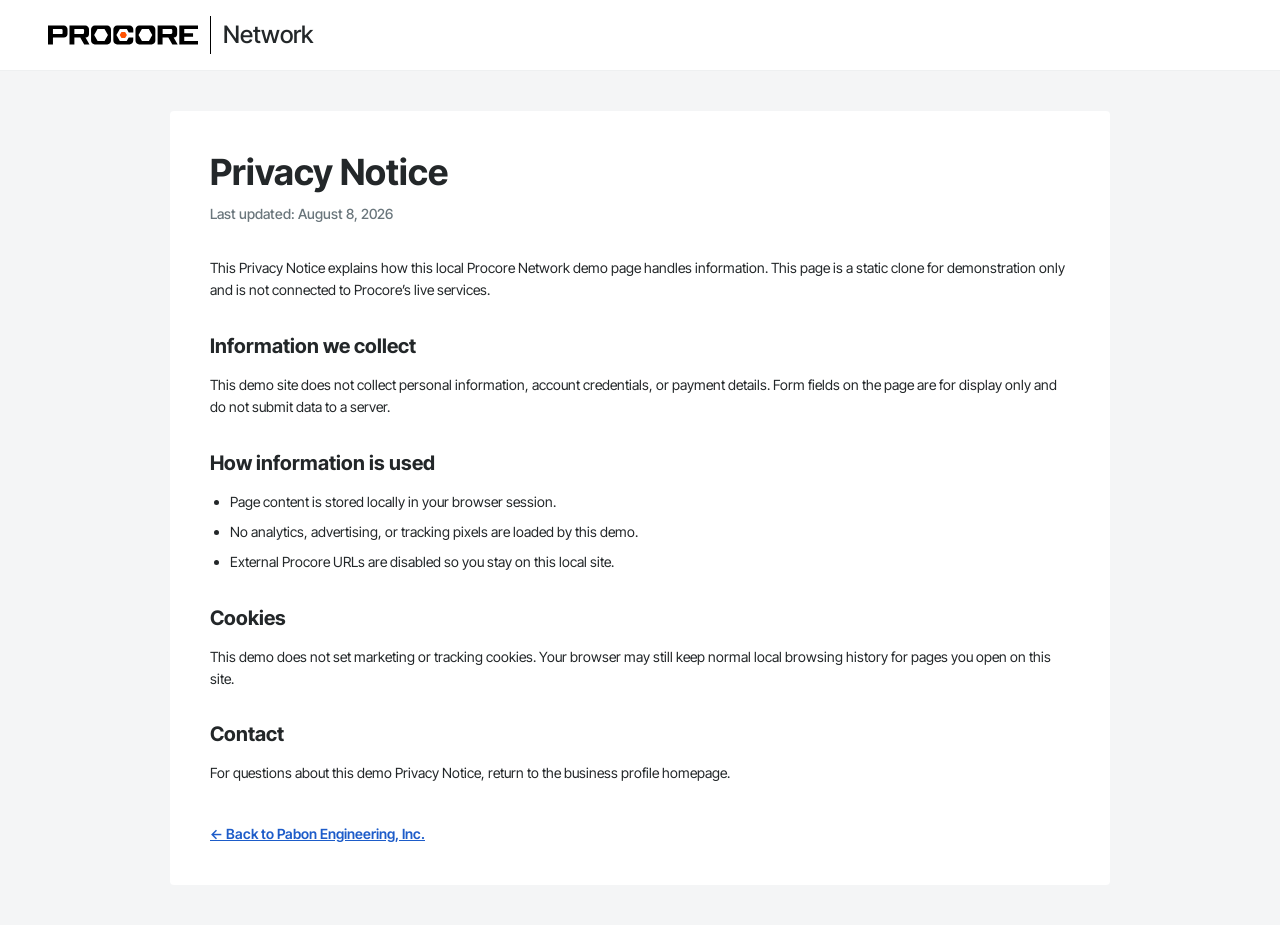
==== privacy.html @ 28dc33e6 "Add Procore Network business profile HTML clone. Includes the Pabon Engineering homepage with local " ====
<!DOCTYPE html>
<html lang="en">
<head>
  <meta charset="UTF-8" />
  <meta name="viewport" content="width=device-width, initial-scale=1" />
  <title>Privacy Notice | Procore Network</title>
  <link rel="icon" href="assets/favicon.ico" />
  <link href="https://fonts.googleapis.com/css2?family=Inter+Tight:wght@400;500;600;700&display=swap" rel="stylesheet" />
  <style>
    body {
      margin: 0;
      font-family: "Inter Tight", sans-serif;
      color: #232729;
      background: #f4f5f6;
      font-size: 14px;
      line-height: 1.6;
    }
    header {
      background: #fff;
      border-bottom: 1px solid #eef0f1;
      padding: 16px 48px;
      display: flex;
      align-items: center;
      gap: 12px;
    }
    header img { height: 20px; }
    header a { color: #232729; text-decoration: none; font-weight: 500; font-size: 24px; border-left: 1px solid #000; padding-left: 12px; }
    .wrap {
      max-width: 860px;
      margin: 40px auto;
      padding: 40px;
      background: #fff;
      border-radius: 4px;
    }
    h1 { margin: 0 0 8px; font-size: 36px; line-height: 1.2; }
    .meta { color: #6a767c; margin-bottom: 32px; font-weight: 500; }
    h2 { font-size: 20px; margin: 28px 0 12px; }
    p { margin: 0 0 14px; font-weight: 400; }
    ul { margin: 0 0 14px; padding-left: 20px; font-weight: 400; }
    li { margin-bottom: 8px; }
    .back {
      display: inline-block;
      margin-top: 24px;
      color: #1d5cc9;
      font-weight: 600;
      text-decoration: underline;
    }
  </style>
</head>
<body>
  <header>
    <img src="assets/procore_logo.svg" alt="Procore" width="150" height="20" />
    <a href="index.html">Network</a>
  </header>
  <main class="wrap">
    <h1>Privacy Notice</h1>
    <p class="meta">Last updated: August 8, 2026</p>
    <p>This Privacy Notice explains how this local Procore Network demo page handles information. This page is a static clone for demonstration only and is not connected to Procore’s live services.</p>
    <h2>Information we collect</h2>
    <p>This demo site does not collect personal information, account credentials, or payment details. Form fields on the page are for display only and do not submit data to a server.</p>
    <h2>How information is used</h2>
    <ul>
      <li>Page content is stored locally in your browser session.</li>
      <li>No analytics, advertising, or tracking pixels are loaded by this demo.</li>
      <li>External Procore URLs are disabled so you stay on this local site.</li>
    </ul>
    <h2>Cookies</h2>
    <p>This demo does not set marketing or tracking cookies. Your browser may still keep normal local browsing history for pages you open on this site.</p>
    <h2>Contact</h2>
    <p>For questions about this demo Privacy Notice, return to the business profile homepage.</p>
    <a class="back" href="index.html">← Back to Pabon Engineering, Inc.</a>
  </main>
</body>
</html>
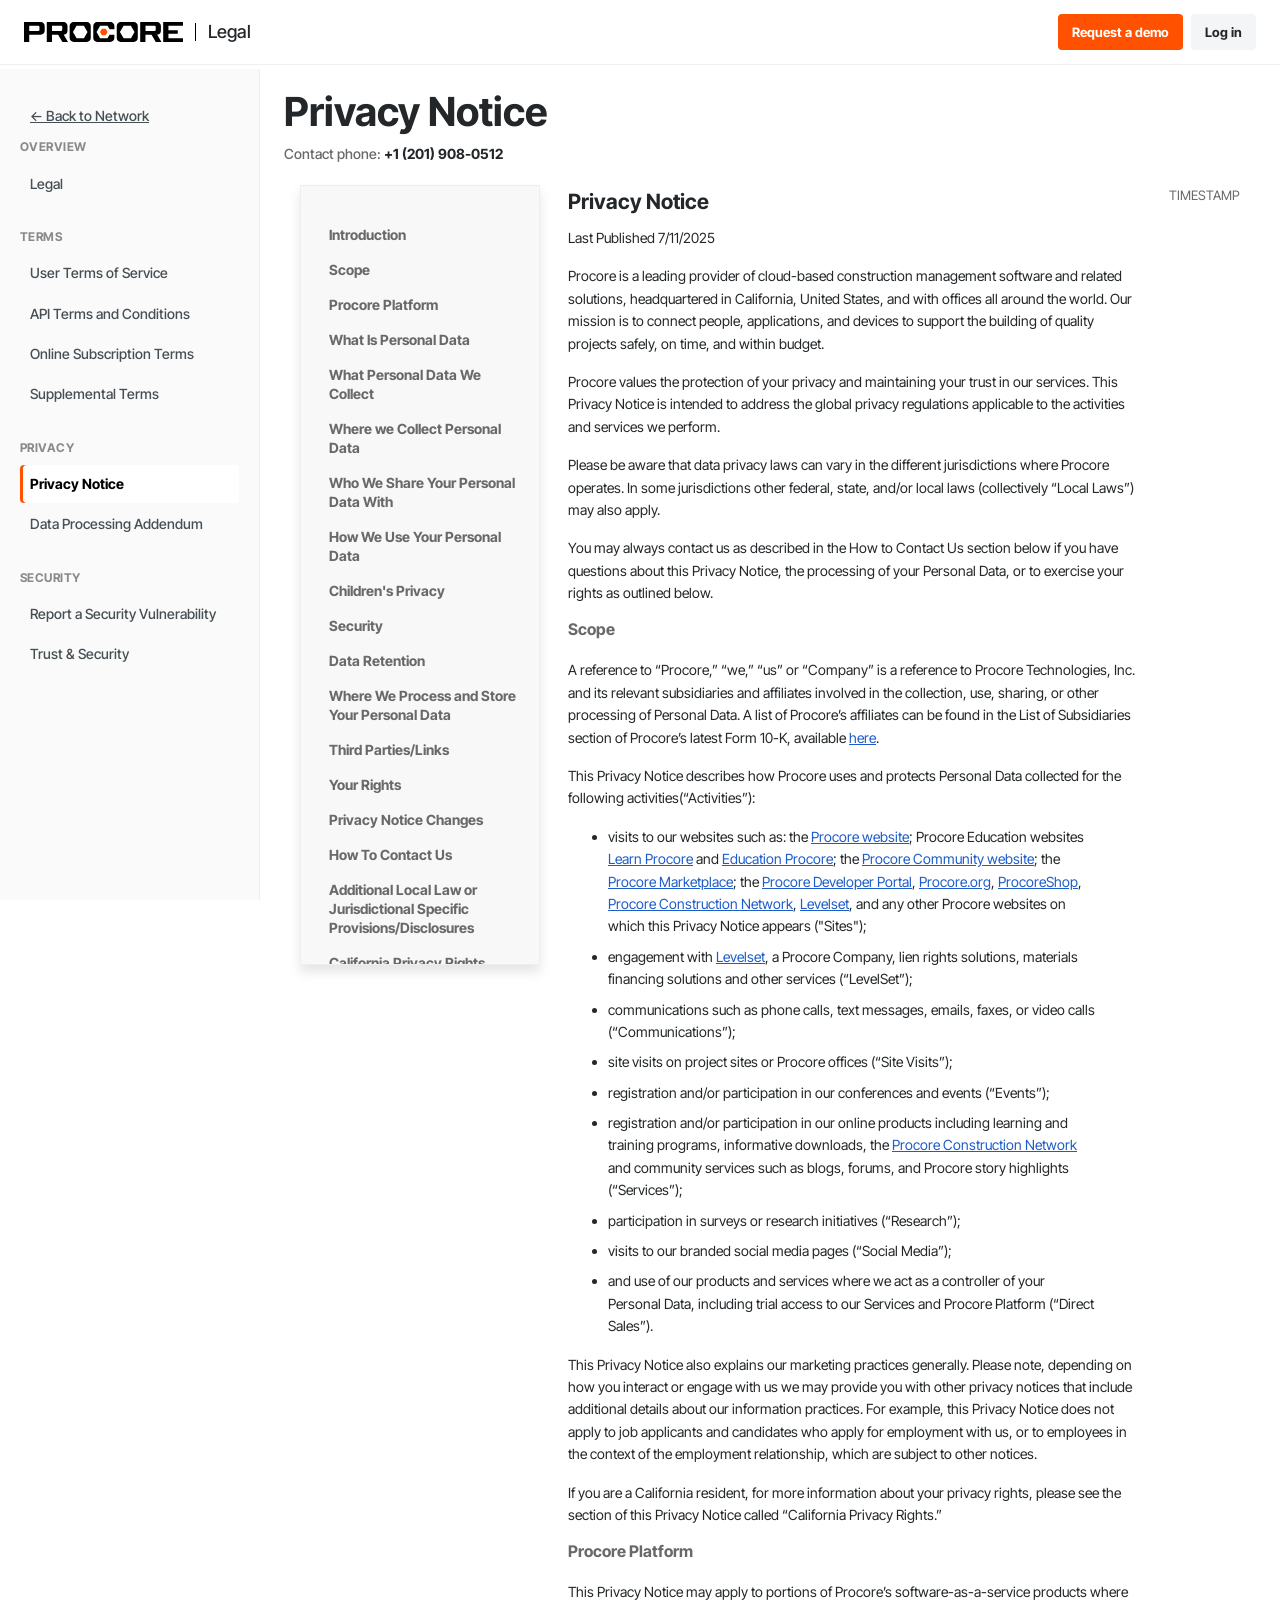
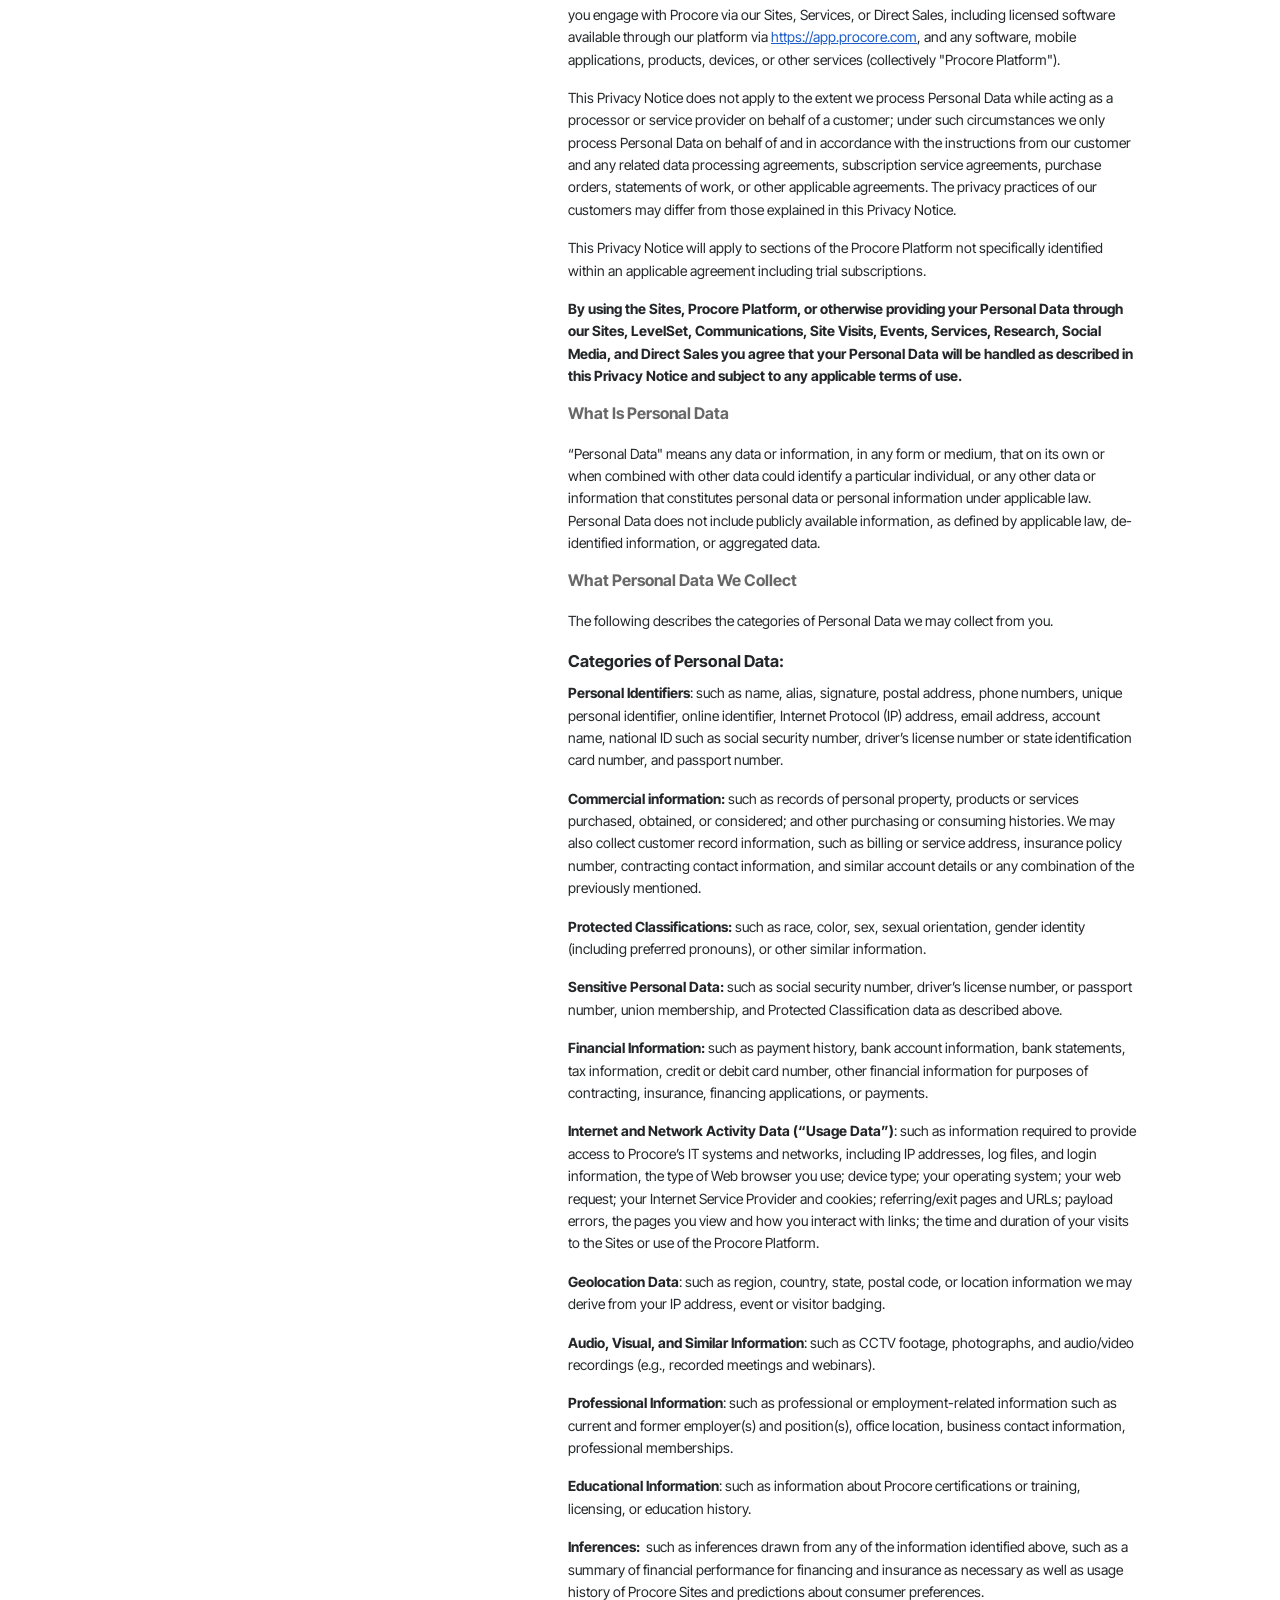
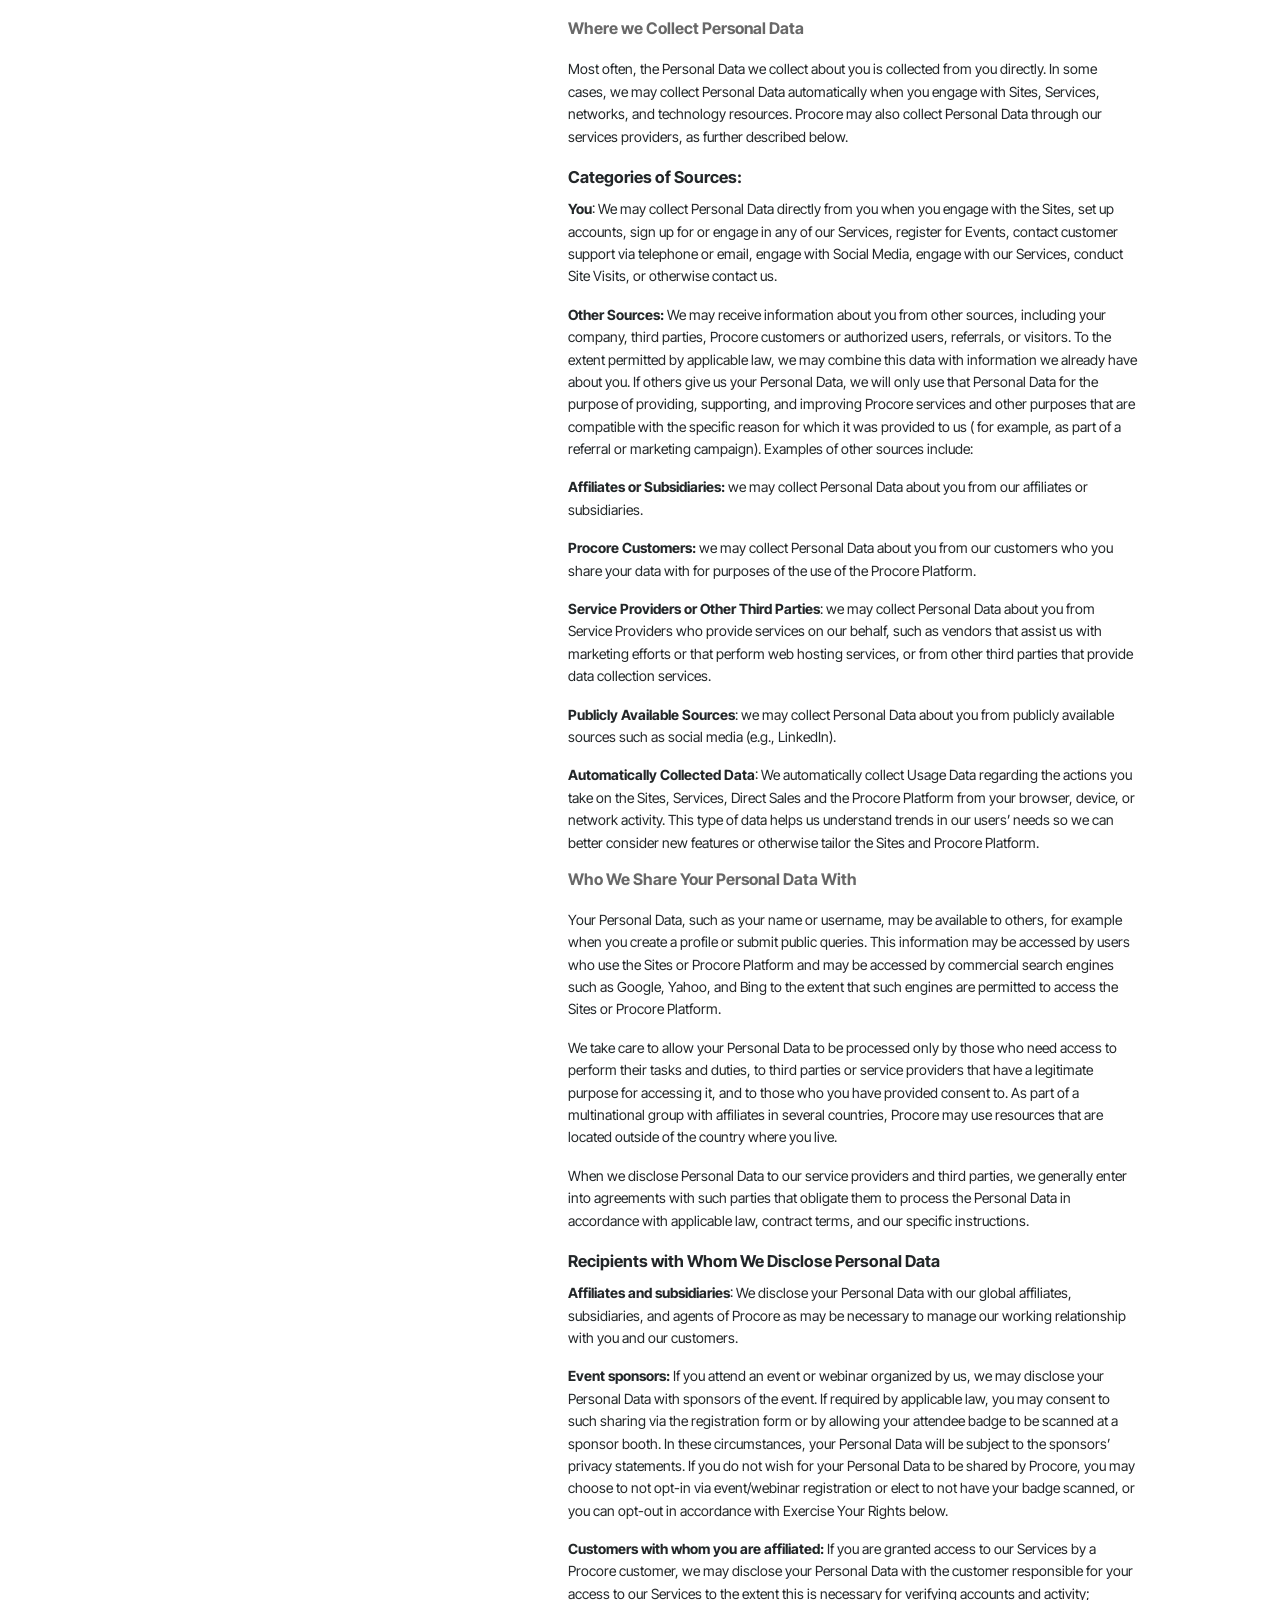
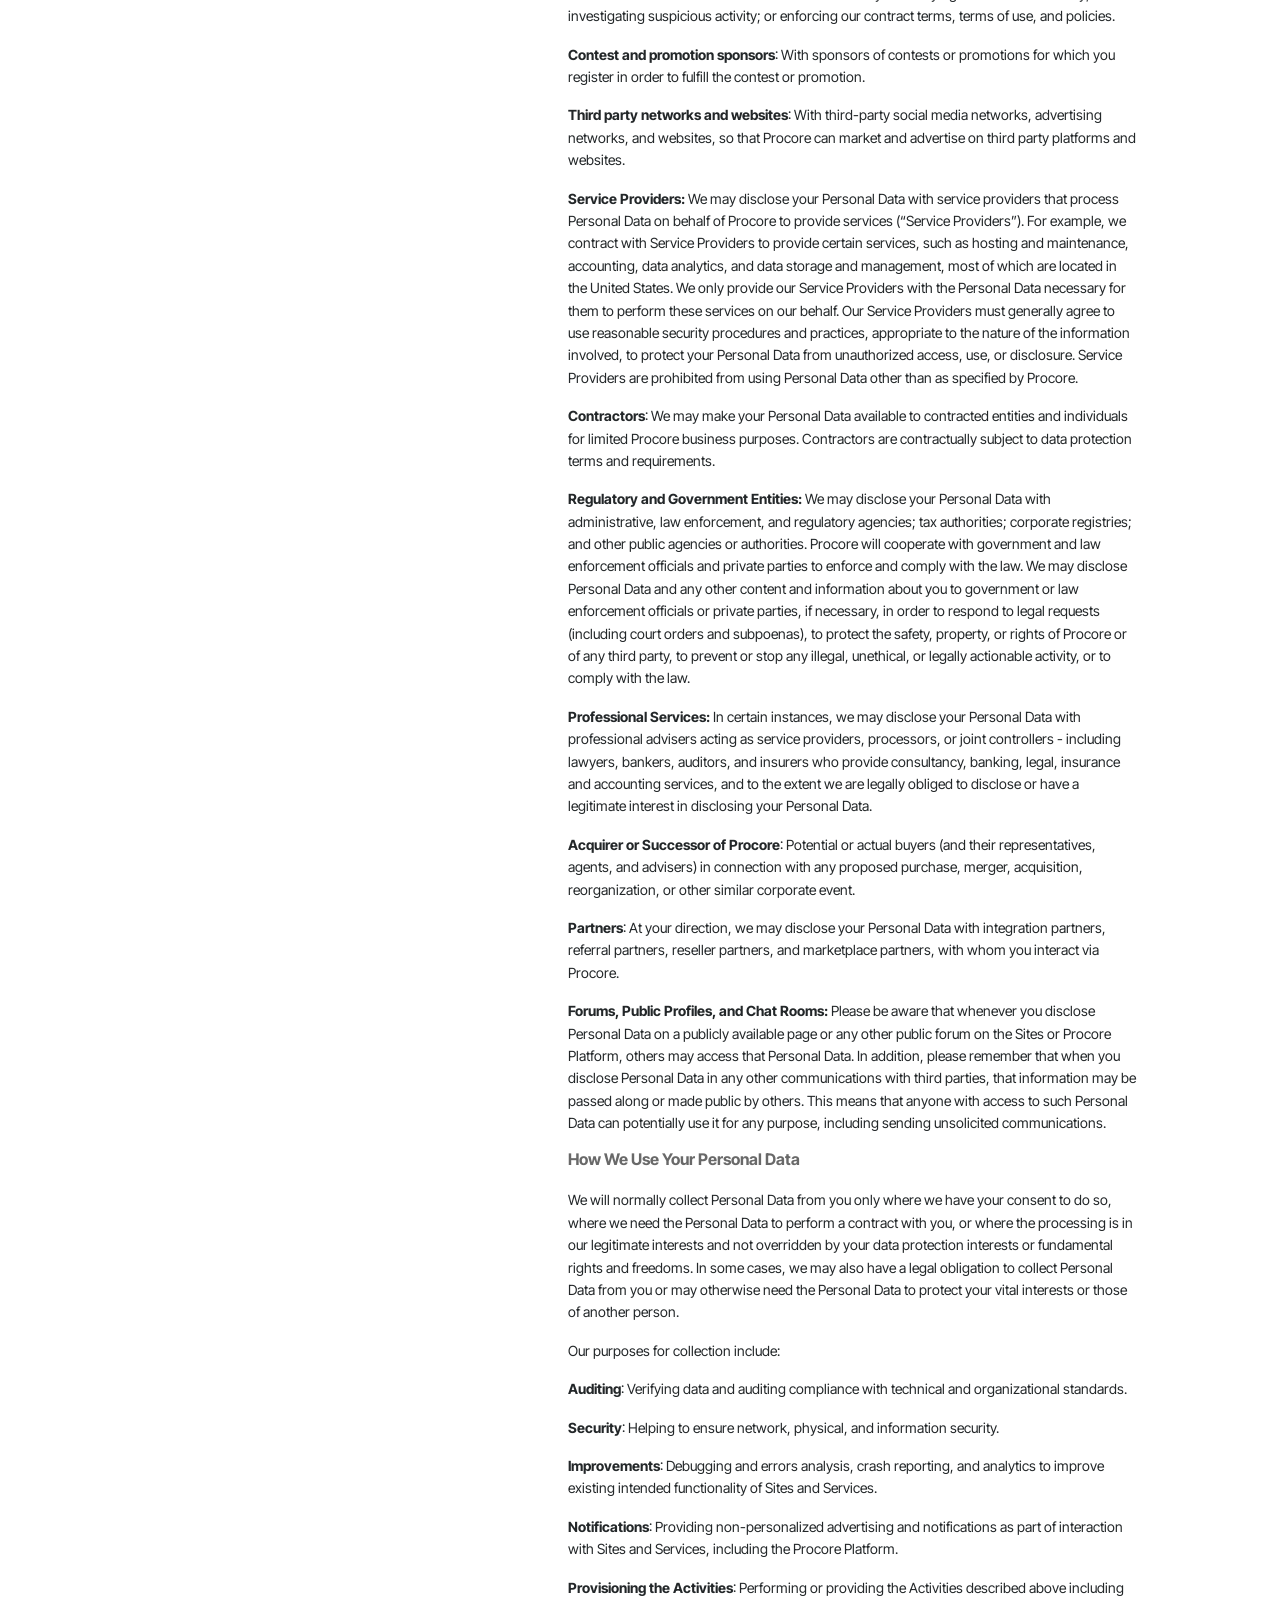
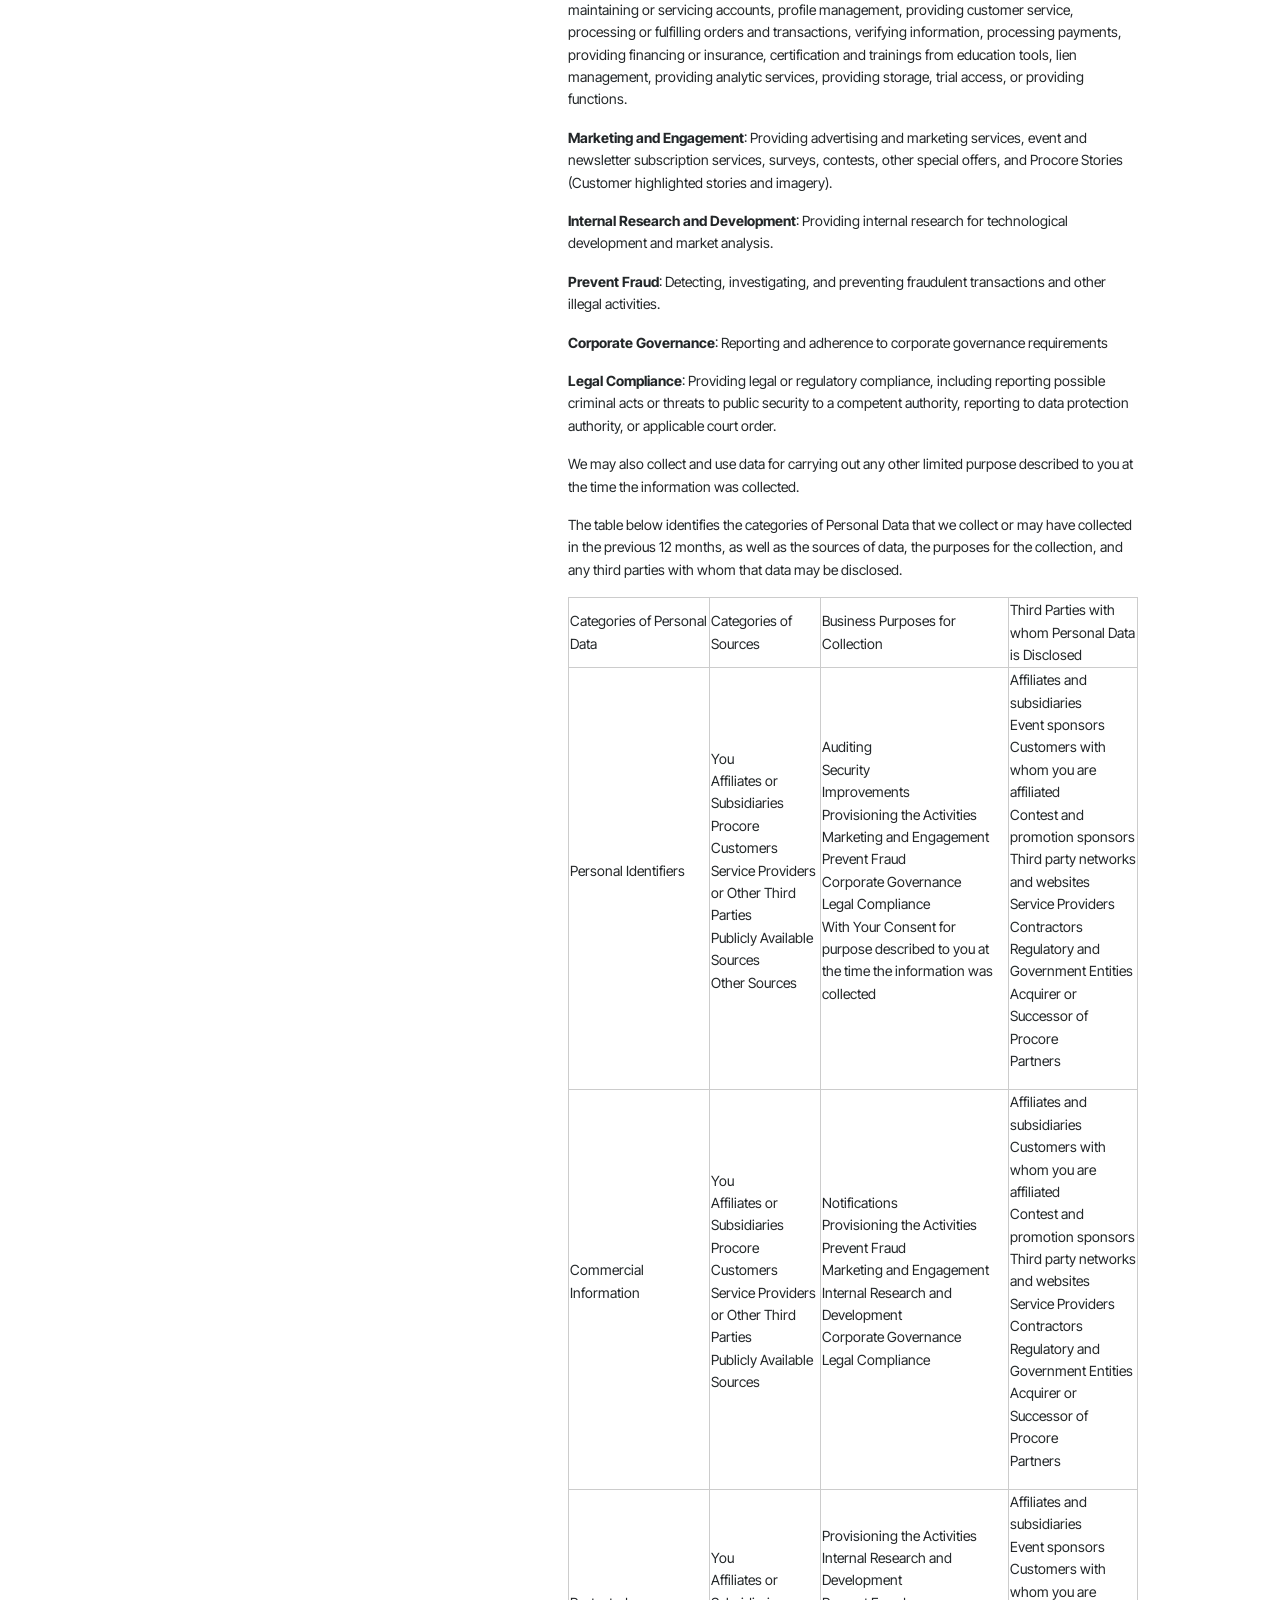
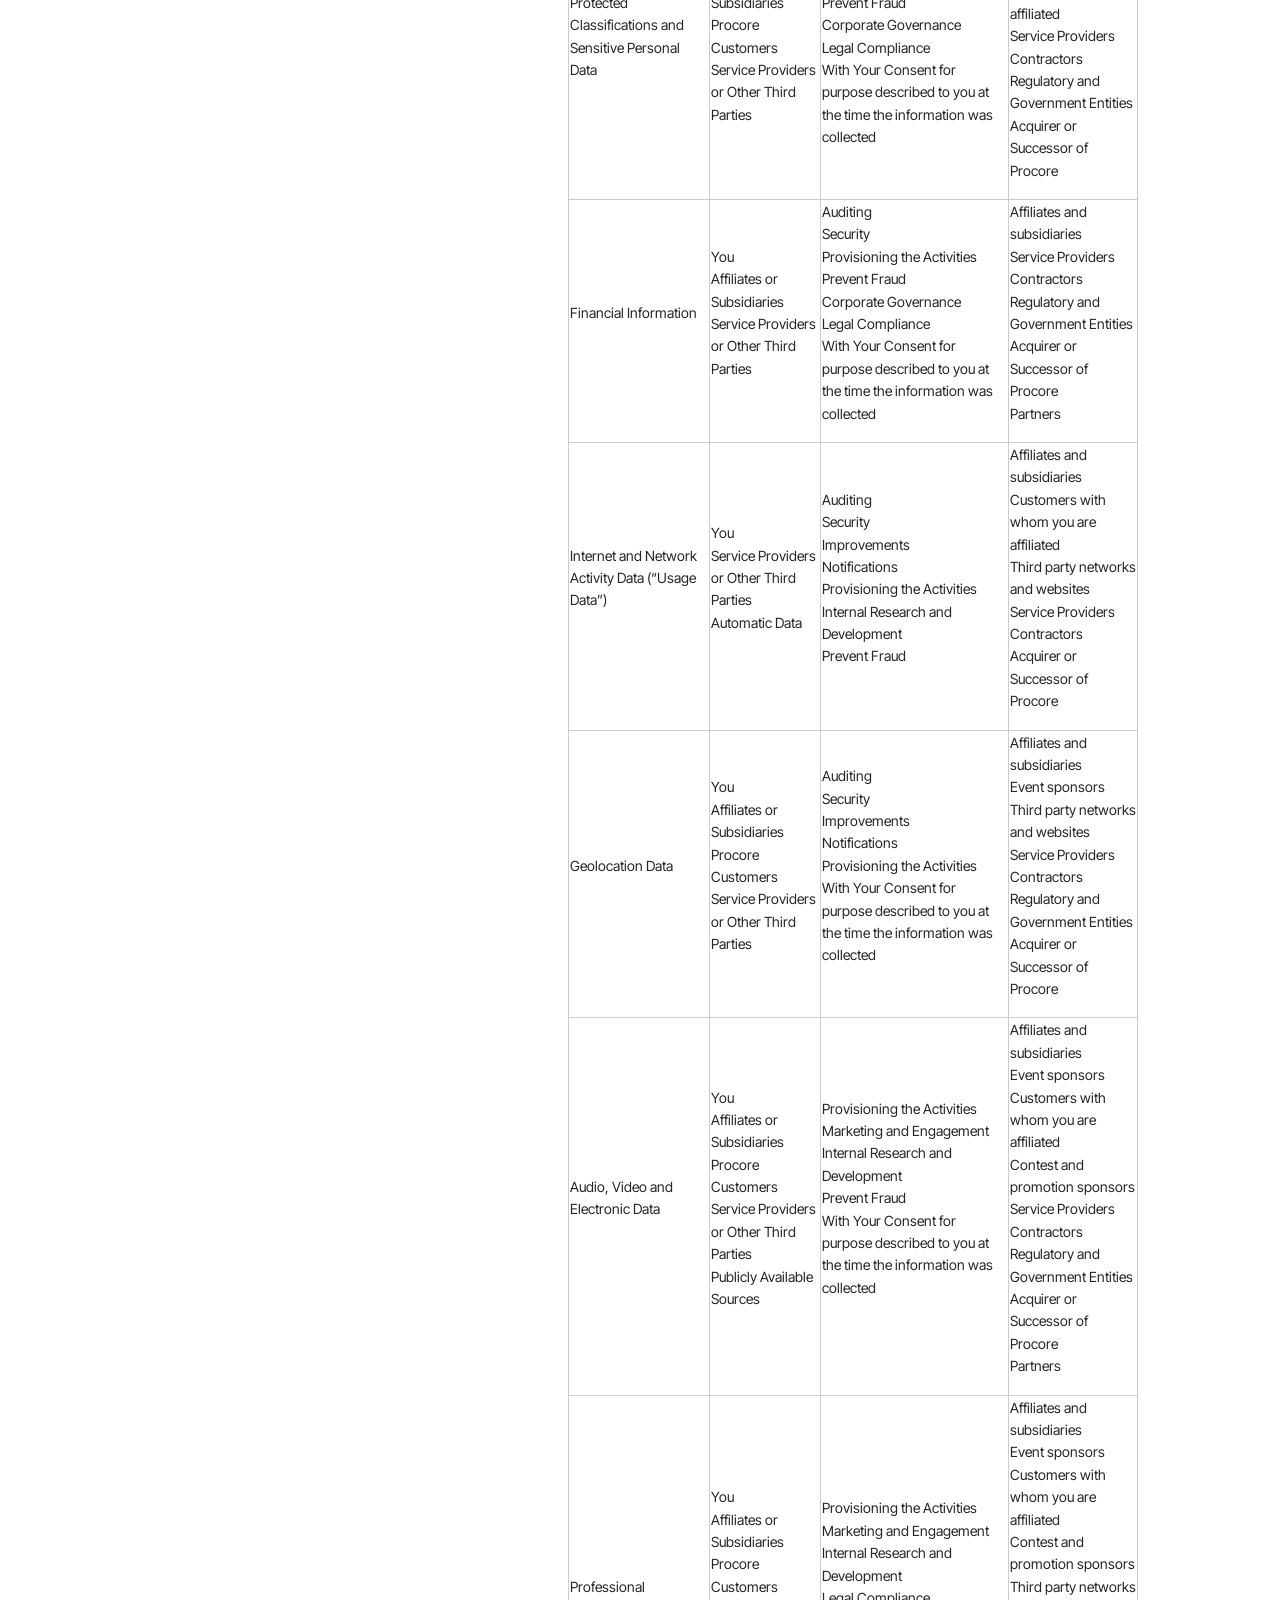
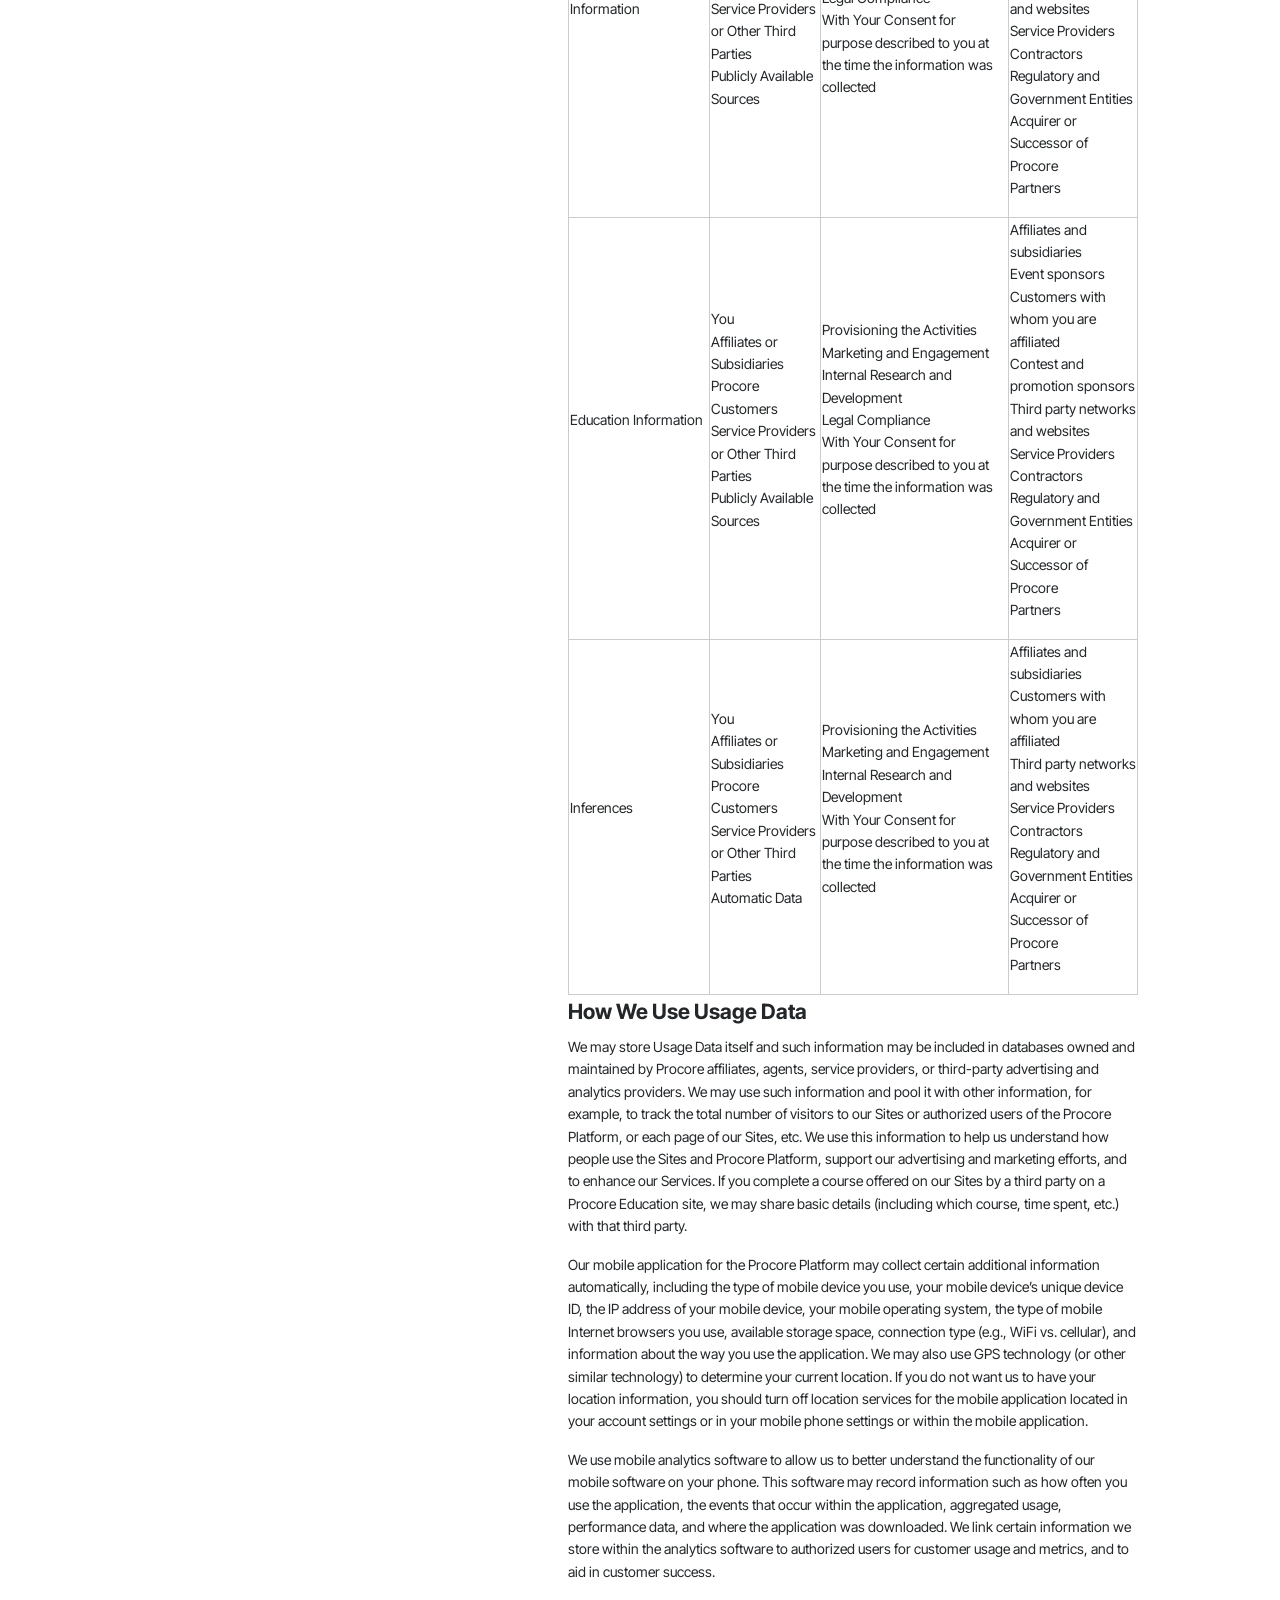
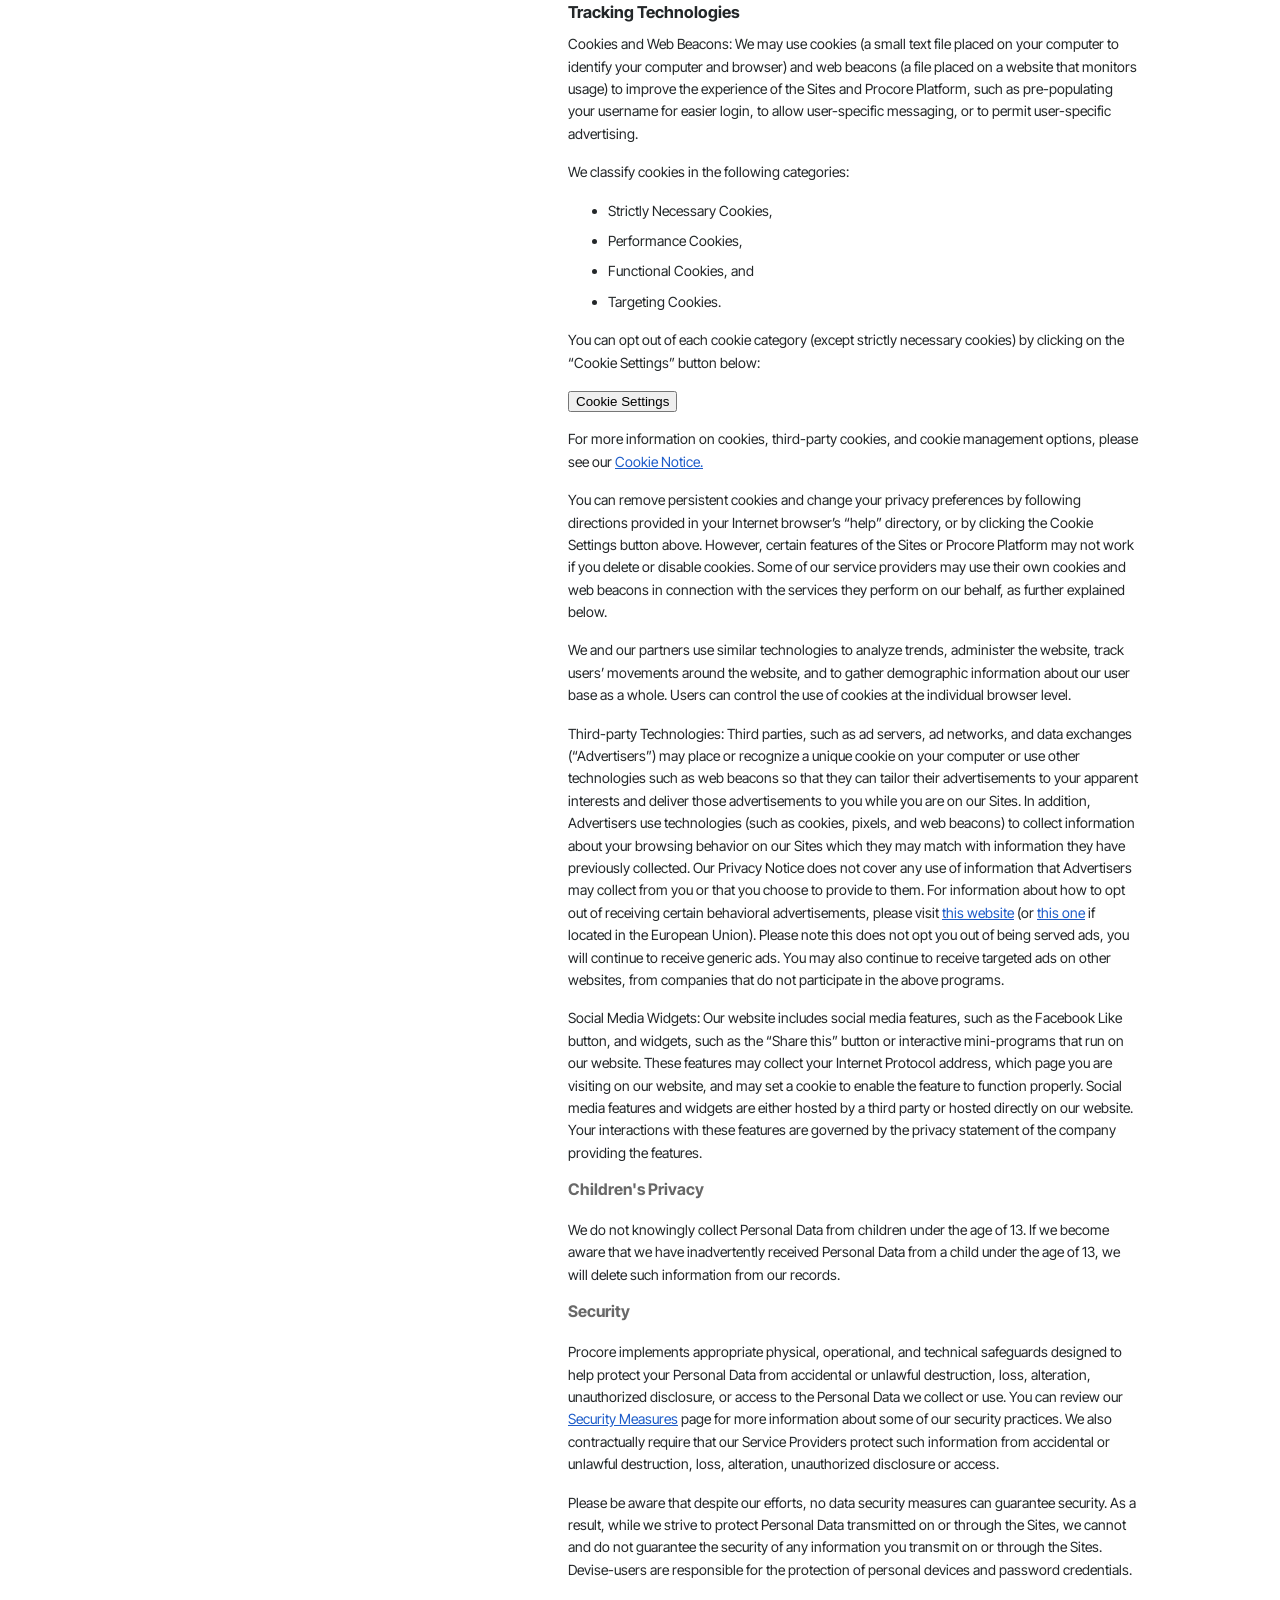
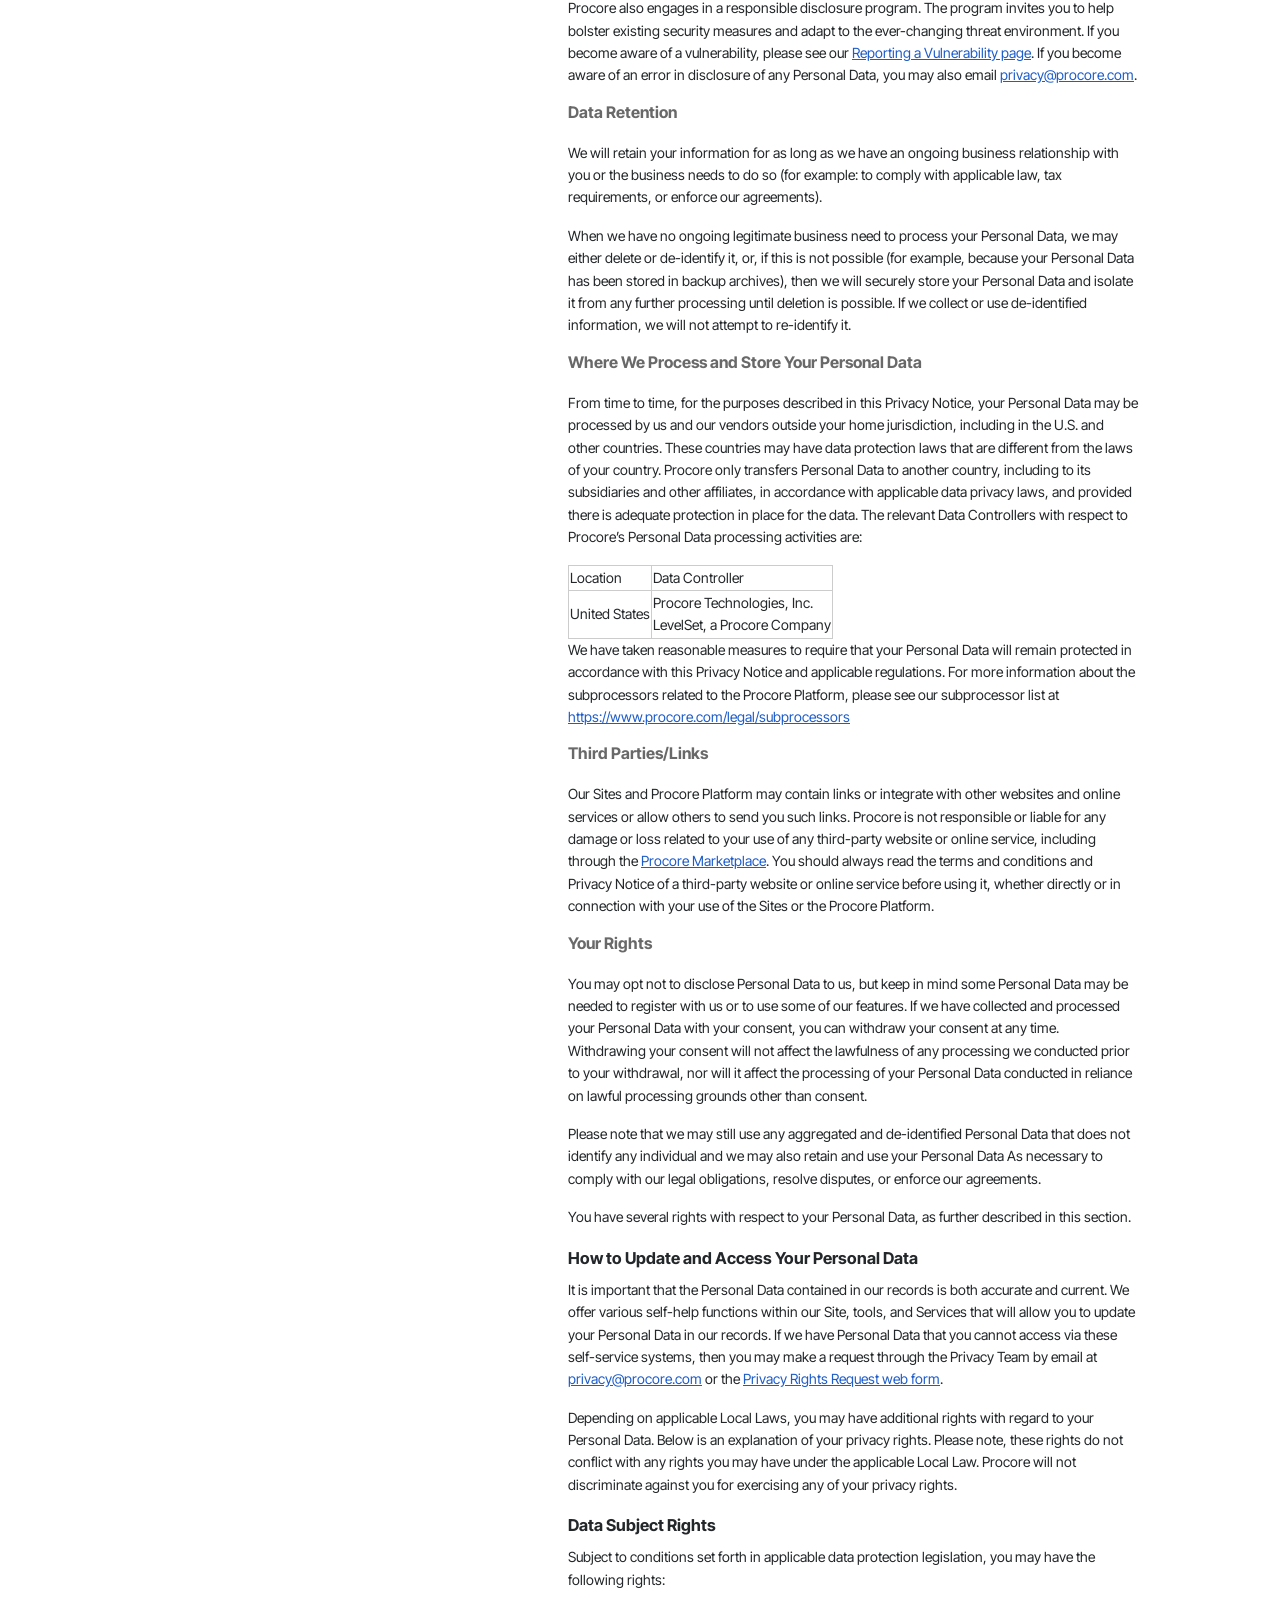
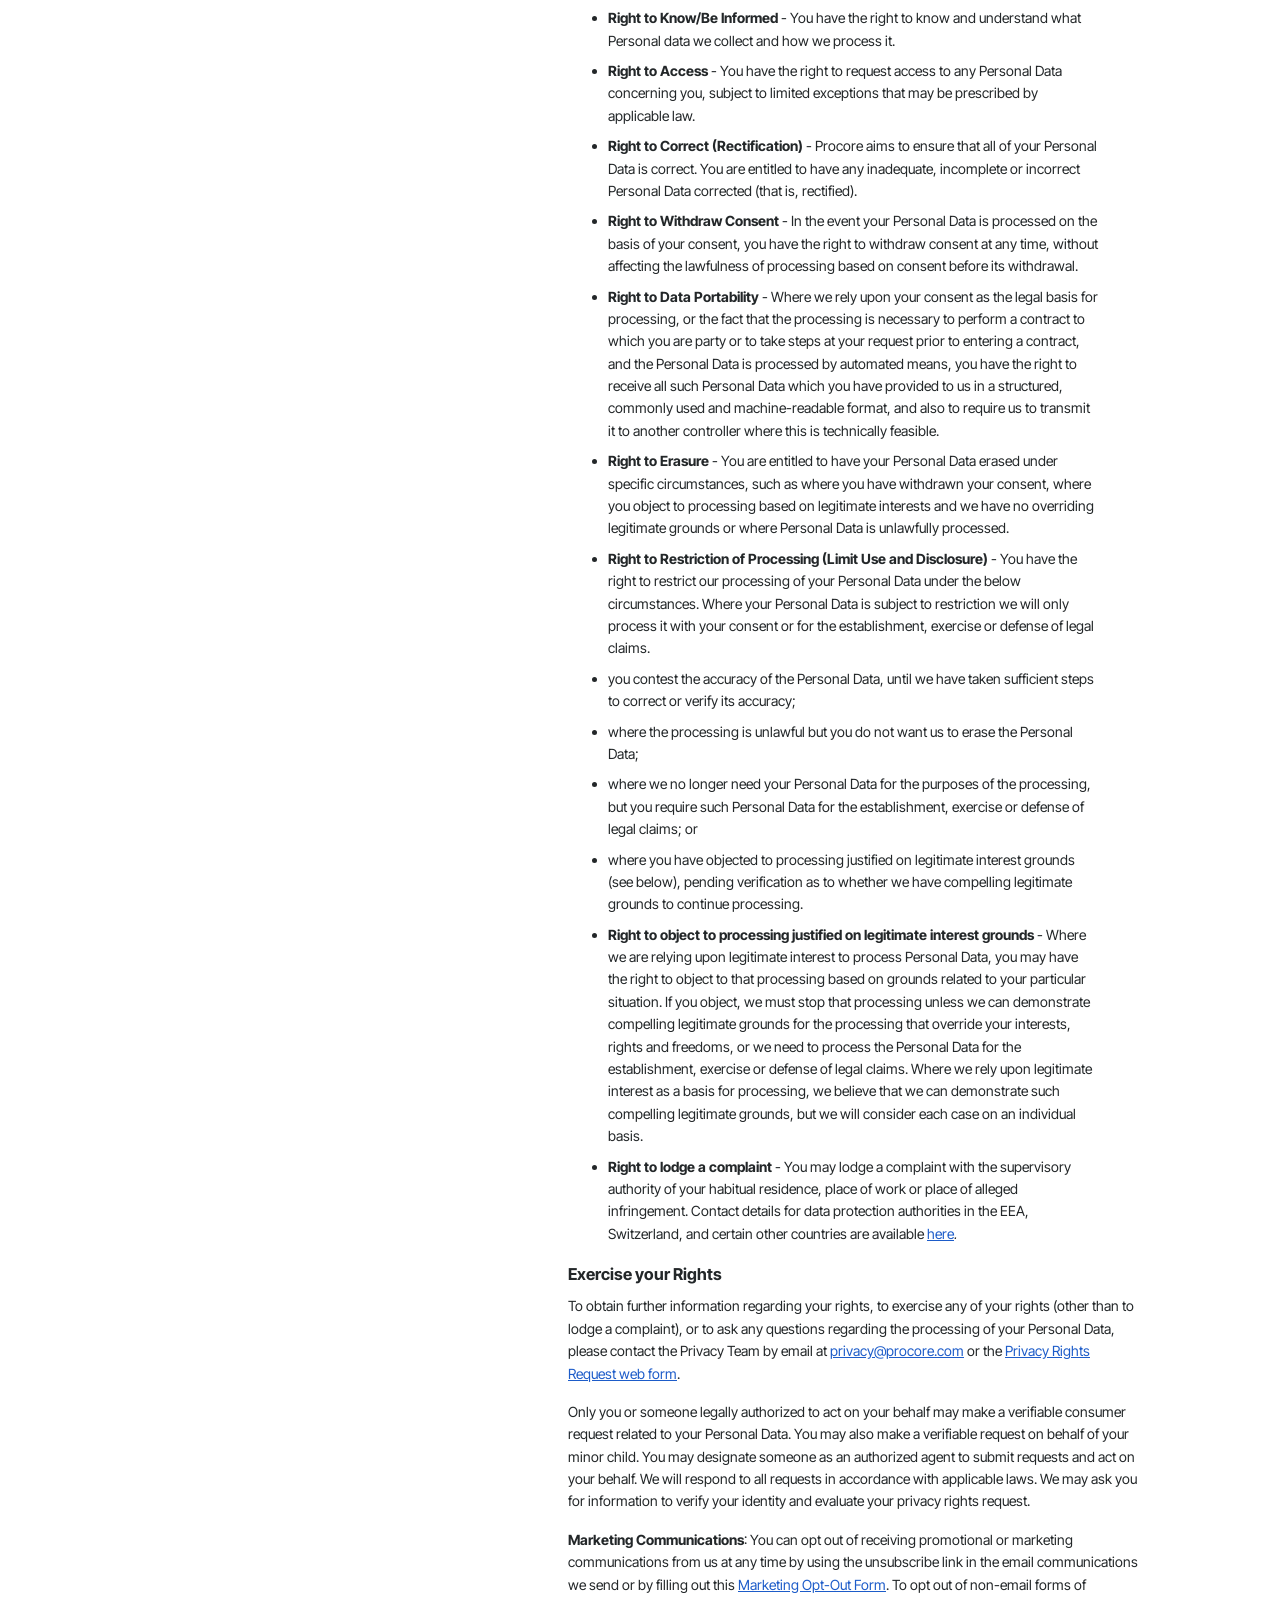
==== commit f69632f7: "Match Procore Network responsive layout and fix legal pages. Align breakpoints with live network.pro" ====
--- a/privacy.html
+++ b/privacy.html
@@ -1,74 +1,281 @@
 <!DOCTYPE html>
-<html lang="en">
+<html lang="en-US">
 <head>
   <meta charset="UTF-8" />
-  <meta name="viewport" content="width=device-width, initial-scale=1" />
-  <title>Privacy Notice | Procore Network</title>
+  <meta name="viewport" content="width=device-width, initial-scale=1, viewport-fit=cover" />
+  <title>Privacy Notice | Procore</title>
+  <meta name="description" content="Terms of service that apply to all Procore users and our privacy notice on the information we collect and how it's used." />
   <link rel="icon" href="assets/favicon.ico" />
   <link href="https://fonts.googleapis.com/css2?family=Inter+Tight:wght@400;500;600;700&display=swap" rel="stylesheet" />
+  <link rel="stylesheet" href="assets/legal/otnotice-core.css" />
+  <link rel="stylesheet" href="assets/legal/otnotice-layout-left-aligned-menu.css" />
   <style>
+    :root {
+      --text: #232729;
+      --muted: #696969;
+      --bg: #ffffff;
+      --panel: #f8f8f8;
+      --orange: #ff5100;
+      --border: #eeeeee;
+      --link: #1d5cc9;
+    }
+    * { box-sizing: border-box; }
+    html { -webkit-text-size-adjust: 100%; scroll-behavior: smooth; }
     body {
       margin: 0;
-      font-family: "Inter Tight", sans-serif;
-      color: #232729;
-      background: #f4f5f6;
+      width: 100%;
+      overflow-x: hidden;
+      font-family: "Inter Tight", Arial, Helvetica, sans-serif;
+      color: var(--text);
+      background: var(--bg);
       font-size: 14px;
       line-height: 1.6;
     }
-    header {
+    a { color: inherit; text-decoration: none; }
+    img { display: block; max-width: 100%; height: auto; }
+
+    /* Procore legal chrome */
+    .site-header {
+      position: sticky; top: 0; z-index: 200;
       background: #fff;
       border-bottom: 1px solid #eef0f1;
-      padding: 16px 48px;
-      display: flex;
-      align-items: center;
-      gap: 12px;
-    }
-    header img { height: 20px; }
-    header a { color: #232729; text-decoration: none; font-weight: 500; font-size: 24px; border-left: 1px solid #000; padding-left: 12px; }
-    .wrap {
-      max-width: 860px;
-      margin: 40px auto;
-      padding: 40px;
+      padding: 14px 24px;
+    }
+    .site-header-inner {
+      max-width: 1440px; margin: 0 auto;
+      display: flex; align-items: center; justify-content: space-between; gap: 16px;
+    }
+    .brand { display: flex; align-items: center; gap: 12px; }
+    .brand img { height: 20px; width: auto; }
+    .brand-sep { width: 1px; height: 18px; background: #000; }
+    .brand span { font-size: 18px; font-weight: 500; }
+    .header-actions { display: flex; gap: 8px; align-items: center; }
+    .btn {
+      display: inline-flex; align-items: center; justify-content: center;
+      height: 36px; padding: 0 14px; border-radius: 4px; font-weight: 700; font-size: 13px;
+    }
+    .btn-orange { background: var(--orange); color: #fff; }
+    .btn-gray { background: #f4f5f6; color: var(--text); }
+
+    .legal-shell {
+      display: grid;
+      grid-template-columns: 260px minmax(0, 1fr);
+      max-width: 1440px;
+      margin: 0 auto;
+      min-height: calc(100vh - 70px);
+    }
+    .legal-sidebar {
+      border-right: 1px solid var(--border);
+      background: #fafafa;
+      padding: 28px 20px 40px;
+      position: sticky;
+      top: 69px;
+      align-self: start;
+      height: calc(100vh - 69px);
+      overflow: auto;
+    }
+    .legal-sidebar h2 {
+      margin: 0 0 8px;
+      font-size: 12px;
+      letter-spacing: .04em;
+      text-transform: uppercase;
+      color: #8a8a8a;
+      font-weight: 700;
+    }
+    .legal-sidebar .group { margin-bottom: 24px; }
+    .legal-sidebar a {
+      display: block;
+      padding: 8px 10px;
+      border-radius: 4px;
+      color: #464f53;
+      font-size: 14px;
+      font-weight: 500;
+      margin-bottom: 2px;
+    }
+    .legal-sidebar a:hover { background: #eee; }
+    .legal-sidebar a.active {
       background: #fff;
-      border-radius: 4px;
-    }
-    h1 { margin: 0 0 8px; font-size: 36px; line-height: 1.2; }
-    .meta { color: #6a767c; margin-bottom: 32px; font-weight: 500; }
-    h2 { font-size: 20px; margin: 28px 0 12px; }
-    p { margin: 0 0 14px; font-weight: 400; }
-    ul { margin: 0 0 14px; padding-left: 20px; font-weight: 400; }
-    li { margin-bottom: 8px; }
-    .back {
+      color: #000;
+      font-weight: 700;
+      box-shadow: inset 3px 0 0 var(--orange);
+    }
+    .back-home {
       display: inline-block;
-      margin-top: 24px;
-      color: #1d5cc9;
+      margin: 0 0 18px;
+      color: var(--link);
       font-weight: 600;
       text-decoration: underline;
+      font-size: 14px;
+    }
+
+    .legal-main {
+      min-width: 0;
+      padding: 24px 0 80px;
+      background: #fff;
+    }
+    .legal-main-title {
+      margin: 0 24px 8px;
+      font-size: 40px;
+      line-height: 1.15;
+      font-weight: 700;
+    }
+    .legal-phone {
+      margin: 0 24px 20px;
+      color: var(--muted);
+      font-size: 14px;
+      font-weight: 500;
+    }
+    .legal-phone strong { color: var(--text); }
+
+    /* OneTrust notice host — replace fixed 400px margin layout */
+    #otnotice-host {
+      position: relative;
+      width: 100%;
+      min-height: 400px;
+      padding: 0 24px;
+    }
+    .otnotice-content {
+      display: -webkit-flex;
+      display: flex;
+      -webkit-align-items: flex-start;
+      align-items: flex-start;
+      gap: 28px;
+      width: 100%;
+    }
+    .otnotice-menu {
+      position: -webkit-sticky !important;
+      position: sticky !important;
+      top: 90px !important;
+      left: auto !important;
+      width: 240px !important;
+      max-width: 240px !important;
+      -webkit-flex: 0 0 240px;
+      flex: 0 0 240px;
+      margin: 0 !important;
+      max-height: calc(100vh - 120px) !important;
+      z-index: 5;
+      -webkit-overflow-scrolling: touch;
+    }
+    .otnotice-menu > .otnotice-menu-section {
+      width: auto !important;
+      margin-bottom: 16px !important;
+    }
+    .otnotice-sections {
+      -webkit-flex: 1 1 auto;
+      flex: 1 1 auto;
+      min-width: 0;
+      margin: 0 !important;
+    }
+    .otnotice-sections > .otnotice-section > h2.otnotice-section-header,
+    .otnotice-sections > .otnotice-section > .otnotice-section-content {
+      margin-left: 0 !important;
+    }
+    .otnotice-section-content p,
+    .otnotice-section-content li {
+      font-weight: 400;
+      color: #232729;
+    }
+    .otnotice-section-content a { color: var(--link); text-decoration: underline; }
+    .otnotice-version {
+      float: none !important;
+      margin: 0 0 24px auto !important;
+      text-align: right;
+      color: var(--muted);
+      font-size: 13px;
+    }
+
+    @media (max-width: 1100px) {
+      .legal-shell { grid-template-columns: 1fr; }
+      .legal-sidebar {
+        position: relative;
+        top: 0;
+        height: auto;
+        border-right: 0;
+        border-bottom: 1px solid var(--border);
+      }
+      #otnotice-host { padding: 0 16px; }
+      .otnotice-content {
+        -webkit-flex-direction: column;
+        flex-direction: column;
+        gap: 16px;
+      }
+      .otnotice-menu {
+        position: relative !important;
+        top: 0 !important;
+        width: 100% !important;
+        max-width: none !important;
+        -webkit-flex: 1 1 auto;
+        flex: 1 1 auto;
+        margin: 0 !important;
+        max-height: none !important;
+      }
+      .otnotice-menu > .otnotice-menu-section { width: auto !important; }
+      .otnotice-sections { margin: 0 !important; width: 100%; }
+      .legal-main-title { font-size: 28px; margin-left: 16px; margin-right: 16px; }
+      .legal-phone { margin-left: 16px; margin-right: 16px; }
     }
   </style>
 </head>
 <body>
-  <header>
-    <img src="assets/procore_logo.svg" alt="Procore" width="150" height="20" />
-    <a href="index.html">Network</a>
+  <header class="site-header">
+    <div class="site-header-inner">
+      <a class="brand" href="index.html">
+        <img src="assets/procore_logo.svg" alt="Procore" width="150" height="20" />
+        <span class="brand-sep" aria-hidden="true"></span>
+        <span>Legal</span>
+      </a>
+      <div class="header-actions">
+        <a class="btn btn-orange" href="#">Request a demo</a>
+        <a class="btn btn-gray" href="#">Log in</a>
+      </div>
+    </div>
   </header>
-  <main class="wrap">
-    <h1>Privacy Notice</h1>
-    <p class="meta">Last updated: August 8, 2026</p>
-    <p>This Privacy Notice explains how this local Procore Network demo page handles information. This page is a static clone for demonstration only and is not connected to Procore’s live services.</p>
-    <h2>Information we collect</h2>
-    <p>This demo site does not collect personal information, account credentials, or payment details. Form fields on the page are for display only and do not submit data to a server.</p>
-    <h2>How information is used</h2>
-    <ul>
-      <li>Page content is stored locally in your browser session.</li>
-      <li>No analytics, advertising, or tracking pixels are loaded by this demo.</li>
-      <li>External Procore URLs are disabled so you stay on this local site.</li>
-    </ul>
-    <h2>Cookies</h2>
-    <p>This demo does not set marketing or tracking cookies. Your browser may still keep normal local browsing history for pages you open on this site.</p>
-    <h2>Contact</h2>
-    <p>For questions about this demo Privacy Notice, return to the business profile homepage.</p>
-    <a class="back" href="index.html">← Back to Pabon Engineering, Inc.</a>
-  </main>
+
+  <div class="legal-shell">
+    <aside class="legal-sidebar" aria-label="Legal navigation">
+      <a class="back-home" href="index.html">← Back to Network</a>
+      <div class="group">
+        <h2>Overview</h2>
+        <a href="#">Legal</a>
+      </div>
+      <div class="group">
+        <h2>Terms</h2>
+        <a href="terms.html" class="">User Terms of Service</a>
+        <a href="#">API Terms and Conditions</a>
+        <a href="#">Online Subscription Terms</a>
+        <a href="#">Supplemental Terms</a>
+      </div>
+      <div class="group">
+        <h2>Privacy</h2>
+        <a href="privacy.html" class="active">Privacy Notice</a>
+        <a href="#">Data Processing Addendum</a>
+      </div>
+      <div class="group">
+        <h2>Security</h2>
+        <a href="#">Report a Security Vulnerability</a>
+        <a href="#">Trust &amp; Security</a>
+      </div>
+    </aside>
+
+    <main class="legal-main">
+      <h1 class="legal-main-title">Privacy Notice</h1>
+      <p class="legal-phone">Contact phone: <strong>+1 (201) 908-0512</strong></p>
+      <div id="otnotice-host" class="otnotice">
+        <div class="otnotice-content"><ul class="otnotice-menu"><li class="otnotice-menu-section"><a href="#otnotice-section-08304a96-929c-4967-ad5d-51b1c3c02b99">Introduction</a></li><li class="otnotice-menu-section"><a href="#otnotice-section-697c2088-9491-4878-8914-80a26b58ecb9">Scope</a></li><li class="otnotice-menu-section"><a href="#otnotice-section-3d6377ce-445e-4b5d-8fa1-5c4e924d497b">Procore Platform</a></li><li class="otnotice-menu-section"><a href="#otnotice-section-b96fd5e7-08eb-4a17-8438-1f50c9da9c0b">What Is Personal Data</a></li><li class="otnotice-menu-section"><a href="#otnotice-section-7edbc7a4-1b9b-45b9-9104-0a8a1840c5ac">What Personal Data We Collect</a></li><li class="otnotice-menu-section"><a href="#otnotice-section-5061897b-d9ac-43d9-a76d-1a7431be70f5">Where we Collect Personal Data</a></li><li class="otnotice-menu-section"><a href="#otnotice-section-395471f0-4deb-45ba-b665-ccf639cc3c71">Who We Share Your Personal Data With</a></li><li class="otnotice-menu-section"><a href="#otnotice-section-300136fb-ae4a-49d6-b321-bef0f9b49958">How We Use Your Personal Data</a></li><li class="otnotice-menu-section"><a href="#otnotice-section-cc0d9b5d-14f5-4ce0-8a58-c411c6204456">Children's Privacy</a></li><li class="otnotice-menu-section"><a href="#otnotice-section-889e74e2-1d92-4d1c-893b-19504dc8247b">Security</a></li><li class="otnotice-menu-section"><a href="#otnotice-section-7a65b68a-ba7f-465e-a726-51d9fa7c08ec">Data Retention</a></li><li class="otnotice-menu-section"><a href="#otnotice-section-a0c6181d-e3ce-4bc8-bd54-ea5a7943ccbd">Where We Process and Store Your Personal Data</a></li><li class="otnotice-menu-section"><a href="#otnotice-section-332d1591-49f7-4437-abd1-99908596543e">Third Parties/Links</a></li><li class="otnotice-menu-section"><a href="#otnotice-section-29ee1177-4ec3-46b0-a014-ba0ca7f8b97d">Your Rights</a></li><li class="otnotice-menu-section"><a href="#otnotice-section-97886c97-b277-45b7-9407-d8b6ff4002e2">Privacy Notice Changes</a></li><li class="otnotice-menu-section"><a href="#otnotice-section-9d960b52-9863-47ae-876e-55039310206d">How To Contact Us</a></li><li class="otnotice-menu-section"><a href="#otnotice-section-125d2ff9-42c8-41ef-994e-5e1ab6d10a26">Additional Local Law or Jurisdictional Specific Provisions/Disclosures</a></li><li class="otnotice-menu-section"><a href="#otnotice-section-0b10a5bb-6d3b-4ba9-8d88-0ec198de3b84">California Privacy Rights</a></li><li class="otnotice-menu-section"><a href="#otnotice-section-d428a341-0a2c-450d-83a0-e4c77749231c">(EEA) and in the United Kingdom - International Transfers</a></li><li class="otnotice-menu-section"><a href="#otnotice-section-1dc2b9c0-c44c-4af9-9a33-d8eb3d78e9ac">Australia and New Zealand</a></li></ul><div class="otnotice-sections"><section class="otnotice-section" id="otnotice-section-08304a96-929c-4967-ad5d-51b1c3c02b99"><div class="otnotice-section-content"><h1>Privacy Notice</h1><p>Last Published 7/11/2025</p><p>Procore is a leading provider of cloud-based construction management software and related solutions, headquartered in California, United States, and with offices all around the world. Our mission is to connect people, applications, and devices to support the building of quality projects safely, on time, and within budget.</p><p>Procore values the protection of your privacy and maintaining your trust in our services. This Privacy Notice is intended to address the global privacy regulations applicable to the activities and services we perform.</p><p>Please be aware that data privacy laws can vary in the different jurisdictions where Procore operates. In some jurisdictions other federal, state, and/or local laws (collectively “Local Laws”) may also apply.</p><p>You may always contact us as described in the How to Contact Us section below if you have questions about this Privacy Notice, the processing of your Personal Data, or to exercise your rights as outlined below.</p></div></section><section class="otnotice-section" id="otnotice-section-697c2088-9491-4878-8914-80a26b58ecb9"><h2 class="otnotice-section-header">Scope</h2><div class="otnotice-section-content"><p>A reference to “Procore,” “we,” “us” or “Company” is a reference to Procore Technologies, Inc. and its relevant subsidiaries and affiliates involved in the collection, use, sharing, or other processing of Personal Data. A list of Procore’s affiliates can be found in the List of Subsidiaries section of Procore’s latest Form 10-K, available <a href="#">here</a>.</p><p>This Privacy Notice describes how Procore uses and protects Personal Data collected for the following activities(“Activities”):</p><ul><li>visits to our websites such as: the <a href="#">Procore website</a>; Procore Education websites <a href="#">Learn Procore</a> and <a href="#">Education Procore</a>; the <a href="#">Procore Community website</a>; the <a href="#">Procore Marketplace</a>; the <a href="#">Procore Developer Portal</a>, <a href="#">Procore.org</a>, <a href="#">ProcoreShop</a>, <a href="#">Procore Construction Network</a>, <a href="#">Levelset</a>, and any other Procore websites on which this Privacy Notice appears ("Sites");</li><li>engagement with <a href="#">Levelset</a>, a Procore Company, lien rights solutions, materials financing solutions and other services (“LevelSet”);</li><li>communications such as phone calls, text messages, emails, faxes, or video calls (“Communications”);</li><li>site visits on project sites or Procore offices (“Site Visits”);</li><li>registration and/or participation in our conferences and events (“Events”);</li><li>registration and/or participation in our online products including learning and training programs, informative downloads, the <a href="#">Procore Construction Network</a> and community services such as blogs, forums, and Procore story highlights (“Services”);</li><li>participation in surveys or research initiatives (“Research”);</li><li>visits to our branded social media pages (“Social Media”);</li><li>and use of our products and services where we act as a controller of your Personal Data, including trial access to our Services and Procore Platform (“Direct Sales”).</li></ul><p>This Privacy Notice also explains our marketing practices generally. Please note, depending on how you interact or engage with us we may provide you with other privacy notices that include additional details about our information practices. For example, this Privacy Notice does not apply to job applicants and candidates who apply for employment with us, or to employees in the context of the employment relationship, which are subject to other notices.</p><p>If you are a California resident, for more information about your privacy rights, please see the section of this Privacy Notice called “California Privacy Rights.”</p></div></section><section class="otnotice-section" id="otnotice-section-3d6377ce-445e-4b5d-8fa1-5c4e924d497b"><h2 class="otnotice-section-header">Procore Platform</h2><div class="otnotice-section-content"><p>This Privacy Notice may apply to portions of Procore’s software-as-a-service products where you engage with Procore via our Sites, Services, or Direct Sales, including licensed software available through our platform via <a href="#">https://app.procore.com</a>, and any software, mobile applications, products, devices, or other services (collectively "Procore Platform"). &nbsp;</p><p>This Privacy Notice does not apply to the extent we process Personal Data while acting as a processor or service provider on behalf of a customer; under such circumstances we only process Personal Data on behalf of and in accordance with the instructions from our customer and any related data processing agreements, subscription service agreements, purchase orders, statements of work, or other applicable agreements. The privacy practices of our customers may differ from those explained in this Privacy Notice.</p><p>This Privacy Notice will apply to sections of the Procore Platform not specifically identified within an applicable agreement including trial subscriptions.</p><p><strong>By using the Sites, Procore Platform, or otherwise providing your Personal Data through our Sites, LevelSet, Communications, Site Visits, Events, Services, Research, Social Media, and Direct Sales you agree that your Personal Data will be handled as described in this Privacy Notice and subject to any applicable terms of use.</strong></p></div></section><section class="otnotice-section" id="otnotice-section-b96fd5e7-08eb-4a17-8438-1f50c9da9c0b"><h2 class="otnotice-section-header">What Is Personal Data</h2><div class="otnotice-section-content"><p>“Personal Data" means any data or information, in any form or medium, that on its own or when combined with other data could identify a particular individual, or any other data or information that constitutes personal data or personal information under applicable law. Personal Data does not include publicly available information, as defined by applicable law, de-identified information, or aggregated data.</p></div></section><section class="otnotice-section" id="otnotice-section-7edbc7a4-1b9b-45b9-9104-0a8a1840c5ac"><h2 class="otnotice-section-header">What Personal Data We Collect</h2><div class="otnotice-section-content"><p>The following describes the categories of Personal Data we may collect from you.</p><h3>Categories of Personal Data:</h3><p><strong>Personal Identifiers</strong>: such as name, alias, signature, postal address, phone numbers, unique personal identifier, online identifier, Internet Protocol (IP) address, email address, account name, national ID such as social security number, driver’s license number or state identification card number, and passport number.</p><p><strong>Commercial information:</strong> such as records of personal property, products or services purchased, obtained, or considered; and other purchasing or consuming histories. We may also collect customer record information, such as billing or service address, insurance policy number, contracting contact information, and similar account details or any combination of the previously mentioned.</p><p><strong>Protected Classifications:</strong> such as race, color, sex, sexual orientation, gender identity (including preferred pronouns), or other similar information.</p><p><strong>Sensitive Personal Data:</strong> such as social security number, driver’s license number, or passport number, union membership, and Protected Classification data as described above.</p><p><strong>Financial Information:</strong> such as payment history, bank account information, bank statements, tax information, credit or debit card number, other financial information for purposes of contracting, insurance, financing applications, or payments.</p><p><strong>Internet and Network Activity Data (“Usage Data”)</strong>: such as information required to provide access to Procore’s IT systems and networks, including IP addresses, log files, and login information, the type of Web browser you use; device type; your operating system; your web request; your Internet Service Provider and cookies; referring/exit pages and URLs; payload errors, the pages you view and how you interact with links; the time and duration of your visits to the Sites or use of the Procore Platform.</p><p><strong>Geolocation Data</strong>: such as region, country, state, postal code, or location information we may derive from your IP address, event or visitor badging.</p><p><strong>Audio, Visual, and Similar Information</strong>: such as CCTV footage, photographs, and audio/video recordings (e.g., recorded meetings and webinars).</p><p><strong>Professional Information</strong>: such as professional or employment-related information such as current and former employer(s) and position(s), office location, business contact information, professional memberships.</p><p><strong>Educational Information</strong>: such as information about Procore certifications or training, licensing, or education history.</p><p><strong>Inferences:&nbsp;</strong> such as inferences drawn from any of the information identified above, such as a summary of financial performance for financing and insurance as necessary as well as usage history of Procore Sites and predictions about consumer preferences.</p></div></section><section class="otnotice-section" id="otnotice-section-5061897b-d9ac-43d9-a76d-1a7431be70f5"><h2 class="otnotice-section-header">Where we Collect Personal Data</h2><div class="otnotice-section-content"><p>Most often, the Personal Data we collect about you is collected from you directly. In some cases, we may collect Personal Data automatically when you engage with Sites, Services, networks, and technology resources. Procore may also collect Personal Data through our services providers, as further described below.</p><h3>Categories of Sources:</h3><p><strong>You</strong>: We may collect Personal Data directly from you when you engage with the Sites, set up accounts, sign up for or engage in any of our Services, register for Events, contact customer support via telephone or email, engage with Social Media, engage with our Services, conduct Site Visits, or otherwise contact us.</p><p><strong>Other Sources:&nbsp;</strong>We may receive information about you from other sources, including your company, third parties, Procore customers or authorized users, referrals, or visitors. To the extent permitted by applicable law, we may combine this data with information we already have about you. If others give us your Personal Data, we will only use that Personal Data for the purpose of providing, supporting, and improving Procore services and other purposes that are compatible with the specific reason for which it was provided to us ( for example, as part of a referral or marketing campaign). Examples of other sources include:</p><p><strong>Affiliates or Subsidiaries:&nbsp;</strong>we may collect Personal Data about you from our affiliates or subsidiaries.</p><p><strong>Procore Customers:&nbsp;</strong>we may collect Personal Data about you from our customers who you share your data with for purposes of the use of the Procore Platform.</p><p><strong>Service Providers or Other Third Parties</strong>: we may collect Personal Data about you from Service Providers who provide services on our behalf, such as vendors that assist us with marketing efforts or that perform web hosting services, or from other third parties that provide data collection services.</p><p><strong>Publicly Available Sources</strong>: we may collect Personal Data about you from publicly available sources such as social media (e.g., LinkedIn).</p><p><strong>Automatically Collected Data</strong>: We automatically collect Usage Data regarding the actions you take on the Sites, Services, Direct Sales and the Procore Platform from your browser, device, or network activity. This type of data helps us understand trends in our users’ needs so we can better consider new features or otherwise tailor the Sites and Procore Platform.</p></div></section><section class="otnotice-section" id="otnotice-section-395471f0-4deb-45ba-b665-ccf639cc3c71"><h2 class="otnotice-section-header">Who We Share Your Personal Data With</h2><div class="otnotice-section-content"><p>Your Personal Data, such as your name or username, may be available to others, for example when you create a profile or submit public queries. This information may be accessed by users who use the Sites or Procore Platform and may be accessed by commercial search engines such as Google, Yahoo, and Bing to the extent that such engines are permitted to access the Sites or Procore Platform.</p><p>We take care to allow your Personal Data to be processed only by those who need access to perform their tasks and duties, to third parties or service providers that have a legitimate purpose for accessing it, and to those who you have provided consent to. As part of a multinational group with affiliates in several countries, Procore may use resources that are located outside of the country where you live.</p><p>When we disclose Personal Data to our service providers and third parties, we generally enter into agreements with such parties that obligate them to process the Personal Data in accordance with applicable law, contract terms, and our specific instructions.</p><h3>Recipients with Whom We Disclose Personal Data</h3><p><strong>Affiliates and subsidiaries</strong>: We disclose your Personal Data with our global affiliates, subsidiaries, and agents of Procore as may be necessary to manage our working relationship with you and our customers.</p><p><strong>Event sponsors:</strong> If you attend an event or webinar organized by us, we may disclose your Personal Data with sponsors of the event. If required by applicable law, you may consent to such sharing via the registration form or by allowing your attendee badge to be scanned at a sponsor booth. In these circumstances, your Personal Data will be subject to the sponsors’ privacy statements. If you do not wish for your Personal Data to be shared by Procore, you may choose to not opt-in via event/webinar registration or elect to not have your badge scanned, or you can opt-out in accordance with Exercise Your Rights below.</p><p><strong>Customers with whom you are affiliated:</strong> If you are granted access to our Services by a Procore customer, we may disclose your Personal Data with the customer responsible for your access to our Services to the extent this is necessary for verifying accounts and activity; investigating suspicious activity; or enforcing our contract terms, terms of use, and policies.</p><p><strong>Contest and promotion sponsors</strong>: With sponsors of contests or promotions for which you register in order to fulfill the contest or promotion.</p><p><strong>Third party networks and websites</strong>: With third-party social media networks, advertising networks, and websites, so that Procore can market and advertise on third party platforms and websites.</p><p><strong>Service Providers:</strong> We may disclose your Personal Data with service providers that process Personal Data on behalf of Procore to provide services (“Service Providers”). For example, we contract with Service Providers to provide certain services, such as hosting and maintenance, accounting, data analytics, and data storage and management, most of which are located in the United States. We only provide our Service Providers with the Personal Data necessary for them to perform these services on our behalf. Our Service Providers must generally agree to use reasonable security procedures and practices, appropriate to the nature of the information involved, to protect your Personal Data from unauthorized access, use, or disclosure. Service Providers are prohibited from using Personal Data other than as specified by Procore.</p><p><strong>Contractors</strong>: We may make your Personal Data available to contracted entities and individuals for limited Procore business purposes. Contractors are contractually subject to data protection terms and requirements.</p><p><strong>Regulatory and Government Entities:&nbsp;</strong>We may disclose your Personal Data with administrative, law enforcement, and regulatory agencies; tax authorities; corporate registries; and other public agencies or authorities. Procore will cooperate with government and law enforcement officials and private parties to enforce and comply with the law. We may disclose Personal Data and any other content and information about you to government or law enforcement officials or private parties, if necessary, in order to respond to legal requests (including court orders and subpoenas), to protect the safety, property, or rights of Procore or of any third party, to prevent or stop any illegal, unethical, or legally actionable activity, or to comply with the law.</p><p><strong>Professional Services:</strong> In certain instances, we may disclose your Personal Data with professional advisers acting as service providers, processors, or joint controllers - including lawyers, bankers, auditors, and insurers who provide consultancy, banking, legal, insurance and accounting services, and to the extent we are legally obliged to disclose or have a legitimate interest in disclosing your Personal Data.</p><p><strong>Acquirer or Successor of Procore</strong>: Potential or actual buyers (and their representatives, agents, and advisers) in connection with any proposed purchase, merger, acquisition, reorganization, or other similar corporate event.</p><p><strong>Partners</strong>: At your direction, we may disclose your Personal Data with integration partners, referral partners, reseller partners, and marketplace partners, with whom you interact via Procore.</p><p><strong>Forums, Public Profiles, and Chat Rooms:&nbsp;</strong>Please be aware that whenever you disclose Personal Data on a publicly available page or any other public forum on the Sites or Procore Platform, others may access that Personal Data. In addition, please remember that when you disclose Personal Data in any other communications with third parties, that information may be passed along or made public by others. This means that anyone with access to such Personal Data can potentially use it for any purpose, including sending unsolicited communications.</p></div></section><section class="otnotice-section" id="otnotice-section-300136fb-ae4a-49d6-b321-bef0f9b49958"><h2 class="otnotice-section-header">How We Use Your Personal Data</h2><div class="otnotice-section-content"><p>We will normally collect Personal Data from you only where we have your consent to do so, where we need the Personal Data to perform a contract with you, or where the processing is in our legitimate interests and not overridden by your data protection interests or fundamental rights and freedoms. In some cases, we may also have a legal obligation to collect Personal Data from you or may otherwise need the Personal Data to protect your vital interests or those of another person.</p><p>Our purposes for collection include:</p><p><strong>Auditing</strong>: Verifying data and auditing compliance with technical and organizational standards.</p><p><strong>Security</strong>: Helping to ensure network, physical, and information security.</p><p><strong>Improvements</strong>: Debugging and errors analysis, crash reporting, and analytics to improve existing intended functionality of Sites and Services.</p><p><strong>Notifications</strong>: Providing non-personalized advertising and notifications as part of interaction with Sites and Services, including the Procore Platform.</p><p><strong>Provisioning the Activities</strong>: Performing or providing the Activities described above including maintaining or servicing accounts, profile management, providing customer service, processing or fulfilling orders and transactions, verifying information, processing payments, providing financing or insurance, certification and trainings from education tools, lien management, providing analytic services, providing storage, trial access, or providing functions.</p><p><strong>Marketing and Engagement</strong>: Providing advertising and marketing services, event and newsletter subscription services, surveys, contests, other special offers, and Procore Stories (Customer highlighted stories and imagery).</p><p><strong>Internal Research and Development</strong>: Providing internal research for technological development and market analysis.</p><p><strong>Prevent Fraud</strong>: Detecting, investigating, and preventing fraudulent transactions and other illegal activities.</p><p><strong>Corporate Governance</strong>: Reporting and adherence to corporate governance requirements</p><p><strong>Legal Compliance</strong>: Providing legal or regulatory compliance, including reporting possible criminal acts or threats to public security to a competent authority, reporting to data protection authority, or applicable court order.</p><p>We may also collect and use data for carrying out any other limited purpose described to you at the time the information was collected.</p><p>The table below identifies the categories of Personal Data that we collect or may have collected in the previous 12 months, as well as the sources of data, the purposes for the collection, and any third parties with whom that data may be disclosed.</p><div align="center" dir="ltr" style="margin-left:0pt"><table style="border:none;border-collapse:collapse"><tbody><tr><td>Categories of Personal Data</td><td>Categories of Sources</td><td>Business Purposes for Collection</td><td>Third Parties with whom Personal Data is Disclosed</td></tr><tr><td><p>Personal Identifiers</p></td><td><p>You<br>Affiliates or Subsidiaries<br>Procore Customers<br>Service Providers or Other Third Parties<br>Publicly Available Sources<br>Other Sources</p></td><td><p>Auditing<br>Security<br>Improvements<br>Provisioning the Activities<br>Marketing and Engagement<br>Prevent Fraud<br>Corporate Governance<br>Legal Compliance<br>With Your Consent for purpose described to you at the time the information was collected</p></td><td><p>Affiliates and subsidiaries<br>Event sponsors<br>Customers with whom you are affiliated<br>Contest and promotion sponsors<br>Third party networks and websites<br>Service Providers<br>Contractors<br>Regulatory and Government Entities<br>Acquirer or Successor of Procore<br>Partners</p></td></tr><tr><td><p>Commercial Information</p></td><td><p>You<br>Affiliates or Subsidiaries<br>Procore Customers<br>Service Providers or Other Third Parties<br>Publicly Available Sources</p></td><td><p>Notifications<br>Provisioning the Activities<br>Prevent Fraud<br>Marketing and Engagement<br>Internal Research and Development<br>Corporate Governance<br>Legal Compliance</p></td><td><p>Affiliates and subsidiaries<br>Customers with whom you are affiliated<br>Contest and promotion sponsors<br>Third party networks and websites<br>Service Providers<br>Contractors<br>Regulatory and Government Entities<br>Acquirer or Successor of Procore<br>Partners</p></td></tr><tr><td><p>Protected Classifications and Sensitive Personal Data</p></td><td><p>You<br>Affiliates or Subsidiaries<br>Procore Customers<br>Service Providers or Other Third Parties</p></td><td><p>Provisioning the Activities<br>Internal Research and Development<br>Prevent Fraud<br>Corporate Governance<br>Legal Compliance<br>With Your Consent for purpose described to you at the time the information was collected</p></td><td><p>Affiliates and subsidiaries<br>Event sponsors<br>Customers with whom you are affiliated<br>Service Providers<br>Contractors<br>Regulatory and Government Entities<br>Acquirer or Successor of Procore</p></td></tr><tr><td><p>Financial Information</p></td><td><p>You<br>Affiliates or Subsidiaries<br>Service Providers or Other Third Parties</p></td><td><p>Auditing<br>Security<br>Provisioning the Activities<br>Prevent Fraud<br>Corporate Governance<br>Legal Compliance<br>With Your Consent for purpose described to you at the time the information was collected</p></td><td><p>Affiliates and subsidiaries<br>Service Providers<br>Contractors<br>Regulatory and Government Entities<br>Acquirer or Successor of Procore<br>Partners</p></td></tr><tr><td><p>Internet and Network Activity Data (“Usage Data”)</p></td><td><p>You<br>Service Providers or Other Third Parties<br>Automatic Data</p></td><td><p>Auditing<br>Security<br>Improvements<br>Notifications<br>Provisioning the Activities<br>Internal Research and Development<br>Prevent Fraud</p></td><td><p>Affiliates and subsidiaries<br>Customers with whom you are affiliated<br>Third party networks and websites<br>Service Providers<br>Contractors<br>Acquirer or Successor of Procore</p></td></tr><tr><td><p>Geolocation Data</p></td><td><p>You<br>Affiliates or Subsidiaries<br>Procore Customers<br>Service Providers or Other Third Parties</p></td><td><p>Auditing<br>Security<br>Improvements<br>Notifications<br>Provisioning the Activities<br>With Your Consent for purpose described to you at the time the information was collected</p></td><td><p>Affiliates and subsidiaries<br>Event sponsors<br>Third party networks and websites<br>Service Providers<br>Contractors<br>Regulatory and Government Entities<br>Acquirer or Successor of Procore</p></td></tr><tr><td><p>Audio, Video and Electronic Data</p></td><td><p>You<br>Affiliates or Subsidiaries<br>Procore Customers<br>Service Providers or Other Third Parties<br>Publicly Available Sources</p></td><td><p>Provisioning the Activities<br>Marketing and Engagement<br>Internal Research and Development<br>Prevent Fraud<br>With Your Consent for purpose described to you at the time the information was collected</p></td><td><p>Affiliates and subsidiaries<br>Event sponsors<br>Customers with whom you are affiliated<br>Contest and promotion sponsors<br>Service Providers<br>Contractors<br>Regulatory and Government Entities<br>Acquirer or Successor of Procore<br>Partners</p></td></tr><tr><td><p>Professional Information</p></td><td><p>You<br>Affiliates or Subsidiaries<br>Procore Customers<br>Service Providers or Other Third Parties<br>Publicly Available Sources</p></td><td><p>Provisioning the Activities<br>Marketing and Engagement<br>Internal Research and Development<br>Legal Compliance<br>With Your Consent for purpose described to you at the time the information was collected</p></td><td><p>Affiliates and subsidiaries<br>Event sponsors<br>Customers with whom you are affiliated<br>Contest and promotion sponsors<br>Third party networks and websites<br>Service Providers<br>Contractors<br>Regulatory and Government Entities<br>Acquirer or Successor of Procore<br>Partners</p></td></tr><tr><td><p>Education Information</p></td><td><p>You<br>Affiliates or Subsidiaries<br>Procore Customers<br>Service Providers or Other Third Parties<br>Publicly Available Sources</p></td><td><p>Provisioning the Activities<br>Marketing and Engagement<br>Internal Research and Development<br>Legal Compliance<br>With Your Consent for purpose described to you at the time the information was collected</p></td><td><p>Affiliates and subsidiaries<br>Event sponsors<br>Customers with whom you are affiliated<br>Contest and promotion sponsors<br>Third party networks and websites<br>Service Providers<br>Contractors<br>Regulatory and Government Entities<br>Acquirer or Successor of Procore<br>Partners</p></td></tr><tr><td><p>Inferences</p></td><td><p>You<br>Affiliates or Subsidiaries<br>Procore Customers<br>Service Providers or Other Third Parties<br>Automatic Data</p></td><td><p>Provisioning the Activities<br>Marketing and Engagement<br>Internal Research and Development<br>With Your Consent for purpose described to you at the time the information was collected</p></td><td><p>Affiliates and subsidiaries<br>Customers with whom you are affiliated<br>Third party networks and websites<br>Service Providers<br>Contractors<br>Regulatory and Government Entities<br>Acquirer or Successor of Procore<br>Partners</p></td></tr></tbody></table></div><h2>How We Use Usage Data</h2><p>We may store Usage Data itself and such information may be included in databases owned and maintained by Procore affiliates, agents, service providers, or third-party advertising and analytics providers. We may use such information and pool it with other information, for example, to track the total number of visitors to our Sites or authorized users of the Procore Platform, or each page of our Sites, etc. We use this information to help us understand how people use the Sites and Procore Platform, support our advertising and marketing efforts, and to enhance our Services. If you complete a course offered on our Sites by a third party on a Procore Education site, we may share basic details (including which course, time spent, etc.) with that third party.</p><p>Our mobile application for the Procore Platform may collect certain additional information automatically, including the type of mobile device you use, your mobile device’s unique device ID, the IP address of your mobile device, your mobile operating system, the type of mobile Internet browsers you use, available storage space, connection type (e.g., WiFi vs. cellular), and information about the way you use the application. We may also use GPS technology (or other similar technology) to determine your current location. If you do not want us to have your location information, you should turn off location services for the mobile application located in your account settings or in your mobile phone settings or within the mobile application.</p><p>We use mobile analytics software to allow us to better understand the functionality of our mobile software on your phone. This software may record information such as how often you use the application, the events that occur within the application, aggregated usage, performance data, and where the application was downloaded. We link certain information we store within the analytics software to authorized users for customer usage and metrics, and to aid in customer success.</p><h3>Tracking Technologies</h3><p>Cookies and Web Beacons: We may use cookies (a small text file placed on your computer to identify your computer and browser) and web beacons (a file placed on a website that monitors usage) to improve the experience of the Sites and Procore Platform, such as pre-populating your username for easier login, to allow user-specific messaging, or to permit user-specific advertising.</p><p>We classify cookies in the following categories:</p><ul><li>Strictly Necessary Cookies,</li><li>Performance Cookies,</li><li>Functional Cookies, and</li><li>Targeting Cookies.</li></ul><p>You can opt out of each cookie category (except strictly necessary cookies) by clicking on the “Cookie Settings” button below:</p><p><button class="ot-sdk-show-settings" id="ot-sdk-btn">Cookie Settings</button></p><p>For more information on cookies, third-party cookies, and cookie management options, please see our&nbsp;<a href="#">Cookie Notice.</a></p><p>You can remove persistent cookies and change your privacy preferences by following directions provided in your Internet browser’s “help” directory, or by clicking the Cookie Settings button above. However, certain features of the Sites or Procore Platform may not work if you delete or disable cookies. Some of our service providers may use their own cookies and web beacons in connection with the services they perform on our behalf, as further explained below.</p><p>We and our partners use similar technologies to analyze trends, administer the website, track users’ movements around the website, and to gather demographic information about our user base as a whole. Users can control the use of cookies at the individual browser level.</p><p>Third-party Technologies: Third parties, such as ad servers, ad networks, and data exchanges (“Advertisers”) may place or recognize a unique cookie on your computer or use other technologies such as web beacons so that they can tailor their advertisements to your apparent interests and deliver those advertisements to you while you are on our Sites. In addition, Advertisers use technologies (such as cookies, pixels, and web beacons) to collect information about your browsing behavior on our Sites which they may match with information they have previously collected. Our Privacy Notice does not cover any use of information that Advertisers may collect from you or that you choose to provide to them. For information about how to opt out of receiving certain behavioral advertisements, please visit&nbsp;<a href="#">this website</a> (or&nbsp;<a href="#">this one</a> if located in the European Union). Please note this does not opt you out of being served ads, you will continue to receive generic ads. You may also continue to receive targeted ads on other websites, from companies that do not participate in the above programs.</p><p>Social Media Widgets: Our website includes social media features, such as the Facebook Like button, and widgets, such as the “Share this” button or interactive mini-programs that run on our website. These features may collect your Internet Protocol address, which page you are visiting on our website, and may set a cookie to enable the feature to function properly. Social media features and widgets are either hosted by a third party or hosted directly on our website. Your interactions with these features are governed by the privacy statement of the company providing the features.</p></div></section><section class="otnotice-section" id="otnotice-section-cc0d9b5d-14f5-4ce0-8a58-c411c6204456"><h2 class="otnotice-section-header">Children's Privacy</h2><div class="otnotice-section-content"><p>We do not knowingly collect Personal Data from children under the age of 13. If we become aware that we have inadvertently received Personal Data from a child under the age of 13, we will delete such information from our records.</p></div></section><section class="otnotice-section" id="otnotice-section-889e74e2-1d92-4d1c-893b-19504dc8247b"><h2 class="otnotice-section-header">Security</h2><div class="otnotice-section-content"><p>Procore implements appropriate physical, operational, and technical safeguards designed to help protect your Personal Data from accidental or unlawful destruction, loss, alteration, unauthorized disclosure, or access to the Personal Data we collect or use. You can review our <a href="#">Security Measures</a> page for more information about some of our security practices. We also contractually require that our Service Providers protect such information from accidental or unlawful destruction, loss, alteration, unauthorized disclosure or access.</p><p>Please be aware that despite our efforts, no data security measures can guarantee security. As a result, while we strive to protect Personal Data transmitted on or through the Sites, we cannot and do not guarantee the security of any information you transmit on or through the Sites. Devise-users are responsible for the protection of personal devices and password credentials.</p><p>Procore also engages in a responsible disclosure program. The program invites you to help bolster existing security measures and adapt to the ever-changing threat environment. If you become aware of a vulnerability, please see our <a href="#">Reporting a Vulnerability page</a>. If you become aware of an error in disclosure of any Personal Data, you may also email <a href="#">privacy@procore.com</a>.</p></div></section><section class="otnotice-section" id="otnotice-section-7a65b68a-ba7f-465e-a726-51d9fa7c08ec"><h2 class="otnotice-section-header">Data Retention</h2><div class="otnotice-section-content"><p>We will retain your information for as long as we have an ongoing business relationship with you or the business needs to do so (for example: to comply with applicable law, tax requirements, or enforce our agreements).&nbsp;</p><p>When we have no ongoing legitimate business need to process your Personal Data, we may either delete or de-identify it, or, if this is not possible (for example, because your Personal Data has been stored in backup archives), then we will securely store your Personal Data and isolate it from any further processing until deletion is possible. If we collect or use de-identified information, we will not attempt to re-identify it.</p></div></section><section class="otnotice-section" id="otnotice-section-a0c6181d-e3ce-4bc8-bd54-ea5a7943ccbd"><h2 class="otnotice-section-header">Where We Process and Store Your Personal Data</h2><div class="otnotice-section-content"><p>From time to time, for the purposes described in this Privacy Notice, your Personal Data may be processed by us and our vendors outside your home jurisdiction, including in the U.S. and other countries. These countries may have data protection laws that are different from the laws of your country. Procore only transfers Personal Data to another country, including to its subsidiaries and other affiliates, in accordance with applicable data privacy laws, and provided there is adequate protection in place for the data. The relevant Data Controllers with respect to Procore’s Personal Data processing activities are:</p><div align="left" dir="ltr" style="margin-left:0.1pt"><table style="border:none;border-collapse:collapse"><tbody><tr><td>Location</td><td>Data Controller</td></tr><tr><td>United States</td><td>Procore Technologies, Inc.<br>LevelSet, a Procore Company</td></tr></tbody></table></div><p>We have taken reasonable measures to require that your Personal Data will remain protected in accordance with this Privacy Notice and applicable regulations. For more information about the subprocessors related to the Procore Platform, please see our subprocessor list at <a href="#">https://www.procore.com/legal/subprocessors</a></p></div></section><section class="otnotice-section" id="otnotice-section-332d1591-49f7-4437-abd1-99908596543e"><h2 class="otnotice-section-header">Third Parties/Links</h2><div class="otnotice-section-content"><p>Our Sites and Procore Platform may contain links or integrate with other websites and online services or allow others to send you such links. Procore is not responsible or liable for any damage or loss related to your use of any third-party website or online service, including through the <a href="#">Procore Marketplace</a>. You should always read the terms and conditions and Privacy Notice of a third-party website or online service before using it, whether directly or in connection with your use of the Sites or the Procore Platform.</p></div></section><section class="otnotice-section" id="otnotice-section-29ee1177-4ec3-46b0-a014-ba0ca7f8b97d"><h2 class="otnotice-section-header">Your Rights</h2><div class="otnotice-section-content"><p>You may opt not to disclose Personal Data to us, but keep in mind some Personal Data may be needed to register with us or to use some of our features. If we have collected and processed your Personal Data with your consent, you can withdraw your consent at any time. Withdrawing your consent will not affect the lawfulness of any processing we conducted prior to your withdrawal, nor will it affect the processing of your Personal Data conducted in reliance on lawful processing grounds other than consent.</p><p>Please note that we may still use any aggregated and de-identified Personal Data that does not identify any individual and we may also retain and use your Personal Data As necessary to comply with our legal obligations, resolve disputes, or enforce our agreements.</p><p>You have several rights with respect to your Personal Data, as further described in this section.</p><h3>How to Update and Access Your Personal Data</h3><p>It is important that the Personal Data contained in our records is both accurate and current. We offer various self-help functions within our Site, tools, and Services that will allow you to update your Personal Data in our records. If we have Personal Data that you cannot access via these self-service systems, then you may make a request through the Privacy Team by email at <a href="#">privacy@procore.com</a> or the <a href="#">Privacy Rights Request web form</a>.</p><p>Depending on applicable Local Laws, you may have additional rights with regard to your Personal Data. Below is an explanation of your privacy rights. Please note, these rights do not conflict with any rights you may have under the applicable Local Law. Procore will not discriminate against you for exercising any of your privacy rights.</p><h3>Data Subject Rights</h3><p>Subject to conditions set forth in applicable data protection legislation, you may have the following rights:</p><ul><li><strong>Right to Know/Be Informed</strong> - You have the right to know and understand what Personal data we collect and how we process it.</li><li><strong>Right to Access</strong> - You have the right to request access to any Personal Data concerning you, subject to limited exceptions that may be prescribed by applicable law.</li><li><strong>Right to Correct (Rectification)</strong> - Procore aims to ensure that all of your Personal Data is correct. You are entitled to have any inadequate, incomplete or incorrect Personal Data corrected (that is, rectified).</li><li><strong>Right to Withdraw Consent</strong> - In the event your Personal Data is processed on the basis of your consent, you have the right to withdraw consent at any time, without affecting the lawfulness of processing based on consent before its withdrawal.</li><li><strong>Right to Data Portability&nbsp;</strong>- Where we rely upon your consent as the legal basis for processing, or the fact that the processing is necessary to perform a contract to which you are party or to take steps at your request prior to entering a contract, and the Personal Data is processed by automated means, you have the right to receive all such Personal Data which you have provided to us in a structured, commonly used and machine-readable format, and also to require us to transmit it to another controller where this is technically feasible.</li><li><strong>Right to Erasure&nbsp;</strong>- You are entitled to have your Personal Data erased under specific circumstances, such as where you have withdrawn your consent, where you object to processing based on legitimate interests and we have no overriding legitimate grounds or where Personal Data is unlawfully processed.</li><li><strong>Right to Restriction of Processing (Limit Use and Disclosure)</strong> - You have the right to restrict our processing of your Personal Data under the below circumstances. Where your Personal Data is subject to restriction we will only process it with your consent or for the establishment, exercise or defense of legal claims.</li><li>you contest the accuracy of the Personal Data, until we have taken sufficient steps to correct or verify its accuracy;</li><li>where the processing is unlawful but you do not want us to erase the Personal Data;</li><li>where we no longer need your Personal Data for the purposes of the processing, but you require such Personal Data for the establishment, exercise or defense of legal claims; or</li><li>where you have objected to processing justified on legitimate interest grounds (see below), pending verification as to whether we have compelling legitimate grounds to continue processing.</li><li><strong>Right to object to processing justified on legitimate interest grounds</strong> - Where we are relying upon legitimate interest to process Personal Data, you may have the right to object to that processing based on grounds related to your particular situation. If you object, we must stop that processing unless we can demonstrate compelling legitimate grounds for the processing that override your interests, rights and freedoms, or we need to process the Personal Data for the establishment, exercise or defense of legal claims. Where we rely upon legitimate interest as a basis for processing, we believe that we can demonstrate such compelling legitimate grounds, but we will consider each case on an individual basis.</li><li><strong>Right to lodge a complaint&nbsp;</strong>- You may lodge a complaint<strong>&nbsp;</strong>with the supervisory authority of your habitual residence, place of work or place of alleged infringement. Contact details for data protection authorities in the EEA, Switzerland, and certain other countries are available <a href="#">here</a><em>.</em></li></ul><h3>Exercise your Rights</h3><p>To obtain further information regarding your rights, to exercise any of your rights (other than to lodge a complaint), or to ask any questions regarding the processing of your Personal Data, please contact the Privacy Team by email at <a href="#">privacy@procore.com</a> or the <a href="#">Privacy Rights Request web form</a>.</p><p>Only you or someone legally authorized to act on your behalf may make a verifiable consumer request related to your Personal Data. You may also make a verifiable request on behalf of your minor child. You may designate someone as an authorized agent to submit requests and act on your behalf. We will respond to all requests in accordance with applicable laws. We may ask you for information to verify your identity and evaluate your privacy rights request.</p><p><strong>Marketing Communications</strong>: You can opt out of receiving promotional or marketing communications from us at any time by using the unsubscribe link in the email communications we send or by filling out this <a href="#">Marketing Opt-Out Form</a>. To opt out of non-email forms of marketing (such as postal marketing or telemarketing), please contact us using the contact details provided in the How to Contact Us section below. If you set up an account on our Sites, we will still send you non-promotional communications like service-related emails.</p><p>You may also turn off push notifications on Procore Apps on your device.</p><p>If you want your phone number to be added to our internal Do-Not-Call telemarketing register, please contact us by using the information in the How to Contact Us section below. Please include your first name, last name, company and the phone number you wish to add to our Do-Not-Call register. Alternatively, you can always let us know during a telemarketing call that you do not want to be called again for marketing purposes.</p><p><strong>Your rights where you have been granted access to the Procore Platform by a customer</strong></p><p>As described above, we may also process Personal Data submitted by or for a customer. To this end, unless stated otherwise in this Privacy Notice or in a separate disclosure, we process such Personal Data as a processor/service provider on behalf of our customers. If your data has been submitted to us in our role as a processor/service provider and you wish to exercise any rights you may have under applicable data protection laws, please directly inquire with the customer that granted you access to the Procore Platform. Because we may only access a customer’s data upon their instructions, if you wish to make your request directly to us, please provide us with the name of the Procore customer(s) and project name(s) relevant to your request. We will refer your request to that customer, and will support them as needed in responding to your request.</p></div></section><section class="otnotice-section" id="otnotice-section-97886c97-b277-45b7-9407-d8b6ff4002e2"><h2 class="otnotice-section-header">Privacy Notice Changes</h2><div class="otnotice-section-content"><p>This Privacy Notice is reviewed and updated periodically to ensure it accurately describes our practices and procedures. We may also make updates or changes to this Privacy Notice because of changes in applicable laws or regulations. Any changes made to this Privacy Notice are effective as of the “Last Updated” reference above. If necessary, we may take additional measures to inform you of changes, such as by posting a prominent notice on our Site.&nbsp;</p><p>Please print a copy of this Privacy Notice for your records.</p></div></section><section class="otnotice-section" id="otnotice-section-9d960b52-9863-47ae-876e-55039310206d"><h2 class="otnotice-section-header">How To Contact Us</h2><div class="otnotice-section-content"><p>If you have questions or concerns about our use of your Personal Data, please contact us at:</p><p>Procore Technologies, Inc.<br>6309 Carpinteria Avenue<br>Carpinteria, CA 93013 USA</p><p><a href="#">privacy@procore.com</a></p><p>You may also contact us through our <a href="#">Privacy Rights Request web form</a></p></div></section><section class="otnotice-section" id="otnotice-section-125d2ff9-42c8-41ef-994e-5e1ab6d10a26"><h2 class="otnotice-section-header">Additional Local Law or Jurisdictional Specific Provisions/Disclosures</h2><div class="otnotice-section-content"><p></p></div></section><section class="otnotice-section" id="otnotice-section-0b10a5bb-6d3b-4ba9-8d88-0ec198de3b84"><h2 class="otnotice-section-header">California Privacy Rights</h2><div class="otnotice-section-content"><p>This section of the notice provides additional information for California residents and describes our information practices pursuant to the California Consumer Privacy Act 2018, as amended by the California Privacy Rights Act 2020, and its implementing regulations ("CCPA").</p><p>The CCPA provides California residents with certain rights regarding their Personal Data. Please note, these rights only apply to Personal Data we collect and process under this Privacy Notice as a business/controller. For Personal Data we process on behalf of our customers in our capacity as a service provider/processor, please submit your request directly to the customer with whom you have a relationship, and we will provide reasonable assistance to that business client as necessary to enable them to respond to your requests to exercise your privacy rights. In general, California residents, including our customer’s employees who reside in California, have the following rights with respect to their Personal Data, subject to certain exceptions:</p><ul><li><strong>Right to know/access:&nbsp;</strong>you have the right to request (subject to certain exemptions and exceptions):<ul><li>The categories or Personal Data we collected about you;</li><li>The categories of sources from which the Personal Data is collected;</li><li>Our business or commercial purposes for collecting, selling, or sharing Personal Data;</li><li>The categories of third parties to whom we have disclosed Personal Data; and</li><li>A copy of the specific pieces of Personal Data we have collected about you.</li></ul></li><li><strong>Right to delete:</strong> you have the right to request that we delete any of your Personal Data that we collected from you and retained, subject to certain exceptions. Once we receive and confirm your Verifiable Consumer Request we will delete (and direct our service providers to delete) your Personal Data from our records, unless an exception applies;</li><li><strong>Right to correct:</strong> you have the right to correct inaccurate information;</li><li><strong>Right to opt-out of sale and sharing:</strong> you have the right to opt-out of the “sale” or “sharing” of personal information, as these terms are defined under the CCPA. Procore does not sell Personal Data in the traditional sense (i.e., for money). However, the CCPA provides a broad understanding of “sale” and “sharing” which can include disclosing Personal Data for other, non-monetary benefits such as third-party data analytics and third-party advertising. As this new law is still evolving, and in the interest of transparency, Procore acknowledges that we may disclose or allow third parties to collect Personal Data (identifiers, and internet and network activity data) via tracking technologies on our Sites. We may also disclose contact information (identifiers) with event sponsors in the ways and purposes described above, including for advertising and marketing. To exercise your “opt out of sale” rights please click the Do Not Sell or Share My Personal Information link at the bottom of our Site, fill out the <a href="#">Procore Privacy Rights Request Web Form</a>, or contact us at <a href="#">privacy@procore.com</a>. You also have the right to opt-out of “sales” and “sharing” of your personal information through the use of an opt-out preference signal. If our Site detects that your browser or device is transmitting an opt-out preference signal from a “global privacy control” or “GPC” signal, we will opt that browser or device out of cookies on our Website that result in a “sale” or “sharing” of your personal information. To learn more about GPC signals and implementation, please see <a href="#">https://globalprivacycontrol.org</a>. If you come to our Site from a different device or from a different browser on the same device, you will need to opt-out, or use an opt-out preference signal, for that browser and/or device as well. We do not sell or share Sensitive Personal Information, nor do we sell or share any Personal Data about individuals who we know are under sixteen (16) years old.</li><li><strong>Right to limit use/disclosure:</strong> you may have the right to limit the use and disclosure of Sensitive Personal Information.</li><li><strong>Right to non-discrimination:</strong> we will not discriminate against you for exercising any of the rights described in this section.</li></ul><p>If you are a California resident and would like to exercise your CCPA rights, you may do so via any of the methods described below:</p><ul><li><a href="#">Privacy Rights Request Webform</a></li><li>Email us at privacy@procore.com</li></ul><p>Before responding to your request, we must first verify your identity using the Personal Data you recently provided to us. You must provide us with our name, street address, city, state, zip code and an e-mail address or phone number. We will take steps to verify your request by matching the Personal Data provided by you with the information we have in our records. In some cases, we may request additional information in order to verify your identity, or where necessary to process your request. If we are unable to verify your identity after a good faith attempt, we may deny the request and, if so, will explain the basis for the denial.</p><p>You may designate someone as an authorized agent to submit requests and act on your behalf. Authorized agents will be required to provide proof of their authorization in their first communication with us, and we may also require that the relevant consumer directly verify their identity and the authority of the authorized agent.</p><p><strong>California Shine the Light Law</strong></p><p>Procore does not disclose Personal Data to third parties for the third-parties’ direct marketing purposes, under Cal. Civ. Code §1798.83(d).</p></div></section><section class="otnotice-section" id="otnotice-section-d428a341-0a2c-450d-83a0-e4c77749231c"><h2 class="otnotice-section-header">(EEA) and in the United Kingdom - International Transfers</h2><div class="otnotice-section-content"><p><strong>Legal Basis for Processing Personal Data&nbsp;</strong></p><p>If you are a visitor from the EEA, our legal basis for collecting and using Personal Data is described above in the How We Use Your Personal Data section above. If you have questions about or need further information concerning the legal basis on which we collect and use your Personal Data, or for more details on our legitimate interests, please contact us using the contact details provided in the&nbsp;How to Contact Us&nbsp;section.</p><p><strong>Rights</strong></p><p>You have the following rights under the General Data Protection Regulation (GDPR) with respect to the information Procore is the controller:</p><ul><li>to access the Personal Data we maintain about you;</li><li>to be provided with information about how we process your Personal Data;</li><li>to correct your Personal Data;</li><li>to have your Personal Data erased;</li><li>to object to or restrict how we process your Personal Data; and</li><li>to request your Personal Data to be transferred to a third party.</li></ul><p>You also have the right to complain to a data protection authority about our collection and use of your Personal Data. For more information, please contact your local data protection authority. Contact details for data protection authorities in the EEA, Switzerland, and certain other countries (including the US) are available <a href="#">here</a>.</p><p><br></p><p><strong>International Transfers</strong></p><p>We may share your Personal Data with colleagues within the Company in countries, including in the United States, which have not received a decision of the European Commission (or other relevant competent) confirming that it provides adequate protection to Personal Data and with third parties as described in this Privacy Notice.</p><p>Transfers outside the EEA and the UK may be made pursuant to approved Standard Contractual Clauses, Binding Corporate Rules, with your explicit consent, or other legally acceptable mechanisms that ensure an adequate level of protection. Where applicable, you are entitled, upon request sent to <a href="#">privacy@procore.com</a>, to receive a copy of the relevant contract (such as Standard Contractual Clauses or Binding Corporate Rules) showing that appropriate safeguards have been taken to protect your Personal Data in connection with such transfer.</p><p><br></p><p><strong>Data Privacy Framework</strong></p><p>Procore complies with the EU-U.S. Data Privacy Framework (EU-U.S. DPF), the UK Extension to the EU-U.S. DPF, and/or the Swiss-U.S. Data Privacy Framework (Swiss-U.S. DPF) as set forth by the U.S. Department of Commerce. &nbsp;Procore has certified to the U.S. Department of Commerce that it adheres to the EU-U.S. Data Privacy Framework Principles (EU-U.S. DPF Principles) with regard to the processing of personal data received from the European Union in reliance on the EU-U.S. DPF and from the United Kingdom (and Gibraltar) in reliance on the UK Extension to the EU-U.S. DPF. &nbsp;Procore has certified to the U.S. Department of Commerce that it adheres to the Swiss-U.S. Data Privacy Framework Principles (Swiss-U.S. DPF Principles) with regard to the processing of personal data received from Switzerland in reliance on the Swiss-U.S. DPF. If there is any conflict between the terms in this privacy policy and the EU-U.S. DPF Principles and/or the Swiss-U.S. DPF Principles, the Principles shall govern. The Federal Trade Commission has jurisdiction over Procore’s compliance with the EU-U.S. DPF and the UK Extension to the EU-U.S. DPF, and/or the Swiss-U.S. DPF. To learn more about the Data Privacy Framework program, and to view our certification, please visit&nbsp; <a href="#">https://www.dataprivacyframework.gov/</a>.</p><p><br></p><p>In compliance with the EU-U.S. DPF, the UK Extension to the EU-U.S. DPF, and the Swiss-U.S. DPF, Procore commits to refer unresolved complaints concerning our handling of personal data received in reliance on the EU-U.S. DPF, the UK Extension to the EU-U.S. DPF, and the Swiss-U.S. DPF to JAMS, an alternative dispute resolution provider based in the United States. If you do not receive timely acknowledgment of your DPF Principles-related complaint from us, or if we have not addressed your DPF Principles-related complaint to your satisfaction, please visit <a href="#">https://www.jamsadr.com/DPF-Dispute-Resolution</a> for more information or to file a complaint. The services of JAMS are provided at no cost to you.</p><p><br></p><p>If your DPF complaint cannot be resolved through the above channels, under certain conditions, you may invoke binding arbitration for some residual claims not resolved by other mechanisms with respect to personal data received or transferred pursuant to the Data Privacy Framework.</p><p><br></p><p><strong>Third Party Transfers</strong></p><p>Procore may share data from EU, UK and Switzerland residents with a third-party service provider that processes the data solely on Procore's behalf for the legitimate business purposes previously discussed. Procore remains responsible and liable under the EU-U.S. DPF Principles, the UK extension to the EU-U.S. DPF, and/or the Swiss-U.S. DPF Principles if third-party agents that it engages to process the personal data on its behalf do so in a manner inconsistent with the Principles unless Procore proves that it is not responsible for the event giving rise to the damage.</p><p><br></p><p>Procore may also disclose personal data in response to lawful requests by public authorities, including to meet national security or law enforcement requirements.</p><p><br></p><p>If you have any questions or complaints about Procore’s privacy practices, including questions related to the Data Privacy Framework Principles, you may contact us via email at privacy1@procore.com, or by mail at the addresses below, and we will work with you to resolve your issue:</p><p>Procore Technologies, Inc.</p><p>6309 Carpinteria Avenue</p><p>Carpinteria, CA 93013 USA.</p></div></section><section class="otnotice-section" id="otnotice-section-1dc2b9c0-c44c-4af9-9a33-d8eb3d78e9ac"><h2 class="otnotice-section-header">Australia and New Zealand</h2><div class="otnotice-section-content"><p>You have the right to ask for a copy of any Personal Data we hold about you as a controller, and to ask for it to be corrected if you think it is wrong. If you’d like to ask for a copy of your information, or to have it corrected, please contact us by email, web form, or mailing address found in the How to Contact Us section.&nbsp;</p><p>If we receive a request for access to Personal Data, we will respond within 20 working days of receiving a verifiable request. Our response may include a decision about whether we will be able to provide the requested information. We may be able to withhold information if:</p><ul><li>it is not readily retrievable;</li><li>releasing it could negatively affect the requestor’s mental health;</li><li>releasing it could put somebody else in danger;</li><li>releasing it would breach someone else’s privacy;</li><li>it was provided in confidence;</li><li>we do not hold any Personal Data about the requestor;</li><li>the request is trivial; or</li><li>the request is vexatious.</li></ul><p><strong>Rights for Australian Citizens</strong></p><p>The Australian Privacy Principles (“APPs”) set out in the Privacy Act provide you the right to request access to, and correction of, the Personal Data we hold about you by contacting us using the contact details set out in the Privacy Notice.</p><p>For additional information regarding APPs, see the <a href="#">Supplementary Privacy Notice for Australia</a> section.</p></div></section></div><div class="otnotice-version"><span class="otnotice-timestamp">TIMESTAMP</span></div></div>
+      </div>
+    </main>
+  </div>
+
+  <script>
+    document.addEventListener("click", function (e) {
+      var a = e.target.closest("a");
+      if (!a) return;
+      var href = a.getAttribute("href");
+      if (!href || href === "#") { e.preventDefault(); return; }
+      if (href.startsWith("#")) return; // allow in-page section jumps
+      if (href.endsWith(".html")) return; // allow local pages
+      if (/^(https?:|mailto:|tel:|\/\/)/i.test(href)) e.preventDefault();
+    }, true);
+  </script>
 </body>
 </html>
--- a/assets/legal/otnotice-core.css
+++ b/assets/legal/otnotice-core.css
@@ -0,0 +1,329 @@
+@font-face {
+  font-family: "otnotice-icons";
+  src: url("https://privacyportal-cdn.onetrust.com/privacy-notice-scripts/icons/otnotice-icons.eot?qnwf9l");
+  src: url("https://privacyportal-cdn.onetrust.com/privacy-notice-scripts/icons/otnotice-icons.eot?qnwf9l#iefix") format("embedded-opentype"), url("https://privacyportal-cdn.onetrust.com/privacy-notice-scripts/icons/otnotice-icons.ttf?qnwf9l") format("truetype"), url("https://privacyportal-cdn.onetrust.com/privacy-notice-scripts/icons/otnotice-icons.woff?qnwf9l") format("woff"), url("https://privacyportal-cdn.onetrust.com/privacy-notice-scripts/icons/otnotice-icons.svg?qnwf9l#otnotice-icons") format("svg");
+  font-weight: normal;
+  font-style: normal;
+  font-display: block;
+}
+.otnotice-icon {
+  /* use !important to prevent issues with browser extensions that change fonts */
+  font-family: "otnotice-icons" !important;
+  speak-as: none;
+  font-style: normal;
+  font-weight: normal;
+  font-variant: normal;
+  text-transform: none;
+  line-height: 1;
+  /* Better Font Rendering =========== */
+  -webkit-font-smoothing: antialiased;
+  -moz-osx-font-smoothing: grayscale;
+}
+
+.otnotice-icon-archive:before {
+  content: "\e900";
+}
+
+.otnotice-icon-automation:before {
+  content: "\e901";
+}
+
+.otnotice-icon-contact:before {
+  content: "\e902";
+}
+
+.otnotice-icon-data-protection:before {
+  content: "\e903";
+}
+
+.otnotice-icon-data:before {
+  content: "\e904";
+}
+
+.otnotice-icon-edit:before {
+  content: "\e905";
+}
+
+.otnotice-icon-erase:before {
+  content: "\e906";
+}
+
+.otnotice-icon-identity:before {
+  content: "\e907";
+}
+
+.otnotice-icon-information:before {
+  content: "\e908";
+}
+
+.otnotice-icon-law:before {
+  content: "\e909";
+}
+
+.otnotice-icon-object:before {
+  content: "\e90a";
+}
+
+.otnotice-icon-privacy-notice:before {
+  content: "\e90b";
+}
+
+.otnotice-icon-privacy:before {
+  content: "\e90c";
+}
+
+.otnotice-icon-rescrict-processing:before {
+  content: "\e90d";
+}
+
+.otnotice-icon-scale:before {
+  content: "\e90e";
+}
+
+.otnotice-icon-sharing:before {
+  content: "\e90f";
+}
+
+.otnotice-icon-time:before {
+  content: "\e910";
+}
+
+.otnotice-icon-transfer:before {
+  content: "\e911";
+}
+
+.otnotice-icon-users:before {
+  content: "\e912";
+}
+
+.otnotice-icon-world:before {
+  content: "\e913";
+}
+
+.otnotice-content {
+  width: 100%;
+  max-width: 100%;
+  margin: 0 auto;
+  padding: 0 1rem;
+  box-sizing: border-box;
+}
+.otnotice-content *,
+.otnotice-content *:before,
+.otnotice-content *:after {
+  box-sizing: inherit;
+}
+.otnotice-content .otnotice-sections > .otnotice-section {
+  padding: 0;
+}
+.otnotice-content .otnotice-sections .otnotice-section-content h1,
+.otnotice-content .otnotice-sections .otnotice-section-content h2,
+.otnotice-content .otnotice-sections .otnotice-section-content h3,
+.otnotice-content .otnotice-sections .otnotice-section-content h4,
+.otnotice-content .otnotice-sections .otnotice-section-content h5,
+.otnotice-content .otnotice-sections .otnotice-section-content h6 {
+  margin: 0 0 0.5rem;
+  border: 0;
+  padding: 0;
+}
+.otnotice-content .otnotice-sections .otnotice-section-content p {
+  margin: 0 0 1rem;
+}
+.otnotice-content .otnotice-sections .otnotice-section-content ol,
+.otnotice-content .otnotice-sections .otnotice-section-content ul {
+  margin: 0 0 1rem;
+  padding-inline: 2.5rem;
+}
+.otnotice-content .otnotice-sections .otnotice-section-content li,
+.otnotice-content .otnotice-sections .otnotice-section-content blockquote,
+.otnotice-content .otnotice-sections .otnotice-section-content pre {
+  margin: 0 0 0.5rem;
+}
+.otnotice-content .otnotice-sections .otnotice-section-content b,
+.otnotice-content .otnotice-sections .otnotice-section-content strong {
+  font-weight: bolder;
+}
+.otnotice-content .otnotice-sections .otnotice-section-content img {
+  vertical-align: middle;
+  border-style: none;
+}
+.otnotice-content .otnotice-sections .otnotice-section-content img.fr-dib {
+  display: block;
+  margin: 0.3rem auto;
+}
+.otnotice-content .otnotice-sections .otnotice-section-content img.fr-fil {
+  margin-left: 0.3rem;
+  text-align: left;
+}
+.otnotice-content .otnotice-sections .otnotice-section-content img.fr-fir {
+  margin-right: 0.3rem;
+  text-align: right;
+}
+.otnotice-content .otnotice-sections .otnotice-section-content i {
+  margin: 0 0.5rem 0 0;
+  padding: 0;
+}
+.otnotice-content .otnotice-sections .otnotice-section-content pre {
+  background-color: #f0f0f0;
+  white-space: pre-wrap;
+  border-radius: 0.2rem;
+  margin: 0.3rem;
+  padding: 0.3rem;
+}
+
+.otnotice-content .ql-bg-black {
+  background-color: #000;
+}
+.otnotice-content .ql-bg-red {
+  background-color: #e60000;
+}
+.otnotice-content .ql-bg-orange {
+  background-color: #f90;
+}
+.otnotice-content .ql-bg-yellow {
+  background-color: #ff0;
+}
+.otnotice-content .ql-bg-green {
+  background-color: #008a00;
+}
+.otnotice-content .ql-bg-blue {
+  background-color: #06c;
+}
+.otnotice-content .ql-bg-purple {
+  background-color: #93f;
+}
+.otnotice-content .ql-color-white {
+  color: #fff;
+}
+.otnotice-content .ql-color-red {
+  color: #e60000;
+}
+.otnotice-content .ql-color-orange {
+  color: #f90;
+}
+.otnotice-content .ql-color-yellow {
+  color: #ff0;
+}
+.otnotice-content .ql-color-green {
+  color: #008a00;
+}
+.otnotice-content .ql-color-blue {
+  color: #06c;
+}
+.otnotice-content .ql-color-purple {
+  color: #93f;
+}
+
+.otnotice-content .ql-align-center {
+  text-align: center;
+}
+.otnotice-content .ql-align-justify {
+  text-align: justify;
+}
+.otnotice-content .ql-align-right {
+  text-align: right;
+}
+.otnotice-content blockquote {
+  border-left: 4px solid #ccc;
+  margin-bottom: 5px;
+  margin-top: 5px;
+  padding-left: 16px;
+}
+
+.otnotice-content .ql-indent-1 {
+  padding-left: 3em;
+}
+.otnotice-content li.ql-indent-1 {
+  padding-left: 4.5em;
+}
+.otnotice-content .ql-indent-2 {
+  padding-left: 6em;
+}
+.otnotice-content li.ql-indent-2 {
+  padding-left: 7.5em;
+}
+.otnotice-content .ql-indent-3 {
+  padding-left: 9em;
+}
+.otnotice-content li.ql-indent-3 {
+  padding-left: 10.5em;
+}
+.otnotice-content .ql-indent-4 {
+  padding-left: 12em;
+}
+.otnotice-content li.ql-indent-4 {
+  padding-left: 13.5em;
+}
+.otnotice-content .ql-indent-5 {
+  padding-left: 15em;
+}
+.otnotice-content li.ql-indent-5 {
+  padding-left: 16.5em;
+}
+.otnotice-content .ql-indent-6 {
+  padding-left: 18em;
+}
+.otnotice-content li.ql-indent-6 {
+  padding-left: 19.5em;
+}
+.otnotice-content .ql-indent-7 {
+  padding-left: 21em;
+}
+.otnotice-content li.ql-indent-7 {
+  padding-left: 22.5em;
+}
+.otnotice-content .ql-indent-8 {
+  padding-left: 24em;
+}
+.otnotice-content li.ql-indent-8 {
+  padding-left: 25.5em;
+}
+.otnotice-content .ql-indent-9 {
+  padding-left: 27em;
+}
+.otnotice-content li.ql-indent-9 {
+  padding-left: 28.5em;
+}
+
+.otnotice-content {
+  width: 100%;
+}
+.otnotice-content .otnotice-section .otnotice-section-content tr,
+.otnotice-content .otnotice-section .otnotice-section-content td {
+  border: 1px solid #ccc;
+}
+.otnotice-content .otnotice-section .otnotice-section-content .ot-notice-layer-break-container .ot-notice-close-layer-breaker {
+  display: none;
+}
+.otnotice-content .otnotice-section .otnotice-section-content .ot-notice-layer-break-container .ot-notice-layer-breaker-header {
+  cursor: pointer;
+  text-align: left;
+  font-weight: bold;
+}
+.otnotice-content .otnotice-section .otnotice-section-content .ot-notice-layer-break-container .ot-notice-layer-breaker-header::after {
+  content: " +";
+  font-size: 20px;
+  font-weight: bolder;
+}
+.otnotice-content .otnotice-section .otnotice-section-content .ot-notice-layer-break-container .ot-notice-layer-breaker-align__right {
+  text-align: right;
+}
+.otnotice-content .otnotice-section .otnotice-section-content .ot-notice-layer-break-container .ot-notice-layer-breaker-align__center {
+  text-align: center;
+}
+.otnotice-content .otnotice-section .otnotice-section-content .ot-notice-layer-break-container .ot-notice-layer-breaker-header.active::after {
+  content: " -";
+  font-size: 25px;
+  font-weight: bolder;
+}
+.otnotice-content .otnotice-section .otnotice-section-content .ot-notice-layer-break-container .ot-notice-layer-breaker-content {
+  display: none;
+  overflow: hidden;
+}
+.otnotice-content .otnotice-section .otnotice-section-content .ot-notice-layer-break-container .ot-notice-layer-breaker-footer {
+  display: none;
+}
+
+.otnotice-language-dropdown-container {
+  width: 100%;
+  text-align: right;
+}
--- a/assets/legal/otnotice-layout-left-aligned-menu.css
+++ b/assets/legal/otnotice-layout-left-aligned-menu.css
@@ -0,0 +1,65 @@
+@charset "UTF-8";
+.otnotice-menu {
+  width: 310px;
+  max-height: 80%;
+  overflow-y: auto;
+  background: #F8F8F8;
+  border: 1px solid #EEEEEE;
+  -moz-box-shadow: 0px 7px 10px 0px rgba(124, 124, 124, 0.2);
+  box-shadow: 0px 7px 10px 0px rgba(124, 124, 124, 0.2);
+  margin-left: 50px;
+  padding-top: 39px;
+  padding-left: 28px;
+  padding-right: 19px;
+  padding-bottom: 49px;
+  display: block;
+  position: fixed;
+}
+.otnotice-menu > .otnotice-menu-section {
+  margin-bottom: 30px;
+  list-style: none !important;
+  width: 225px;
+  font-size: 14px;
+  font-weight: bold;
+  line-height: 19px;
+}
+.otnotice-menu > .otnotice-menu-section a {
+  text-decoration: none !important;
+  color: #696969 !important;
+  margin-bottom: 10px;
+}
+
+.otnotice-sections {
+  margin-left: 400px;
+  margin-right: 50px;
+}
+
+.otnotice-sections > .otnotice-section {
+  position: relative;
+}
+.otnotice-sections > .otnotice-section > h2.otnotice-section-header {
+  color: #696969;
+  font-size: 16px;
+  font-weight: bolder;
+  line-height: 19px;
+  margin-left: 40px;
+  margin-bottom: 20px;
+}
+.otnotice-sections > .otnotice-section > .otnotice-section-content {
+  margin-left: 40px;
+}
+.otnotice-sections > .otnotice-section > .otnotice-icon {
+  position: absolute;
+  top: -5px;
+  font-size: 30px;
+  color: #B4B4B4;
+}
+
+.otnotice-version {
+  float: right;
+  margin-right: 50px;
+  margin-bottom: 50px;
+}
+.otnotice-version > .otnotice-timestamp:before {
+  content: " ";
+}
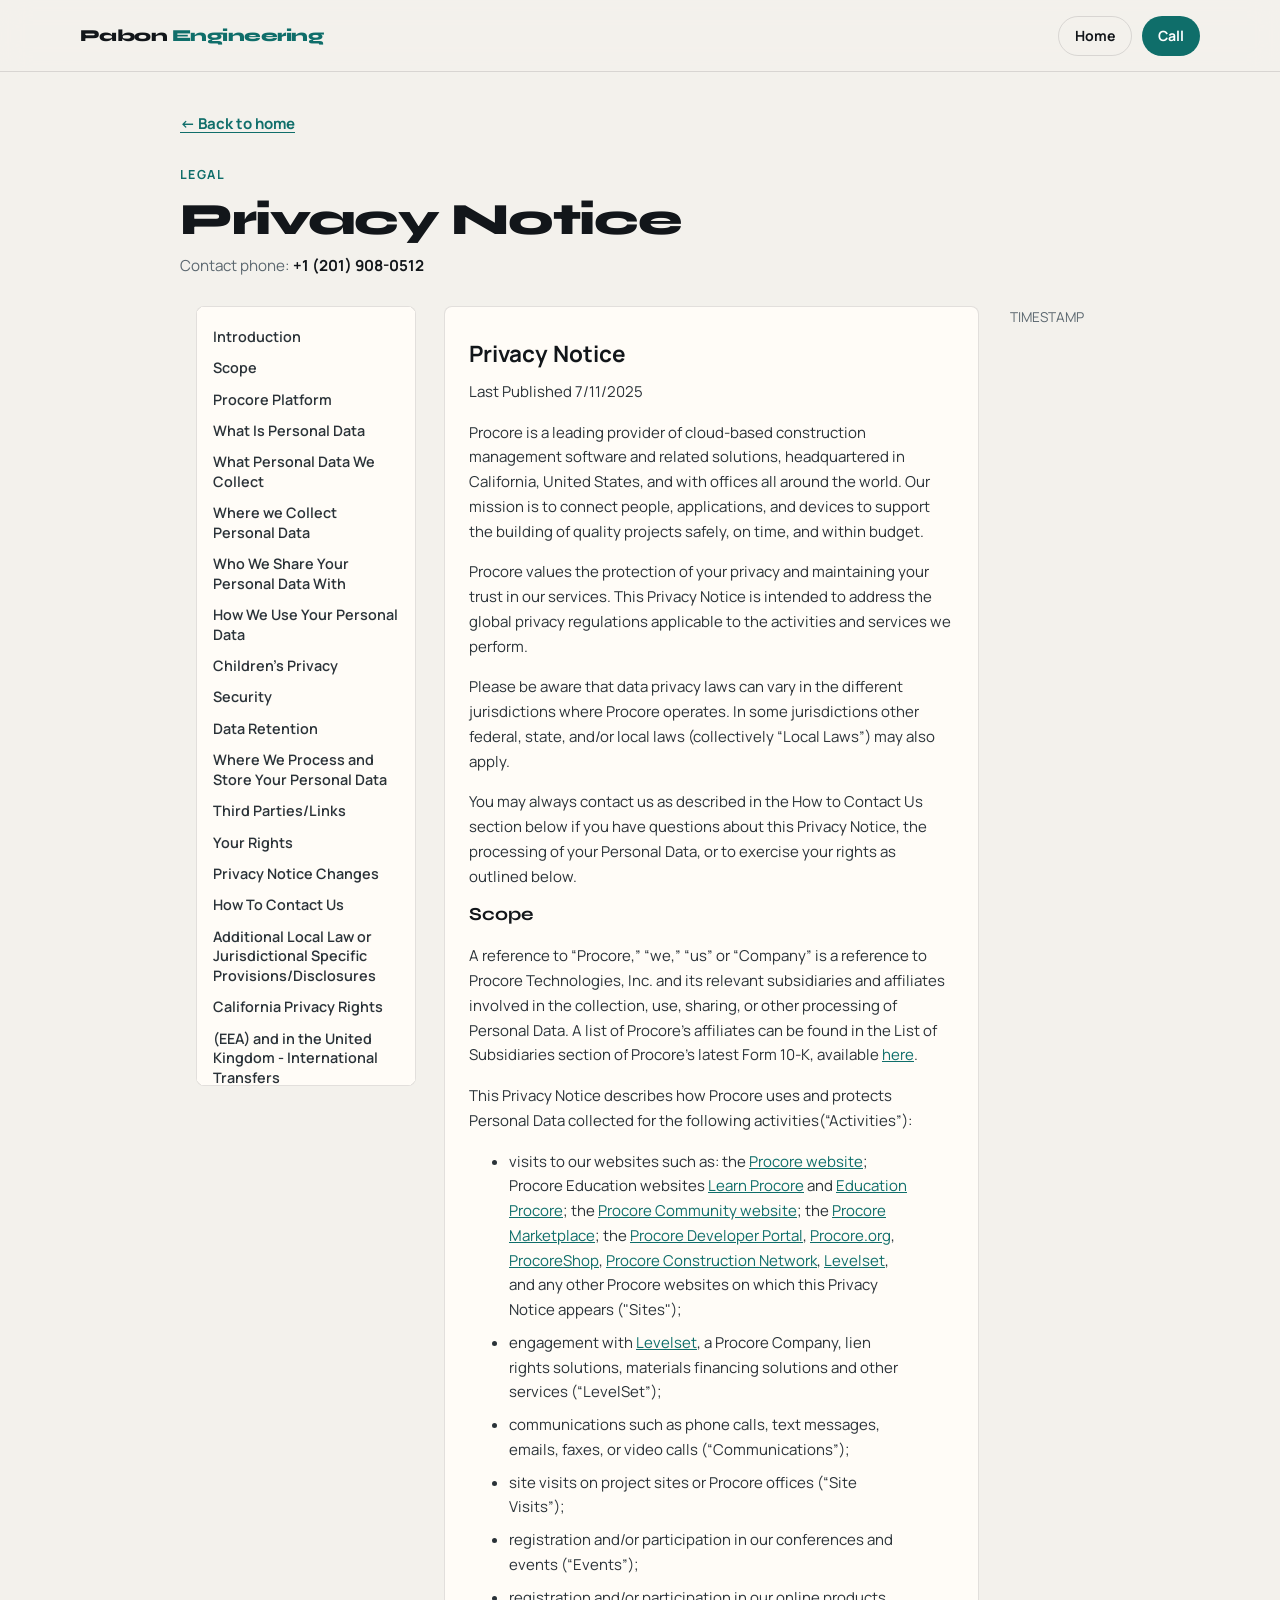
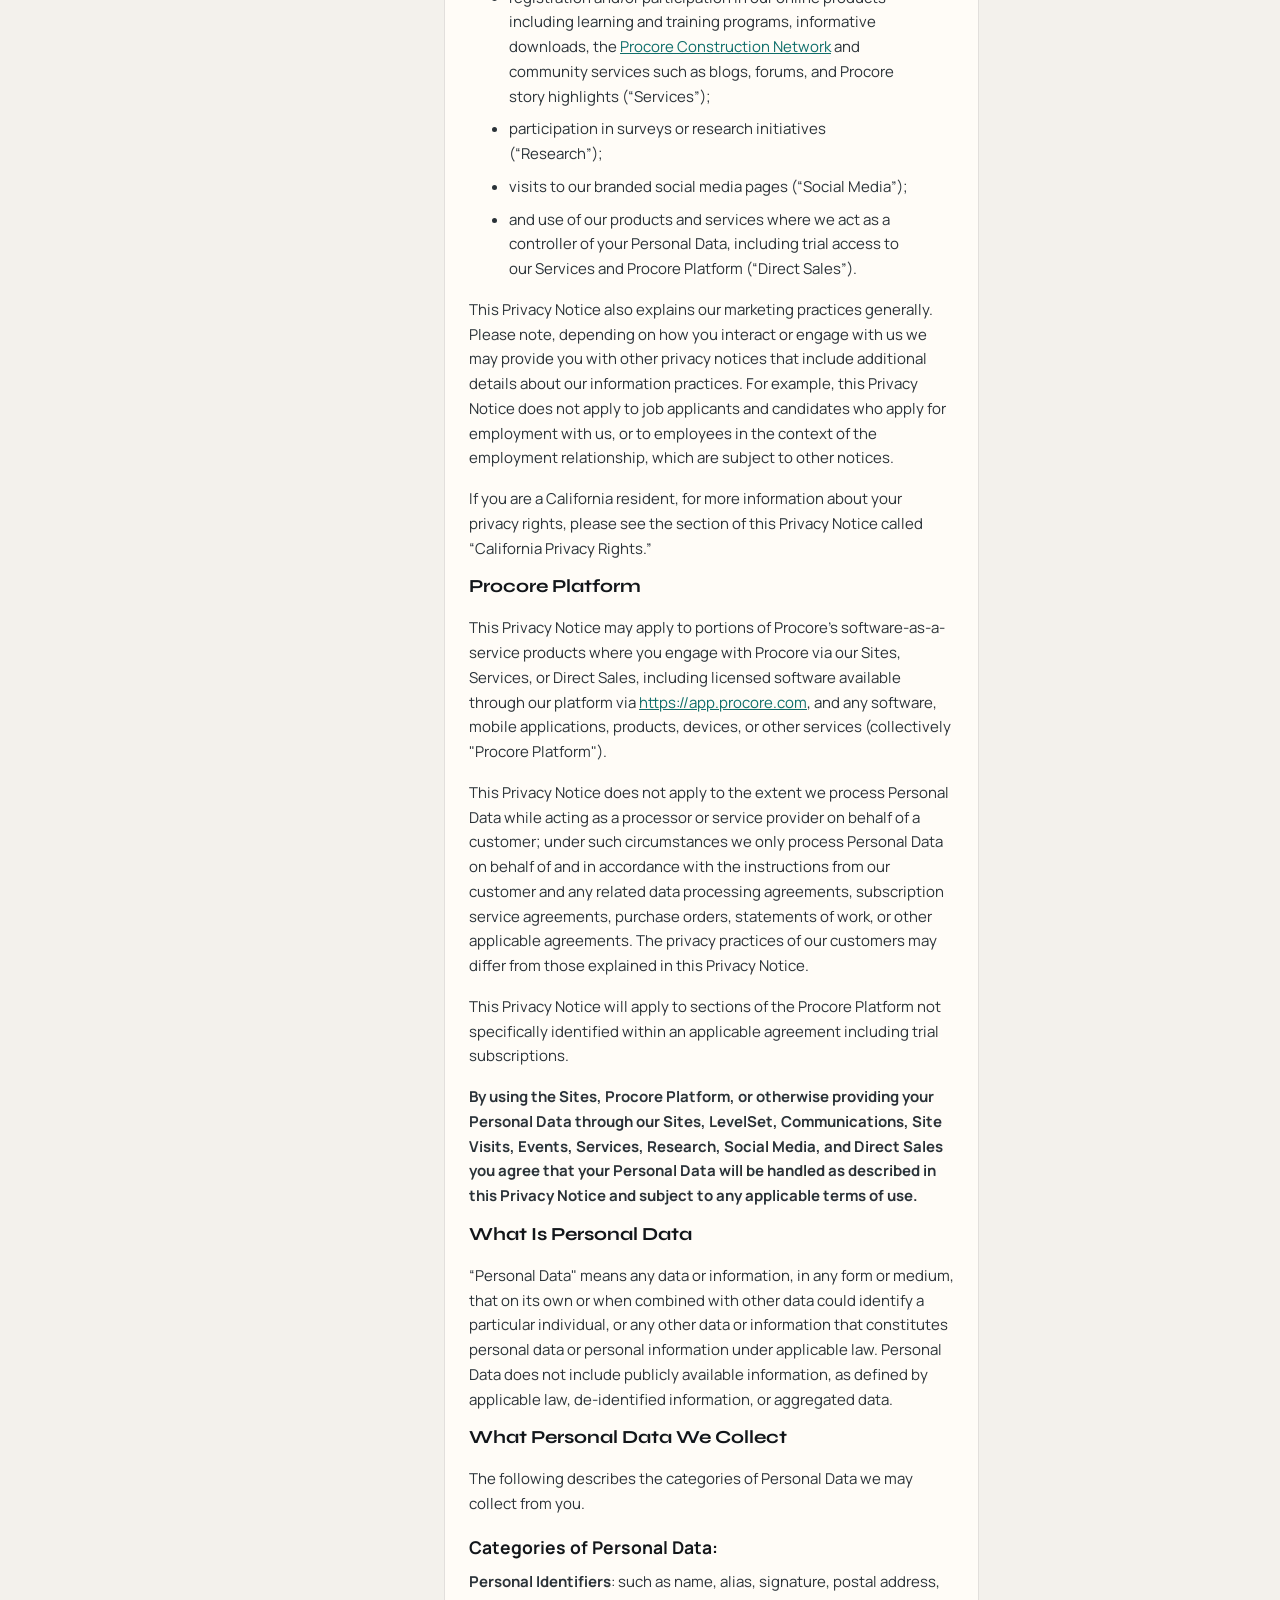
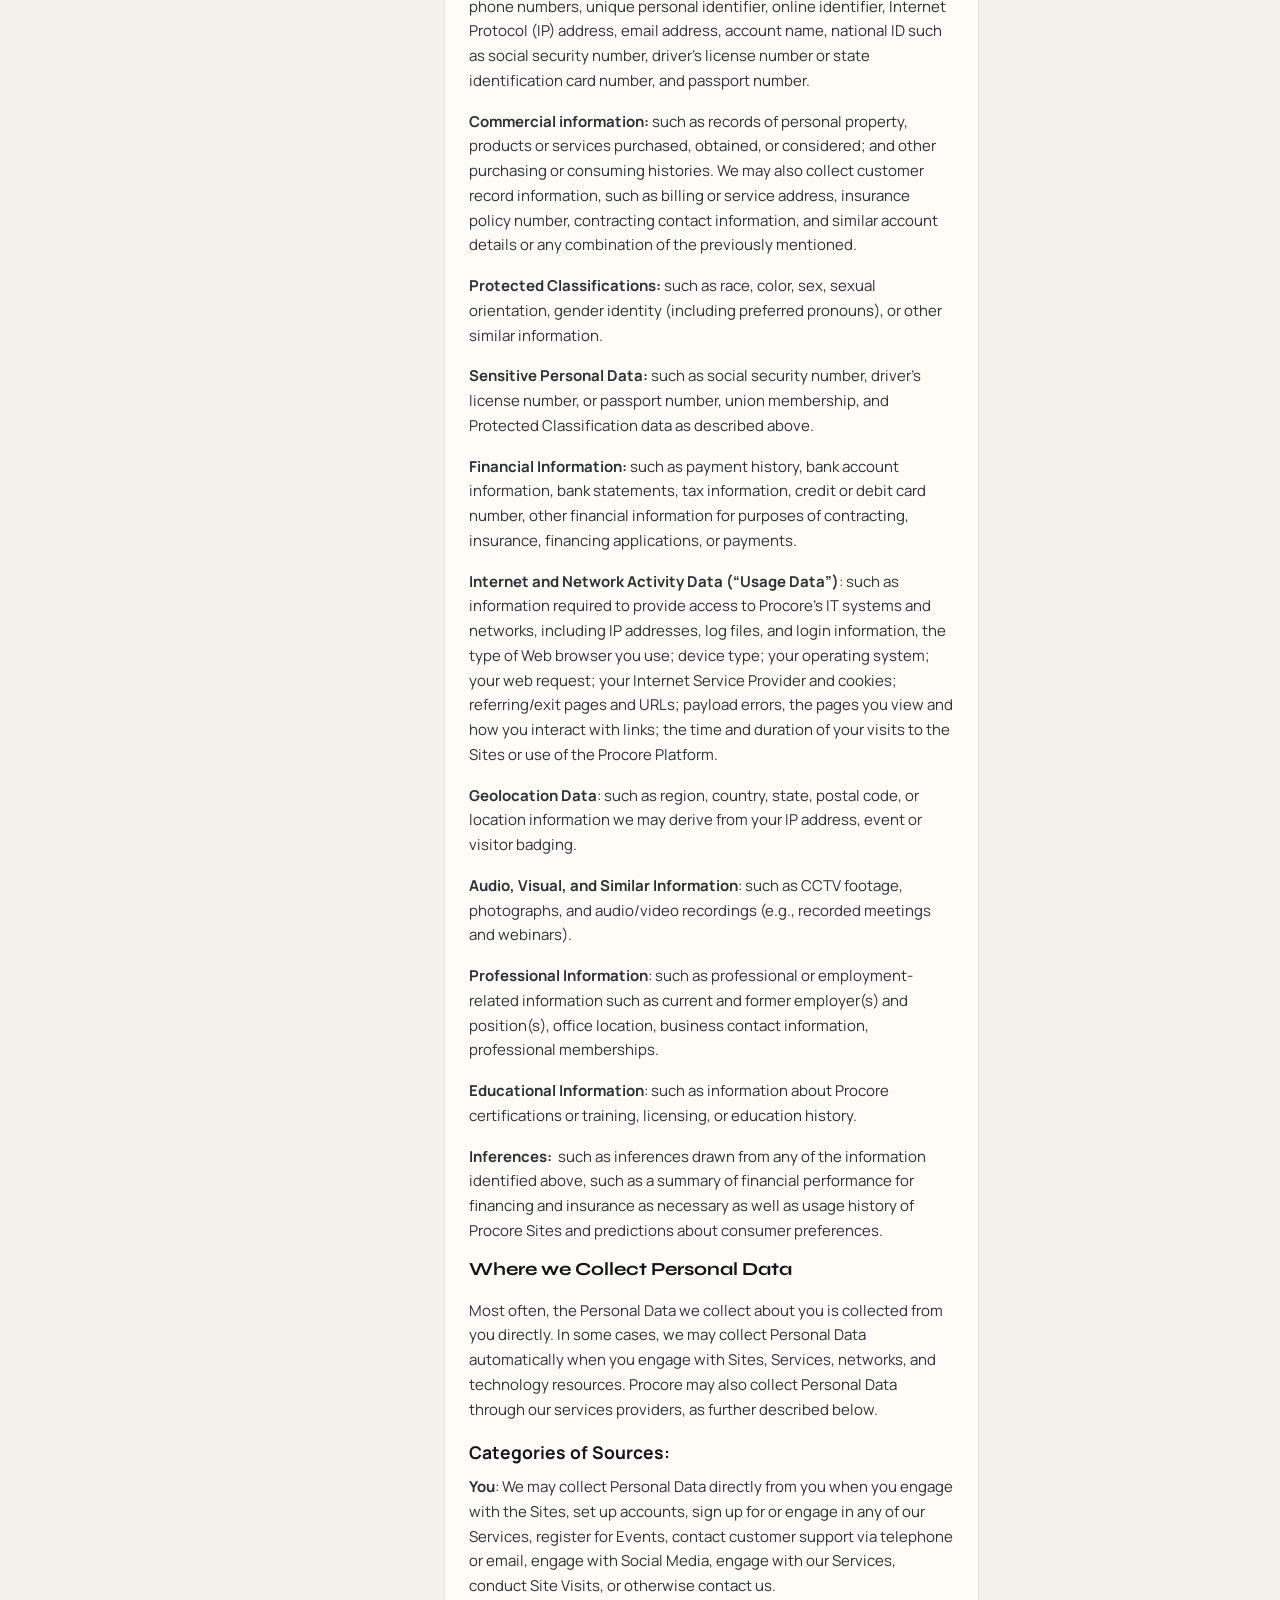
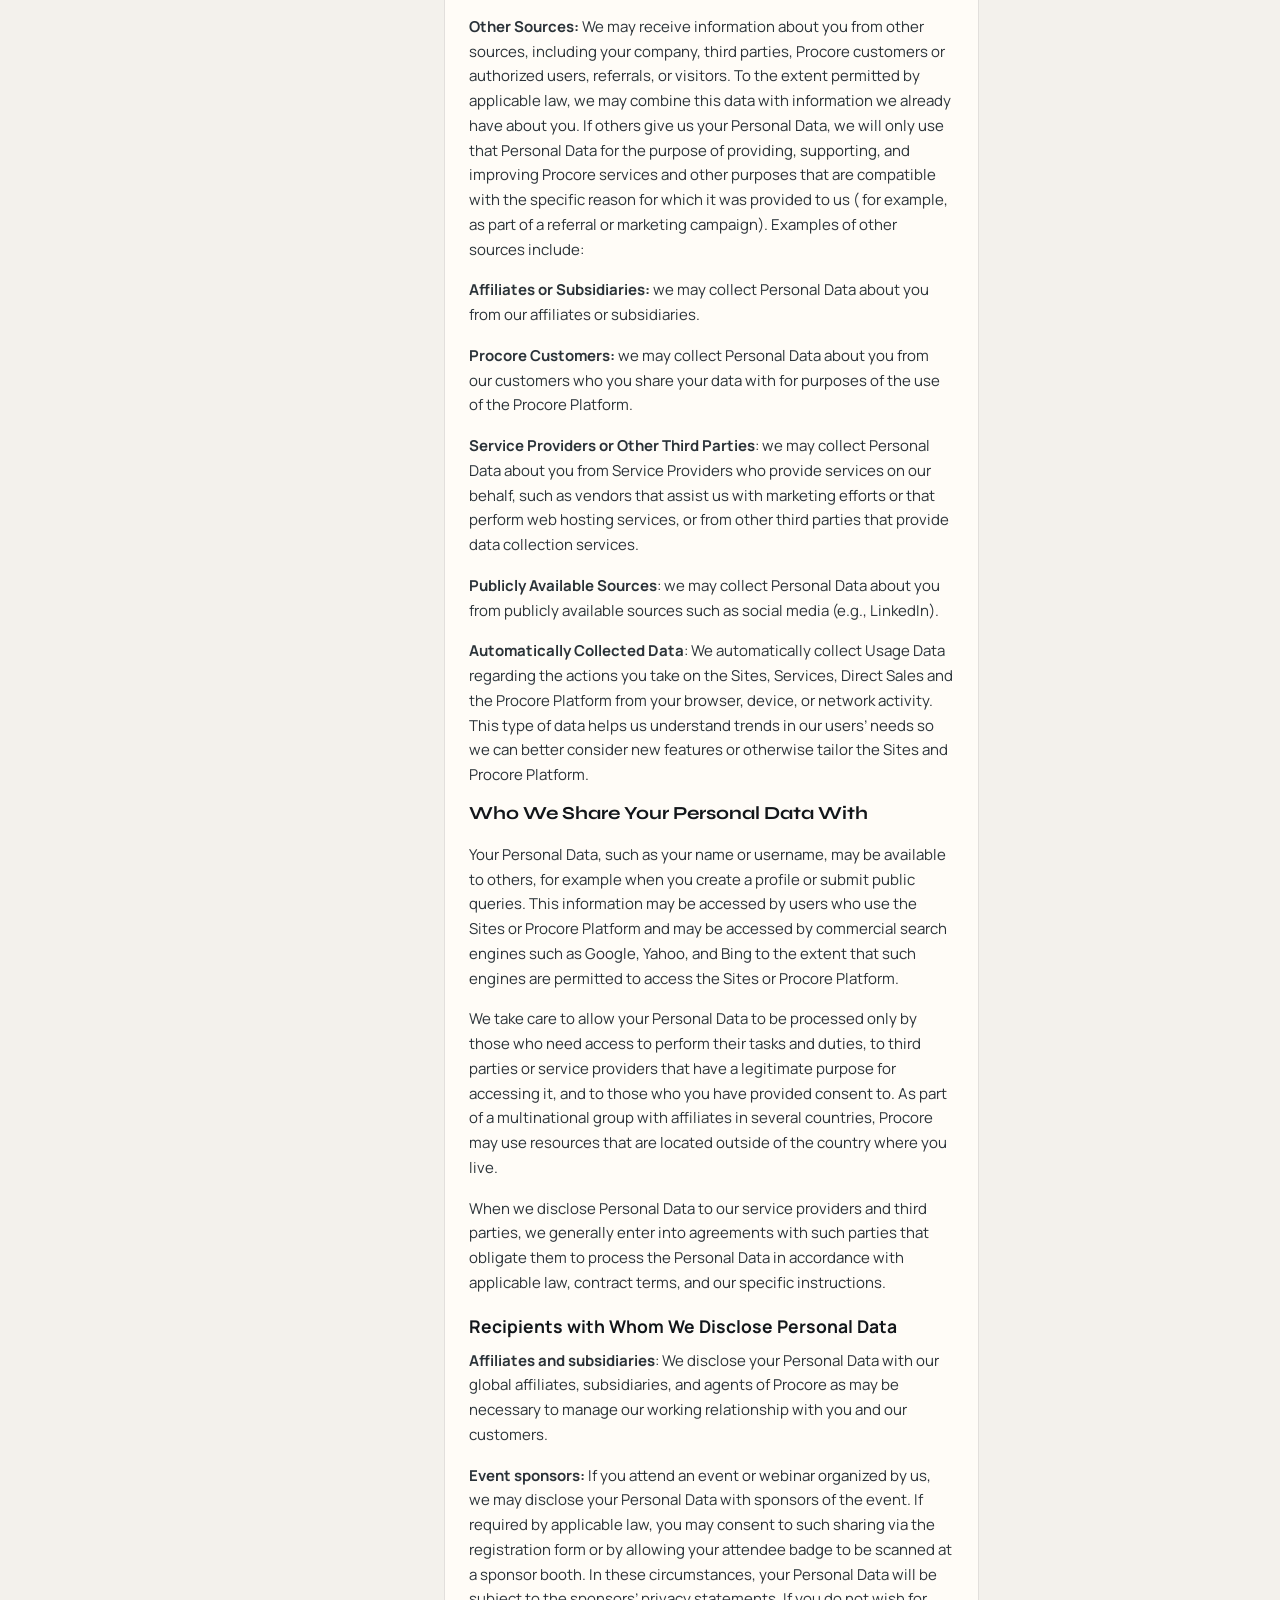
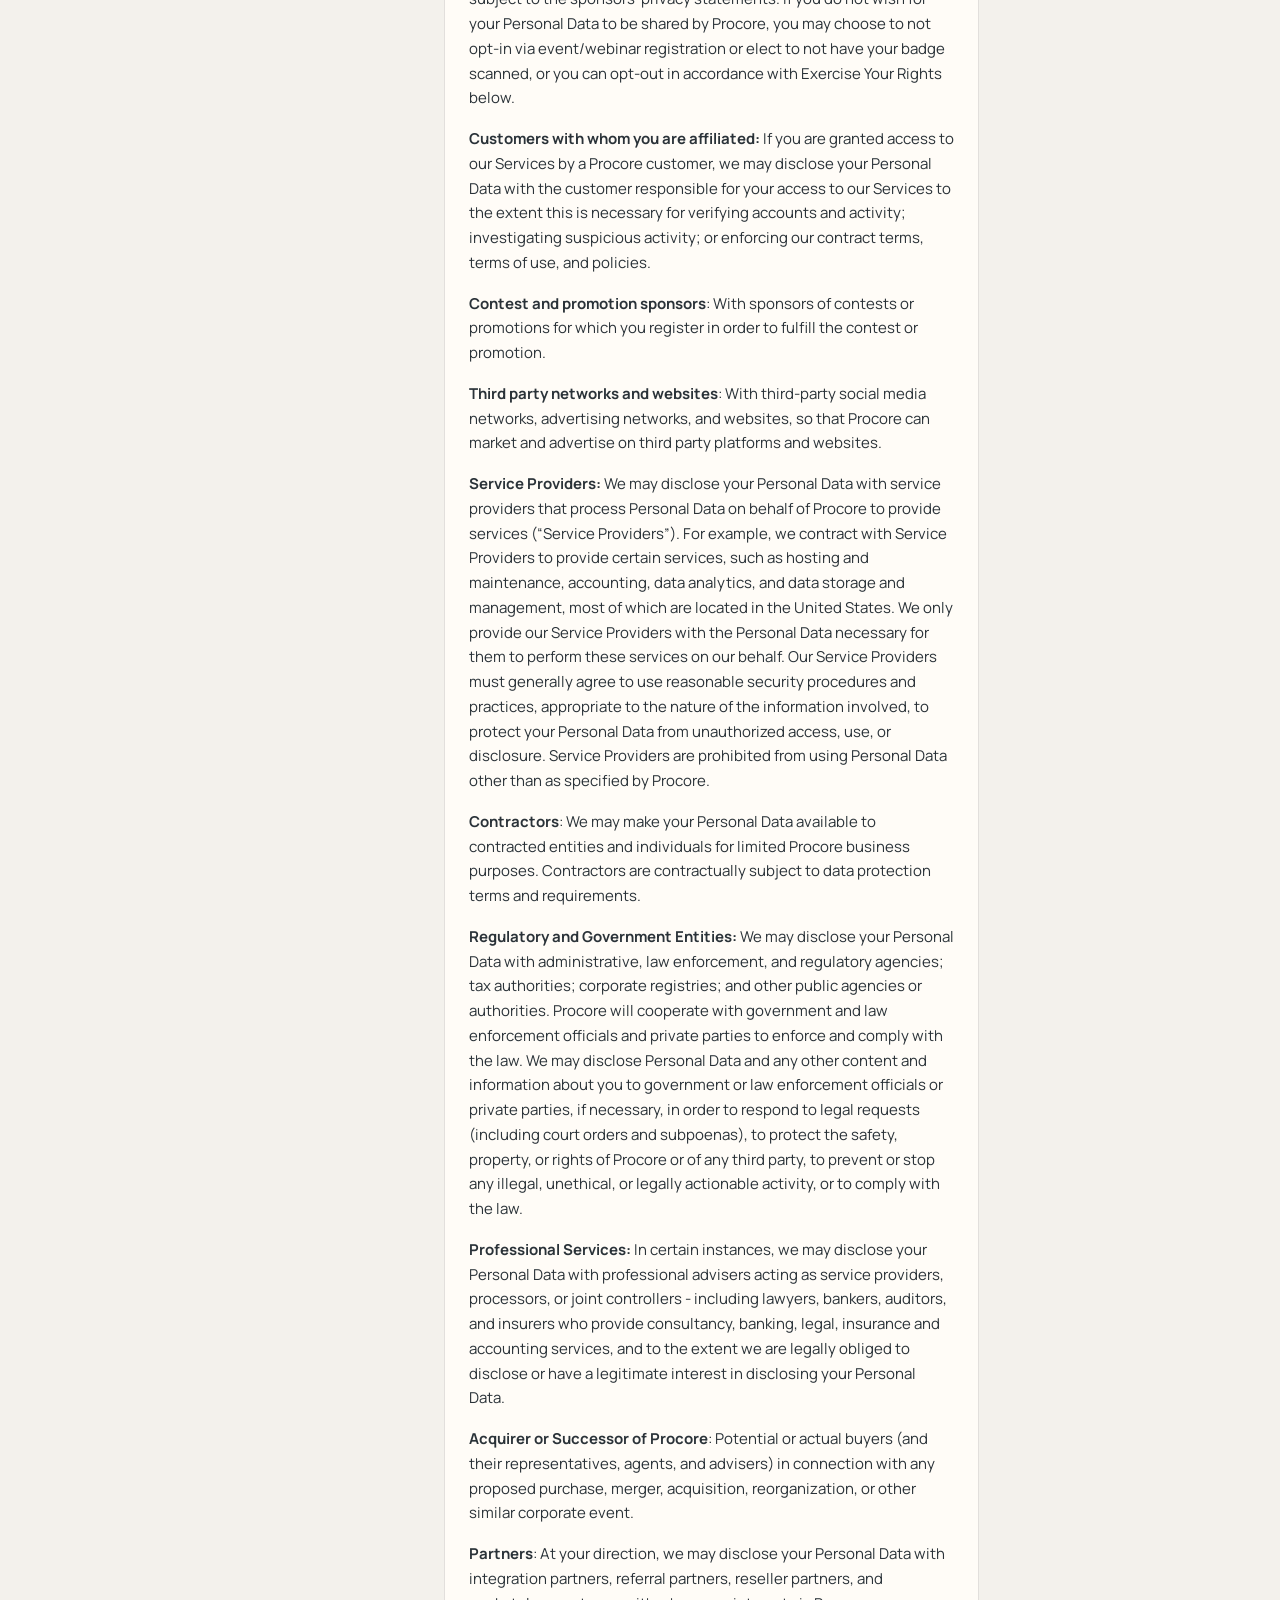
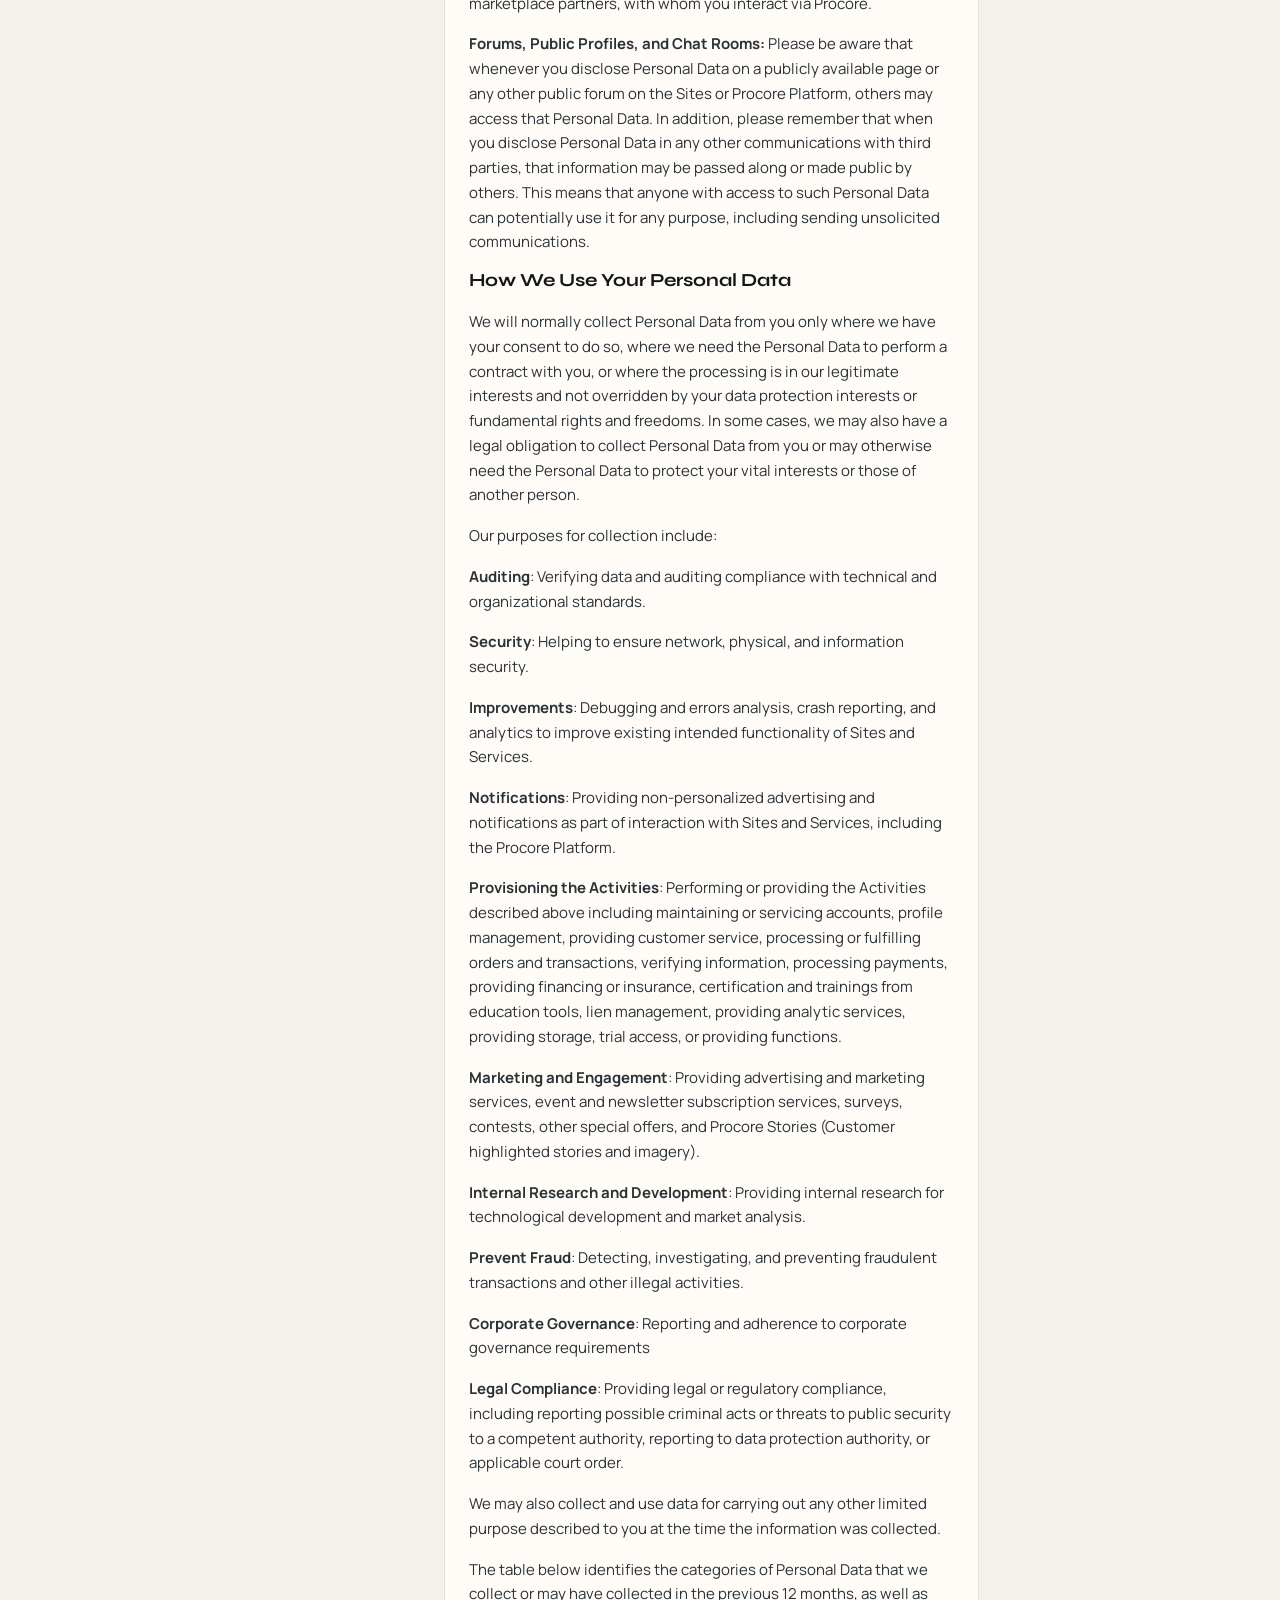
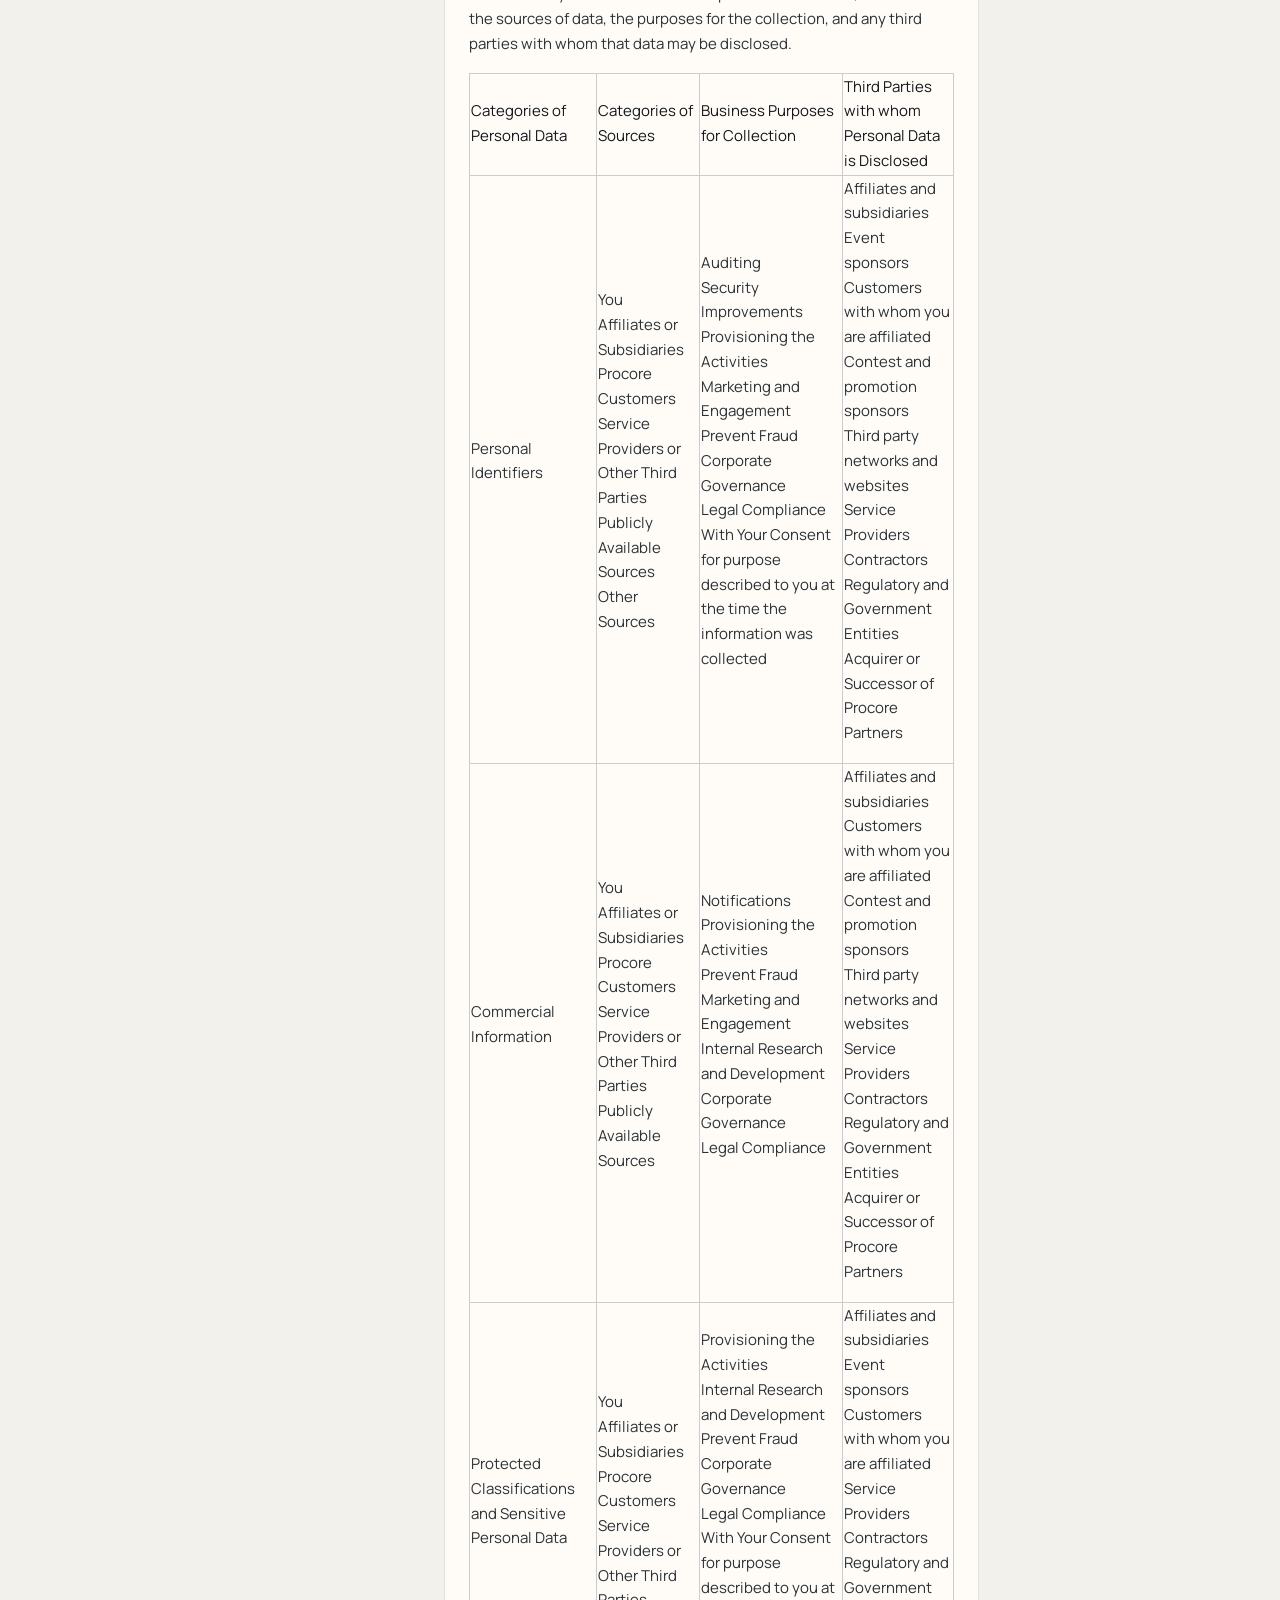
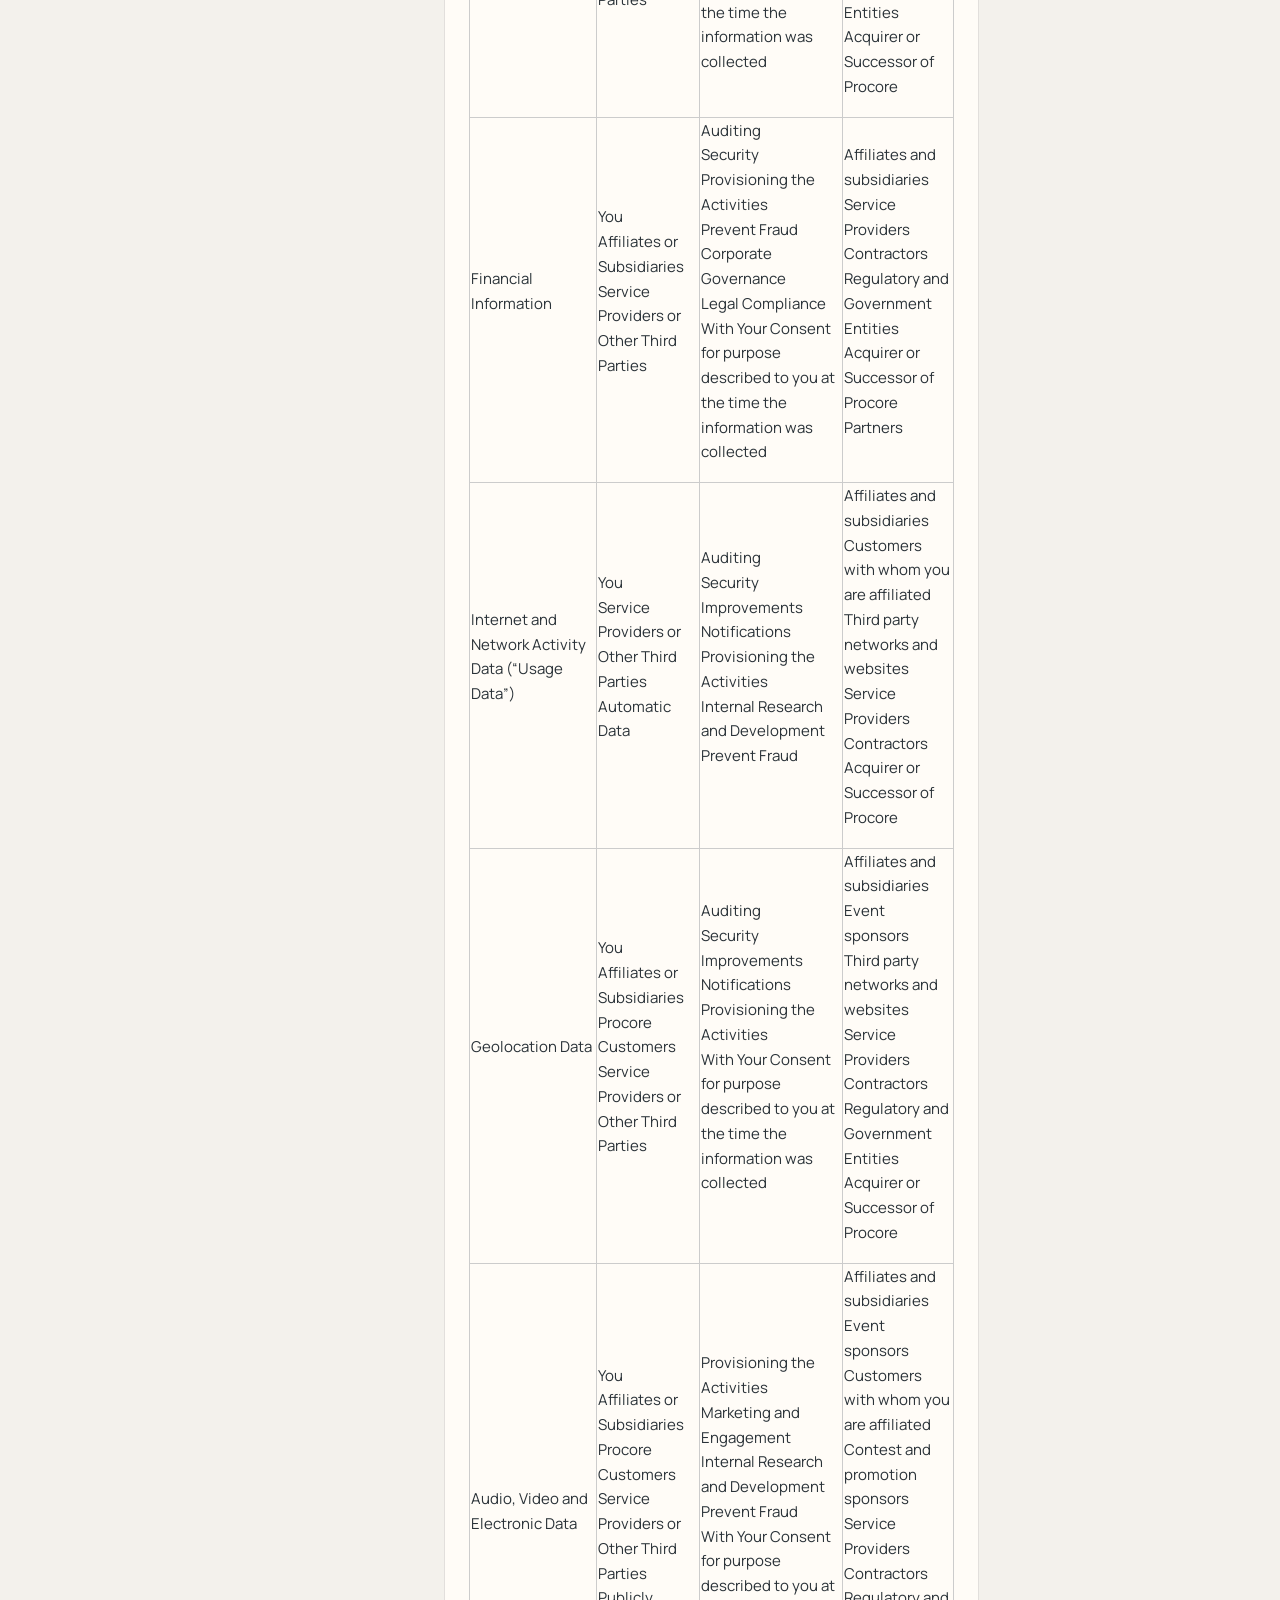
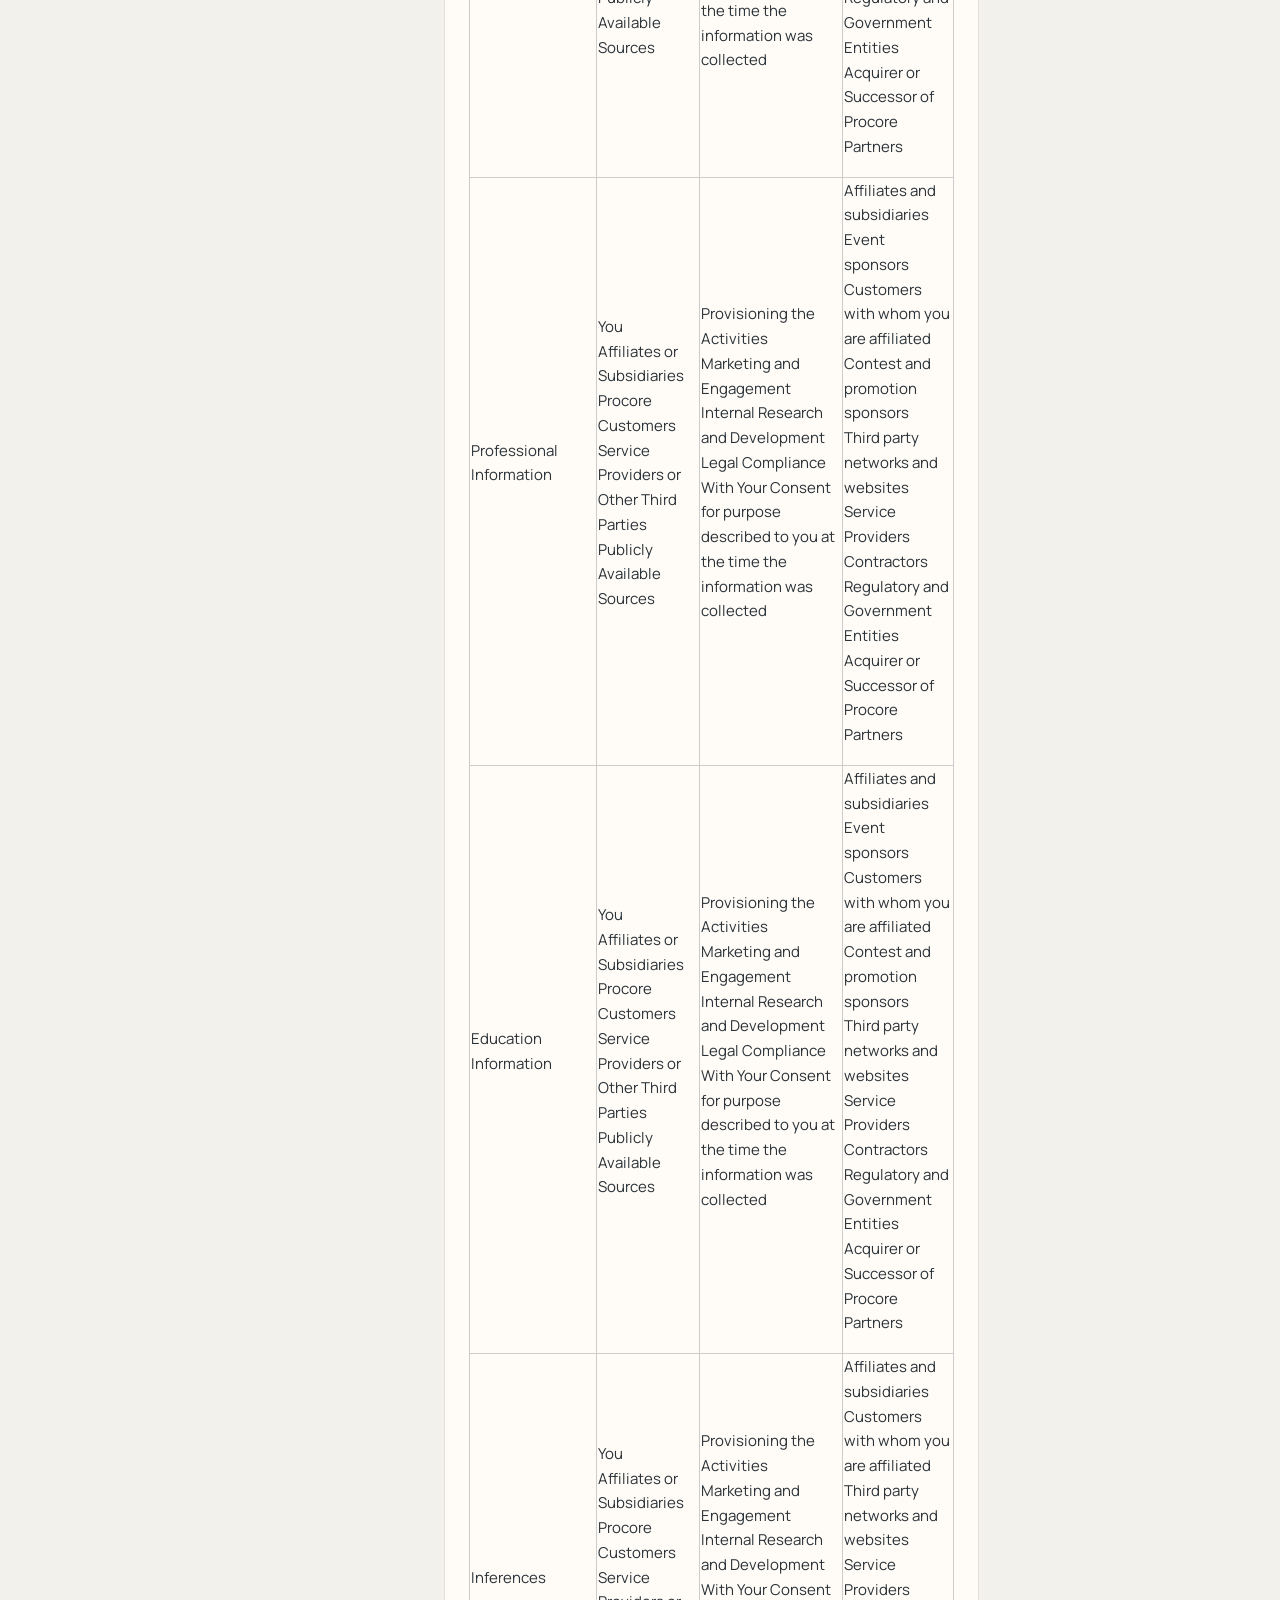
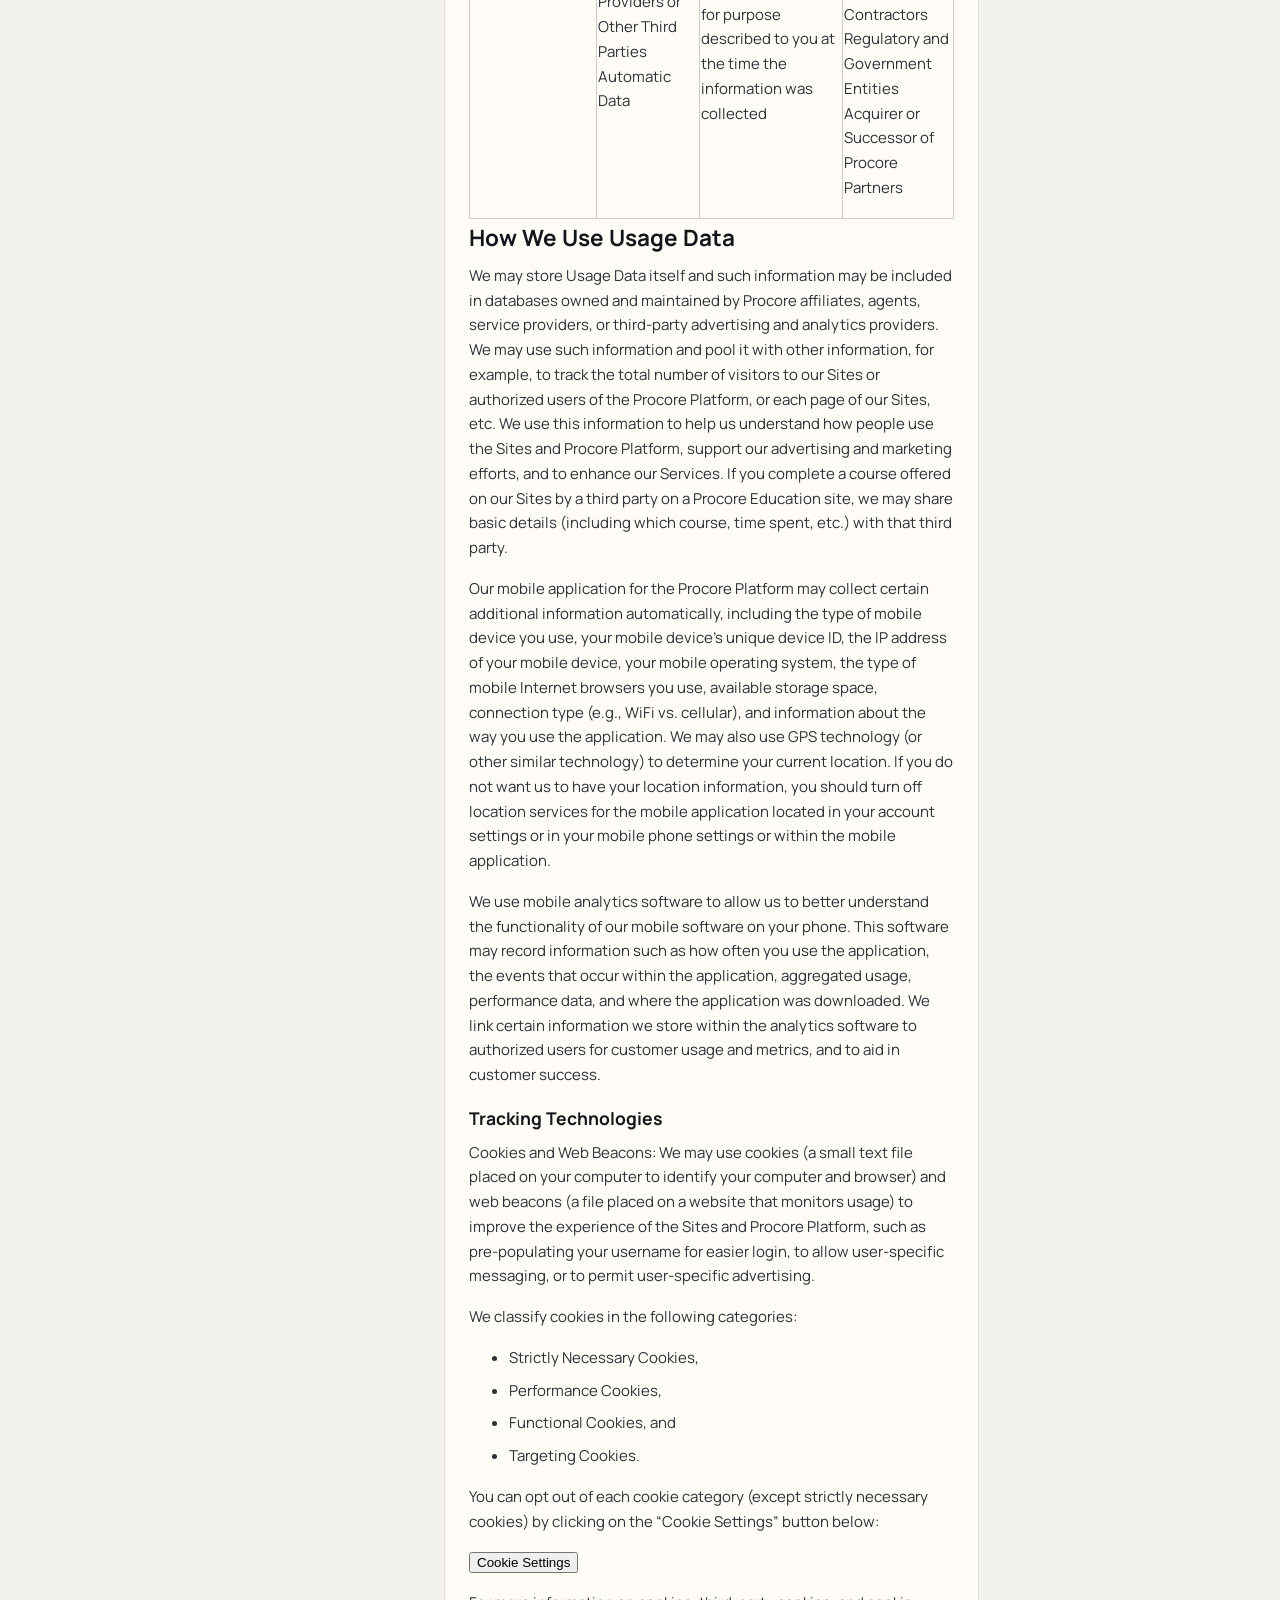
==== commit 26618fc0: "Replace Procore clone with original Pabon Engineering site. Ship a verification-ready business homep" ====
--- a/privacy.html
+++ b/privacy.html
@@ -3,21 +3,26 @@
 <head>
   <meta charset="UTF-8" />
   <meta name="viewport" content="width=device-width, initial-scale=1, viewport-fit=cover" />
-  <title>Privacy Notice | Procore</title>
-  <meta name="description" content="Terms of service that apply to all Procore users and our privacy notice on the information we collect and how it's used." />
+  <title>Privacy Notice | Pabon Engineering, Inc.</title>
+  <meta name="description" content="Privacy Notice for Pabon Engineering, Inc. Contact +1 (201) 908-0512." />
   <link rel="icon" href="assets/favicon.ico" />
-  <link href="https://fonts.googleapis.com/css2?family=Inter+Tight:wght@400;500;600;700&display=swap" rel="stylesheet" />
+  <link rel="preconnect" href="https://fonts.googleapis.com" />
+  <link rel="preconnect" href="https://fonts.gstatic.com" crossorigin />
+  <link href="https://fonts.googleapis.com/css2?family=Manrope:wght@400;500;600;700&family=Syne:wght@600;700;800&display=swap" rel="stylesheet" />
   <link rel="stylesheet" href="assets/legal/otnotice-core.css" />
   <link rel="stylesheet" href="assets/legal/otnotice-layout-left-aligned-menu.css" />
   <style>
     :root {
-      --text: #232729;
-      --muted: #696969;
-      --bg: #ffffff;
-      --panel: #f8f8f8;
-      --orange: #ff5100;
-      --border: #eeeeee;
-      --link: #1d5cc9;
+      --ink: #12161a;
+      --ink-soft: #2a3238;
+      --muted: #5c6870;
+      --paper: #f3f1ec;
+      --white: #fffcf7;
+      --teal: #0f6e6a;
+      --teal-deep: #0a4f4c;
+      --line: rgba(18, 22, 26, 0.12);
+      --link: #0f6e6a;
+      --header-h: 72px;
     }
     * { box-sizing: border-box; }
     html { -webkit-text-size-adjust: 100%; scroll-behavior: smooth; }
@@ -25,257 +30,209 @@
       margin: 0;
       width: 100%;
       overflow-x: hidden;
-      font-family: "Inter Tight", Arial, Helvetica, sans-serif;
-      color: var(--text);
-      background: var(--bg);
-      font-size: 14px;
-      line-height: 1.6;
+      font-family: "Manrope", sans-serif;
+      color: var(--ink);
+      background: var(--paper);
+      font-size: 15px;
+      line-height: 1.65;
+      -webkit-font-smoothing: antialiased;
     }
     a { color: inherit; text-decoration: none; }
     img { display: block; max-width: 100%; height: auto; }
-
-    /* Procore legal chrome */
+    p { margin: 0; }
+
     .site-header {
       position: sticky; top: 0; z-index: 200;
-      background: #fff;
-      border-bottom: 1px solid #eef0f1;
-      padding: 14px 24px;
-    }
-    .site-header-inner {
-      max-width: 1440px; margin: 0 auto;
+      height: var(--header-h);
+      display: flex; align-items: center;
+      background: rgba(243, 241, 236, 0.92);
+      -webkit-backdrop-filter: blur(14px);
+      backdrop-filter: blur(14px);
+      border-bottom: 1px solid var(--line);
+    }
+    .header-inner {
+      width: min(1120px, calc(100% - 40px));
+      margin: 0 auto;
       display: flex; align-items: center; justify-content: space-between; gap: 16px;
     }
-    .brand { display: flex; align-items: center; gap: 12px; }
-    .brand img { height: 20px; width: auto; }
-    .brand-sep { width: 1px; height: 18px; background: #000; }
-    .brand span { font-size: 18px; font-weight: 500; }
-    .header-actions { display: flex; gap: 8px; align-items: center; }
+    .wordmark {
+      font-family: "Syne", sans-serif;
+      font-weight: 800;
+      font-size: 1.05rem;
+      letter-spacing: -0.03em;
+    }
+    .wordmark span { color: var(--teal); }
+    .header-actions { display: flex; gap: 10px; align-items: center; flex-wrap: wrap; }
     .btn {
       display: inline-flex; align-items: center; justify-content: center;
-      height: 36px; padding: 0 14px; border-radius: 4px; font-weight: 700; font-size: 13px;
-    }
-    .btn-orange { background: var(--orange); color: #fff; }
-    .btn-gray { background: #f4f5f6; color: var(--text); }
-
-    .legal-shell {
-      display: grid;
-      grid-template-columns: 260px minmax(0, 1fr);
-      max-width: 1440px;
+      min-height: 40px; padding: 0 16px; border-radius: 999px;
+      font-weight: 700; font-size: 0.88rem;
+    }
+    .btn-primary { background: var(--teal); color: #fff; }
+    .btn-primary:hover { background: var(--teal-deep); }
+    .btn-ghost { background: transparent; border: 1px solid var(--line); color: var(--ink); }
+
+    .legal-wrap {
+      width: min(920px, calc(100% - 40px));
       margin: 0 auto;
-      min-height: calc(100vh - 70px);
-    }
-    .legal-sidebar {
-      border-right: 1px solid var(--border);
-      background: #fafafa;
-      padding: 28px 20px 40px;
-      position: sticky;
-      top: 69px;
-      align-self: start;
-      height: calc(100vh - 69px);
-      overflow: auto;
-    }
-    .legal-sidebar h2 {
+      padding: 40px 0 80px;
+    }
+    .legal-kicker {
+      margin: 0 0 10px;
+      font-size: 0.78rem;
+      font-weight: 700;
+      letter-spacing: 0.12em;
+      text-transform: uppercase;
+      color: var(--teal);
+    }
+    .legal-main-title {
       margin: 0 0 8px;
-      font-size: 12px;
-      letter-spacing: .04em;
-      text-transform: uppercase;
-      color: #8a8a8a;
-      font-weight: 700;
-    }
-    .legal-sidebar .group { margin-bottom: 24px; }
-    .legal-sidebar a {
-      display: block;
-      padding: 8px 10px;
-      border-radius: 4px;
-      color: #464f53;
-      font-size: 14px;
-      font-weight: 500;
-      margin-bottom: 2px;
-    }
-    .legal-sidebar a:hover { background: #eee; }
-    .legal-sidebar a.active {
-      background: #fff;
-      color: #000;
-      font-weight: 700;
-      box-shadow: inset 3px 0 0 var(--orange);
-    }
+      font-family: "Syne", sans-serif;
+      font-size: clamp(2rem, 4vw, 2.8rem);
+      font-weight: 800;
+      letter-spacing: -0.03em;
+      line-height: 1.1;
+    }
+    .legal-phone {
+      margin: 0 0 28px;
+      color: var(--muted);
+      font-size: 0.95rem;
+    }
+    .legal-phone strong { color: var(--ink); }
     .back-home {
       display: inline-block;
-      margin: 0 0 18px;
-      color: var(--link);
-      font-weight: 600;
+      margin-bottom: 28px;
+      color: var(--teal);
+      font-weight: 700;
       text-decoration: underline;
-      font-size: 14px;
-    }
-
-    .legal-main {
-      min-width: 0;
-      padding: 24px 0 80px;
-      background: #fff;
-    }
-    .legal-main-title {
-      margin: 0 24px 8px;
-      font-size: 40px;
-      line-height: 1.15;
-      font-weight: 700;
-    }
-    .legal-phone {
-      margin: 0 24px 20px;
-      color: var(--muted);
-      font-size: 14px;
-      font-weight: 500;
-    }
-    .legal-phone strong { color: var(--text); }
-
-    /* OneTrust notice host — replace fixed 400px margin layout */
-    #otnotice-host {
-      position: relative;
-      width: 100%;
-      min-height: 400px;
-      padding: 0 24px;
-    }
+      text-underline-offset: 3px;
+    }
+
+    #otnotice-host { position: relative; width: 100%; min-height: 200px; }
     .otnotice-content {
-      display: -webkit-flex;
       display: flex;
-      -webkit-align-items: flex-start;
       align-items: flex-start;
       gap: 28px;
       width: 100%;
     }
     .otnotice-menu {
-      position: -webkit-sticky !important;
       position: sticky !important;
-      top: 90px !important;
+      top: calc(var(--header-h) + 16px) !important;
       left: auto !important;
-      width: 240px !important;
-      max-width: 240px !important;
-      -webkit-flex: 0 0 240px;
-      flex: 0 0 240px;
+      width: 220px !important;
+      max-width: 220px !important;
+      flex: 0 0 220px;
       margin: 0 !important;
       max-height: calc(100vh - 120px) !important;
-      z-index: 5;
-      -webkit-overflow-scrolling: touch;
+      background: var(--white) !important;
+      border: 1px solid var(--line) !important;
+      box-shadow: none !important;
+      border-radius: 8px;
+      padding: 20px 16px !important;
+      overflow-y: auto;
     }
     .otnotice-menu > .otnotice-menu-section {
       width: auto !important;
-      margin-bottom: 16px !important;
-    }
+      margin-bottom: 12px !important;
+      font-family: "Manrope", sans-serif !important;
+      font-size: 0.9rem !important;
+      font-weight: 600 !important;
+      line-height: 1.35 !important;
+    }
+    .otnotice-menu > .otnotice-menu-section a {
+      color: var(--ink-soft) !important;
+    }
+    .otnotice-menu > .otnotice-menu-section a:hover { color: var(--teal) !important; }
     .otnotice-sections {
-      -webkit-flex: 1 1 auto;
       flex: 1 1 auto;
       min-width: 0;
       margin: 0 !important;
+      background: var(--white);
+      border: 1px solid var(--line);
+      border-radius: 8px;
+      padding: 28px 24px 40px;
     }
     .otnotice-sections > .otnotice-section > h2.otnotice-section-header,
     .otnotice-sections > .otnotice-section > .otnotice-section-content {
       margin-left: 0 !important;
     }
+    .otnotice-section-header {
+      font-family: "Syne", sans-serif !important;
+      color: var(--ink) !important;
+      font-size: 1.15rem !important;
+    }
     .otnotice-section-content p,
     .otnotice-section-content li {
       font-weight: 400;
-      color: #232729;
+      color: var(--ink-soft);
     }
     .otnotice-section-content a { color: var(--link); text-decoration: underline; }
     .otnotice-version {
       float: none !important;
-      margin: 0 0 24px auto !important;
+      margin: 0 0 20px auto !important;
       text-align: right;
       color: var(--muted);
-      font-size: 13px;
-    }
-
-    @media (max-width: 1100px) {
-      .legal-shell { grid-template-columns: 1fr; }
-      .legal-sidebar {
-        position: relative;
-        top: 0;
-        height: auto;
-        border-right: 0;
-        border-bottom: 1px solid var(--border);
-      }
-      #otnotice-host { padding: 0 16px; }
-      .otnotice-content {
-        -webkit-flex-direction: column;
-        flex-direction: column;
-        gap: 16px;
-      }
+      font-size: 0.85rem;
+    }
+
+    .site-footer {
+      background: var(--ink);
+      color: rgba(255,255,255,0.65);
+      padding: 28px 0 40px;
+    }
+    .footer-inner {
+      width: min(1120px, calc(100% - 40px));
+      margin: 0 auto;
+      display: flex; flex-wrap: wrap; gap: 16px 28px;
+      align-items: center; justify-content: space-between;
+      font-size: 0.9rem;
+    }
+    .footer-links { display: flex; flex-wrap: wrap; gap: 16px 22px; }
+    .footer-links a:hover { color: #fff; }
+
+    @media (max-width: 860px) {
+      .otnotice-content { flex-direction: column; gap: 16px; }
       .otnotice-menu {
         position: relative !important;
         top: 0 !important;
         width: 100% !important;
         max-width: none !important;
-        -webkit-flex: 1 1 auto;
         flex: 1 1 auto;
-        margin: 0 !important;
         max-height: none !important;
       }
-      .otnotice-menu > .otnotice-menu-section { width: auto !important; }
-      .otnotice-sections { margin: 0 !important; width: 100%; }
-      .legal-main-title { font-size: 28px; margin-left: 16px; margin-right: 16px; }
-      .legal-phone { margin-left: 16px; margin-right: 16px; }
-    }
+      .legal-wrap { width: calc(100% - 28px); padding-top: 28px; }
+      .header-inner, .footer-inner { width: calc(100% - 28px); }
+    }
+
   </style>
 </head>
 <body>
   <header class="site-header">
-    <div class="site-header-inner">
-      <a class="brand" href="index.html">
-        <img src="assets/procore_logo.svg" alt="Procore" width="150" height="20" />
-        <span class="brand-sep" aria-hidden="true"></span>
-        <span>Legal</span>
-      </a>
+    <div class="header-inner">
+      <a class="wordmark" href="index.html">Pabon <span>Engineering</span></a>
       <div class="header-actions">
-        <a class="btn btn-orange" href="#">Request a demo</a>
-        <a class="btn btn-gray" href="#">Log in</a>
+        <a class="btn btn-ghost" href="index.html">Home</a>
+        <a class="btn btn-primary" href="tel:+12019080512">Call</a>
       </div>
     </div>
   </header>
-
-  <div class="legal-shell">
-    <aside class="legal-sidebar" aria-label="Legal navigation">
-      <a class="back-home" href="index.html">← Back to Network</a>
-      <div class="group">
-        <h2>Overview</h2>
-        <a href="#">Legal</a>
+  <main class="legal-wrap">
+    <a class="back-home" href="index.html">← Back to home</a>
+    <p class="legal-kicker">Legal</p>
+    <h1 class="legal-main-title">Privacy Notice</h1>
+    <p class="legal-phone">Contact phone: <strong>+1 (201) 908-0512</strong></p>
+    <div id="otnotice-host" class="otnotice">
+      <div class="otnotice-content"><ul class="otnotice-menu"><li class="otnotice-menu-section"><a href="#otnotice-section-08304a96-929c-4967-ad5d-51b1c3c02b99">Introduction</a></li><li class="otnotice-menu-section"><a href="#otnotice-section-697c2088-9491-4878-8914-80a26b58ecb9">Scope</a></li><li class="otnotice-menu-section"><a href="#otnotice-section-3d6377ce-445e-4b5d-8fa1-5c4e924d497b">Procore Platform</a></li><li class="otnotice-menu-section"><a href="#otnotice-section-b96fd5e7-08eb-4a17-8438-1f50c9da9c0b">What Is Personal Data</a></li><li class="otnotice-menu-section"><a href="#otnotice-section-7edbc7a4-1b9b-45b9-9104-0a8a1840c5ac">What Personal Data We Collect</a></li><li class="otnotice-menu-section"><a href="#otnotice-section-5061897b-d9ac-43d9-a76d-1a7431be70f5">Where we Collect Personal Data</a></li><li class="otnotice-menu-section"><a href="#otnotice-section-395471f0-4deb-45ba-b665-ccf639cc3c71">Who We Share Your Personal Data With</a></li><li class="otnotice-menu-section"><a href="#otnotice-section-300136fb-ae4a-49d6-b321-bef0f9b49958">How We Use Your Personal Data</a></li><li class="otnotice-menu-section"><a href="#otnotice-section-cc0d9b5d-14f5-4ce0-8a58-c411c6204456">Children's Privacy</a></li><li class="otnotice-menu-section"><a href="#otnotice-section-889e74e2-1d92-4d1c-893b-19504dc8247b">Security</a></li><li class="otnotice-menu-section"><a href="#otnotice-section-7a65b68a-ba7f-465e-a726-51d9fa7c08ec">Data Retention</a></li><li class="otnotice-menu-section"><a href="#otnotice-section-a0c6181d-e3ce-4bc8-bd54-ea5a7943ccbd">Where We Process and Store Your Personal Data</a></li><li class="otnotice-menu-section"><a href="#otnotice-section-332d1591-49f7-4437-abd1-99908596543e">Third Parties/Links</a></li><li class="otnotice-menu-section"><a href="#otnotice-section-29ee1177-4ec3-46b0-a014-ba0ca7f8b97d">Your Rights</a></li><li class="otnotice-menu-section"><a href="#otnotice-section-97886c97-b277-45b7-9407-d8b6ff4002e2">Privacy Notice Changes</a></li><li class="otnotice-menu-section"><a href="#otnotice-section-9d960b52-9863-47ae-876e-55039310206d">How To Contact Us</a></li><li class="otnotice-menu-section"><a href="#otnotice-section-125d2ff9-42c8-41ef-994e-5e1ab6d10a26">Additional Local Law or Jurisdictional Specific Provisions/Disclosures</a></li><li class="otnotice-menu-section"><a href="#otnotice-section-0b10a5bb-6d3b-4ba9-8d88-0ec198de3b84">California Privacy Rights</a></li><li class="otnotice-menu-section"><a href="#otnotice-section-d428a341-0a2c-450d-83a0-e4c77749231c">(EEA) and in the United Kingdom - International Transfers</a></li><li class="otnotice-menu-section"><a href="#otnotice-section-1dc2b9c0-c44c-4af9-9a33-d8eb3d78e9ac">Australia and New Zealand</a></li></ul><div class="otnotice-sections"><section class="otnotice-section" id="otnotice-section-08304a96-929c-4967-ad5d-51b1c3c02b99"><div class="otnotice-section-content"><h1>Privacy Notice</h1><p>Last Published 7/11/2025</p><p>Procore is a leading provider of cloud-based construction management software and related solutions, headquartered in California, United States, and with offices all around the world. Our mission is to connect people, applications, and devices to support the building of quality projects safely, on time, and within budget.</p><p>Procore values the protection of your privacy and maintaining your trust in our services. This Privacy Notice is intended to address the global privacy regulations applicable to the activities and services we perform.</p><p>Please be aware that data privacy laws can vary in the different jurisdictions where Procore operates. In some jurisdictions other federal, state, and/or local laws (collectively “Local Laws”) may also apply.</p><p>You may always contact us as described in the How to Contact Us section below if you have questions about this Privacy Notice, the processing of your Personal Data, or to exercise your rights as outlined below.</p></div></section><section class="otnotice-section" id="otnotice-section-697c2088-9491-4878-8914-80a26b58ecb9"><h2 class="otnotice-section-header">Scope</h2><div class="otnotice-section-content"><p>A reference to “Procore,” “we,” “us” or “Company” is a reference to Procore Technologies, Inc. and its relevant subsidiaries and affiliates involved in the collection, use, sharing, or other processing of Personal Data. A list of Procore’s affiliates can be found in the List of Subsidiaries section of Procore’s latest Form 10-K, available <a href="#">here</a>.</p><p>This Privacy Notice describes how Procore uses and protects Personal Data collected for the following activities(“Activities”):</p><ul><li>visits to our websites such as: the <a href="#">Procore website</a>; Procore Education websites <a href="#">Learn Procore</a> and <a href="#">Education Procore</a>; the <a href="#">Procore Community website</a>; the <a href="#">Procore Marketplace</a>; the <a href="#">Procore Developer Portal</a>, <a href="#">Procore.org</a>, <a href="#">ProcoreShop</a>, <a href="#">Procore Construction Network</a>, <a href="#">Levelset</a>, and any other Procore websites on which this Privacy Notice appears ("Sites");</li><li>engagement with <a href="#">Levelset</a>, a Procore Company, lien rights solutions, materials financing solutions and other services (“LevelSet”);</li><li>communications such as phone calls, text messages, emails, faxes, or video calls (“Communications”);</li><li>site visits on project sites or Procore offices (“Site Visits”);</li><li>registration and/or participation in our conferences and events (“Events”);</li><li>registration and/or participation in our online products including learning and training programs, informative downloads, the <a href="#">Procore Construction Network</a> and community services such as blogs, forums, and Procore story highlights (“Services”);</li><li>participation in surveys or research initiatives (“Research”);</li><li>visits to our branded social media pages (“Social Media”);</li><li>and use of our products and services where we act as a controller of your Personal Data, including trial access to our Services and Procore Platform (“Direct Sales”).</li></ul><p>This Privacy Notice also explains our marketing practices generally. Please note, depending on how you interact or engage with us we may provide you with other privacy notices that include additional details about our information practices. For example, this Privacy Notice does not apply to job applicants and candidates who apply for employment with us, or to employees in the context of the employment relationship, which are subject to other notices.</p><p>If you are a California resident, for more information about your privacy rights, please see the section of this Privacy Notice called “California Privacy Rights.”</p></div></section><section class="otnotice-section" id="otnotice-section-3d6377ce-445e-4b5d-8fa1-5c4e924d497b"><h2 class="otnotice-section-header">Procore Platform</h2><div class="otnotice-section-content"><p>This Privacy Notice may apply to portions of Procore’s software-as-a-service products where you engage with Procore via our Sites, Services, or Direct Sales, including licensed software available through our platform via <a href="#">https://app.procore.com</a>, and any software, mobile applications, products, devices, or other services (collectively "Procore Platform"). &nbsp;</p><p>This Privacy Notice does not apply to the extent we process Personal Data while acting as a processor or service provider on behalf of a customer; under such circumstances we only process Personal Data on behalf of and in accordance with the instructions from our customer and any related data processing agreements, subscription service agreements, purchase orders, statements of work, or other applicable agreements. The privacy practices of our customers may differ from those explained in this Privacy Notice.</p><p>This Privacy Notice will apply to sections of the Procore Platform not specifically identified within an applicable agreement including trial subscriptions.</p><p><strong>By using the Sites, Procore Platform, or otherwise providing your Personal Data through our Sites, LevelSet, Communications, Site Visits, Events, Services, Research, Social Media, and Direct Sales you agree that your Personal Data will be handled as described in this Privacy Notice and subject to any applicable terms of use.</strong></p></div></section><section class="otnotice-section" id="otnotice-section-b96fd5e7-08eb-4a17-8438-1f50c9da9c0b"><h2 class="otnotice-section-header">What Is Personal Data</h2><div class="otnotice-section-content"><p>“Personal Data" means any data or information, in any form or medium, that on its own or when combined with other data could identify a particular individual, or any other data or information that constitutes personal data or personal information under applicable law. Personal Data does not include publicly available information, as defined by applicable law, de-identified information, or aggregated data.</p></div></section><section class="otnotice-section" id="otnotice-section-7edbc7a4-1b9b-45b9-9104-0a8a1840c5ac"><h2 class="otnotice-section-header">What Personal Data We Collect</h2><div class="otnotice-section-content"><p>The following describes the categories of Personal Data we may collect from you.</p><h3>Categories of Personal Data:</h3><p><strong>Personal Identifiers</strong>: such as name, alias, signature, postal address, phone numbers, unique personal identifier, online identifier, Internet Protocol (IP) address, email address, account name, national ID such as social security number, driver’s license number or state identification card number, and passport number.</p><p><strong>Commercial information:</strong> such as records of personal property, products or services purchased, obtained, or considered; and other purchasing or consuming histories. We may also collect customer record information, such as billing or service address, insurance policy number, contracting contact information, and similar account details or any combination of the previously mentioned.</p><p><strong>Protected Classifications:</strong> such as race, color, sex, sexual orientation, gender identity (including preferred pronouns), or other similar information.</p><p><strong>Sensitive Personal Data:</strong> such as social security number, driver’s license number, or passport number, union membership, and Protected Classification data as described above.</p><p><strong>Financial Information:</strong> such as payment history, bank account information, bank statements, tax information, credit or debit card number, other financial information for purposes of contracting, insurance, financing applications, or payments.</p><p><strong>Internet and Network Activity Data (“Usage Data”)</strong>: such as information required to provide access to Procore’s IT systems and networks, including IP addresses, log files, and login information, the type of Web browser you use; device type; your operating system; your web request; your Internet Service Provider and cookies; referring/exit pages and URLs; payload errors, the pages you view and how you interact with links; the time and duration of your visits to the Sites or use of the Procore Platform.</p><p><strong>Geolocation Data</strong>: such as region, country, state, postal code, or location information we may derive from your IP address, event or visitor badging.</p><p><strong>Audio, Visual, and Similar Information</strong>: such as CCTV footage, photographs, and audio/video recordings (e.g., recorded meetings and webinars).</p><p><strong>Professional Information</strong>: such as professional or employment-related information such as current and former employer(s) and position(s), office location, business contact information, professional memberships.</p><p><strong>Educational Information</strong>: such as information about Procore certifications or training, licensing, or education history.</p><p><strong>Inferences:&nbsp;</strong> such as inferences drawn from any of the information identified above, such as a summary of financial performance for financing and insurance as necessary as well as usage history of Procore Sites and predictions about consumer preferences.</p></div></section><section class="otnotice-section" id="otnotice-section-5061897b-d9ac-43d9-a76d-1a7431be70f5"><h2 class="otnotice-section-header">Where we Collect Personal Data</h2><div class="otnotice-section-content"><p>Most often, the Personal Data we collect about you is collected from you directly. In some cases, we may collect Personal Data automatically when you engage with Sites, Services, networks, and technology resources. Procore may also collect Personal Data through our services providers, as further described below.</p><h3>Categories of Sources:</h3><p><strong>You</strong>: We may collect Personal Data directly from you when you engage with the Sites, set up accounts, sign up for or engage in any of our Services, register for Events, contact customer support via telephone or email, engage with Social Media, engage with our Services, conduct Site Visits, or otherwise contact us.</p><p><strong>Other Sources:&nbsp;</strong>We may receive information about you from other sources, including your company, third parties, Procore customers or authorized users, referrals, or visitors. To the extent permitted by applicable law, we may combine this data with information we already have about you. If others give us your Personal Data, we will only use that Personal Data for the purpose of providing, supporting, and improving Procore services and other purposes that are compatible with the specific reason for which it was provided to us ( for example, as part of a referral or marketing campaign). Examples of other sources include:</p><p><strong>Affiliates or Subsidiaries:&nbsp;</strong>we may collect Personal Data about you from our affiliates or subsidiaries.</p><p><strong>Procore Customers:&nbsp;</strong>we may collect Personal Data about you from our customers who you share your data with for purposes of the use of the Procore Platform.</p><p><strong>Service Providers or Other Third Parties</strong>: we may collect Personal Data about you from Service Providers who provide services on our behalf, such as vendors that assist us with marketing efforts or that perform web hosting services, or from other third parties that provide data collection services.</p><p><strong>Publicly Available Sources</strong>: we may collect Personal Data about you from publicly available sources such as social media (e.g., LinkedIn).</p><p><strong>Automatically Collected Data</strong>: We automatically collect Usage Data regarding the actions you take on the Sites, Services, Direct Sales and the Procore Platform from your browser, device, or network activity. This type of data helps us understand trends in our users’ needs so we can better consider new features or otherwise tailor the Sites and Procore Platform.</p></div></section><section class="otnotice-section" id="otnotice-section-395471f0-4deb-45ba-b665-ccf639cc3c71"><h2 class="otnotice-section-header">Who We Share Your Personal Data With</h2><div class="otnotice-section-content"><p>Your Personal Data, such as your name or username, may be available to others, for example when you create a profile or submit public queries. This information may be accessed by users who use the Sites or Procore Platform and may be accessed by commercial search engines such as Google, Yahoo, and Bing to the extent that such engines are permitted to access the Sites or Procore Platform.</p><p>We take care to allow your Personal Data to be processed only by those who need access to perform their tasks and duties, to third parties or service providers that have a legitimate purpose for accessing it, and to those who you have provided consent to. As part of a multinational group with affiliates in several countries, Procore may use resources that are located outside of the country where you live.</p><p>When we disclose Personal Data to our service providers and third parties, we generally enter into agreements with such parties that obligate them to process the Personal Data in accordance with applicable law, contract terms, and our specific instructions.</p><h3>Recipients with Whom We Disclose Personal Data</h3><p><strong>Affiliates and subsidiaries</strong>: We disclose your Personal Data with our global affiliates, subsidiaries, and agents of Procore as may be necessary to manage our working relationship with you and our customers.</p><p><strong>Event sponsors:</strong> If you attend an event or webinar organized by us, we may disclose your Personal Data with sponsors of the event. If required by applicable law, you may consent to such sharing via the registration form or by allowing your attendee badge to be scanned at a sponsor booth. In these circumstances, your Personal Data will be subject to the sponsors’ privacy statements. If you do not wish for your Personal Data to be shared by Procore, you may choose to not opt-in via event/webinar registration or elect to not have your badge scanned, or you can opt-out in accordance with Exercise Your Rights below.</p><p><strong>Customers with whom you are affiliated:</strong> If you are granted access to our Services by a Procore customer, we may disclose your Personal Data with the customer responsible for your access to our Services to the extent this is necessary for verifying accounts and activity; investigating suspicious activity; or enforcing our contract terms, terms of use, and policies.</p><p><strong>Contest and promotion sponsors</strong>: With sponsors of contests or promotions for which you register in order to fulfill the contest or promotion.</p><p><strong>Third party networks and websites</strong>: With third-party social media networks, advertising networks, and websites, so that Procore can market and advertise on third party platforms and websites.</p><p><strong>Service Providers:</strong> We may disclose your Personal Data with service providers that process Personal Data on behalf of Procore to provide services (“Service Providers”). For example, we contract with Service Providers to provide certain services, such as hosting and maintenance, accounting, data analytics, and data storage and management, most of which are located in the United States. We only provide our Service Providers with the Personal Data necessary for them to perform these services on our behalf. Our Service Providers must generally agree to use reasonable security procedures and practices, appropriate to the nature of the information involved, to protect your Personal Data from unauthorized access, use, or disclosure. Service Providers are prohibited from using Personal Data other than as specified by Procore.</p><p><strong>Contractors</strong>: We may make your Personal Data available to contracted entities and individuals for limited Procore business purposes. Contractors are contractually subject to data protection terms and requirements.</p><p><strong>Regulatory and Government Entities:&nbsp;</strong>We may disclose your Personal Data with administrative, law enforcement, and regulatory agencies; tax authorities; corporate registries; and other public agencies or authorities. Procore will cooperate with government and law enforcement officials and private parties to enforce and comply with the law. We may disclose Personal Data and any other content and information about you to government or law enforcement officials or private parties, if necessary, in order to respond to legal requests (including court orders and subpoenas), to protect the safety, property, or rights of Procore or of any third party, to prevent or stop any illegal, unethical, or legally actionable activity, or to comply with the law.</p><p><strong>Professional Services:</strong> In certain instances, we may disclose your Personal Data with professional advisers acting as service providers, processors, or joint controllers - including lawyers, bankers, auditors, and insurers who provide consultancy, banking, legal, insurance and accounting services, and to the extent we are legally obliged to disclose or have a legitimate interest in disclosing your Personal Data.</p><p><strong>Acquirer or Successor of Procore</strong>: Potential or actual buyers (and their representatives, agents, and advisers) in connection with any proposed purchase, merger, acquisition, reorganization, or other similar corporate event.</p><p><strong>Partners</strong>: At your direction, we may disclose your Personal Data with integration partners, referral partners, reseller partners, and marketplace partners, with whom you interact via Procore.</p><p><strong>Forums, Public Profiles, and Chat Rooms:&nbsp;</strong>Please be aware that whenever you disclose Personal Data on a publicly available page or any other public forum on the Sites or Procore Platform, others may access that Personal Data. In addition, please remember that when you disclose Personal Data in any other communications with third parties, that information may be passed along or made public by others. This means that anyone with access to such Personal Data can potentially use it for any purpose, including sending unsolicited communications.</p></div></section><section class="otnotice-section" id="otnotice-section-300136fb-ae4a-49d6-b321-bef0f9b49958"><h2 class="otnotice-section-header">How We Use Your Personal Data</h2><div class="otnotice-section-content"><p>We will normally collect Personal Data from you only where we have your consent to do so, where we need the Personal Data to perform a contract with you, or where the processing is in our legitimate interests and not overridden by your data protection interests or fundamental rights and freedoms. In some cases, we may also have a legal obligation to collect Personal Data from you or may otherwise need the Personal Data to protect your vital interests or those of another person.</p><p>Our purposes for collection include:</p><p><strong>Auditing</strong>: Verifying data and auditing compliance with technical and organizational standards.</p><p><strong>Security</strong>: Helping to ensure network, physical, and information security.</p><p><strong>Improvements</strong>: Debugging and errors analysis, crash reporting, and analytics to improve existing intended functionality of Sites and Services.</p><p><strong>Notifications</strong>: Providing non-personalized advertising and notifications as part of interaction with Sites and Services, including the Procore Platform.</p><p><strong>Provisioning the Activities</strong>: Performing or providing the Activities described above including maintaining or servicing accounts, profile management, providing customer service, processing or fulfilling orders and transactions, verifying information, processing payments, providing financing or insurance, certification and trainings from education tools, lien management, providing analytic services, providing storage, trial access, or providing functions.</p><p><strong>Marketing and Engagement</strong>: Providing advertising and marketing services, event and newsletter subscription services, surveys, contests, other special offers, and Procore Stories (Customer highlighted stories and imagery).</p><p><strong>Internal Research and Development</strong>: Providing internal research for technological development and market analysis.</p><p><strong>Prevent Fraud</strong>: Detecting, investigating, and preventing fraudulent transactions and other illegal activities.</p><p><strong>Corporate Governance</strong>: Reporting and adherence to corporate governance requirements</p><p><strong>Legal Compliance</strong>: Providing legal or regulatory compliance, including reporting possible criminal acts or threats to public security to a competent authority, reporting to data protection authority, or applicable court order.</p><p>We may also collect and use data for carrying out any other limited purpose described to you at the time the information was collected.</p><p>The table below identifies the categories of Personal Data that we collect or may have collected in the previous 12 months, as well as the sources of data, the purposes for the collection, and any third parties with whom that data may be disclosed.</p><div align="center" dir="ltr" style="margin-left:0pt"><table style="border:none;border-collapse:collapse"><tbody><tr><td>Categories of Personal Data</td><td>Categories of Sources</td><td>Business Purposes for Collection</td><td>Third Parties with whom Personal Data is Disclosed</td></tr><tr><td><p>Personal Identifiers</p></td><td><p>You<br>Affiliates or Subsidiaries<br>Procore Customers<br>Service Providers or Other Third Parties<br>Publicly Available Sources<br>Other Sources</p></td><td><p>Auditing<br>Security<br>Improvements<br>Provisioning the Activities<br>Marketing and Engagement<br>Prevent Fraud<br>Corporate Governance<br>Legal Compliance<br>With Your Consent for purpose described to you at the time the information was collected</p></td><td><p>Affiliates and subsidiaries<br>Event sponsors<br>Customers with whom you are affiliated<br>Contest and promotion sponsors<br>Third party networks and websites<br>Service Providers<br>Contractors<br>Regulatory and Government Entities<br>Acquirer or Successor of Procore<br>Partners</p></td></tr><tr><td><p>Commercial Information</p></td><td><p>You<br>Affiliates or Subsidiaries<br>Procore Customers<br>Service Providers or Other Third Parties<br>Publicly Available Sources</p></td><td><p>Notifications<br>Provisioning the Activities<br>Prevent Fraud<br>Marketing and Engagement<br>Internal Research and Development<br>Corporate Governance<br>Legal Compliance</p></td><td><p>Affiliates and subsidiaries<br>Customers with whom you are affiliated<br>Contest and promotion sponsors<br>Third party networks and websites<br>Service Providers<br>Contractors<br>Regulatory and Government Entities<br>Acquirer or Successor of Procore<br>Partners</p></td></tr><tr><td><p>Protected Classifications and Sensitive Personal Data</p></td><td><p>You<br>Affiliates or Subsidiaries<br>Procore Customers<br>Service Providers or Other Third Parties</p></td><td><p>Provisioning the Activities<br>Internal Research and Development<br>Prevent Fraud<br>Corporate Governance<br>Legal Compliance<br>With Your Consent for purpose described to you at the time the information was collected</p></td><td><p>Affiliates and subsidiaries<br>Event sponsors<br>Customers with whom you are affiliated<br>Service Providers<br>Contractors<br>Regulatory and Government Entities<br>Acquirer or Successor of Procore</p></td></tr><tr><td><p>Financial Information</p></td><td><p>You<br>Affiliates or Subsidiaries<br>Service Providers or Other Third Parties</p></td><td><p>Auditing<br>Security<br>Provisioning the Activities<br>Prevent Fraud<br>Corporate Governance<br>Legal Compliance<br>With Your Consent for purpose described to you at the time the information was collected</p></td><td><p>Affiliates and subsidiaries<br>Service Providers<br>Contractors<br>Regulatory and Government Entities<br>Acquirer or Successor of Procore<br>Partners</p></td></tr><tr><td><p>Internet and Network Activity Data (“Usage Data”)</p></td><td><p>You<br>Service Providers or Other Third Parties<br>Automatic Data</p></td><td><p>Auditing<br>Security<br>Improvements<br>Notifications<br>Provisioning the Activities<br>Internal Research and Development<br>Prevent Fraud</p></td><td><p>Affiliates and subsidiaries<br>Customers with whom you are affiliated<br>Third party networks and websites<br>Service Providers<br>Contractors<br>Acquirer or Successor of Procore</p></td></tr><tr><td><p>Geolocation Data</p></td><td><p>You<br>Affiliates or Subsidiaries<br>Procore Customers<br>Service Providers or Other Third Parties</p></td><td><p>Auditing<br>Security<br>Improvements<br>Notifications<br>Provisioning the Activities<br>With Your Consent for purpose described to you at the time the information was collected</p></td><td><p>Affiliates and subsidiaries<br>Event sponsors<br>Third party networks and websites<br>Service Providers<br>Contractors<br>Regulatory and Government Entities<br>Acquirer or Successor of Procore</p></td></tr><tr><td><p>Audio, Video and Electronic Data</p></td><td><p>You<br>Affiliates or Subsidiaries<br>Procore Customers<br>Service Providers or Other Third Parties<br>Publicly Available Sources</p></td><td><p>Provisioning the Activities<br>Marketing and Engagement<br>Internal Research and Development<br>Prevent Fraud<br>With Your Consent for purpose described to you at the time the information was collected</p></td><td><p>Affiliates and subsidiaries<br>Event sponsors<br>Customers with whom you are affiliated<br>Contest and promotion sponsors<br>Service Providers<br>Contractors<br>Regulatory and Government Entities<br>Acquirer or Successor of Procore<br>Partners</p></td></tr><tr><td><p>Professional Information</p></td><td><p>You<br>Affiliates or Subsidiaries<br>Procore Customers<br>Service Providers or Other Third Parties<br>Publicly Available Sources</p></td><td><p>Provisioning the Activities<br>Marketing and Engagement<br>Internal Research and Development<br>Legal Compliance<br>With Your Consent for purpose described to you at the time the information was collected</p></td><td><p>Affiliates and subsidiaries<br>Event sponsors<br>Customers with whom you are affiliated<br>Contest and promotion sponsors<br>Third party networks and websites<br>Service Providers<br>Contractors<br>Regulatory and Government Entities<br>Acquirer or Successor of Procore<br>Partners</p></td></tr><tr><td><p>Education Information</p></td><td><p>You<br>Affiliates or Subsidiaries<br>Procore Customers<br>Service Providers or Other Third Parties<br>Publicly Available Sources</p></td><td><p>Provisioning the Activities<br>Marketing and Engagement<br>Internal Research and Development<br>Legal Compliance<br>With Your Consent for purpose described to you at the time the information was collected</p></td><td><p>Affiliates and subsidiaries<br>Event sponsors<br>Customers with whom you are affiliated<br>Contest and promotion sponsors<br>Third party networks and websites<br>Service Providers<br>Contractors<br>Regulatory and Government Entities<br>Acquirer or Successor of Procore<br>Partners</p></td></tr><tr><td><p>Inferences</p></td><td><p>You<br>Affiliates or Subsidiaries<br>Procore Customers<br>Service Providers or Other Third Parties<br>Automatic Data</p></td><td><p>Provisioning the Activities<br>Marketing and Engagement<br>Internal Research and Development<br>With Your Consent for purpose described to you at the time the information was collected</p></td><td><p>Affiliates and subsidiaries<br>Customers with whom you are affiliated<br>Third party networks and websites<br>Service Providers<br>Contractors<br>Regulatory and Government Entities<br>Acquirer or Successor of Procore<br>Partners</p></td></tr></tbody></table></div><h2>How We Use Usage Data</h2><p>We may store Usage Data itself and such information may be included in databases owned and maintained by Procore affiliates, agents, service providers, or third-party advertising and analytics providers. We may use such information and pool it with other information, for example, to track the total number of visitors to our Sites or authorized users of the Procore Platform, or each page of our Sites, etc. We use this information to help us understand how people use the Sites and Procore Platform, support our advertising and marketing efforts, and to enhance our Services. If you complete a course offered on our Sites by a third party on a Procore Education site, we may share basic details (including which course, time spent, etc.) with that third party.</p><p>Our mobile application for the Procore Platform may collect certain additional information automatically, including the type of mobile device you use, your mobile device’s unique device ID, the IP address of your mobile device, your mobile operating system, the type of mobile Internet browsers you use, available storage space, connection type (e.g., WiFi vs. cellular), and information about the way you use the application. We may also use GPS technology (or other similar technology) to determine your current location. If you do not want us to have your location information, you should turn off location services for the mobile application located in your account settings or in your mobile phone settings or within the mobile application.</p><p>We use mobile analytics software to allow us to better understand the functionality of our mobile software on your phone. This software may record information such as how often you use the application, the events that occur within the application, aggregated usage, performance data, and where the application was downloaded. We link certain information we store within the analytics software to authorized users for customer usage and metrics, and to aid in customer success.</p><h3>Tracking Technologies</h3><p>Cookies and Web Beacons: We may use cookies (a small text file placed on your computer to identify your computer and browser) and web beacons (a file placed on a website that monitors usage) to improve the experience of the Sites and Procore Platform, such as pre-populating your username for easier login, to allow user-specific messaging, or to permit user-specific advertising.</p><p>We classify cookies in the following categories:</p><ul><li>Strictly Necessary Cookies,</li><li>Performance Cookies,</li><li>Functional Cookies, and</li><li>Targeting Cookies.</li></ul><p>You can opt out of each cookie category (except strictly necessary cookies) by clicking on the “Cookie Settings” button below:</p><p><button class="ot-sdk-show-settings" id="ot-sdk-btn">Cookie Settings</button></p><p>For more information on cookies, third-party cookies, and cookie management options, please see our&nbsp;<a href="#">Cookie Notice.</a></p><p>You can remove persistent cookies and change your privacy preferences by following directions provided in your Internet browser’s “help” directory, or by clicking the Cookie Settings button above. However, certain features of the Sites or Procore Platform may not work if you delete or disable cookies. Some of our service providers may use their own cookies and web beacons in connection with the services they perform on our behalf, as further explained below.</p><p>We and our partners use similar technologies to analyze trends, administer the website, track users’ movements around the website, and to gather demographic information about our user base as a whole. Users can control the use of cookies at the individual browser level.</p><p>Third-party Technologies: Third parties, such as ad servers, ad networks, and data exchanges (“Advertisers”) may place or recognize a unique cookie on your computer or use other technologies such as web beacons so that they can tailor their advertisements to your apparent interests and deliver those advertisements to you while you are on our Sites. In addition, Advertisers use technologies (such as cookies, pixels, and web beacons) to collect information about your browsing behavior on our Sites which they may match with information they have previously collected. Our Privacy Notice does not cover any use of information that Advertisers may collect from you or that you choose to provide to them. For information about how to opt out of receiving certain behavioral advertisements, please visit&nbsp;<a href="#">this website</a> (or&nbsp;<a href="#">this one</a> if located in the European Union). Please note this does not opt you out of being served ads, you will continue to receive generic ads. You may also continue to receive targeted ads on other websites, from companies that do not participate in the above programs.</p><p>Social Media Widgets: Our website includes social media features, such as the Facebook Like button, and widgets, such as the “Share this” button or interactive mini-programs that run on our website. These features may collect your Internet Protocol address, which page you are visiting on our website, and may set a cookie to enable the feature to function properly. Social media features and widgets are either hosted by a third party or hosted directly on our website. Your interactions with these features are governed by the privacy statement of the company providing the features.</p></div></section><section class="otnotice-section" id="otnotice-section-cc0d9b5d-14f5-4ce0-8a58-c411c6204456"><h2 class="otnotice-section-header">Children's Privacy</h2><div class="otnotice-section-content"><p>We do not knowingly collect Personal Data from children under the age of 13. If we become aware that we have inadvertently received Personal Data from a child under the age of 13, we will delete such information from our records.</p></div></section><section class="otnotice-section" id="otnotice-section-889e74e2-1d92-4d1c-893b-19504dc8247b"><h2 class="otnotice-section-header">Security</h2><div class="otnotice-section-content"><p>Procore implements appropriate physical, operational, and technical safeguards designed to help protect your Personal Data from accidental or unlawful destruction, loss, alteration, unauthorized disclosure, or access to the Personal Data we collect or use. You can review our <a href="#">Security Measures</a> page for more information about some of our security practices. We also contractually require that our Service Providers protect such information from accidental or unlawful destruction, loss, alteration, unauthorized disclosure or access.</p><p>Please be aware that despite our efforts, no data security measures can guarantee security. As a result, while we strive to protect Personal Data transmitted on or through the Sites, we cannot and do not guarantee the security of any information you transmit on or through the Sites. Devise-users are responsible for the protection of personal devices and password credentials.</p><p>Procore also engages in a responsible disclosure program. The program invites you to help bolster existing security measures and adapt to the ever-changing threat environment. If you become aware of a vulnerability, please see our <a href="#">Reporting a Vulnerability page</a>. If you become aware of an error in disclosure of any Personal Data, you may also email <a href="#">privacy@procore.com</a>.</p></div></section><section class="otnotice-section" id="otnotice-section-7a65b68a-ba7f-465e-a726-51d9fa7c08ec"><h2 class="otnotice-section-header">Data Retention</h2><div class="otnotice-section-content"><p>We will retain your information for as long as we have an ongoing business relationship with you or the business needs to do so (for example: to comply with applicable law, tax requirements, or enforce our agreements).&nbsp;</p><p>When we have no ongoing legitimate business need to process your Personal Data, we may either delete or de-identify it, or, if this is not possible (for example, because your Personal Data has been stored in backup archives), then we will securely store your Personal Data and isolate it from any further processing until deletion is possible. If we collect or use de-identified information, we will not attempt to re-identify it.</p></div></section><section class="otnotice-section" id="otnotice-section-a0c6181d-e3ce-4bc8-bd54-ea5a7943ccbd"><h2 class="otnotice-section-header">Where We Process and Store Your Personal Data</h2><div class="otnotice-section-content"><p>From time to time, for the purposes described in this Privacy Notice, your Personal Data may be processed by us and our vendors outside your home jurisdiction, including in the U.S. and other countries. These countries may have data protection laws that are different from the laws of your country. Procore only transfers Personal Data to another country, including to its subsidiaries and other affiliates, in accordance with applicable data privacy laws, and provided there is adequate protection in place for the data. The relevant Data Controllers with respect to Procore’s Personal Data processing activities are:</p><div align="left" dir="ltr" style="margin-left:0.1pt"><table style="border:none;border-collapse:collapse"><tbody><tr><td>Location</td><td>Data Controller</td></tr><tr><td>United States</td><td>Procore Technologies, Inc.<br>LevelSet, a Procore Company</td></tr></tbody></table></div><p>We have taken reasonable measures to require that your Personal Data will remain protected in accordance with this Privacy Notice and applicable regulations. For more information about the subprocessors related to the Procore Platform, please see our subprocessor list at <a href="#">https://www.procore.com/legal/subprocessors</a></p></div></section><section class="otnotice-section" id="otnotice-section-332d1591-49f7-4437-abd1-99908596543e"><h2 class="otnotice-section-header">Third Parties/Links</h2><div class="otnotice-section-content"><p>Our Sites and Procore Platform may contain links or integrate with other websites and online services or allow others to send you such links. Procore is not responsible or liable for any damage or loss related to your use of any third-party website or online service, including through the <a href="#">Procore Marketplace</a>. You should always read the terms and conditions and Privacy Notice of a third-party website or online service before using it, whether directly or in connection with your use of the Sites or the Procore Platform.</p></div></section><section class="otnotice-section" id="otnotice-section-29ee1177-4ec3-46b0-a014-ba0ca7f8b97d"><h2 class="otnotice-section-header">Your Rights</h2><div class="otnotice-section-content"><p>You may opt not to disclose Personal Data to us, but keep in mind some Personal Data may be needed to register with us or to use some of our features. If we have collected and processed your Personal Data with your consent, you can withdraw your consent at any time. Withdrawing your consent will not affect the lawfulness of any processing we conducted prior to your withdrawal, nor will it affect the processing of your Personal Data conducted in reliance on lawful processing grounds other than consent.</p><p>Please note that we may still use any aggregated and de-identified Personal Data that does not identify any individual and we may also retain and use your Personal Data As necessary to comply with our legal obligations, resolve disputes, or enforce our agreements.</p><p>You have several rights with respect to your Personal Data, as further described in this section.</p><h3>How to Update and Access Your Personal Data</h3><p>It is important that the Personal Data contained in our records is both accurate and current. We offer various self-help functions within our Site, tools, and Services that will allow you to update your Personal Data in our records. If we have Personal Data that you cannot access via these self-service systems, then you may make a request through the Privacy Team by email at <a href="#">privacy@procore.com</a> or the <a href="#">Privacy Rights Request web form</a>.</p><p>Depending on applicable Local Laws, you may have additional rights with regard to your Personal Data. Below is an explanation of your privacy rights. Please note, these rights do not conflict with any rights you may have under the applicable Local Law. Procore will not discriminate against you for exercising any of your privacy rights.</p><h3>Data Subject Rights</h3><p>Subject to conditions set forth in applicable data protection legislation, you may have the following rights:</p><ul><li><strong>Right to Know/Be Informed</strong> - You have the right to know and understand what Personal data we collect and how we process it.</li><li><strong>Right to Access</strong> - You have the right to request access to any Personal Data concerning you, subject to limited exceptions that may be prescribed by applicable law.</li><li><strong>Right to Correct (Rectification)</strong> - Procore aims to ensure that all of your Personal Data is correct. You are entitled to have any inadequate, incomplete or incorrect Personal Data corrected (that is, rectified).</li><li><strong>Right to Withdraw Consent</strong> - In the event your Personal Data is processed on the basis of your consent, you have the right to withdraw consent at any time, without affecting the lawfulness of processing based on consent before its withdrawal.</li><li><strong>Right to Data Portability&nbsp;</strong>- Where we rely upon your consent as the legal basis for processing, or the fact that the processing is necessary to perform a contract to which you are party or to take steps at your request prior to entering a contract, and the Personal Data is processed by automated means, you have the right to receive all such Personal Data which you have provided to us in a structured, commonly used and machine-readable format, and also to require us to transmit it to another controller where this is technically feasible.</li><li><strong>Right to Erasure&nbsp;</strong>- You are entitled to have your Personal Data erased under specific circumstances, such as where you have withdrawn your consent, where you object to processing based on legitimate interests and we have no overriding legitimate grounds or where Personal Data is unlawfully processed.</li><li><strong>Right to Restriction of Processing (Limit Use and Disclosure)</strong> - You have the right to restrict our processing of your Personal Data under the below circumstances. Where your Personal Data is subject to restriction we will only process it with your consent or for the establishment, exercise or defense of legal claims.</li><li>you contest the accuracy of the Personal Data, until we have taken sufficient steps to correct or verify its accuracy;</li><li>where the processing is unlawful but you do not want us to erase the Personal Data;</li><li>where we no longer need your Personal Data for the purposes of the processing, but you require such Personal Data for the establishment, exercise or defense of legal claims; or</li><li>where you have objected to processing justified on legitimate interest grounds (see below), pending verification as to whether we have compelling legitimate grounds to continue processing.</li><li><strong>Right to object to processing justified on legitimate interest grounds</strong> - Where we are relying upon legitimate interest to process Personal Data, you may have the right to object to that processing based on grounds related to your particular situation. If you object, we must stop that processing unless we can demonstrate compelling legitimate grounds for the processing that override your interests, rights and freedoms, or we need to process the Personal Data for the establishment, exercise or defense of legal claims. Where we rely upon legitimate interest as a basis for processing, we believe that we can demonstrate such compelling legitimate grounds, but we will consider each case on an individual basis.</li><li><strong>Right to lodge a complaint&nbsp;</strong>- You may lodge a complaint<strong>&nbsp;</strong>with the supervisory authority of your habitual residence, place of work or place of alleged infringement. Contact details for data protection authorities in the EEA, Switzerland, and certain other countries are available <a href="#">here</a><em>.</em></li></ul><h3>Exercise your Rights</h3><p>To obtain further information regarding your rights, to exercise any of your rights (other than to lodge a complaint), or to ask any questions regarding the processing of your Personal Data, please contact the Privacy Team by email at <a href="#">privacy@procore.com</a> or the <a href="#">Privacy Rights Request web form</a>.</p><p>Only you or someone legally authorized to act on your behalf may make a verifiable consumer request related to your Personal Data. You may also make a verifiable request on behalf of your minor child. You may designate someone as an authorized agent to submit requests and act on your behalf. We will respond to all requests in accordance with applicable laws. We may ask you for information to verify your identity and evaluate your privacy rights request.</p><p><strong>Marketing Communications</strong>: You can opt out of receiving promotional or marketing communications from us at any time by using the unsubscribe link in the email communications we send or by filling out this <a href="#">Marketing Opt-Out Form</a>. To opt out of non-email forms of marketing (such as postal marketing or telemarketing), please contact us using the contact details provided in the How to Contact Us section below. If you set up an account on our Sites, we will still send you non-promotional communications like service-related emails.</p><p>You may also turn off push notifications on Procore Apps on your device.</p><p>If you want your phone number to be added to our internal Do-Not-Call telemarketing register, please contact us by using the information in the How to Contact Us section below. Please include your first name, last name, company and the phone number you wish to add to our Do-Not-Call register. Alternatively, you can always let us know during a telemarketing call that you do not want to be called again for marketing purposes.</p><p><strong>Your rights where you have been granted access to the Procore Platform by a customer</strong></p><p>As described above, we may also process Personal Data submitted by or for a customer. To this end, unless stated otherwise in this Privacy Notice or in a separate disclosure, we process such Personal Data as a processor/service provider on behalf of our customers. If your data has been submitted to us in our role as a processor/service provider and you wish to exercise any rights you may have under applicable data protection laws, please directly inquire with the customer that granted you access to the Procore Platform. Because we may only access a customer’s data upon their instructions, if you wish to make your request directly to us, please provide us with the name of the Procore customer(s) and project name(s) relevant to your request. We will refer your request to that customer, and will support them as needed in responding to your request.</p></div></section><section class="otnotice-section" id="otnotice-section-97886c97-b277-45b7-9407-d8b6ff4002e2"><h2 class="otnotice-section-header">Privacy Notice Changes</h2><div class="otnotice-section-content"><p>This Privacy Notice is reviewed and updated periodically to ensure it accurately describes our practices and procedures. We may also make updates or changes to this Privacy Notice because of changes in applicable laws or regulations. Any changes made to this Privacy Notice are effective as of the “Last Updated” reference above. If necessary, we may take additional measures to inform you of changes, such as by posting a prominent notice on our Site.&nbsp;</p><p>Please print a copy of this Privacy Notice for your records.</p></div></section><section class="otnotice-section" id="otnotice-section-9d960b52-9863-47ae-876e-55039310206d"><h2 class="otnotice-section-header">How To Contact Us</h2><div class="otnotice-section-content"><p>If you have questions or concerns about our use of your Personal Data, please contact us at:</p><p>Procore Technologies, Inc.<br>6309 Carpinteria Avenue<br>Carpinteria, CA 93013 USA</p><p><a href="#">privacy@procore.com</a></p><p>You may also contact us through our <a href="#">Privacy Rights Request web form</a></p></div></section><section class="otnotice-section" id="otnotice-section-125d2ff9-42c8-41ef-994e-5e1ab6d10a26"><h2 class="otnotice-section-header">Additional Local Law or Jurisdictional Specific Provisions/Disclosures</h2><div class="otnotice-section-content"><p></p></div></section><section class="otnotice-section" id="otnotice-section-0b10a5bb-6d3b-4ba9-8d88-0ec198de3b84"><h2 class="otnotice-section-header">California Privacy Rights</h2><div class="otnotice-section-content"><p>This section of the notice provides additional information for California residents and describes our information practices pursuant to the California Consumer Privacy Act 2018, as amended by the California Privacy Rights Act 2020, and its implementing regulations ("CCPA").</p><p>The CCPA provides California residents with certain rights regarding their Personal Data. Please note, these rights only apply to Personal Data we collect and process under this Privacy Notice as a business/controller. For Personal Data we process on behalf of our customers in our capacity as a service provider/processor, please submit your request directly to the customer with whom you have a relationship, and we will provide reasonable assistance to that business client as necessary to enable them to respond to your requests to exercise your privacy rights. In general, California residents, including our customer’s employees who reside in California, have the following rights with respect to their Personal Data, subject to certain exceptions:</p><ul><li><strong>Right to know/access:&nbsp;</strong>you have the right to request (subject to certain exemptions and exceptions):<ul><li>The categories or Personal Data we collected about you;</li><li>The categories of sources from which the Personal Data is collected;</li><li>Our business or commercial purposes for collecting, selling, or sharing Personal Data;</li><li>The categories of third parties to whom we have disclosed Personal Data; and</li><li>A copy of the specific pieces of Personal Data we have collected about you.</li></ul></li><li><strong>Right to delete:</strong> you have the right to request that we delete any of your Personal Data that we collected from you and retained, subject to certain exceptions. Once we receive and confirm your Verifiable Consumer Request we will delete (and direct our service providers to delete) your Personal Data from our records, unless an exception applies;</li><li><strong>Right to correct:</strong> you have the right to correct inaccurate information;</li><li><strong>Right to opt-out of sale and sharing:</strong> you have the right to opt-out of the “sale” or “sharing” of personal information, as these terms are defined under the CCPA. Procore does not sell Personal Data in the traditional sense (i.e., for money). However, the CCPA provides a broad understanding of “sale” and “sharing” which can include disclosing Personal Data for other, non-monetary benefits such as third-party data analytics and third-party advertising. As this new law is still evolving, and in the interest of transparency, Procore acknowledges that we may disclose or allow third parties to collect Personal Data (identifiers, and internet and network activity data) via tracking technologies on our Sites. We may also disclose contact information (identifiers) with event sponsors in the ways and purposes described above, including for advertising and marketing. To exercise your “opt out of sale” rights please click the Do Not Sell or Share My Personal Information link at the bottom of our Site, fill out the <a href="#">Procore Privacy Rights Request Web Form</a>, or contact us at <a href="#">privacy@procore.com</a>. You also have the right to opt-out of “sales” and “sharing” of your personal information through the use of an opt-out preference signal. If our Site detects that your browser or device is transmitting an opt-out preference signal from a “global privacy control” or “GPC” signal, we will opt that browser or device out of cookies on our Website that result in a “sale” or “sharing” of your personal information. To learn more about GPC signals and implementation, please see <a href="#">https://globalprivacycontrol.org</a>. If you come to our Site from a different device or from a different browser on the same device, you will need to opt-out, or use an opt-out preference signal, for that browser and/or device as well. We do not sell or share Sensitive Personal Information, nor do we sell or share any Personal Data about individuals who we know are under sixteen (16) years old.</li><li><strong>Right to limit use/disclosure:</strong> you may have the right to limit the use and disclosure of Sensitive Personal Information.</li><li><strong>Right to non-discrimination:</strong> we will not discriminate against you for exercising any of the rights described in this section.</li></ul><p>If you are a California resident and would like to exercise your CCPA rights, you may do so via any of the methods described below:</p><ul><li><a href="#">Privacy Rights Request Webform</a></li><li>Email us at privacy@procore.com</li></ul><p>Before responding to your request, we must first verify your identity using the Personal Data you recently provided to us. You must provide us with our name, street address, city, state, zip code and an e-mail address or phone number. We will take steps to verify your request by matching the Personal Data provided by you with the information we have in our records. In some cases, we may request additional information in order to verify your identity, or where necessary to process your request. If we are unable to verify your identity after a good faith attempt, we may deny the request and, if so, will explain the basis for the denial.</p><p>You may designate someone as an authorized agent to submit requests and act on your behalf. Authorized agents will be required to provide proof of their authorization in their first communication with us, and we may also require that the relevant consumer directly verify their identity and the authority of the authorized agent.</p><p><strong>California Shine the Light Law</strong></p><p>Procore does not disclose Personal Data to third parties for the third-parties’ direct marketing purposes, under Cal. Civ. Code §1798.83(d).</p></div></section><section class="otnotice-section" id="otnotice-section-d428a341-0a2c-450d-83a0-e4c77749231c"><h2 class="otnotice-section-header">(EEA) and in the United Kingdom - International Transfers</h2><div class="otnotice-section-content"><p><strong>Legal Basis for Processing Personal Data&nbsp;</strong></p><p>If you are a visitor from the EEA, our legal basis for collecting and using Personal Data is described above in the How We Use Your Personal Data section above. If you have questions about or need further information concerning the legal basis on which we collect and use your Personal Data, or for more details on our legitimate interests, please contact us using the contact details provided in the&nbsp;How to Contact Us&nbsp;section.</p><p><strong>Rights</strong></p><p>You have the following rights under the General Data Protection Regulation (GDPR) with respect to the information Procore is the controller:</p><ul><li>to access the Personal Data we maintain about you;</li><li>to be provided with information about how we process your Personal Data;</li><li>to correct your Personal Data;</li><li>to have your Personal Data erased;</li><li>to object to or restrict how we process your Personal Data; and</li><li>to request your Personal Data to be transferred to a third party.</li></ul><p>You also have the right to complain to a data protection authority about our collection and use of your Personal Data. For more information, please contact your local data protection authority. Contact details for data protection authorities in the EEA, Switzerland, and certain other countries (including the US) are available <a href="#">here</a>.</p><p><br></p><p><strong>International Transfers</strong></p><p>We may share your Personal Data with colleagues within the Company in countries, including in the United States, which have not received a decision of the European Commission (or other relevant competent) confirming that it provides adequate protection to Personal Data and with third parties as described in this Privacy Notice.</p><p>Transfers outside the EEA and the UK may be made pursuant to approved Standard Contractual Clauses, Binding Corporate Rules, with your explicit consent, or other legally acceptable mechanisms that ensure an adequate level of protection. Where applicable, you are entitled, upon request sent to <a href="#">privacy@procore.com</a>, to receive a copy of the relevant contract (such as Standard Contractual Clauses or Binding Corporate Rules) showing that appropriate safeguards have been taken to protect your Personal Data in connection with such transfer.</p><p><br></p><p><strong>Data Privacy Framework</strong></p><p>Procore complies with the EU-U.S. Data Privacy Framework (EU-U.S. DPF), the UK Extension to the EU-U.S. DPF, and/or the Swiss-U.S. Data Privacy Framework (Swiss-U.S. DPF) as set forth by the U.S. Department of Commerce. &nbsp;Procore has certified to the U.S. Department of Commerce that it adheres to the EU-U.S. Data Privacy Framework Principles (EU-U.S. DPF Principles) with regard to the processing of personal data received from the European Union in reliance on the EU-U.S. DPF and from the United Kingdom (and Gibraltar) in reliance on the UK Extension to the EU-U.S. DPF. &nbsp;Procore has certified to the U.S. Department of Commerce that it adheres to the Swiss-U.S. Data Privacy Framework Principles (Swiss-U.S. DPF Principles) with regard to the processing of personal data received from Switzerland in reliance on the Swiss-U.S. DPF. If there is any conflict between the terms in this privacy policy and the EU-U.S. DPF Principles and/or the Swiss-U.S. DPF Principles, the Principles shall govern. The Federal Trade Commission has jurisdiction over Procore’s compliance with the EU-U.S. DPF and the UK Extension to the EU-U.S. DPF, and/or the Swiss-U.S. DPF. To learn more about the Data Privacy Framework program, and to view our certification, please visit&nbsp; <a href="#">https://www.dataprivacyframework.gov/</a>.</p><p><br></p><p>In compliance with the EU-U.S. DPF, the UK Extension to the EU-U.S. DPF, and the Swiss-U.S. DPF, Procore commits to refer unresolved complaints concerning our handling of personal data received in reliance on the EU-U.S. DPF, the UK Extension to the EU-U.S. DPF, and the Swiss-U.S. DPF to JAMS, an alternative dispute resolution provider based in the United States. If you do not receive timely acknowledgment of your DPF Principles-related complaint from us, or if we have not addressed your DPF Principles-related complaint to your satisfaction, please visit <a href="#">https://www.jamsadr.com/DPF-Dispute-Resolution</a> for more information or to file a complaint. The services of JAMS are provided at no cost to you.</p><p><br></p><p>If your DPF complaint cannot be resolved through the above channels, under certain conditions, you may invoke binding arbitration for some residual claims not resolved by other mechanisms with respect to personal data received or transferred pursuant to the Data Privacy Framework.</p><p><br></p><p><strong>Third Party Transfers</strong></p><p>Procore may share data from EU, UK and Switzerland residents with a third-party service provider that processes the data solely on Procore's behalf for the legitimate business purposes previously discussed. Procore remains responsible and liable under the EU-U.S. DPF Principles, the UK extension to the EU-U.S. DPF, and/or the Swiss-U.S. DPF Principles if third-party agents that it engages to process the personal data on its behalf do so in a manner inconsistent with the Principles unless Procore proves that it is not responsible for the event giving rise to the damage.</p><p><br></p><p>Procore may also disclose personal data in response to lawful requests by public authorities, including to meet national security or law enforcement requirements.</p><p><br></p><p>If you have any questions or complaints about Procore’s privacy practices, including questions related to the Data Privacy Framework Principles, you may contact us via email at privacy1@procore.com, or by mail at the addresses below, and we will work with you to resolve your issue:</p><p>Procore Technologies, Inc.</p><p>6309 Carpinteria Avenue</p><p>Carpinteria, CA 93013 USA.</p></div></section><section class="otnotice-section" id="otnotice-section-1dc2b9c0-c44c-4af9-9a33-d8eb3d78e9ac"><h2 class="otnotice-section-header">Australia and New Zealand</h2><div class="otnotice-section-content"><p>You have the right to ask for a copy of any Personal Data we hold about you as a controller, and to ask for it to be corrected if you think it is wrong. If you’d like to ask for a copy of your information, or to have it corrected, please contact us by email, web form, or mailing address found in the How to Contact Us section.&nbsp;</p><p>If we receive a request for access to Personal Data, we will respond within 20 working days of receiving a verifiable request. Our response may include a decision about whether we will be able to provide the requested information. We may be able to withhold information if:</p><ul><li>it is not readily retrievable;</li><li>releasing it could negatively affect the requestor’s mental health;</li><li>releasing it could put somebody else in danger;</li><li>releasing it would breach someone else’s privacy;</li><li>it was provided in confidence;</li><li>we do not hold any Personal Data about the requestor;</li><li>the request is trivial; or</li><li>the request is vexatious.</li></ul><p><strong>Rights for Australian Citizens</strong></p><p>The Australian Privacy Principles (“APPs”) set out in the Privacy Act provide you the right to request access to, and correction of, the Personal Data we hold about you by contacting us using the contact details set out in the Privacy Notice.</p><p>For additional information regarding APPs, see the <a href="#">Supplementary Privacy Notice for Australia</a> section.</p></div></section></div><div class="otnotice-version"><span class="otnotice-timestamp">TIMESTAMP</span></div>
+    </div>
+  </main>
+  <footer class="site-footer">
+    <div class="footer-inner">
+      <p>© 2026 Pabon Engineering, Inc.</p>
+      <div class="footer-links">
+        <a href="privacy.html">Privacy Notice</a>
+        <a href="terms.html">Terms of Service</a>
       </div>
-      <div class="group">
-        <h2>Terms</h2>
-        <a href="terms.html" class="">User Terms of Service</a>
-        <a href="#">API Terms and Conditions</a>
-        <a href="#">Online Subscription Terms</a>
-        <a href="#">Supplemental Terms</a>
-      </div>
-      <div class="group">
-        <h2>Privacy</h2>
-        <a href="privacy.html" class="active">Privacy Notice</a>
-        <a href="#">Data Processing Addendum</a>
-      </div>
-      <div class="group">
-        <h2>Security</h2>
-        <a href="#">Report a Security Vulnerability</a>
-        <a href="#">Trust &amp; Security</a>
-      </div>
-    </aside>
-
-    <main class="legal-main">
-      <h1 class="legal-main-title">Privacy Notice</h1>
-      <p class="legal-phone">Contact phone: <strong>+1 (201) 908-0512</strong></p>
-      <div id="otnotice-host" class="otnotice">
-        <div class="otnotice-content"><ul class="otnotice-menu"><li class="otnotice-menu-section"><a href="#otnotice-section-08304a96-929c-4967-ad5d-51b1c3c02b99">Introduction</a></li><li class="otnotice-menu-section"><a href="#otnotice-section-697c2088-9491-4878-8914-80a26b58ecb9">Scope</a></li><li class="otnotice-menu-section"><a href="#otnotice-section-3d6377ce-445e-4b5d-8fa1-5c4e924d497b">Procore Platform</a></li><li class="otnotice-menu-section"><a href="#otnotice-section-b96fd5e7-08eb-4a17-8438-1f50c9da9c0b">What Is Personal Data</a></li><li class="otnotice-menu-section"><a href="#otnotice-section-7edbc7a4-1b9b-45b9-9104-0a8a1840c5ac">What Personal Data We Collect</a></li><li class="otnotice-menu-section"><a href="#otnotice-section-5061897b-d9ac-43d9-a76d-1a7431be70f5">Where we Collect Personal Data</a></li><li class="otnotice-menu-section"><a href="#otnotice-section-395471f0-4deb-45ba-b665-ccf639cc3c71">Who We Share Your Personal Data With</a></li><li class="otnotice-menu-section"><a href="#otnotice-section-300136fb-ae4a-49d6-b321-bef0f9b49958">How We Use Your Personal Data</a></li><li class="otnotice-menu-section"><a href="#otnotice-section-cc0d9b5d-14f5-4ce0-8a58-c411c6204456">Children's Privacy</a></li><li class="otnotice-menu-section"><a href="#otnotice-section-889e74e2-1d92-4d1c-893b-19504dc8247b">Security</a></li><li class="otnotice-menu-section"><a href="#otnotice-section-7a65b68a-ba7f-465e-a726-51d9fa7c08ec">Data Retention</a></li><li class="otnotice-menu-section"><a href="#otnotice-section-a0c6181d-e3ce-4bc8-bd54-ea5a7943ccbd">Where We Process and Store Your Personal Data</a></li><li class="otnotice-menu-section"><a href="#otnotice-section-332d1591-49f7-4437-abd1-99908596543e">Third Parties/Links</a></li><li class="otnotice-menu-section"><a href="#otnotice-section-29ee1177-4ec3-46b0-a014-ba0ca7f8b97d">Your Rights</a></li><li class="otnotice-menu-section"><a href="#otnotice-section-97886c97-b277-45b7-9407-d8b6ff4002e2">Privacy Notice Changes</a></li><li class="otnotice-menu-section"><a href="#otnotice-section-9d960b52-9863-47ae-876e-55039310206d">How To Contact Us</a></li><li class="otnotice-menu-section"><a href="#otnotice-section-125d2ff9-42c8-41ef-994e-5e1ab6d10a26">Additional Local Law or Jurisdictional Specific Provisions/Disclosures</a></li><li class="otnotice-menu-section"><a href="#otnotice-section-0b10a5bb-6d3b-4ba9-8d88-0ec198de3b84">California Privacy Rights</a></li><li class="otnotice-menu-section"><a href="#otnotice-section-d428a341-0a2c-450d-83a0-e4c77749231c">(EEA) and in the United Kingdom - International Transfers</a></li><li class="otnotice-menu-section"><a href="#otnotice-section-1dc2b9c0-c44c-4af9-9a33-d8eb3d78e9ac">Australia and New Zealand</a></li></ul><div class="otnotice-sections"><section class="otnotice-section" id="otnotice-section-08304a96-929c-4967-ad5d-51b1c3c02b99"><div class="otnotice-section-content"><h1>Privacy Notice</h1><p>Last Published 7/11/2025</p><p>Procore is a leading provider of cloud-based construction management software and related solutions, headquartered in California, United States, and with offices all around the world. Our mission is to connect people, applications, and devices to support the building of quality projects safely, on time, and within budget.</p><p>Procore values the protection of your privacy and maintaining your trust in our services. This Privacy Notice is intended to address the global privacy regulations applicable to the activities and services we perform.</p><p>Please be aware that data privacy laws can vary in the different jurisdictions where Procore operates. In some jurisdictions other federal, state, and/or local laws (collectively “Local Laws”) may also apply.</p><p>You may always contact us as described in the How to Contact Us section below if you have questions about this Privacy Notice, the processing of your Personal Data, or to exercise your rights as outlined below.</p></div></section><section class="otnotice-section" id="otnotice-section-697c2088-9491-4878-8914-80a26b58ecb9"><h2 class="otnotice-section-header">Scope</h2><div class="otnotice-section-content"><p>A reference to “Procore,” “we,” “us” or “Company” is a reference to Procore Technologies, Inc. and its relevant subsidiaries and affiliates involved in the collection, use, sharing, or other processing of Personal Data. A list of Procore’s affiliates can be found in the List of Subsidiaries section of Procore’s latest Form 10-K, available <a href="#">here</a>.</p><p>This Privacy Notice describes how Procore uses and protects Personal Data collected for the following activities(“Activities”):</p><ul><li>visits to our websites such as: the <a href="#">Procore website</a>; Procore Education websites <a href="#">Learn Procore</a> and <a href="#">Education Procore</a>; the <a href="#">Procore Community website</a>; the <a href="#">Procore Marketplace</a>; the <a href="#">Procore Developer Portal</a>, <a href="#">Procore.org</a>, <a href="#">ProcoreShop</a>, <a href="#">Procore Construction Network</a>, <a href="#">Levelset</a>, and any other Procore websites on which this Privacy Notice appears ("Sites");</li><li>engagement with <a href="#">Levelset</a>, a Procore Company, lien rights solutions, materials financing solutions and other services (“LevelSet”);</li><li>communications such as phone calls, text messages, emails, faxes, or video calls (“Communications”);</li><li>site visits on project sites or Procore offices (“Site Visits”);</li><li>registration and/or participation in our conferences and events (“Events”);</li><li>registration and/or participation in our online products including learning and training programs, informative downloads, the <a href="#">Procore Construction Network</a> and community services such as blogs, forums, and Procore story highlights (“Services”);</li><li>participation in surveys or research initiatives (“Research”);</li><li>visits to our branded social media pages (“Social Media”);</li><li>and use of our products and services where we act as a controller of your Personal Data, including trial access to our Services and Procore Platform (“Direct Sales”).</li></ul><p>This Privacy Notice also explains our marketing practices generally. Please note, depending on how you interact or engage with us we may provide you with other privacy notices that include additional details about our information practices. For example, this Privacy Notice does not apply to job applicants and candidates who apply for employment with us, or to employees in the context of the employment relationship, which are subject to other notices.</p><p>If you are a California resident, for more information about your privacy rights, please see the section of this Privacy Notice called “California Privacy Rights.”</p></div></section><section class="otnotice-section" id="otnotice-section-3d6377ce-445e-4b5d-8fa1-5c4e924d497b"><h2 class="otnotice-section-header">Procore Platform</h2><div class="otnotice-section-content"><p>This Privacy Notice may apply to portions of Procore’s software-as-a-service products where you engage with Procore via our Sites, Services, or Direct Sales, including licensed software available through our platform via <a href="#">https://app.procore.com</a>, and any software, mobile applications, products, devices, or other services (collectively "Procore Platform"). &nbsp;</p><p>This Privacy Notice does not apply to the extent we process Personal Data while acting as a processor or service provider on behalf of a customer; under such circumstances we only process Personal Data on behalf of and in accordance with the instructions from our customer and any related data processing agreements, subscription service agreements, purchase orders, statements of work, or other applicable agreements. The privacy practices of our customers may differ from those explained in this Privacy Notice.</p><p>This Privacy Notice will apply to sections of the Procore Platform not specifically identified within an applicable agreement including trial subscriptions.</p><p><strong>By using the Sites, Procore Platform, or otherwise providing your Personal Data through our Sites, LevelSet, Communications, Site Visits, Events, Services, Research, Social Media, and Direct Sales you agree that your Personal Data will be handled as described in this Privacy Notice and subject to any applicable terms of use.</strong></p></div></section><section class="otnotice-section" id="otnotice-section-b96fd5e7-08eb-4a17-8438-1f50c9da9c0b"><h2 class="otnotice-section-header">What Is Personal Data</h2><div class="otnotice-section-content"><p>“Personal Data" means any data or information, in any form or medium, that on its own or when combined with other data could identify a particular individual, or any other data or information that constitutes personal data or personal information under applicable law. Personal Data does not include publicly available information, as defined by applicable law, de-identified information, or aggregated data.</p></div></section><section class="otnotice-section" id="otnotice-section-7edbc7a4-1b9b-45b9-9104-0a8a1840c5ac"><h2 class="otnotice-section-header">What Personal Data We Collect</h2><div class="otnotice-section-content"><p>The following describes the categories of Personal Data we may collect from you.</p><h3>Categories of Personal Data:</h3><p><strong>Personal Identifiers</strong>: such as name, alias, signature, postal address, phone numbers, unique personal identifier, online identifier, Internet Protocol (IP) address, email address, account name, national ID such as social security number, driver’s license number or state identification card number, and passport number.</p><p><strong>Commercial information:</strong> such as records of personal property, products or services purchased, obtained, or considered; and other purchasing or consuming histories. We may also collect customer record information, such as billing or service address, insurance policy number, contracting contact information, and similar account details or any combination of the previously mentioned.</p><p><strong>Protected Classifications:</strong> such as race, color, sex, sexual orientation, gender identity (including preferred pronouns), or other similar information.</p><p><strong>Sensitive Personal Data:</strong> such as social security number, driver’s license number, or passport number, union membership, and Protected Classification data as described above.</p><p><strong>Financial Information:</strong> such as payment history, bank account information, bank statements, tax information, credit or debit card number, other financial information for purposes of contracting, insurance, financing applications, or payments.</p><p><strong>Internet and Network Activity Data (“Usage Data”)</strong>: such as information required to provide access to Procore’s IT systems and networks, including IP addresses, log files, and login information, the type of Web browser you use; device type; your operating system; your web request; your Internet Service Provider and cookies; referring/exit pages and URLs; payload errors, the pages you view and how you interact with links; the time and duration of your visits to the Sites or use of the Procore Platform.</p><p><strong>Geolocation Data</strong>: such as region, country, state, postal code, or location information we may derive from your IP address, event or visitor badging.</p><p><strong>Audio, Visual, and Similar Information</strong>: such as CCTV footage, photographs, and audio/video recordings (e.g., recorded meetings and webinars).</p><p><strong>Professional Information</strong>: such as professional or employment-related information such as current and former employer(s) and position(s), office location, business contact information, professional memberships.</p><p><strong>Educational Information</strong>: such as information about Procore certifications or training, licensing, or education history.</p><p><strong>Inferences:&nbsp;</strong> such as inferences drawn from any of the information identified above, such as a summary of financial performance for financing and insurance as necessary as well as usage history of Procore Sites and predictions about consumer preferences.</p></div></section><section class="otnotice-section" id="otnotice-section-5061897b-d9ac-43d9-a76d-1a7431be70f5"><h2 class="otnotice-section-header">Where we Collect Personal Data</h2><div class="otnotice-section-content"><p>Most often, the Personal Data we collect about you is collected from you directly. In some cases, we may collect Personal Data automatically when you engage with Sites, Services, networks, and technology resources. Procore may also collect Personal Data through our services providers, as further described below.</p><h3>Categories of Sources:</h3><p><strong>You</strong>: We may collect Personal Data directly from you when you engage with the Sites, set up accounts, sign up for or engage in any of our Services, register for Events, contact customer support via telephone or email, engage with Social Media, engage with our Services, conduct Site Visits, or otherwise contact us.</p><p><strong>Other Sources:&nbsp;</strong>We may receive information about you from other sources, including your company, third parties, Procore customers or authorized users, referrals, or visitors. To the extent permitted by applicable law, we may combine this data with information we already have about you. If others give us your Personal Data, we will only use that Personal Data for the purpose of providing, supporting, and improving Procore services and other purposes that are compatible with the specific reason for which it was provided to us ( for example, as part of a referral or marketing campaign). Examples of other sources include:</p><p><strong>Affiliates or Subsidiaries:&nbsp;</strong>we may collect Personal Data about you from our affiliates or subsidiaries.</p><p><strong>Procore Customers:&nbsp;</strong>we may collect Personal Data about you from our customers who you share your data with for purposes of the use of the Procore Platform.</p><p><strong>Service Providers or Other Third Parties</strong>: we may collect Personal Data about you from Service Providers who provide services on our behalf, such as vendors that assist us with marketing efforts or that perform web hosting services, or from other third parties that provide data collection services.</p><p><strong>Publicly Available Sources</strong>: we may collect Personal Data about you from publicly available sources such as social media (e.g., LinkedIn).</p><p><strong>Automatically Collected Data</strong>: We automatically collect Usage Data regarding the actions you take on the Sites, Services, Direct Sales and the Procore Platform from your browser, device, or network activity. This type of data helps us understand trends in our users’ needs so we can better consider new features or otherwise tailor the Sites and Procore Platform.</p></div></section><section class="otnotice-section" id="otnotice-section-395471f0-4deb-45ba-b665-ccf639cc3c71"><h2 class="otnotice-section-header">Who We Share Your Personal Data With</h2><div class="otnotice-section-content"><p>Your Personal Data, such as your name or username, may be available to others, for example when you create a profile or submit public queries. This information may be accessed by users who use the Sites or Procore Platform and may be accessed by commercial search engines such as Google, Yahoo, and Bing to the extent that such engines are permitted to access the Sites or Procore Platform.</p><p>We take care to allow your Personal Data to be processed only by those who need access to perform their tasks and duties, to third parties or service providers that have a legitimate purpose for accessing it, and to those who you have provided consent to. As part of a multinational group with affiliates in several countries, Procore may use resources that are located outside of the country where you live.</p><p>When we disclose Personal Data to our service providers and third parties, we generally enter into agreements with such parties that obligate them to process the Personal Data in accordance with applicable law, contract terms, and our specific instructions.</p><h3>Recipients with Whom We Disclose Personal Data</h3><p><strong>Affiliates and subsidiaries</strong>: We disclose your Personal Data with our global affiliates, subsidiaries, and agents of Procore as may be necessary to manage our working relationship with you and our customers.</p><p><strong>Event sponsors:</strong> If you attend an event or webinar organized by us, we may disclose your Personal Data with sponsors of the event. If required by applicable law, you may consent to such sharing via the registration form or by allowing your attendee badge to be scanned at a sponsor booth. In these circumstances, your Personal Data will be subject to the sponsors’ privacy statements. If you do not wish for your Personal Data to be shared by Procore, you may choose to not opt-in via event/webinar registration or elect to not have your badge scanned, or you can opt-out in accordance with Exercise Your Rights below.</p><p><strong>Customers with whom you are affiliated:</strong> If you are granted access to our Services by a Procore customer, we may disclose your Personal Data with the customer responsible for your access to our Services to the extent this is necessary for verifying accounts and activity; investigating suspicious activity; or enforcing our contract terms, terms of use, and policies.</p><p><strong>Contest and promotion sponsors</strong>: With sponsors of contests or promotions for which you register in order to fulfill the contest or promotion.</p><p><strong>Third party networks and websites</strong>: With third-party social media networks, advertising networks, and websites, so that Procore can market and advertise on third party platforms and websites.</p><p><strong>Service Providers:</strong> We may disclose your Personal Data with service providers that process Personal Data on behalf of Procore to provide services (“Service Providers”). For example, we contract with Service Providers to provide certain services, such as hosting and maintenance, accounting, data analytics, and data storage and management, most of which are located in the United States. We only provide our Service Providers with the Personal Data necessary for them to perform these services on our behalf. Our Service Providers must generally agree to use reasonable security procedures and practices, appropriate to the nature of the information involved, to protect your Personal Data from unauthorized access, use, or disclosure. Service Providers are prohibited from using Personal Data other than as specified by Procore.</p><p><strong>Contractors</strong>: We may make your Personal Data available to contracted entities and individuals for limited Procore business purposes. Contractors are contractually subject to data protection terms and requirements.</p><p><strong>Regulatory and Government Entities:&nbsp;</strong>We may disclose your Personal Data with administrative, law enforcement, and regulatory agencies; tax authorities; corporate registries; and other public agencies or authorities. Procore will cooperate with government and law enforcement officials and private parties to enforce and comply with the law. We may disclose Personal Data and any other content and information about you to government or law enforcement officials or private parties, if necessary, in order to respond to legal requests (including court orders and subpoenas), to protect the safety, property, or rights of Procore or of any third party, to prevent or stop any illegal, unethical, or legally actionable activity, or to comply with the law.</p><p><strong>Professional Services:</strong> In certain instances, we may disclose your Personal Data with professional advisers acting as service providers, processors, or joint controllers - including lawyers, bankers, auditors, and insurers who provide consultancy, banking, legal, insurance and accounting services, and to the extent we are legally obliged to disclose or have a legitimate interest in disclosing your Personal Data.</p><p><strong>Acquirer or Successor of Procore</strong>: Potential or actual buyers (and their representatives, agents, and advisers) in connection with any proposed purchase, merger, acquisition, reorganization, or other similar corporate event.</p><p><strong>Partners</strong>: At your direction, we may disclose your Personal Data with integration partners, referral partners, reseller partners, and marketplace partners, with whom you interact via Procore.</p><p><strong>Forums, Public Profiles, and Chat Rooms:&nbsp;</strong>Please be aware that whenever you disclose Personal Data on a publicly available page or any other public forum on the Sites or Procore Platform, others may access that Personal Data. In addition, please remember that when you disclose Personal Data in any other communications with third parties, that information may be passed along or made public by others. This means that anyone with access to such Personal Data can potentially use it for any purpose, including sending unsolicited communications.</p></div></section><section class="otnotice-section" id="otnotice-section-300136fb-ae4a-49d6-b321-bef0f9b49958"><h2 class="otnotice-section-header">How We Use Your Personal Data</h2><div class="otnotice-section-content"><p>We will normally collect Personal Data from you only where we have your consent to do so, where we need the Personal Data to perform a contract with you, or where the processing is in our legitimate interests and not overridden by your data protection interests or fundamental rights and freedoms. In some cases, we may also have a legal obligation to collect Personal Data from you or may otherwise need the Personal Data to protect your vital interests or those of another person.</p><p>Our purposes for collection include:</p><p><strong>Auditing</strong>: Verifying data and auditing compliance with technical and organizational standards.</p><p><strong>Security</strong>: Helping to ensure network, physical, and information security.</p><p><strong>Improvements</strong>: Debugging and errors analysis, crash reporting, and analytics to improve existing intended functionality of Sites and Services.</p><p><strong>Notifications</strong>: Providing non-personalized advertising and notifications as part of interaction with Sites and Services, including the Procore Platform.</p><p><strong>Provisioning the Activities</strong>: Performing or providing the Activities described above including maintaining or servicing accounts, profile management, providing customer service, processing or fulfilling orders and transactions, verifying information, processing payments, providing financing or insurance, certification and trainings from education tools, lien management, providing analytic services, providing storage, trial access, or providing functions.</p><p><strong>Marketing and Engagement</strong>: Providing advertising and marketing services, event and newsletter subscription services, surveys, contests, other special offers, and Procore Stories (Customer highlighted stories and imagery).</p><p><strong>Internal Research and Development</strong>: Providing internal research for technological development and market analysis.</p><p><strong>Prevent Fraud</strong>: Detecting, investigating, and preventing fraudulent transactions and other illegal activities.</p><p><strong>Corporate Governance</strong>: Reporting and adherence to corporate governance requirements</p><p><strong>Legal Compliance</strong>: Providing legal or regulatory compliance, including reporting possible criminal acts or threats to public security to a competent authority, reporting to data protection authority, or applicable court order.</p><p>We may also collect and use data for carrying out any other limited purpose described to you at the time the information was collected.</p><p>The table below identifies the categories of Personal Data that we collect or may have collected in the previous 12 months, as well as the sources of data, the purposes for the collection, and any third parties with whom that data may be disclosed.</p><div align="center" dir="ltr" style="margin-left:0pt"><table style="border:none;border-collapse:collapse"><tbody><tr><td>Categories of Personal Data</td><td>Categories of Sources</td><td>Business Purposes for Collection</td><td>Third Parties with whom Personal Data is Disclosed</td></tr><tr><td><p>Personal Identifiers</p></td><td><p>You<br>Affiliates or Subsidiaries<br>Procore Customers<br>Service Providers or Other Third Parties<br>Publicly Available Sources<br>Other Sources</p></td><td><p>Auditing<br>Security<br>Improvements<br>Provisioning the Activities<br>Marketing and Engagement<br>Prevent Fraud<br>Corporate Governance<br>Legal Compliance<br>With Your Consent for purpose described to you at the time the information was collected</p></td><td><p>Affiliates and subsidiaries<br>Event sponsors<br>Customers with whom you are affiliated<br>Contest and promotion sponsors<br>Third party networks and websites<br>Service Providers<br>Contractors<br>Regulatory and Government Entities<br>Acquirer or Successor of Procore<br>Partners</p></td></tr><tr><td><p>Commercial Information</p></td><td><p>You<br>Affiliates or Subsidiaries<br>Procore Customers<br>Service Providers or Other Third Parties<br>Publicly Available Sources</p></td><td><p>Notifications<br>Provisioning the Activities<br>Prevent Fraud<br>Marketing and Engagement<br>Internal Research and Development<br>Corporate Governance<br>Legal Compliance</p></td><td><p>Affiliates and subsidiaries<br>Customers with whom you are affiliated<br>Contest and promotion sponsors<br>Third party networks and websites<br>Service Providers<br>Contractors<br>Regulatory and Government Entities<br>Acquirer or Successor of Procore<br>Partners</p></td></tr><tr><td><p>Protected Classifications and Sensitive Personal Data</p></td><td><p>You<br>Affiliates or Subsidiaries<br>Procore Customers<br>Service Providers or Other Third Parties</p></td><td><p>Provisioning the Activities<br>Internal Research and Development<br>Prevent Fraud<br>Corporate Governance<br>Legal Compliance<br>With Your Consent for purpose described to you at the time the information was collected</p></td><td><p>Affiliates and subsidiaries<br>Event sponsors<br>Customers with whom you are affiliated<br>Service Providers<br>Contractors<br>Regulatory and Government Entities<br>Acquirer or Successor of Procore</p></td></tr><tr><td><p>Financial Information</p></td><td><p>You<br>Affiliates or Subsidiaries<br>Service Providers or Other Third Parties</p></td><td><p>Auditing<br>Security<br>Provisioning the Activities<br>Prevent Fraud<br>Corporate Governance<br>Legal Compliance<br>With Your Consent for purpose described to you at the time the information was collected</p></td><td><p>Affiliates and subsidiaries<br>Service Providers<br>Contractors<br>Regulatory and Government Entities<br>Acquirer or Successor of Procore<br>Partners</p></td></tr><tr><td><p>Internet and Network Activity Data (“Usage Data”)</p></td><td><p>You<br>Service Providers or Other Third Parties<br>Automatic Data</p></td><td><p>Auditing<br>Security<br>Improvements<br>Notifications<br>Provisioning the Activities<br>Internal Research and Development<br>Prevent Fraud</p></td><td><p>Affiliates and subsidiaries<br>Customers with whom you are affiliated<br>Third party networks and websites<br>Service Providers<br>Contractors<br>Acquirer or Successor of Procore</p></td></tr><tr><td><p>Geolocation Data</p></td><td><p>You<br>Affiliates or Subsidiaries<br>Procore Customers<br>Service Providers or Other Third Parties</p></td><td><p>Auditing<br>Security<br>Improvements<br>Notifications<br>Provisioning the Activities<br>With Your Consent for purpose described to you at the time the information was collected</p></td><td><p>Affiliates and subsidiaries<br>Event sponsors<br>Third party networks and websites<br>Service Providers<br>Contractors<br>Regulatory and Government Entities<br>Acquirer or Successor of Procore</p></td></tr><tr><td><p>Audio, Video and Electronic Data</p></td><td><p>You<br>Affiliates or Subsidiaries<br>Procore Customers<br>Service Providers or Other Third Parties<br>Publicly Available Sources</p></td><td><p>Provisioning the Activities<br>Marketing and Engagement<br>Internal Research and Development<br>Prevent Fraud<br>With Your Consent for purpose described to you at the time the information was collected</p></td><td><p>Affiliates and subsidiaries<br>Event sponsors<br>Customers with whom you are affiliated<br>Contest and promotion sponsors<br>Service Providers<br>Contractors<br>Regulatory and Government Entities<br>Acquirer or Successor of Procore<br>Partners</p></td></tr><tr><td><p>Professional Information</p></td><td><p>You<br>Affiliates or Subsidiaries<br>Procore Customers<br>Service Providers or Other Third Parties<br>Publicly Available Sources</p></td><td><p>Provisioning the Activities<br>Marketing and Engagement<br>Internal Research and Development<br>Legal Compliance<br>With Your Consent for purpose described to you at the time the information was collected</p></td><td><p>Affiliates and subsidiaries<br>Event sponsors<br>Customers with whom you are affiliated<br>Contest and promotion sponsors<br>Third party networks and websites<br>Service Providers<br>Contractors<br>Regulatory and Government Entities<br>Acquirer or Successor of Procore<br>Partners</p></td></tr><tr><td><p>Education Information</p></td><td><p>You<br>Affiliates or Subsidiaries<br>Procore Customers<br>Service Providers or Other Third Parties<br>Publicly Available Sources</p></td><td><p>Provisioning the Activities<br>Marketing and Engagement<br>Internal Research and Development<br>Legal Compliance<br>With Your Consent for purpose described to you at the time the information was collected</p></td><td><p>Affiliates and subsidiaries<br>Event sponsors<br>Customers with whom you are affiliated<br>Contest and promotion sponsors<br>Third party networks and websites<br>Service Providers<br>Contractors<br>Regulatory and Government Entities<br>Acquirer or Successor of Procore<br>Partners</p></td></tr><tr><td><p>Inferences</p></td><td><p>You<br>Affiliates or Subsidiaries<br>Procore Customers<br>Service Providers or Other Third Parties<br>Automatic Data</p></td><td><p>Provisioning the Activities<br>Marketing and Engagement<br>Internal Research and Development<br>With Your Consent for purpose described to you at the time the information was collected</p></td><td><p>Affiliates and subsidiaries<br>Customers with whom you are affiliated<br>Third party networks and websites<br>Service Providers<br>Contractors<br>Regulatory and Government Entities<br>Acquirer or Successor of Procore<br>Partners</p></td></tr></tbody></table></div><h2>How We Use Usage Data</h2><p>We may store Usage Data itself and such information may be included in databases owned and maintained by Procore affiliates, agents, service providers, or third-party advertising and analytics providers. We may use such information and pool it with other information, for example, to track the total number of visitors to our Sites or authorized users of the Procore Platform, or each page of our Sites, etc. We use this information to help us understand how people use the Sites and Procore Platform, support our advertising and marketing efforts, and to enhance our Services. If you complete a course offered on our Sites by a third party on a Procore Education site, we may share basic details (including which course, time spent, etc.) with that third party.</p><p>Our mobile application for the Procore Platform may collect certain additional information automatically, including the type of mobile device you use, your mobile device’s unique device ID, the IP address of your mobile device, your mobile operating system, the type of mobile Internet browsers you use, available storage space, connection type (e.g., WiFi vs. cellular), and information about the way you use the application. We may also use GPS technology (or other similar technology) to determine your current location. If you do not want us to have your location information, you should turn off location services for the mobile application located in your account settings or in your mobile phone settings or within the mobile application.</p><p>We use mobile analytics software to allow us to better understand the functionality of our mobile software on your phone. This software may record information such as how often you use the application, the events that occur within the application, aggregated usage, performance data, and where the application was downloaded. We link certain information we store within the analytics software to authorized users for customer usage and metrics, and to aid in customer success.</p><h3>Tracking Technologies</h3><p>Cookies and Web Beacons: We may use cookies (a small text file placed on your computer to identify your computer and browser) and web beacons (a file placed on a website that monitors usage) to improve the experience of the Sites and Procore Platform, such as pre-populating your username for easier login, to allow user-specific messaging, or to permit user-specific advertising.</p><p>We classify cookies in the following categories:</p><ul><li>Strictly Necessary Cookies,</li><li>Performance Cookies,</li><li>Functional Cookies, and</li><li>Targeting Cookies.</li></ul><p>You can opt out of each cookie category (except strictly necessary cookies) by clicking on the “Cookie Settings” button below:</p><p><button class="ot-sdk-show-settings" id="ot-sdk-btn">Cookie Settings</button></p><p>For more information on cookies, third-party cookies, and cookie management options, please see our&nbsp;<a href="#">Cookie Notice.</a></p><p>You can remove persistent cookies and change your privacy preferences by following directions provided in your Internet browser’s “help” directory, or by clicking the Cookie Settings button above. However, certain features of the Sites or Procore Platform may not work if you delete or disable cookies. Some of our service providers may use their own cookies and web beacons in connection with the services they perform on our behalf, as further explained below.</p><p>We and our partners use similar technologies to analyze trends, administer the website, track users’ movements around the website, and to gather demographic information about our user base as a whole. Users can control the use of cookies at the individual browser level.</p><p>Third-party Technologies: Third parties, such as ad servers, ad networks, and data exchanges (“Advertisers”) may place or recognize a unique cookie on your computer or use other technologies such as web beacons so that they can tailor their advertisements to your apparent interests and deliver those advertisements to you while you are on our Sites. In addition, Advertisers use technologies (such as cookies, pixels, and web beacons) to collect information about your browsing behavior on our Sites which they may match with information they have previously collected. Our Privacy Notice does not cover any use of information that Advertisers may collect from you or that you choose to provide to them. For information about how to opt out of receiving certain behavioral advertisements, please visit&nbsp;<a href="#">this website</a> (or&nbsp;<a href="#">this one</a> if located in the European Union). Please note this does not opt you out of being served ads, you will continue to receive generic ads. You may also continue to receive targeted ads on other websites, from companies that do not participate in the above programs.</p><p>Social Media Widgets: Our website includes social media features, such as the Facebook Like button, and widgets, such as the “Share this” button or interactive mini-programs that run on our website. These features may collect your Internet Protocol address, which page you are visiting on our website, and may set a cookie to enable the feature to function properly. Social media features and widgets are either hosted by a third party or hosted directly on our website. Your interactions with these features are governed by the privacy statement of the company providing the features.</p></div></section><section class="otnotice-section" id="otnotice-section-cc0d9b5d-14f5-4ce0-8a58-c411c6204456"><h2 class="otnotice-section-header">Children's Privacy</h2><div class="otnotice-section-content"><p>We do not knowingly collect Personal Data from children under the age of 13. If we become aware that we have inadvertently received Personal Data from a child under the age of 13, we will delete such information from our records.</p></div></section><section class="otnotice-section" id="otnotice-section-889e74e2-1d92-4d1c-893b-19504dc8247b"><h2 class="otnotice-section-header">Security</h2><div class="otnotice-section-content"><p>Procore implements appropriate physical, operational, and technical safeguards designed to help protect your Personal Data from accidental or unlawful destruction, loss, alteration, unauthorized disclosure, or access to the Personal Data we collect or use. You can review our <a href="#">Security Measures</a> page for more information about some of our security practices. We also contractually require that our Service Providers protect such information from accidental or unlawful destruction, loss, alteration, unauthorized disclosure or access.</p><p>Please be aware that despite our efforts, no data security measures can guarantee security. As a result, while we strive to protect Personal Data transmitted on or through the Sites, we cannot and do not guarantee the security of any information you transmit on or through the Sites. Devise-users are responsible for the protection of personal devices and password credentials.</p><p>Procore also engages in a responsible disclosure program. The program invites you to help bolster existing security measures and adapt to the ever-changing threat environment. If you become aware of a vulnerability, please see our <a href="#">Reporting a Vulnerability page</a>. If you become aware of an error in disclosure of any Personal Data, you may also email <a href="#">privacy@procore.com</a>.</p></div></section><section class="otnotice-section" id="otnotice-section-7a65b68a-ba7f-465e-a726-51d9fa7c08ec"><h2 class="otnotice-section-header">Data Retention</h2><div class="otnotice-section-content"><p>We will retain your information for as long as we have an ongoing business relationship with you or the business needs to do so (for example: to comply with applicable law, tax requirements, or enforce our agreements).&nbsp;</p><p>When we have no ongoing legitimate business need to process your Personal Data, we may either delete or de-identify it, or, if this is not possible (for example, because your Personal Data has been stored in backup archives), then we will securely store your Personal Data and isolate it from any further processing until deletion is possible. If we collect or use de-identified information, we will not attempt to re-identify it.</p></div></section><section class="otnotice-section" id="otnotice-section-a0c6181d-e3ce-4bc8-bd54-ea5a7943ccbd"><h2 class="otnotice-section-header">Where We Process and Store Your Personal Data</h2><div class="otnotice-section-content"><p>From time to time, for the purposes described in this Privacy Notice, your Personal Data may be processed by us and our vendors outside your home jurisdiction, including in the U.S. and other countries. These countries may have data protection laws that are different from the laws of your country. Procore only transfers Personal Data to another country, including to its subsidiaries and other affiliates, in accordance with applicable data privacy laws, and provided there is adequate protection in place for the data. The relevant Data Controllers with respect to Procore’s Personal Data processing activities are:</p><div align="left" dir="ltr" style="margin-left:0.1pt"><table style="border:none;border-collapse:collapse"><tbody><tr><td>Location</td><td>Data Controller</td></tr><tr><td>United States</td><td>Procore Technologies, Inc.<br>LevelSet, a Procore Company</td></tr></tbody></table></div><p>We have taken reasonable measures to require that your Personal Data will remain protected in accordance with this Privacy Notice and applicable regulations. For more information about the subprocessors related to the Procore Platform, please see our subprocessor list at <a href="#">https://www.procore.com/legal/subprocessors</a></p></div></section><section class="otnotice-section" id="otnotice-section-332d1591-49f7-4437-abd1-99908596543e"><h2 class="otnotice-section-header">Third Parties/Links</h2><div class="otnotice-section-content"><p>Our Sites and Procore Platform may contain links or integrate with other websites and online services or allow others to send you such links. Procore is not responsible or liable for any damage or loss related to your use of any third-party website or online service, including through the <a href="#">Procore Marketplace</a>. You should always read the terms and conditions and Privacy Notice of a third-party website or online service before using it, whether directly or in connection with your use of the Sites or the Procore Platform.</p></div></section><section class="otnotice-section" id="otnotice-section-29ee1177-4ec3-46b0-a014-ba0ca7f8b97d"><h2 class="otnotice-section-header">Your Rights</h2><div class="otnotice-section-content"><p>You may opt not to disclose Personal Data to us, but keep in mind some Personal Data may be needed to register with us or to use some of our features. If we have collected and processed your Personal Data with your consent, you can withdraw your consent at any time. Withdrawing your consent will not affect the lawfulness of any processing we conducted prior to your withdrawal, nor will it affect the processing of your Personal Data conducted in reliance on lawful processing grounds other than consent.</p><p>Please note that we may still use any aggregated and de-identified Personal Data that does not identify any individual and we may also retain and use your Personal Data As necessary to comply with our legal obligations, resolve disputes, or enforce our agreements.</p><p>You have several rights with respect to your Personal Data, as further described in this section.</p><h3>How to Update and Access Your Personal Data</h3><p>It is important that the Personal Data contained in our records is both accurate and current. We offer various self-help functions within our Site, tools, and Services that will allow you to update your Personal Data in our records. If we have Personal Data that you cannot access via these self-service systems, then you may make a request through the Privacy Team by email at <a href="#">privacy@procore.com</a> or the <a href="#">Privacy Rights Request web form</a>.</p><p>Depending on applicable Local Laws, you may have additional rights with regard to your Personal Data. Below is an explanation of your privacy rights. Please note, these rights do not conflict with any rights you may have under the applicable Local Law. Procore will not discriminate against you for exercising any of your privacy rights.</p><h3>Data Subject Rights</h3><p>Subject to conditions set forth in applicable data protection legislation, you may have the following rights:</p><ul><li><strong>Right to Know/Be Informed</strong> - You have the right to know and understand what Personal data we collect and how we process it.</li><li><strong>Right to Access</strong> - You have the right to request access to any Personal Data concerning you, subject to limited exceptions that may be prescribed by applicable law.</li><li><strong>Right to Correct (Rectification)</strong> - Procore aims to ensure that all of your Personal Data is correct. You are entitled to have any inadequate, incomplete or incorrect Personal Data corrected (that is, rectified).</li><li><strong>Right to Withdraw Consent</strong> - In the event your Personal Data is processed on the basis of your consent, you have the right to withdraw consent at any time, without affecting the lawfulness of processing based on consent before its withdrawal.</li><li><strong>Right to Data Portability&nbsp;</strong>- Where we rely upon your consent as the legal basis for processing, or the fact that the processing is necessary to perform a contract to which you are party or to take steps at your request prior to entering a contract, and the Personal Data is processed by automated means, you have the right to receive all such Personal Data which you have provided to us in a structured, commonly used and machine-readable format, and also to require us to transmit it to another controller where this is technically feasible.</li><li><strong>Right to Erasure&nbsp;</strong>- You are entitled to have your Personal Data erased under specific circumstances, such as where you have withdrawn your consent, where you object to processing based on legitimate interests and we have no overriding legitimate grounds or where Personal Data is unlawfully processed.</li><li><strong>Right to Restriction of Processing (Limit Use and Disclosure)</strong> - You have the right to restrict our processing of your Personal Data under the below circumstances. Where your Personal Data is subject to restriction we will only process it with your consent or for the establishment, exercise or defense of legal claims.</li><li>you contest the accuracy of the Personal Data, until we have taken sufficient steps to correct or verify its accuracy;</li><li>where the processing is unlawful but you do not want us to erase the Personal Data;</li><li>where we no longer need your Personal Data for the purposes of the processing, but you require such Personal Data for the establishment, exercise or defense of legal claims; or</li><li>where you have objected to processing justified on legitimate interest grounds (see below), pending verification as to whether we have compelling legitimate grounds to continue processing.</li><li><strong>Right to object to processing justified on legitimate interest grounds</strong> - Where we are relying upon legitimate interest to process Personal Data, you may have the right to object to that processing based on grounds related to your particular situation. If you object, we must stop that processing unless we can demonstrate compelling legitimate grounds for the processing that override your interests, rights and freedoms, or we need to process the Personal Data for the establishment, exercise or defense of legal claims. Where we rely upon legitimate interest as a basis for processing, we believe that we can demonstrate such compelling legitimate grounds, but we will consider each case on an individual basis.</li><li><strong>Right to lodge a complaint&nbsp;</strong>- You may lodge a complaint<strong>&nbsp;</strong>with the supervisory authority of your habitual residence, place of work or place of alleged infringement. Contact details for data protection authorities in the EEA, Switzerland, and certain other countries are available <a href="#">here</a><em>.</em></li></ul><h3>Exercise your Rights</h3><p>To obtain further information regarding your rights, to exercise any of your rights (other than to lodge a complaint), or to ask any questions regarding the processing of your Personal Data, please contact the Privacy Team by email at <a href="#">privacy@procore.com</a> or the <a href="#">Privacy Rights Request web form</a>.</p><p>Only you or someone legally authorized to act on your behalf may make a verifiable consumer request related to your Personal Data. You may also make a verifiable request on behalf of your minor child. You may designate someone as an authorized agent to submit requests and act on your behalf. We will respond to all requests in accordance with applicable laws. We may ask you for information to verify your identity and evaluate your privacy rights request.</p><p><strong>Marketing Communications</strong>: You can opt out of receiving promotional or marketing communications from us at any time by using the unsubscribe link in the email communications we send or by filling out this <a href="#">Marketing Opt-Out Form</a>. To opt out of non-email forms of marketing (such as postal marketing or telemarketing), please contact us using the contact details provided in the How to Contact Us section below. If you set up an account on our Sites, we will still send you non-promotional communications like service-related emails.</p><p>You may also turn off push notifications on Procore Apps on your device.</p><p>If you want your phone number to be added to our internal Do-Not-Call telemarketing register, please contact us by using the information in the How to Contact Us section below. Please include your first name, last name, company and the phone number you wish to add to our Do-Not-Call register. Alternatively, you can always let us know during a telemarketing call that you do not want to be called again for marketing purposes.</p><p><strong>Your rights where you have been granted access to the Procore Platform by a customer</strong></p><p>As described above, we may also process Personal Data submitted by or for a customer. To this end, unless stated otherwise in this Privacy Notice or in a separate disclosure, we process such Personal Data as a processor/service provider on behalf of our customers. If your data has been submitted to us in our role as a processor/service provider and you wish to exercise any rights you may have under applicable data protection laws, please directly inquire with the customer that granted you access to the Procore Platform. Because we may only access a customer’s data upon their instructions, if you wish to make your request directly to us, please provide us with the name of the Procore customer(s) and project name(s) relevant to your request. We will refer your request to that customer, and will support them as needed in responding to your request.</p></div></section><section class="otnotice-section" id="otnotice-section-97886c97-b277-45b7-9407-d8b6ff4002e2"><h2 class="otnotice-section-header">Privacy Notice Changes</h2><div class="otnotice-section-content"><p>This Privacy Notice is reviewed and updated periodically to ensure it accurately describes our practices and procedures. We may also make updates or changes to this Privacy Notice because of changes in applicable laws or regulations. Any changes made to this Privacy Notice are effective as of the “Last Updated” reference above. If necessary, we may take additional measures to inform you of changes, such as by posting a prominent notice on our Site.&nbsp;</p><p>Please print a copy of this Privacy Notice for your records.</p></div></section><section class="otnotice-section" id="otnotice-section-9d960b52-9863-47ae-876e-55039310206d"><h2 class="otnotice-section-header">How To Contact Us</h2><div class="otnotice-section-content"><p>If you have questions or concerns about our use of your Personal Data, please contact us at:</p><p>Procore Technologies, Inc.<br>6309 Carpinteria Avenue<br>Carpinteria, CA 93013 USA</p><p><a href="#">privacy@procore.com</a></p><p>You may also contact us through our <a href="#">Privacy Rights Request web form</a></p></div></section><section class="otnotice-section" id="otnotice-section-125d2ff9-42c8-41ef-994e-5e1ab6d10a26"><h2 class="otnotice-section-header">Additional Local Law or Jurisdictional Specific Provisions/Disclosures</h2><div class="otnotice-section-content"><p></p></div></section><section class="otnotice-section" id="otnotice-section-0b10a5bb-6d3b-4ba9-8d88-0ec198de3b84"><h2 class="otnotice-section-header">California Privacy Rights</h2><div class="otnotice-section-content"><p>This section of the notice provides additional information for California residents and describes our information practices pursuant to the California Consumer Privacy Act 2018, as amended by the California Privacy Rights Act 2020, and its implementing regulations ("CCPA").</p><p>The CCPA provides California residents with certain rights regarding their Personal Data. Please note, these rights only apply to Personal Data we collect and process under this Privacy Notice as a business/controller. For Personal Data we process on behalf of our customers in our capacity as a service provider/processor, please submit your request directly to the customer with whom you have a relationship, and we will provide reasonable assistance to that business client as necessary to enable them to respond to your requests to exercise your privacy rights. In general, California residents, including our customer’s employees who reside in California, have the following rights with respect to their Personal Data, subject to certain exceptions:</p><ul><li><strong>Right to know/access:&nbsp;</strong>you have the right to request (subject to certain exemptions and exceptions):<ul><li>The categories or Personal Data we collected about you;</li><li>The categories of sources from which the Personal Data is collected;</li><li>Our business or commercial purposes for collecting, selling, or sharing Personal Data;</li><li>The categories of third parties to whom we have disclosed Personal Data; and</li><li>A copy of the specific pieces of Personal Data we have collected about you.</li></ul></li><li><strong>Right to delete:</strong> you have the right to request that we delete any of your Personal Data that we collected from you and retained, subject to certain exceptions. Once we receive and confirm your Verifiable Consumer Request we will delete (and direct our service providers to delete) your Personal Data from our records, unless an exception applies;</li><li><strong>Right to correct:</strong> you have the right to correct inaccurate information;</li><li><strong>Right to opt-out of sale and sharing:</strong> you have the right to opt-out of the “sale” or “sharing” of personal information, as these terms are defined under the CCPA. Procore does not sell Personal Data in the traditional sense (i.e., for money). However, the CCPA provides a broad understanding of “sale” and “sharing” which can include disclosing Personal Data for other, non-monetary benefits such as third-party data analytics and third-party advertising. As this new law is still evolving, and in the interest of transparency, Procore acknowledges that we may disclose or allow third parties to collect Personal Data (identifiers, and internet and network activity data) via tracking technologies on our Sites. We may also disclose contact information (identifiers) with event sponsors in the ways and purposes described above, including for advertising and marketing. To exercise your “opt out of sale” rights please click the Do Not Sell or Share My Personal Information link at the bottom of our Site, fill out the <a href="#">Procore Privacy Rights Request Web Form</a>, or contact us at <a href="#">privacy@procore.com</a>. You also have the right to opt-out of “sales” and “sharing” of your personal information through the use of an opt-out preference signal. If our Site detects that your browser or device is transmitting an opt-out preference signal from a “global privacy control” or “GPC” signal, we will opt that browser or device out of cookies on our Website that result in a “sale” or “sharing” of your personal information. To learn more about GPC signals and implementation, please see <a href="#">https://globalprivacycontrol.org</a>. If you come to our Site from a different device or from a different browser on the same device, you will need to opt-out, or use an opt-out preference signal, for that browser and/or device as well. We do not sell or share Sensitive Personal Information, nor do we sell or share any Personal Data about individuals who we know are under sixteen (16) years old.</li><li><strong>Right to limit use/disclosure:</strong> you may have the right to limit the use and disclosure of Sensitive Personal Information.</li><li><strong>Right to non-discrimination:</strong> we will not discriminate against you for exercising any of the rights described in this section.</li></ul><p>If you are a California resident and would like to exercise your CCPA rights, you may do so via any of the methods described below:</p><ul><li><a href="#">Privacy Rights Request Webform</a></li><li>Email us at privacy@procore.com</li></ul><p>Before responding to your request, we must first verify your identity using the Personal Data you recently provided to us. You must provide us with our name, street address, city, state, zip code and an e-mail address or phone number. We will take steps to verify your request by matching the Personal Data provided by you with the information we have in our records. In some cases, we may request additional information in order to verify your identity, or where necessary to process your request. If we are unable to verify your identity after a good faith attempt, we may deny the request and, if so, will explain the basis for the denial.</p><p>You may designate someone as an authorized agent to submit requests and act on your behalf. Authorized agents will be required to provide proof of their authorization in their first communication with us, and we may also require that the relevant consumer directly verify their identity and the authority of the authorized agent.</p><p><strong>California Shine the Light Law</strong></p><p>Procore does not disclose Personal Data to third parties for the third-parties’ direct marketing purposes, under Cal. Civ. Code §1798.83(d).</p></div></section><section class="otnotice-section" id="otnotice-section-d428a341-0a2c-450d-83a0-e4c77749231c"><h2 class="otnotice-section-header">(EEA) and in the United Kingdom - International Transfers</h2><div class="otnotice-section-content"><p><strong>Legal Basis for Processing Personal Data&nbsp;</strong></p><p>If you are a visitor from the EEA, our legal basis for collecting and using Personal Data is described above in the How We Use Your Personal Data section above. If you have questions about or need further information concerning the legal basis on which we collect and use your Personal Data, or for more details on our legitimate interests, please contact us using the contact details provided in the&nbsp;How to Contact Us&nbsp;section.</p><p><strong>Rights</strong></p><p>You have the following rights under the General Data Protection Regulation (GDPR) with respect to the information Procore is the controller:</p><ul><li>to access the Personal Data we maintain about you;</li><li>to be provided with information about how we process your Personal Data;</li><li>to correct your Personal Data;</li><li>to have your Personal Data erased;</li><li>to object to or restrict how we process your Personal Data; and</li><li>to request your Personal Data to be transferred to a third party.</li></ul><p>You also have the right to complain to a data protection authority about our collection and use of your Personal Data. For more information, please contact your local data protection authority. Contact details for data protection authorities in the EEA, Switzerland, and certain other countries (including the US) are available <a href="#">here</a>.</p><p><br></p><p><strong>International Transfers</strong></p><p>We may share your Personal Data with colleagues within the Company in countries, including in the United States, which have not received a decision of the European Commission (or other relevant competent) confirming that it provides adequate protection to Personal Data and with third parties as described in this Privacy Notice.</p><p>Transfers outside the EEA and the UK may be made pursuant to approved Standard Contractual Clauses, Binding Corporate Rules, with your explicit consent, or other legally acceptable mechanisms that ensure an adequate level of protection. Where applicable, you are entitled, upon request sent to <a href="#">privacy@procore.com</a>, to receive a copy of the relevant contract (such as Standard Contractual Clauses or Binding Corporate Rules) showing that appropriate safeguards have been taken to protect your Personal Data in connection with such transfer.</p><p><br></p><p><strong>Data Privacy Framework</strong></p><p>Procore complies with the EU-U.S. Data Privacy Framework (EU-U.S. DPF), the UK Extension to the EU-U.S. DPF, and/or the Swiss-U.S. Data Privacy Framework (Swiss-U.S. DPF) as set forth by the U.S. Department of Commerce. &nbsp;Procore has certified to the U.S. Department of Commerce that it adheres to the EU-U.S. Data Privacy Framework Principles (EU-U.S. DPF Principles) with regard to the processing of personal data received from the European Union in reliance on the EU-U.S. DPF and from the United Kingdom (and Gibraltar) in reliance on the UK Extension to the EU-U.S. DPF. &nbsp;Procore has certified to the U.S. Department of Commerce that it adheres to the Swiss-U.S. Data Privacy Framework Principles (Swiss-U.S. DPF Principles) with regard to the processing of personal data received from Switzerland in reliance on the Swiss-U.S. DPF. If there is any conflict between the terms in this privacy policy and the EU-U.S. DPF Principles and/or the Swiss-U.S. DPF Principles, the Principles shall govern. The Federal Trade Commission has jurisdiction over Procore’s compliance with the EU-U.S. DPF and the UK Extension to the EU-U.S. DPF, and/or the Swiss-U.S. DPF. To learn more about the Data Privacy Framework program, and to view our certification, please visit&nbsp; <a href="#">https://www.dataprivacyframework.gov/</a>.</p><p><br></p><p>In compliance with the EU-U.S. DPF, the UK Extension to the EU-U.S. DPF, and the Swiss-U.S. DPF, Procore commits to refer unresolved complaints concerning our handling of personal data received in reliance on the EU-U.S. DPF, the UK Extension to the EU-U.S. DPF, and the Swiss-U.S. DPF to JAMS, an alternative dispute resolution provider based in the United States. If you do not receive timely acknowledgment of your DPF Principles-related complaint from us, or if we have not addressed your DPF Principles-related complaint to your satisfaction, please visit <a href="#">https://www.jamsadr.com/DPF-Dispute-Resolution</a> for more information or to file a complaint. The services of JAMS are provided at no cost to you.</p><p><br></p><p>If your DPF complaint cannot be resolved through the above channels, under certain conditions, you may invoke binding arbitration for some residual claims not resolved by other mechanisms with respect to personal data received or transferred pursuant to the Data Privacy Framework.</p><p><br></p><p><strong>Third Party Transfers</strong></p><p>Procore may share data from EU, UK and Switzerland residents with a third-party service provider that processes the data solely on Procore's behalf for the legitimate business purposes previously discussed. Procore remains responsible and liable under the EU-U.S. DPF Principles, the UK extension to the EU-U.S. DPF, and/or the Swiss-U.S. DPF Principles if third-party agents that it engages to process the personal data on its behalf do so in a manner inconsistent with the Principles unless Procore proves that it is not responsible for the event giving rise to the damage.</p><p><br></p><p>Procore may also disclose personal data in response to lawful requests by public authorities, including to meet national security or law enforcement requirements.</p><p><br></p><p>If you have any questions or complaints about Procore’s privacy practices, including questions related to the Data Privacy Framework Principles, you may contact us via email at privacy1@procore.com, or by mail at the addresses below, and we will work with you to resolve your issue:</p><p>Procore Technologies, Inc.</p><p>6309 Carpinteria Avenue</p><p>Carpinteria, CA 93013 USA.</p></div></section><section class="otnotice-section" id="otnotice-section-1dc2b9c0-c44c-4af9-9a33-d8eb3d78e9ac"><h2 class="otnotice-section-header">Australia and New Zealand</h2><div class="otnotice-section-content"><p>You have the right to ask for a copy of any Personal Data we hold about you as a controller, and to ask for it to be corrected if you think it is wrong. If you’d like to ask for a copy of your information, or to have it corrected, please contact us by email, web form, or mailing address found in the How to Contact Us section.&nbsp;</p><p>If we receive a request for access to Personal Data, we will respond within 20 working days of receiving a verifiable request. Our response may include a decision about whether we will be able to provide the requested information. We may be able to withhold information if:</p><ul><li>it is not readily retrievable;</li><li>releasing it could negatively affect the requestor’s mental health;</li><li>releasing it could put somebody else in danger;</li><li>releasing it would breach someone else’s privacy;</li><li>it was provided in confidence;</li><li>we do not hold any Personal Data about the requestor;</li><li>the request is trivial; or</li><li>the request is vexatious.</li></ul><p><strong>Rights for Australian Citizens</strong></p><p>The Australian Privacy Principles (“APPs”) set out in the Privacy Act provide you the right to request access to, and correction of, the Personal Data we hold about you by contacting us using the contact details set out in the Privacy Notice.</p><p>For additional information regarding APPs, see the <a href="#">Supplementary Privacy Notice for Australia</a> section.</p></div></section></div><div class="otnotice-version"><span class="otnotice-timestamp">TIMESTAMP</span></div></div>
-      </div>
-    </main>
-  </div>
-
-  <script>
-    document.addEventListener("click", function (e) {
-      var a = e.target.closest("a");
-      if (!a) return;
-      var href = a.getAttribute("href");
-      if (!href || href === "#") { e.preventDefault(); return; }
-      if (href.startsWith("#")) return; // allow in-page section jumps
-      if (href.endsWith(".html")) return; // allow local pages
-      if (/^(https?:|mailto:|tel:|\/\/)/i.test(href)) e.preventDefault();
-    }, true);
-  </script>
+    </div>
+  </footer>
 </body>
 </html>
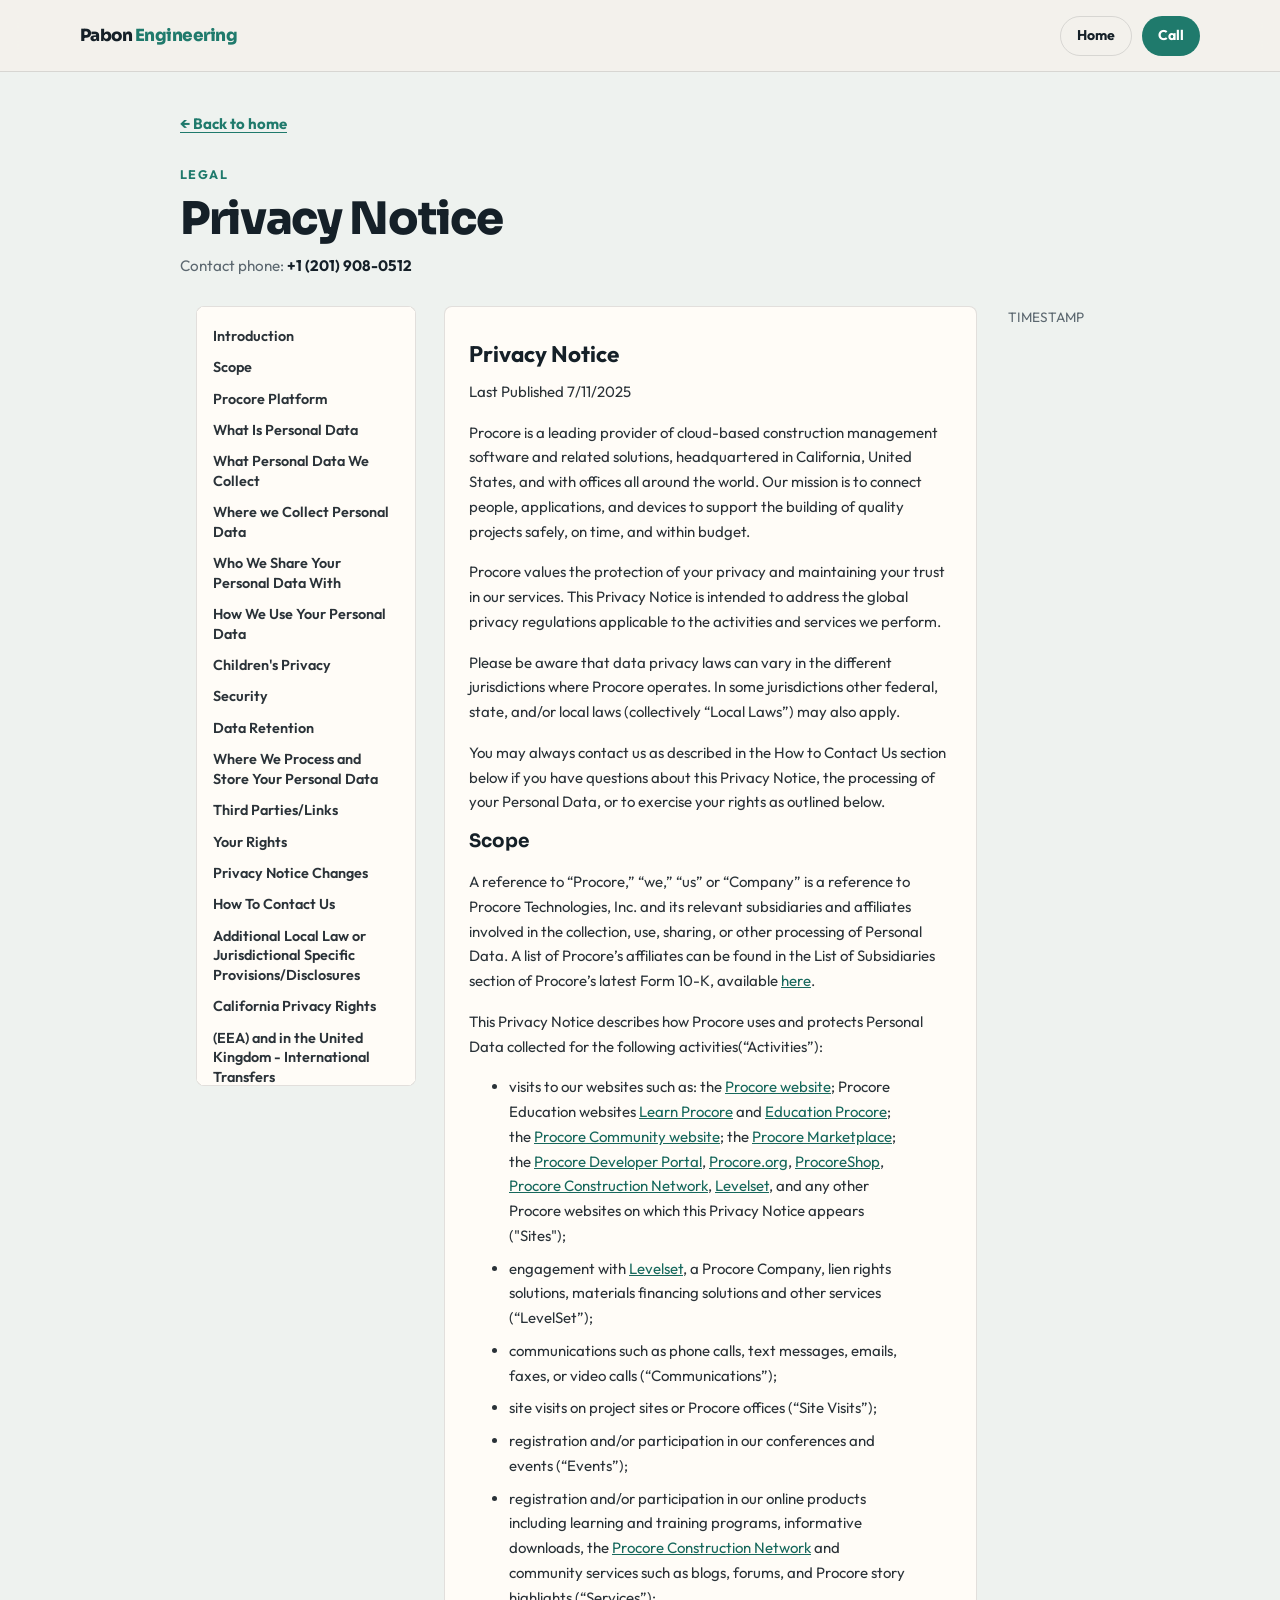
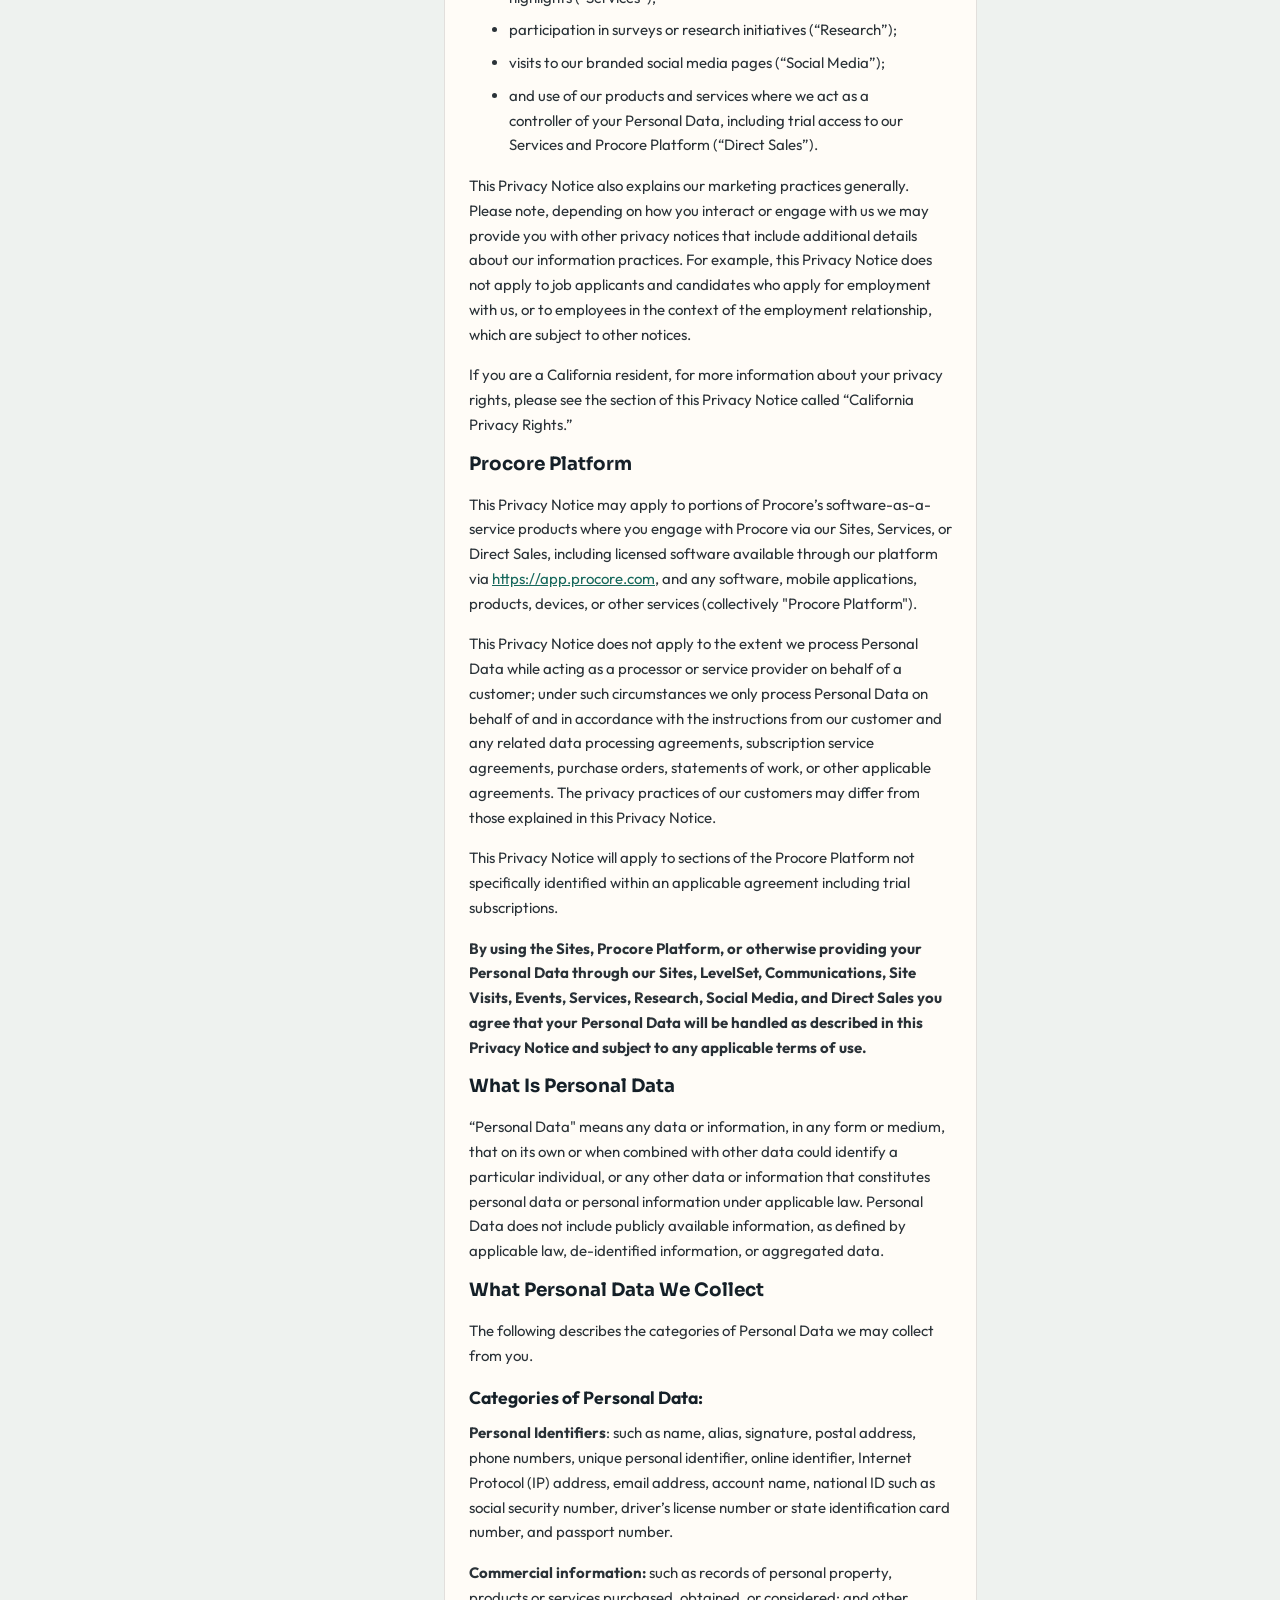
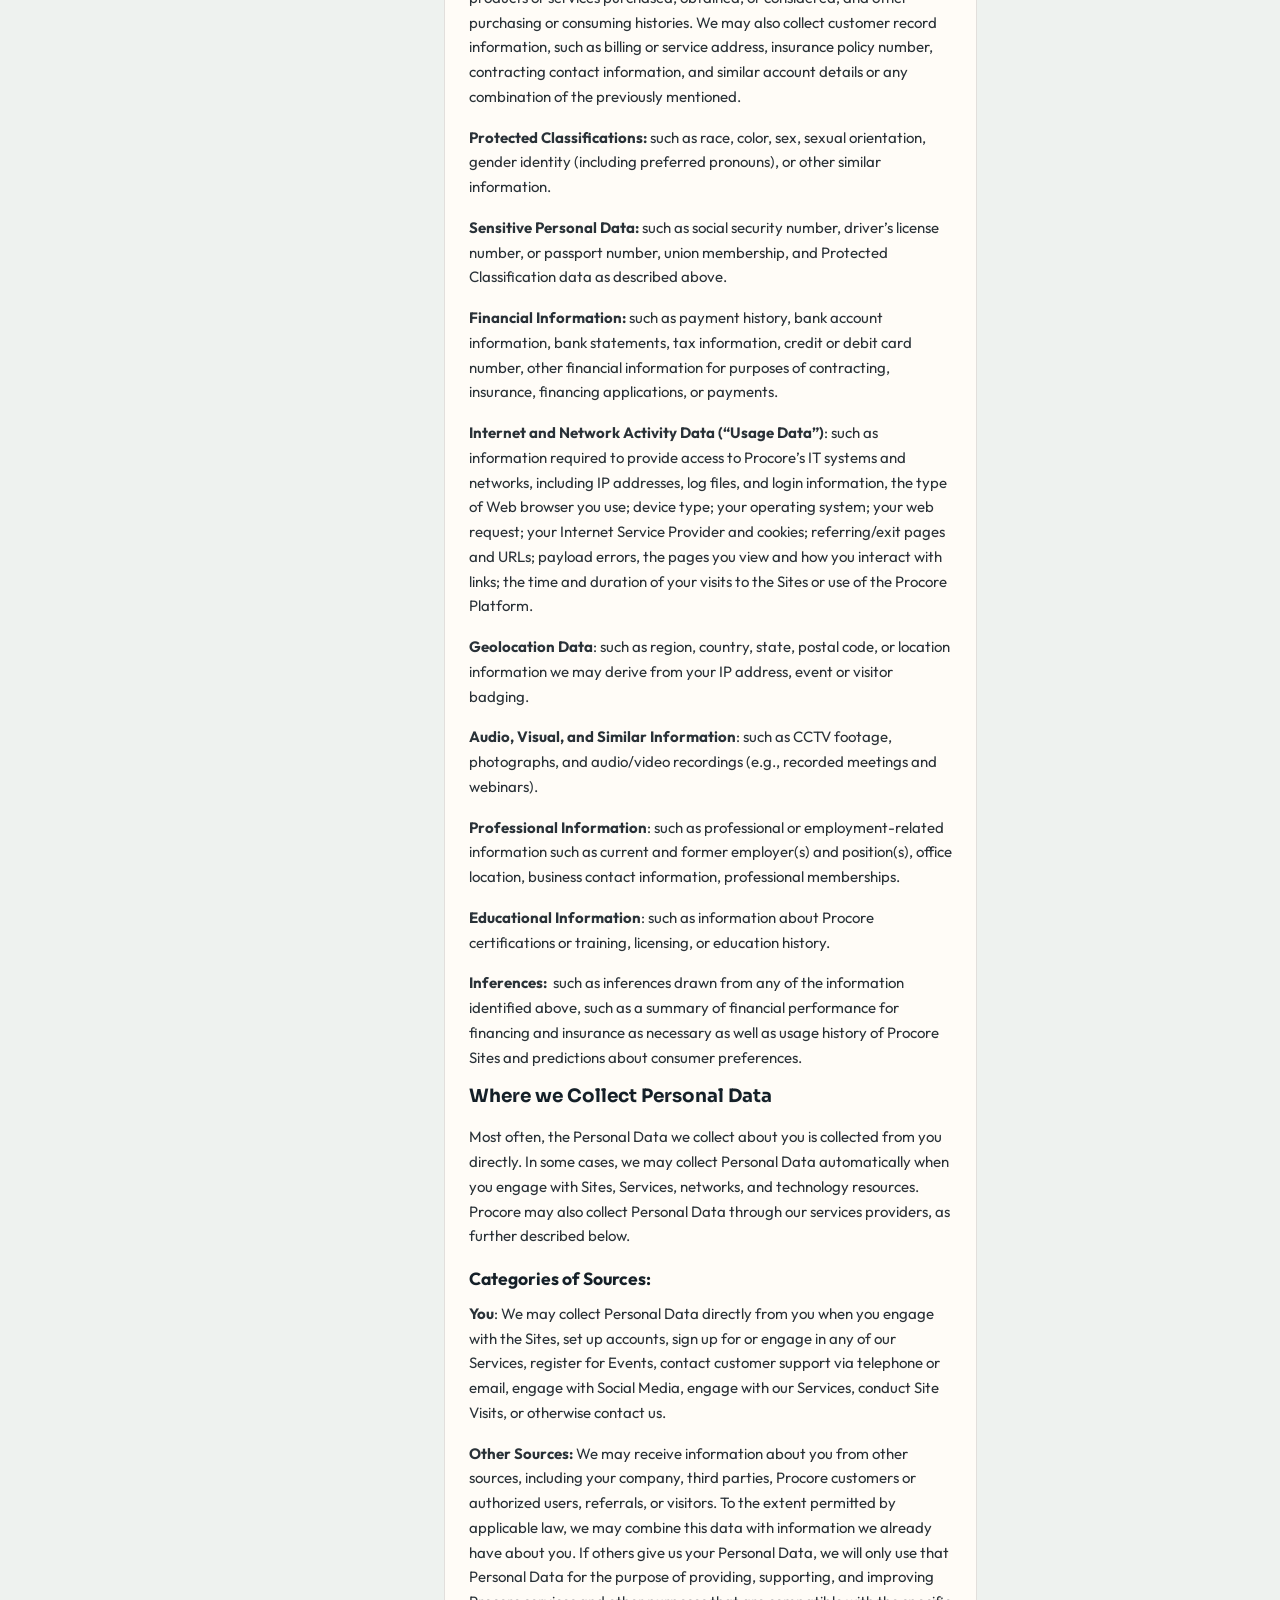
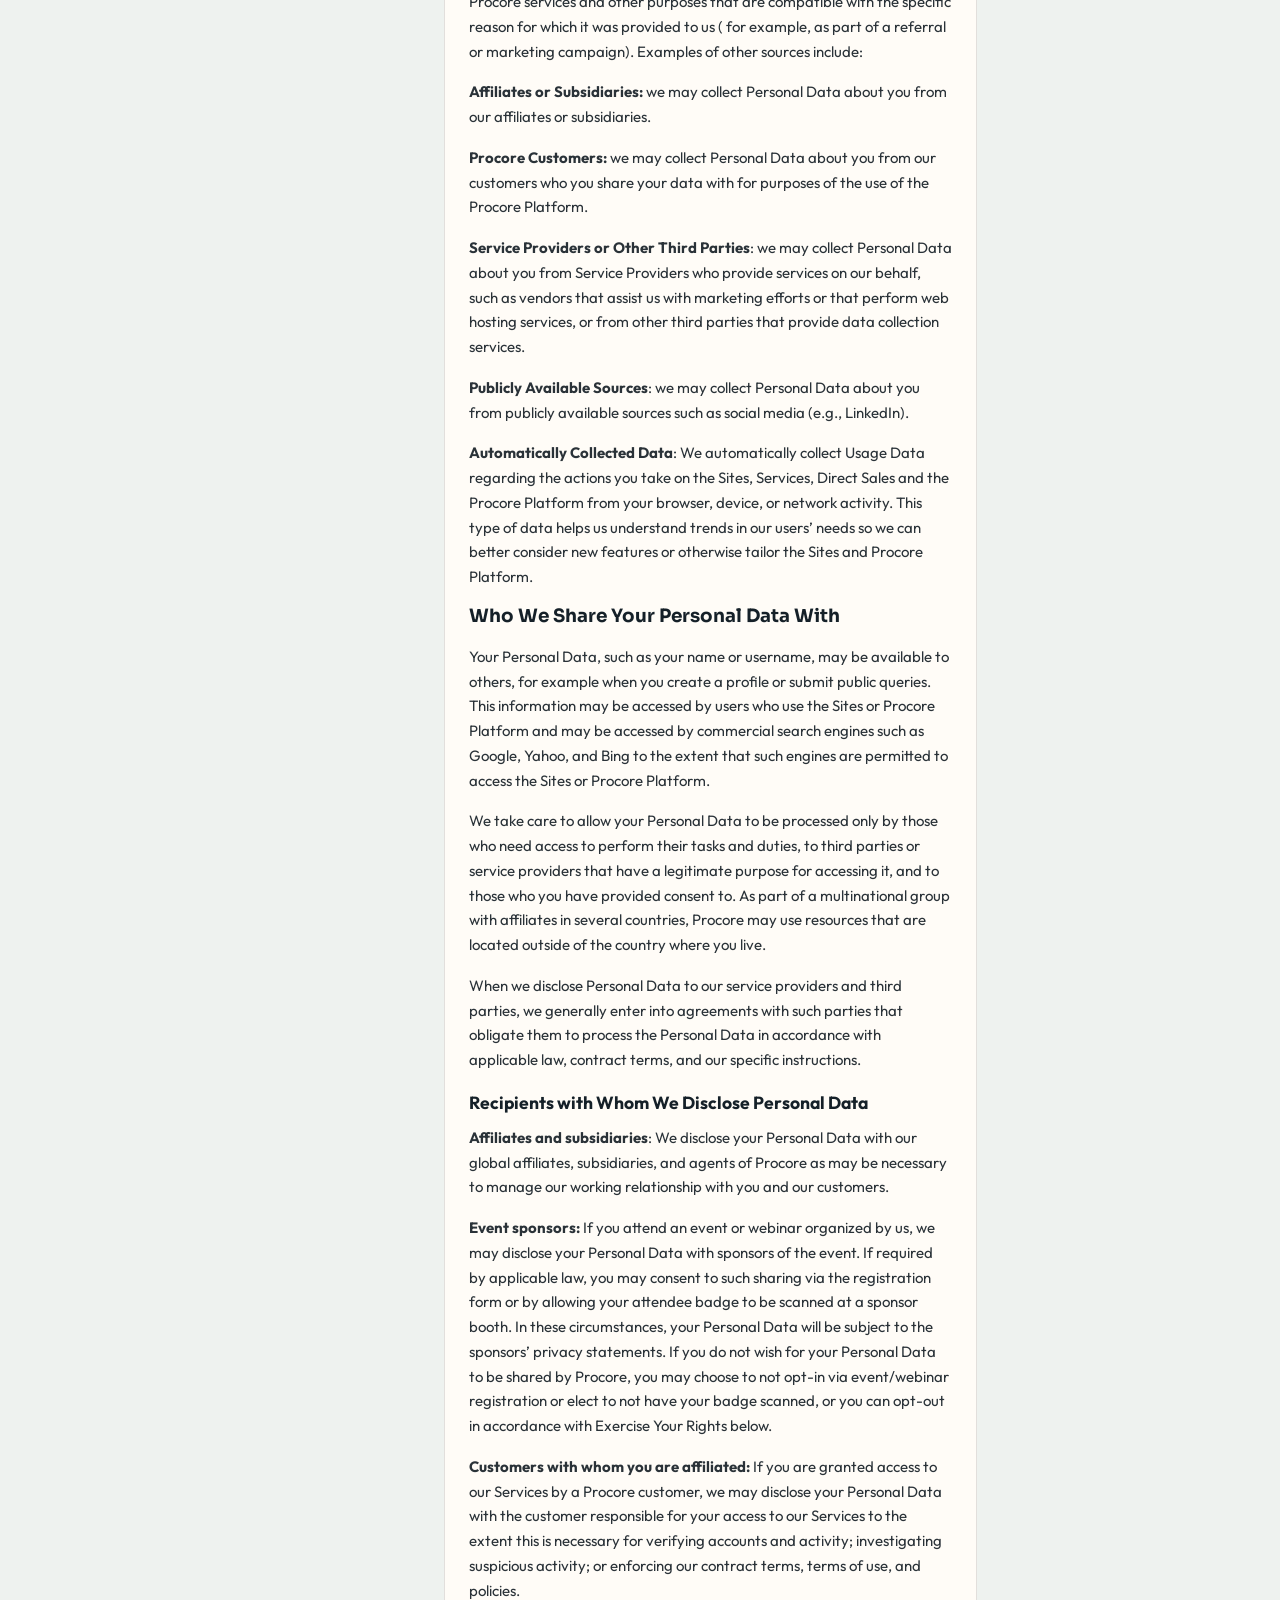
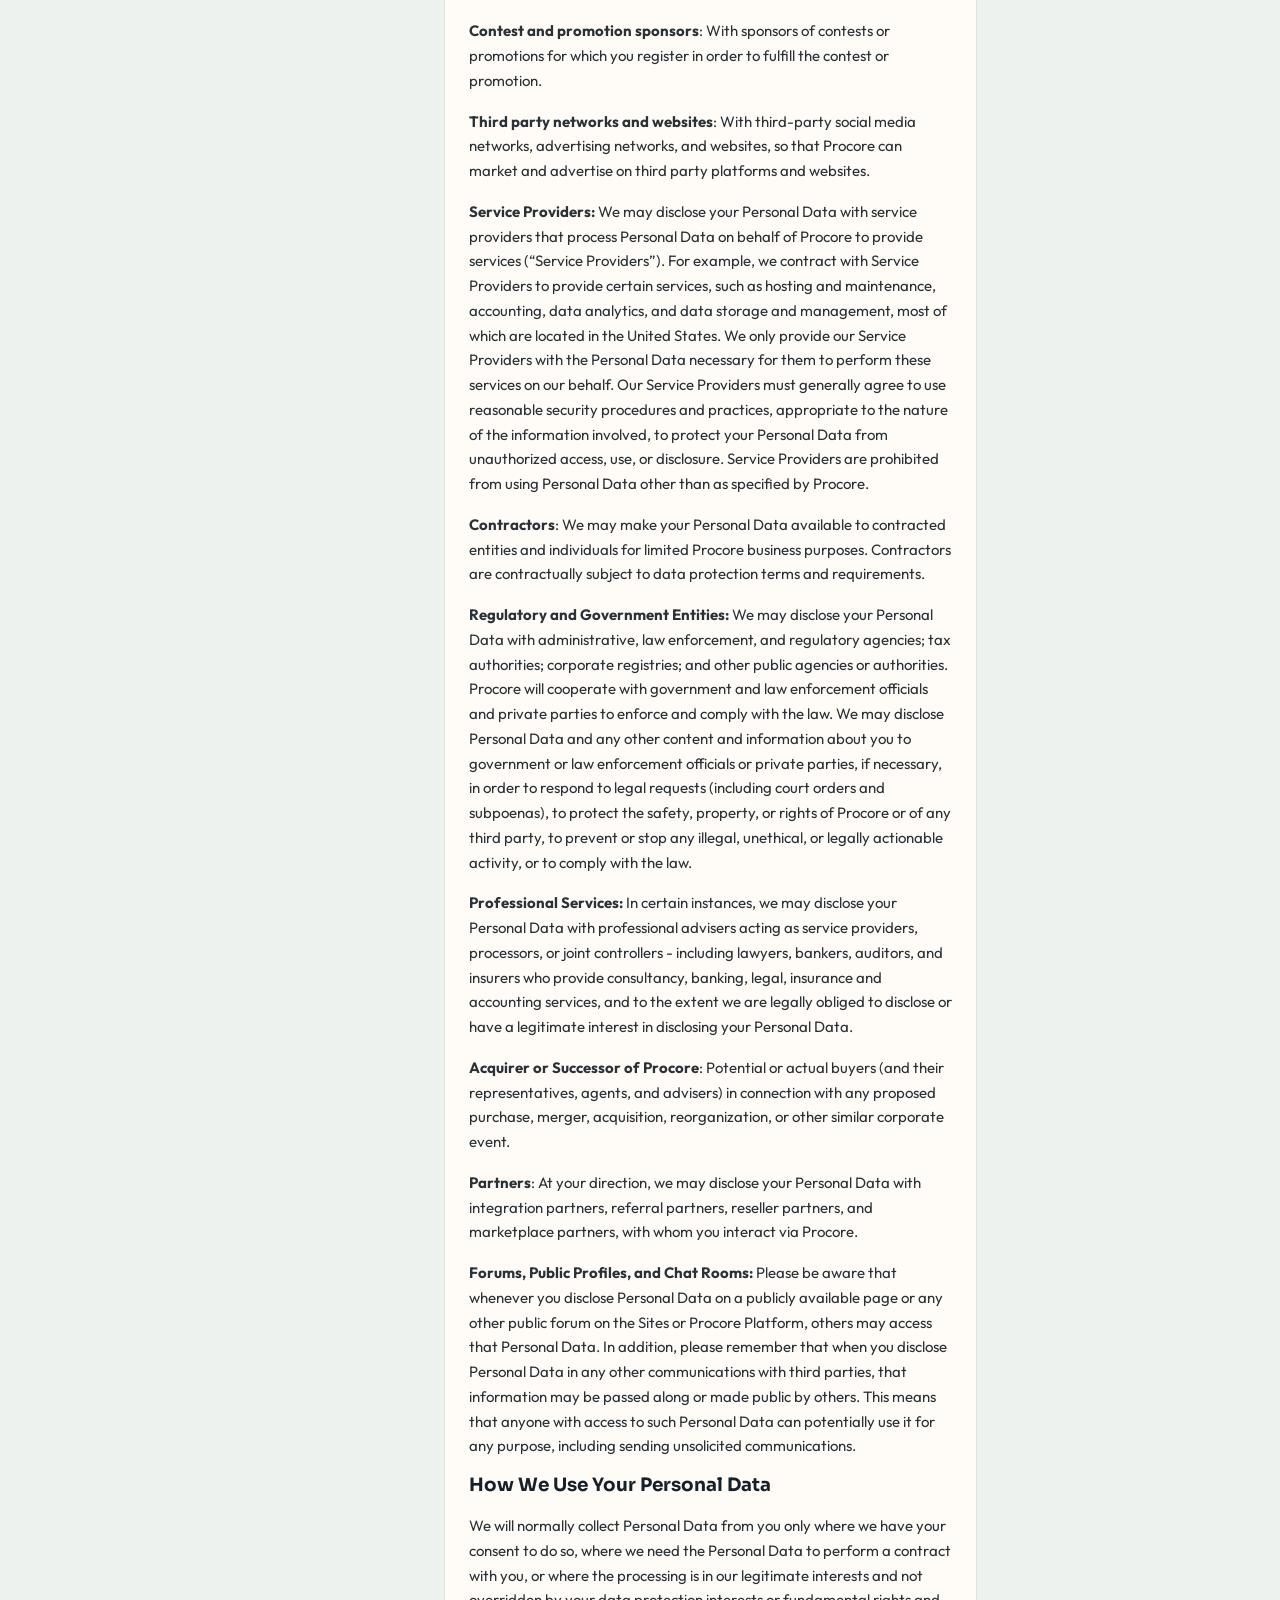
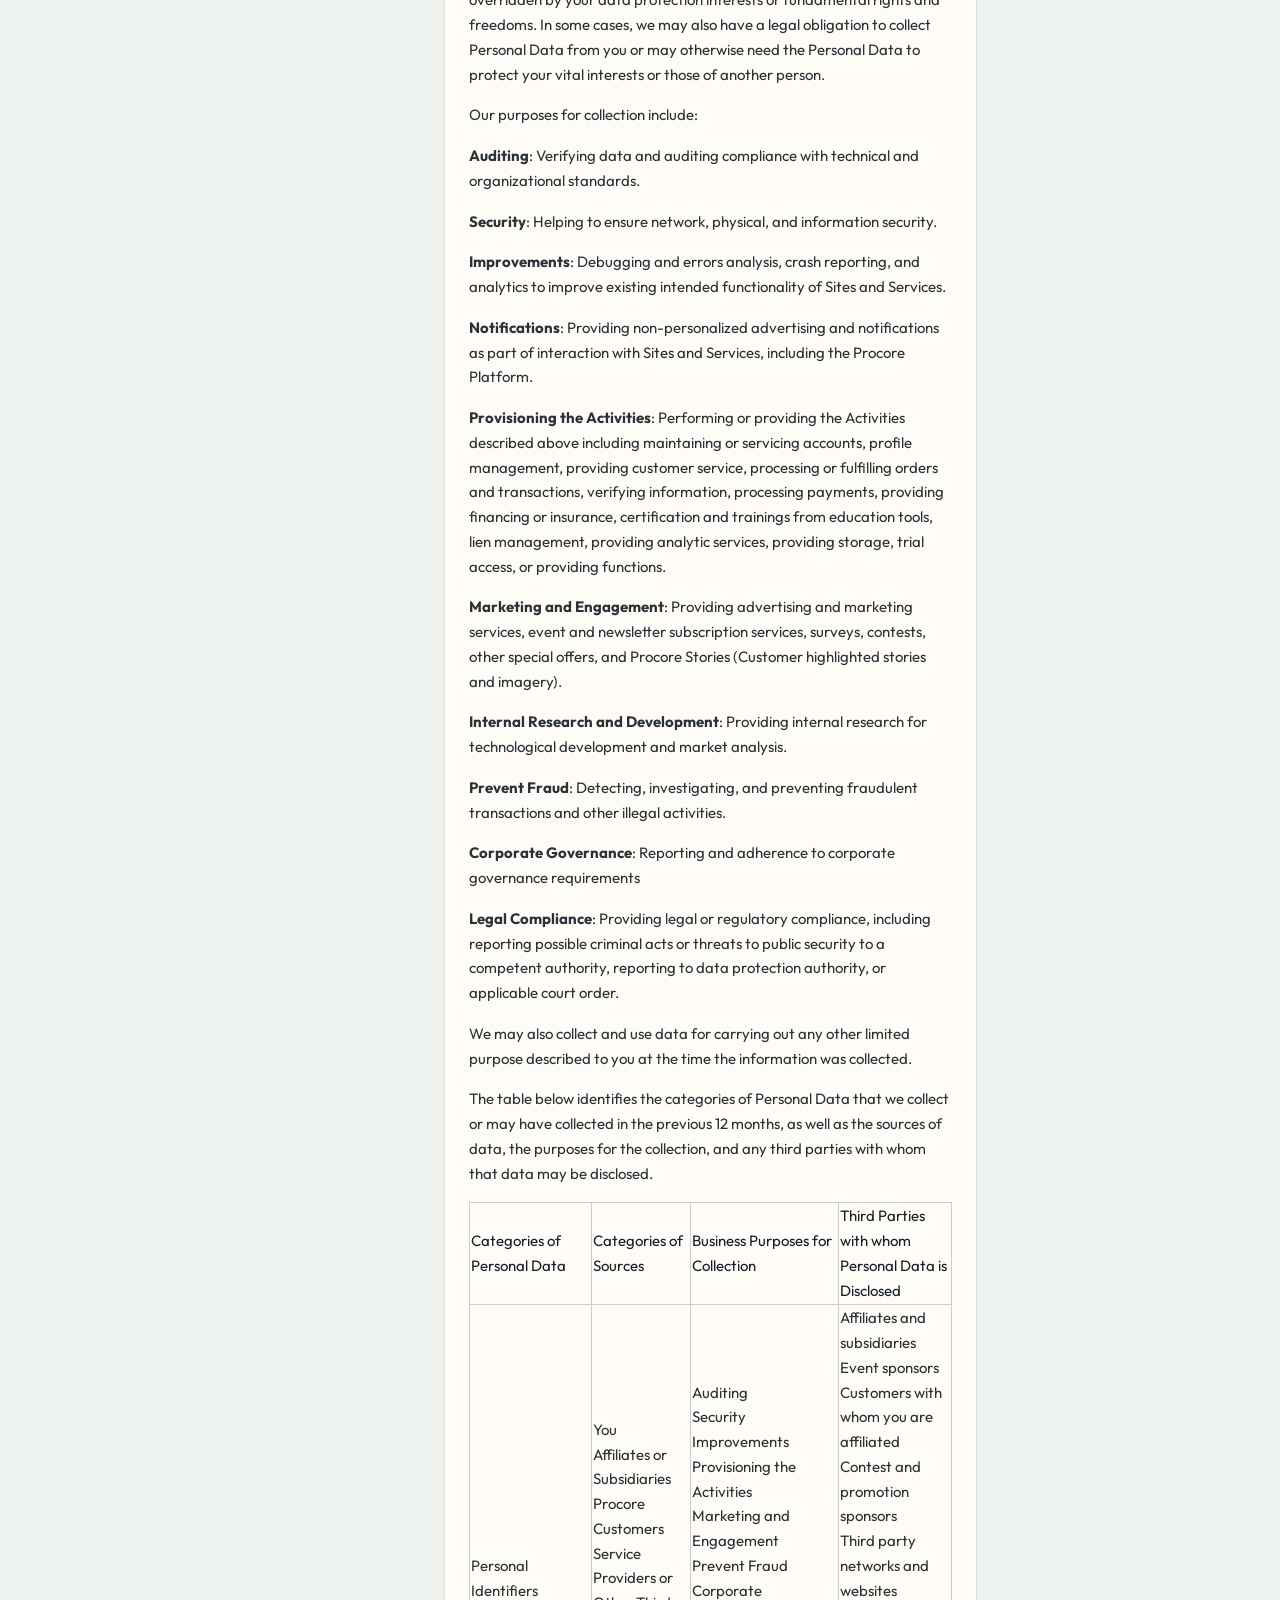
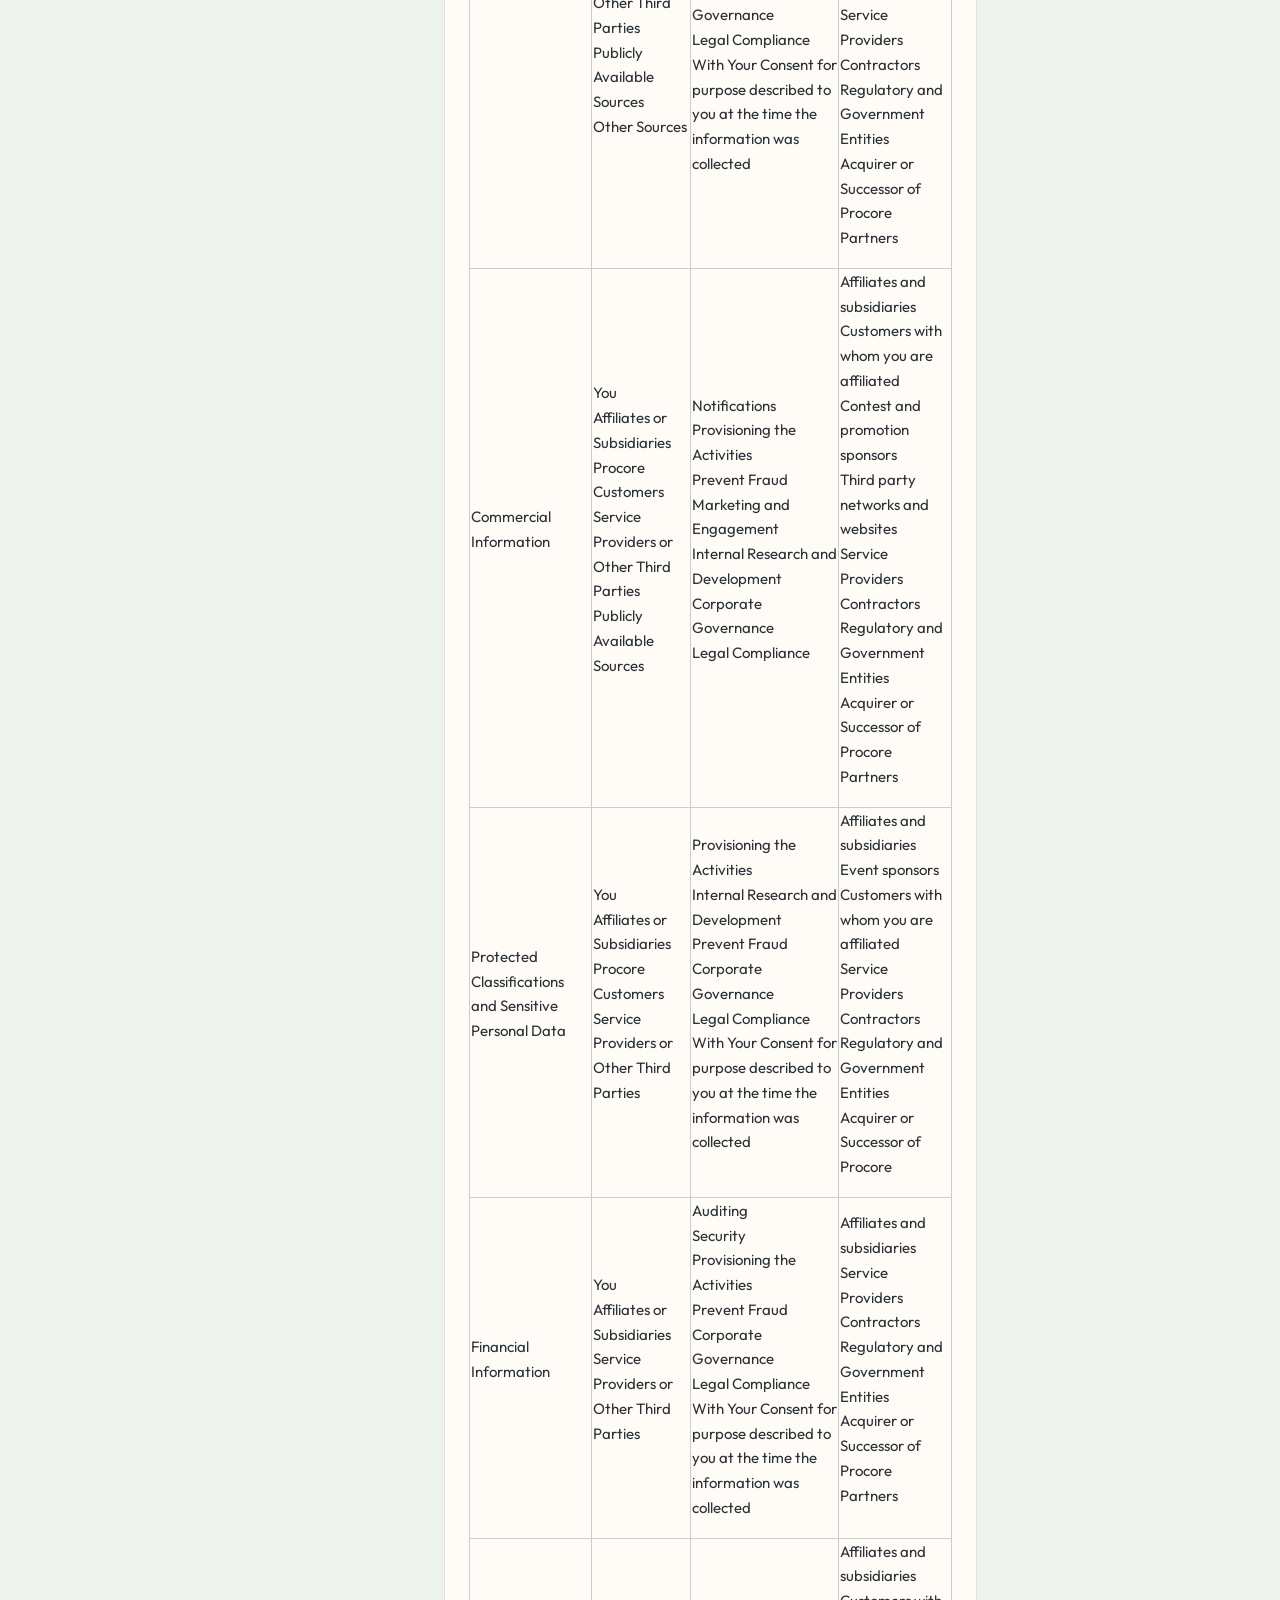
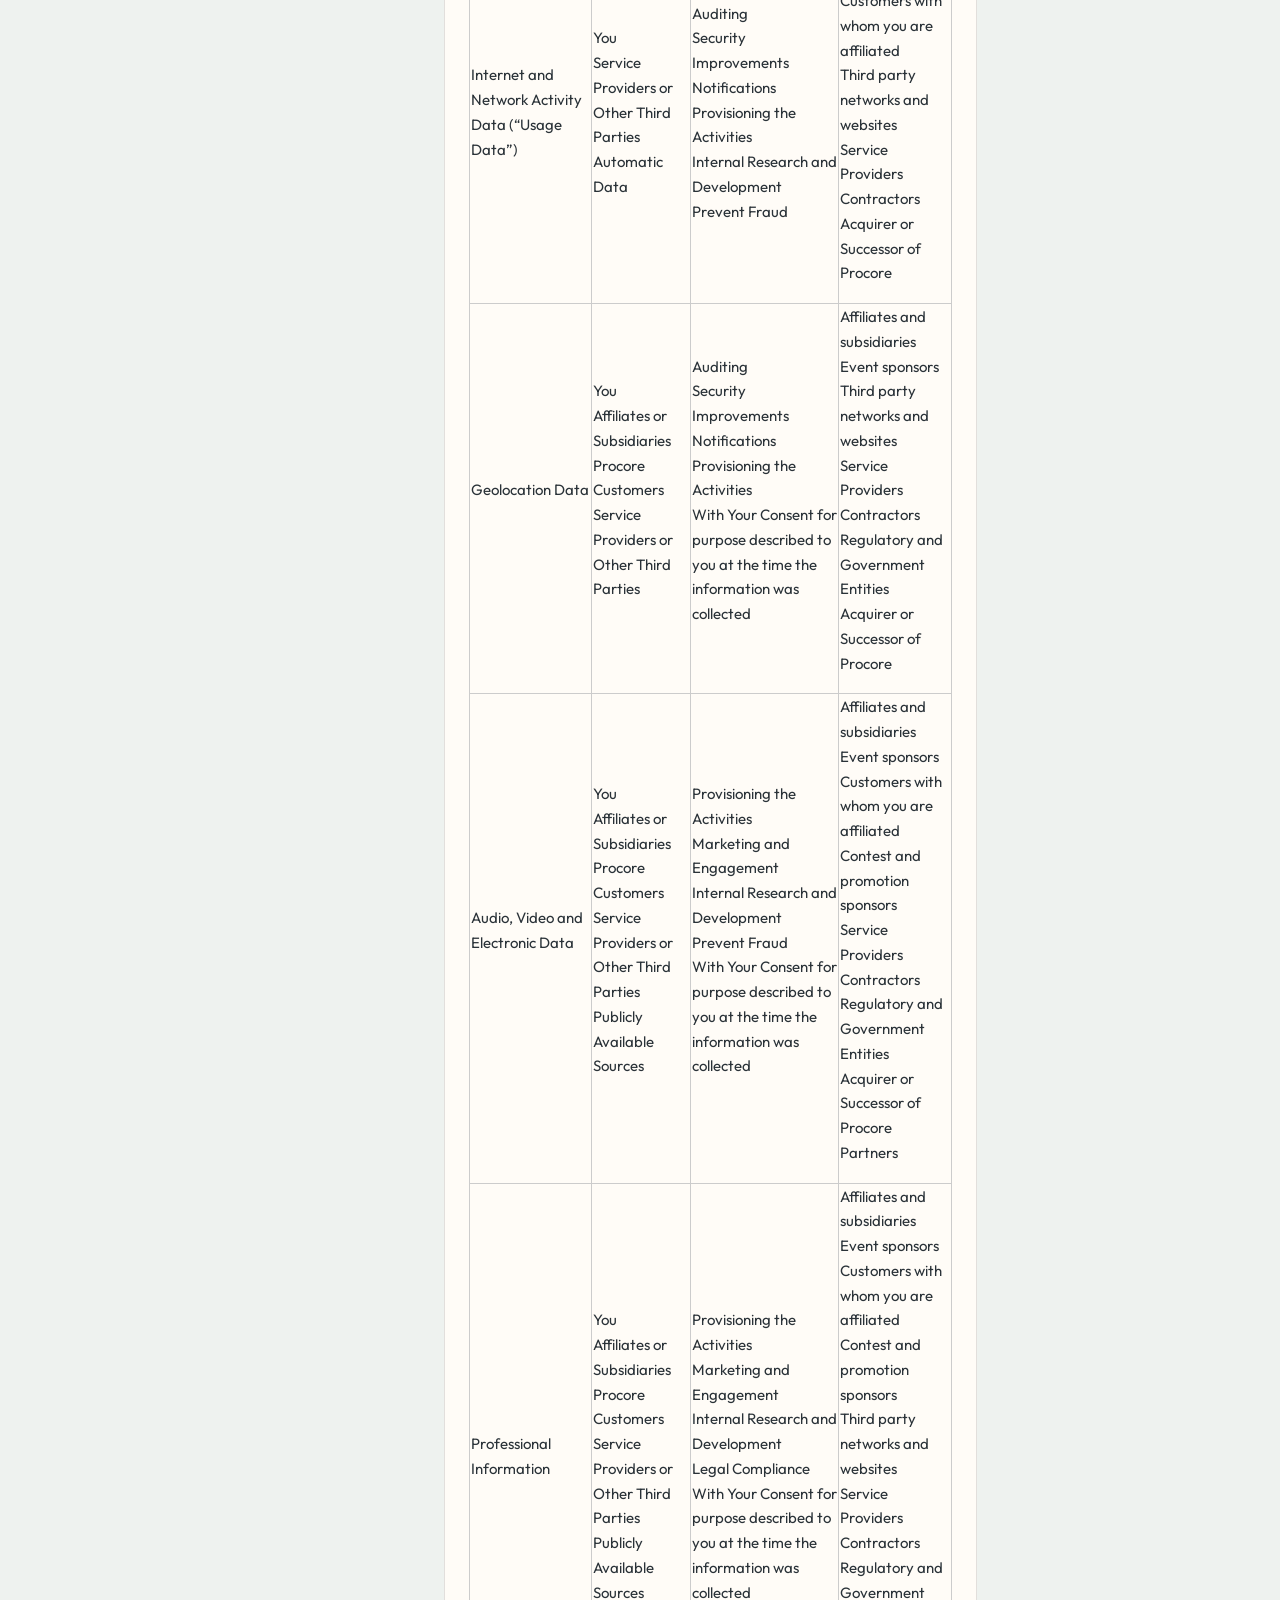
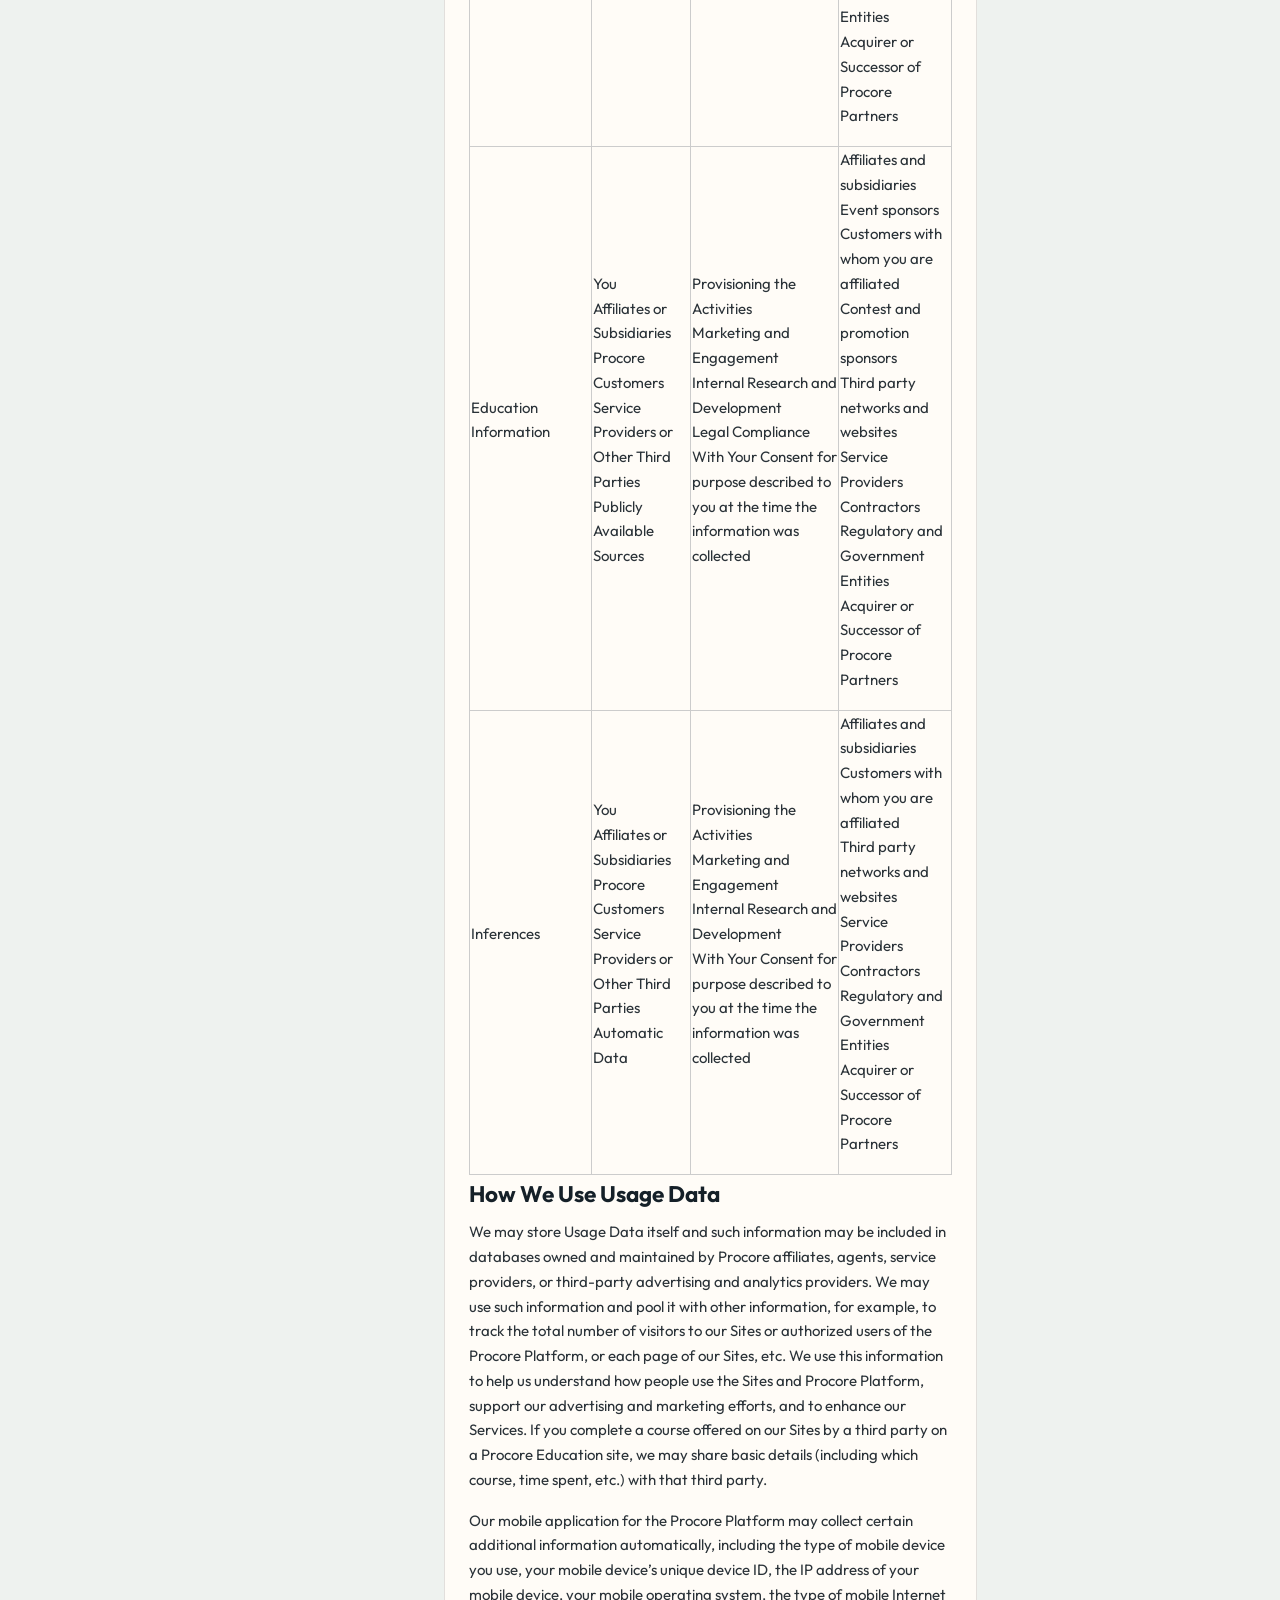
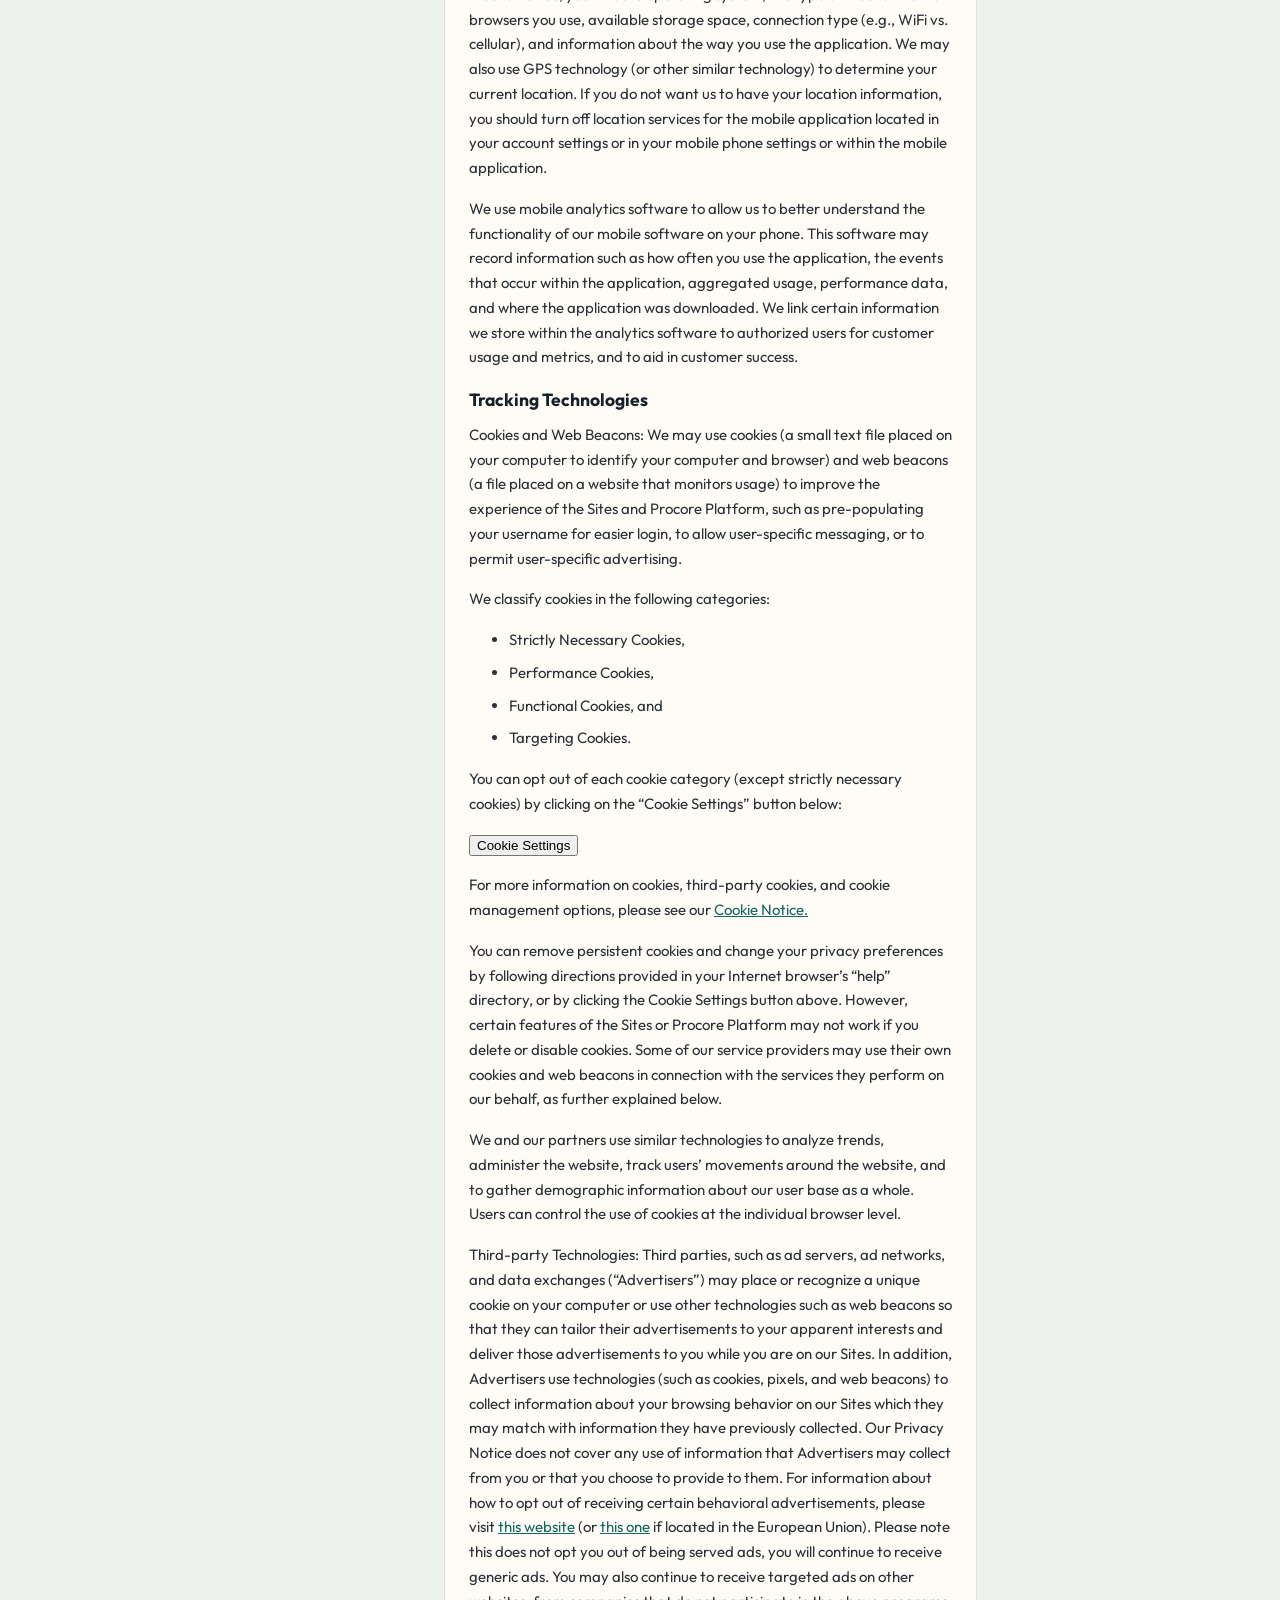
==== commit 2278dc5d: "Refresh profile site colors and branding without changing content. Keep the full Network profile pag" ====
--- a/privacy.html
+++ b/privacy.html
@@ -8,20 +8,20 @@
   <link rel="icon" href="assets/favicon.ico" />
   <link rel="preconnect" href="https://fonts.googleapis.com" />
   <link rel="preconnect" href="https://fonts.gstatic.com" crossorigin />
-  <link href="https://fonts.googleapis.com/css2?family=Manrope:wght@400;500;600;700&family=Syne:wght@600;700;800&display=swap" rel="stylesheet" />
+  <link href="https://fonts.googleapis.com/css2?family=Outfit:wght@400;500;600;700&family=Sora:wght@600;700&display=swap" rel="stylesheet" />
   <link rel="stylesheet" href="assets/legal/otnotice-core.css" />
   <link rel="stylesheet" href="assets/legal/otnotice-layout-left-aligned-menu.css" />
   <style>
     :root {
-      --ink: #12161a;
+      --ink: #152028;
       --ink-soft: #2a3238;
       --muted: #5c6870;
-      --paper: #f3f1ec;
+      --paper: #eef2ef;
       --white: #fffcf7;
-      --teal: #0f6e6a;
-      --teal-deep: #0a4f4c;
+      --teal: #1f7a6c;
+      --teal-deep: #14574d;
       --line: rgba(18, 22, 26, 0.12);
-      --link: #0f6e6a;
+      --link: #17685c;
       --header-h: 72px;
     }
     * { box-sizing: border-box; }
@@ -30,7 +30,7 @@
       margin: 0;
       width: 100%;
       overflow-x: hidden;
-      font-family: "Manrope", sans-serif;
+      font-family: "Outfit", sans-serif;
       color: var(--ink);
       background: var(--paper);
       font-size: 15px;
@@ -56,7 +56,7 @@
       display: flex; align-items: center; justify-content: space-between; gap: 16px;
     }
     .wordmark {
-      font-family: "Syne", sans-serif;
+      font-family: "Sora", sans-serif;
       font-weight: 800;
       font-size: 1.05rem;
       letter-spacing: -0.03em;
@@ -87,7 +87,7 @@
     }
     .legal-main-title {
       margin: 0 0 8px;
-      font-family: "Syne", sans-serif;
+      font-family: "Sora", sans-serif;
       font-size: clamp(2rem, 4vw, 2.8rem);
       font-weight: 800;
       letter-spacing: -0.03em;
@@ -134,7 +134,7 @@
     .otnotice-menu > .otnotice-menu-section {
       width: auto !important;
       margin-bottom: 12px !important;
-      font-family: "Manrope", sans-serif !important;
+      font-family: "Outfit", sans-serif !important;
       font-size: 0.9rem !important;
       font-weight: 600 !important;
       line-height: 1.35 !important;
@@ -157,7 +157,7 @@
       margin-left: 0 !important;
     }
     .otnotice-section-header {
-      font-family: "Syne", sans-serif !important;
+      font-family: "Sora", sans-serif !important;
       color: var(--ink) !important;
       font-size: 1.15rem !important;
     }
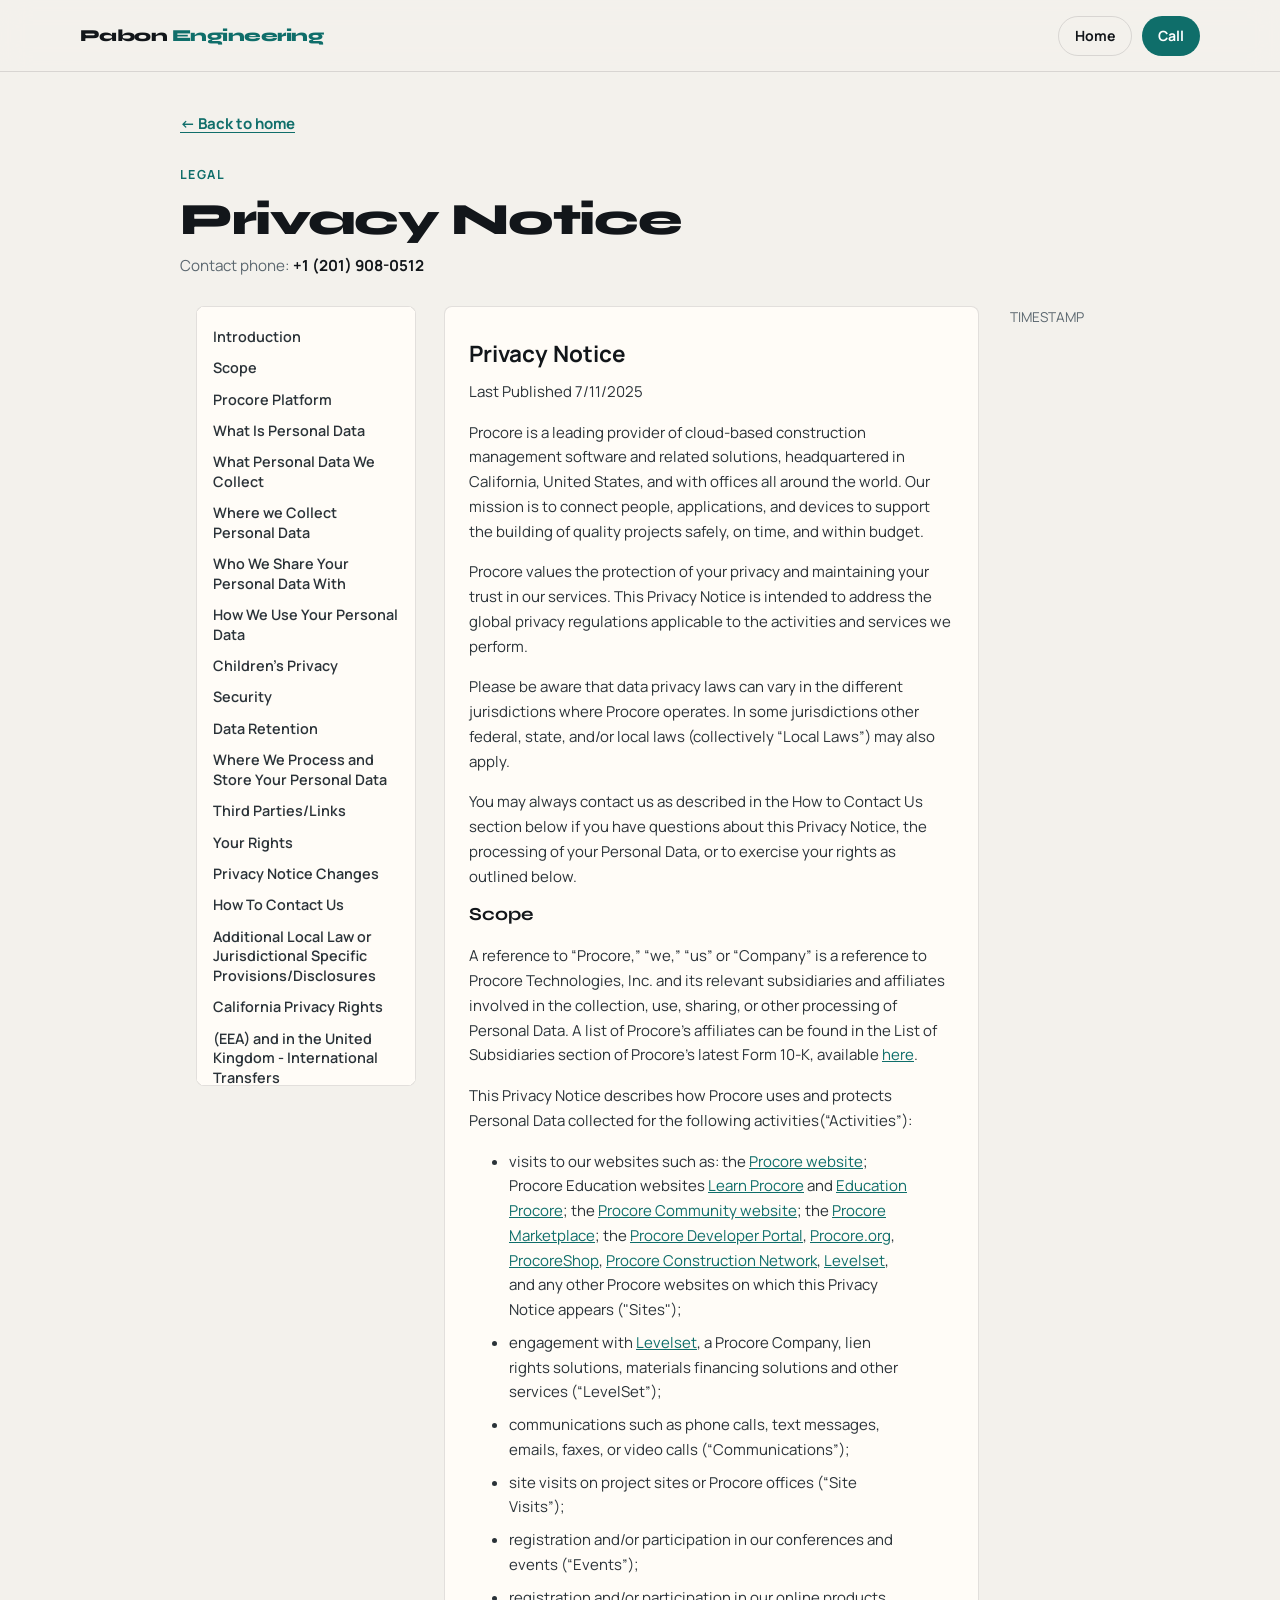
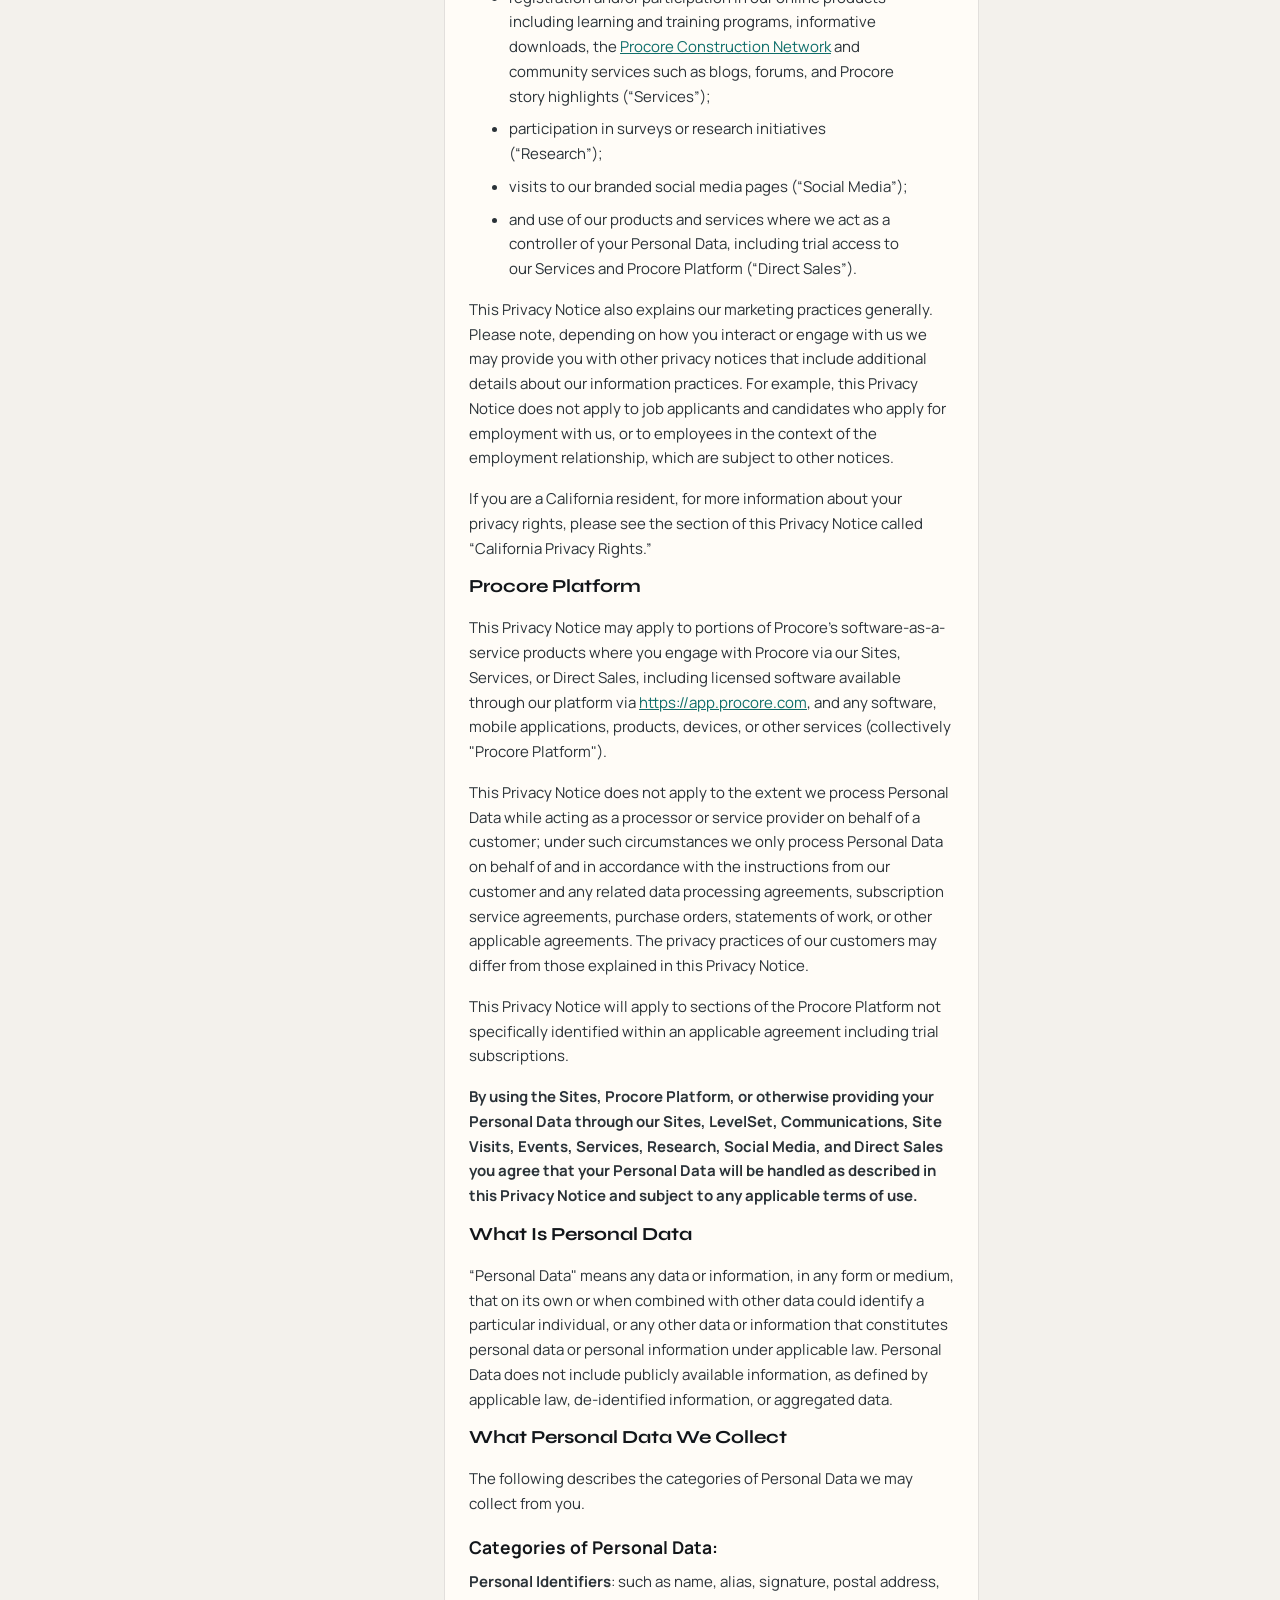
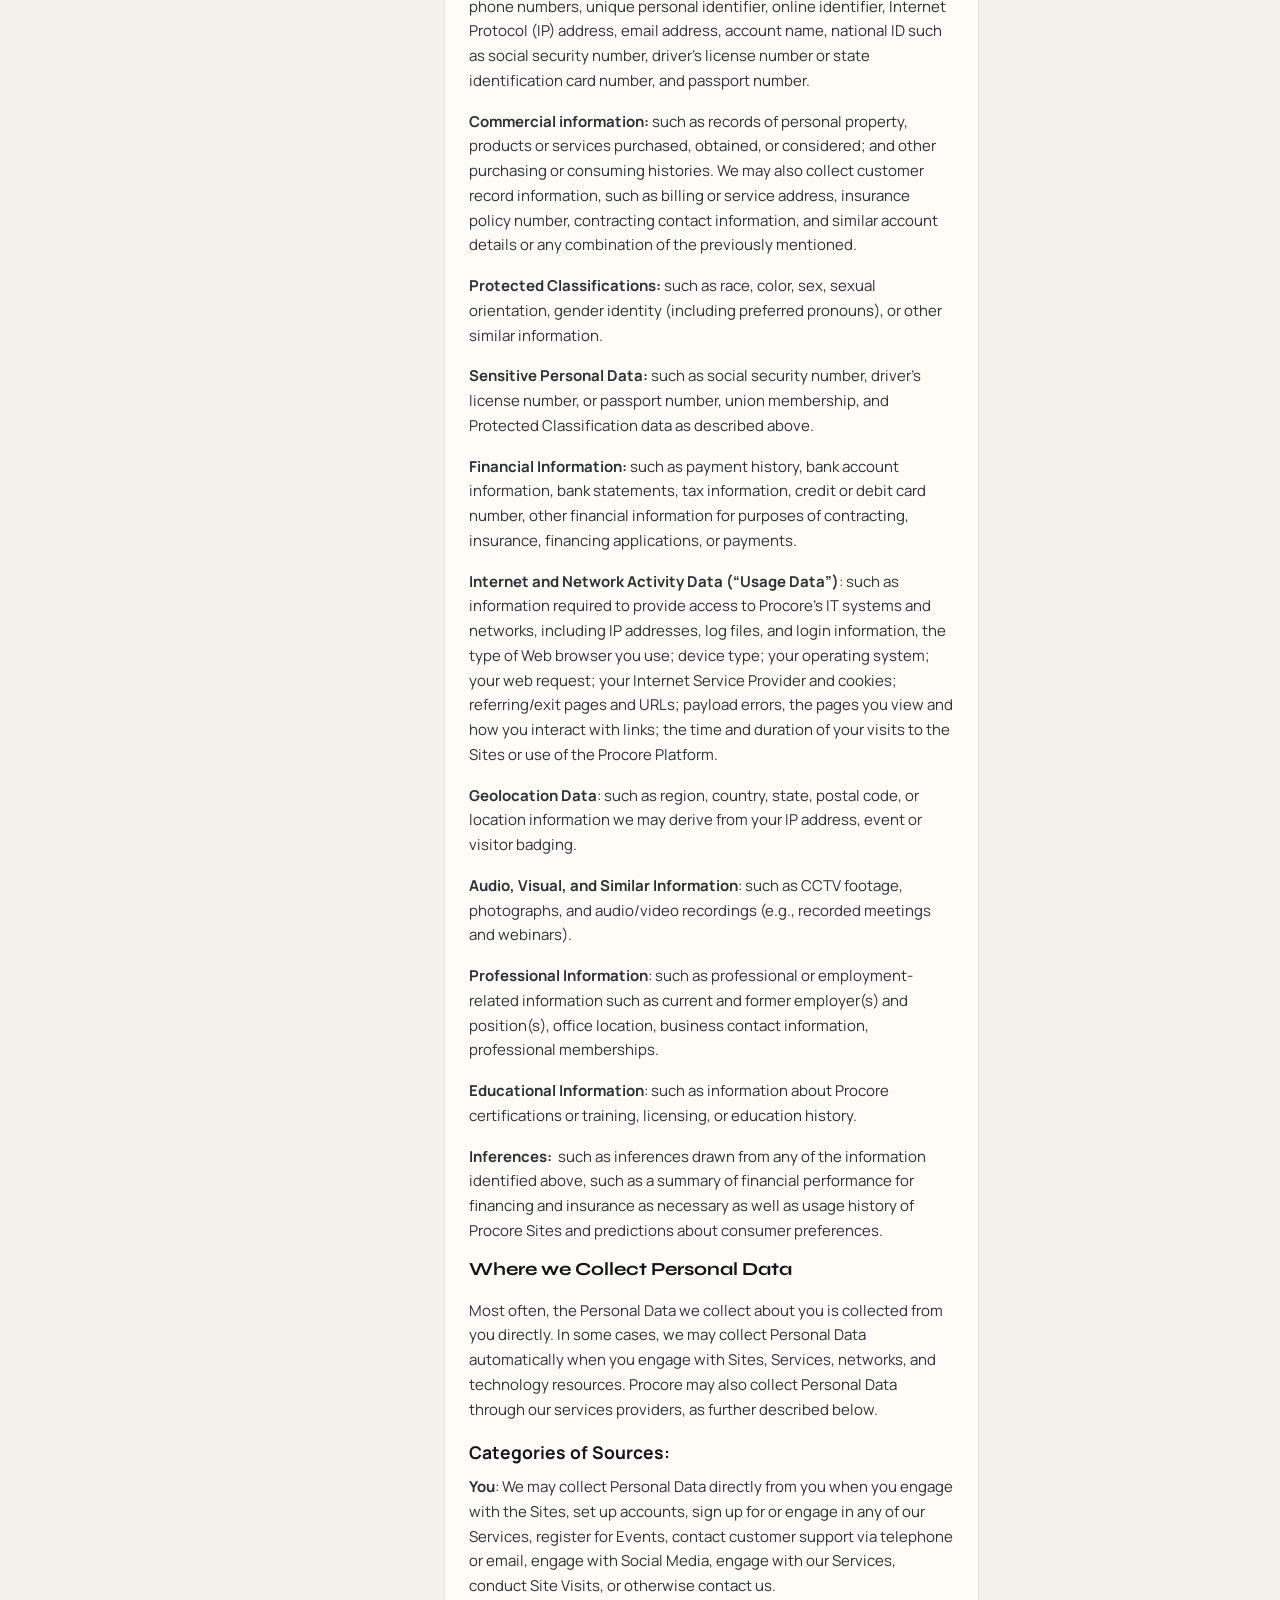
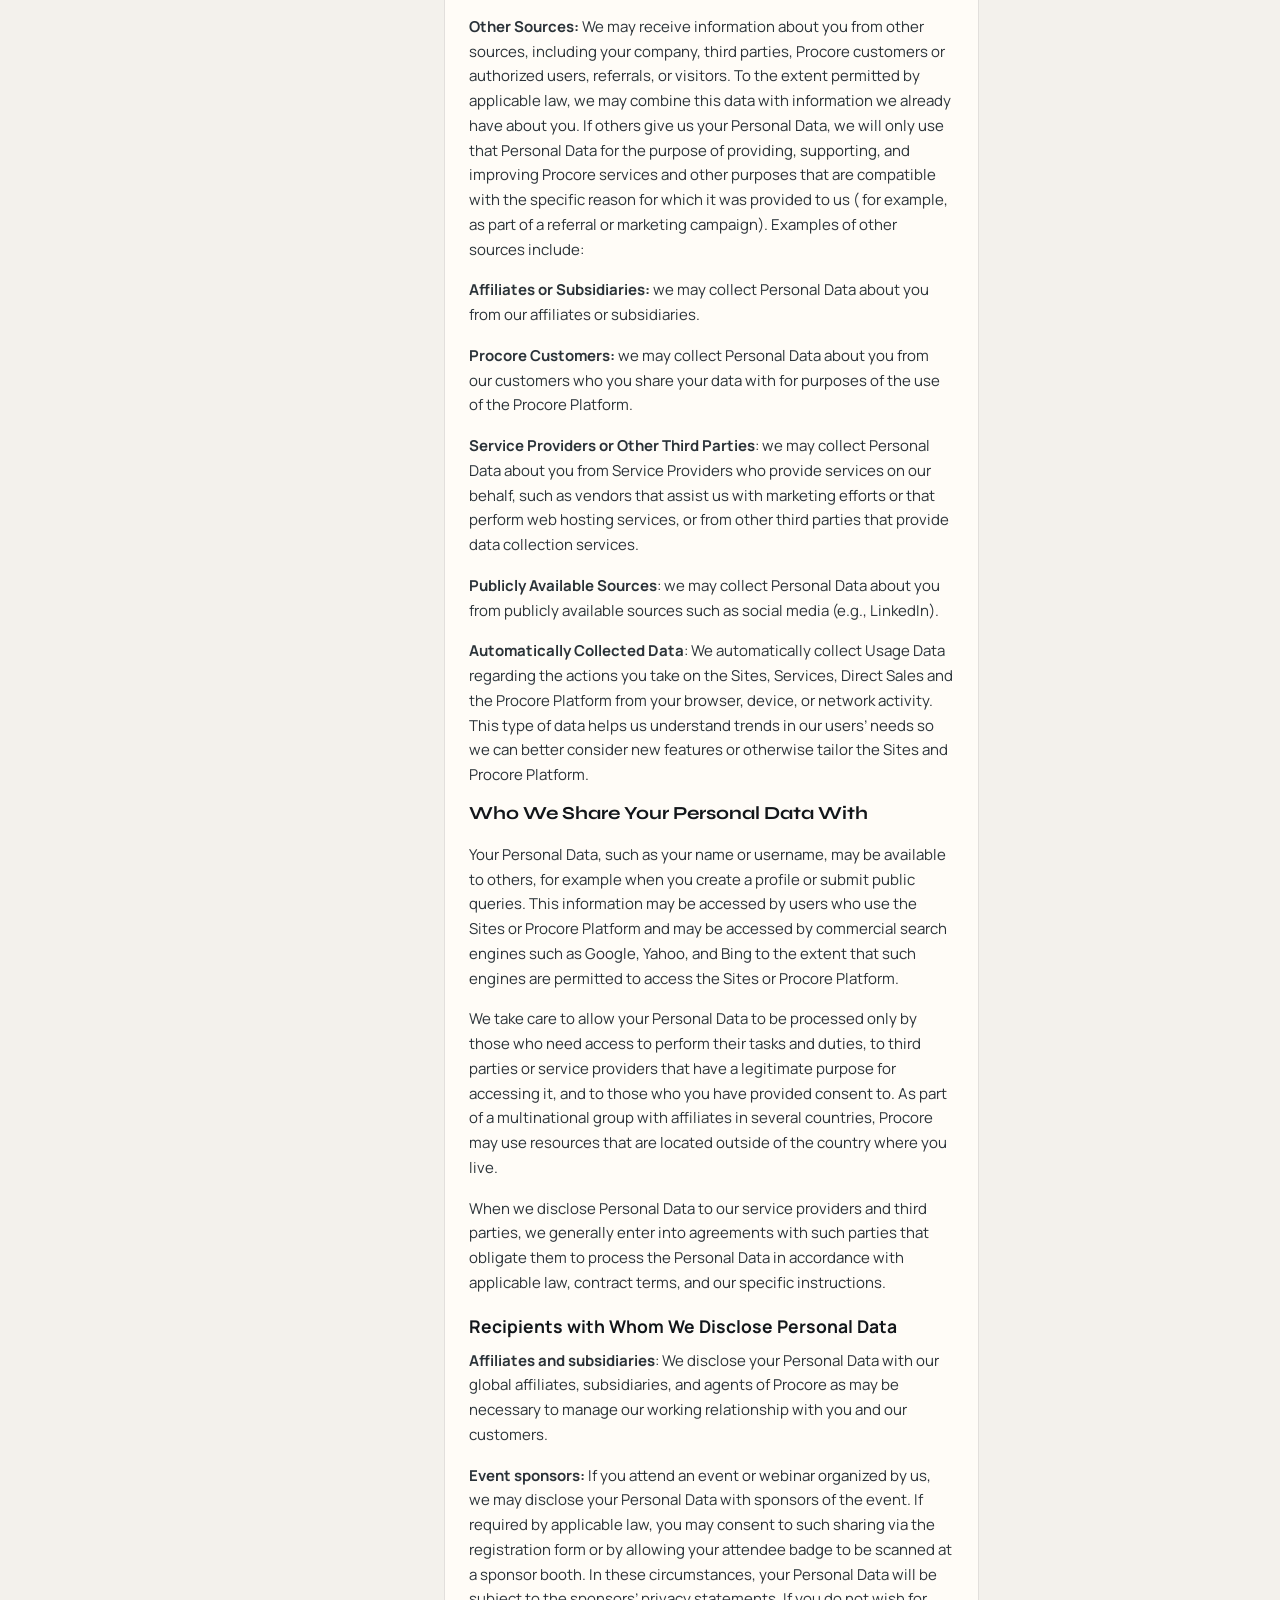
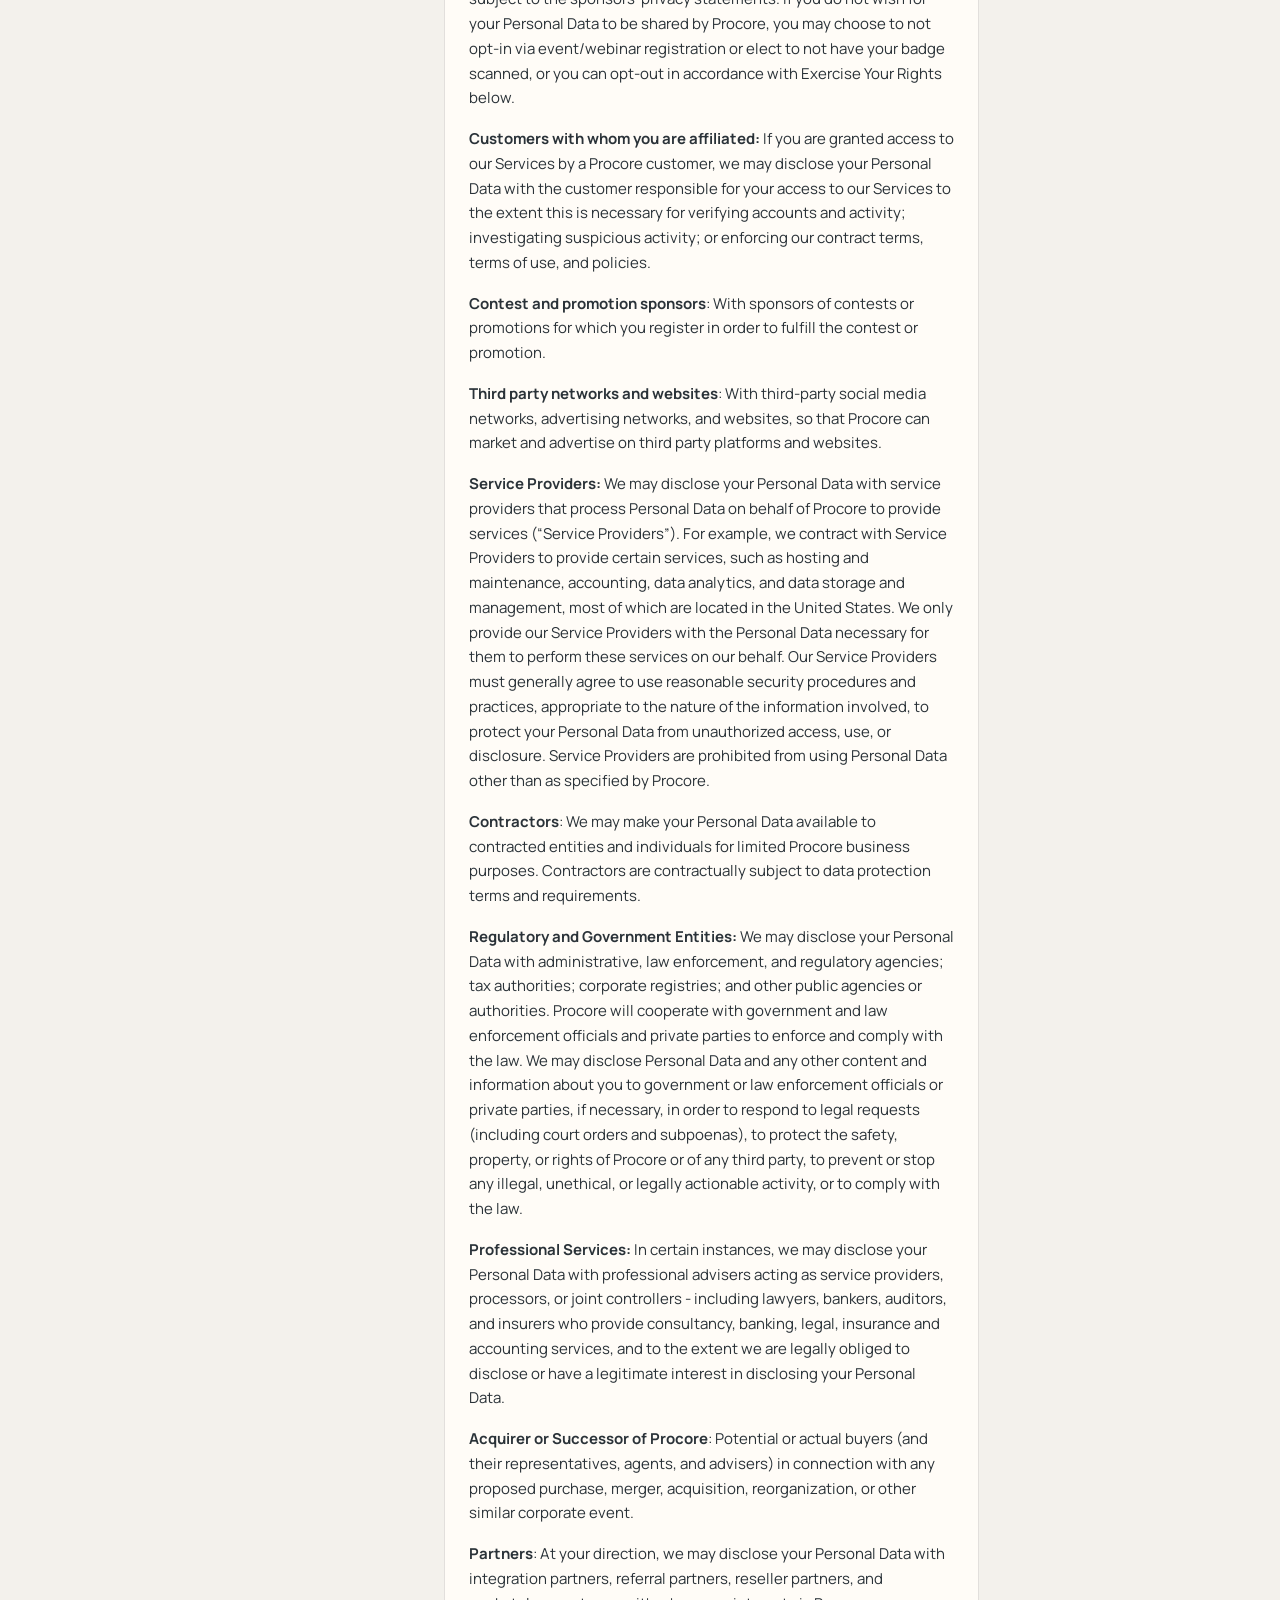
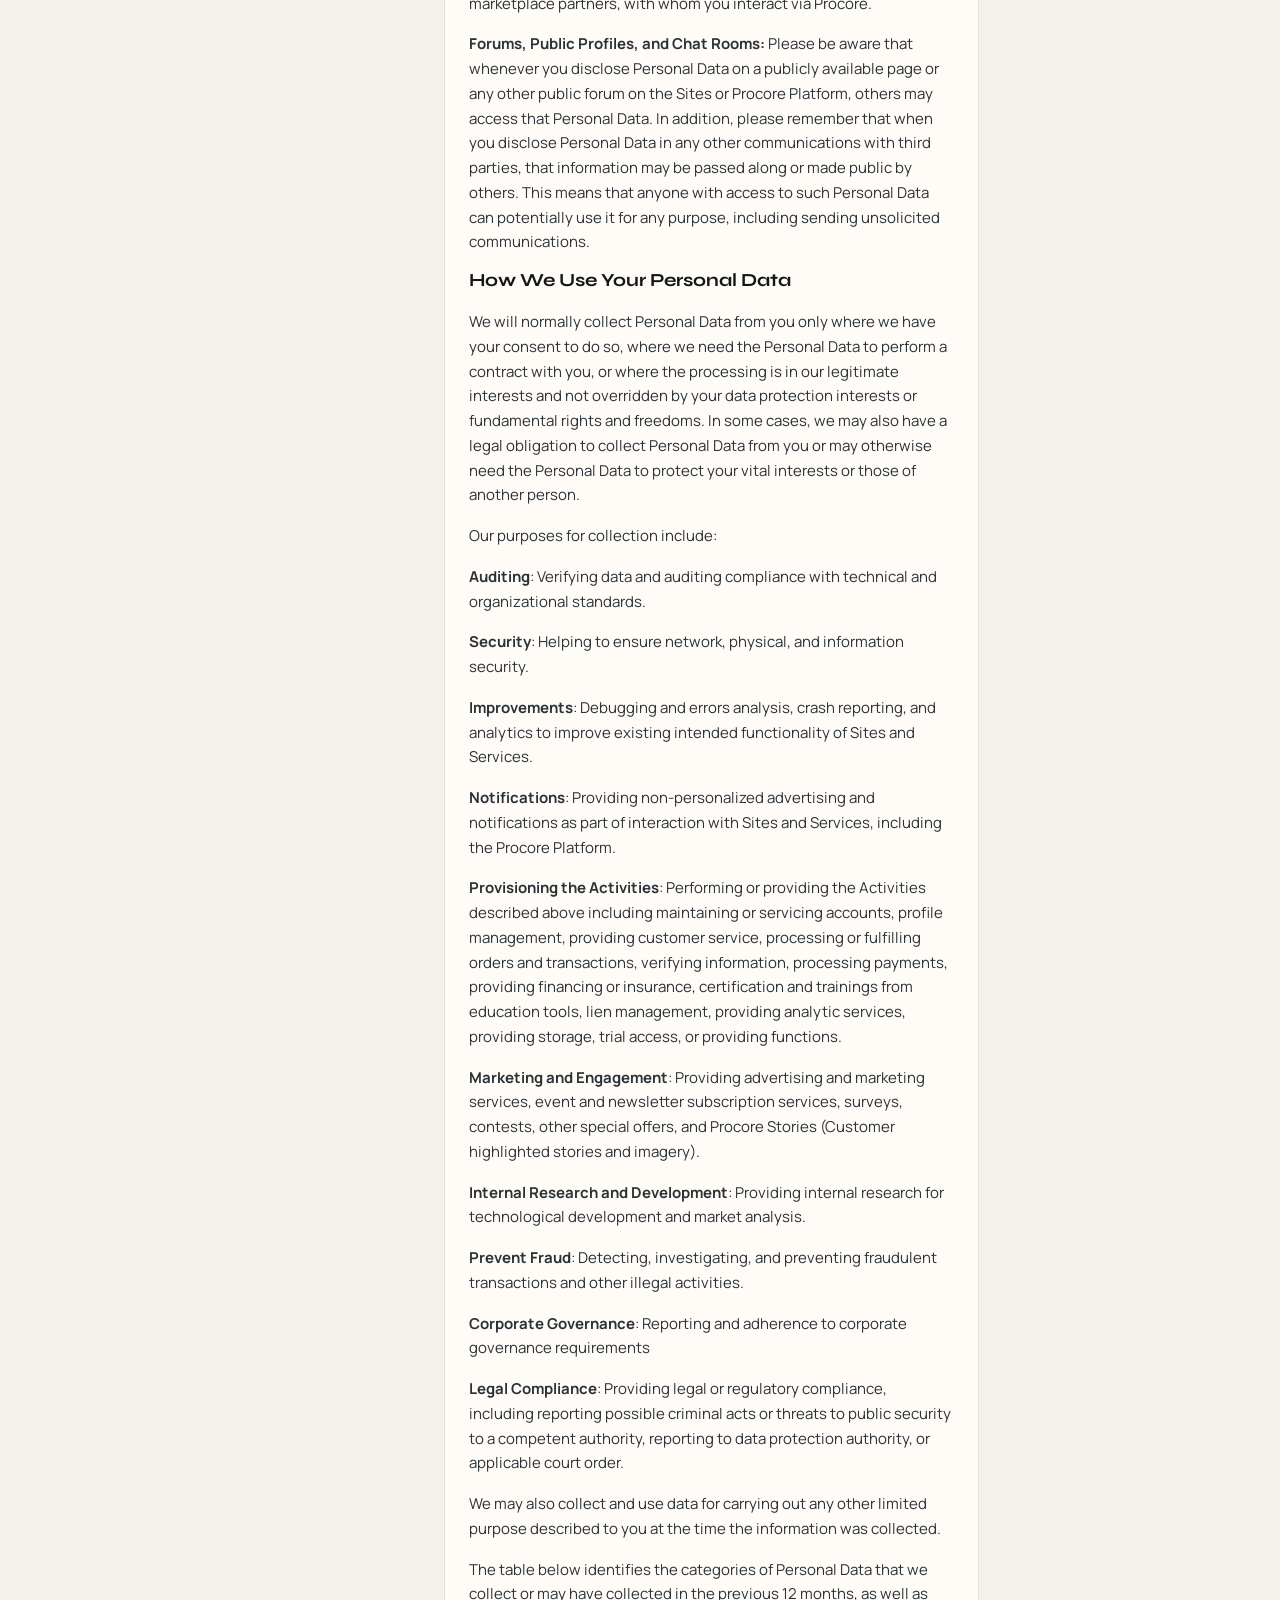
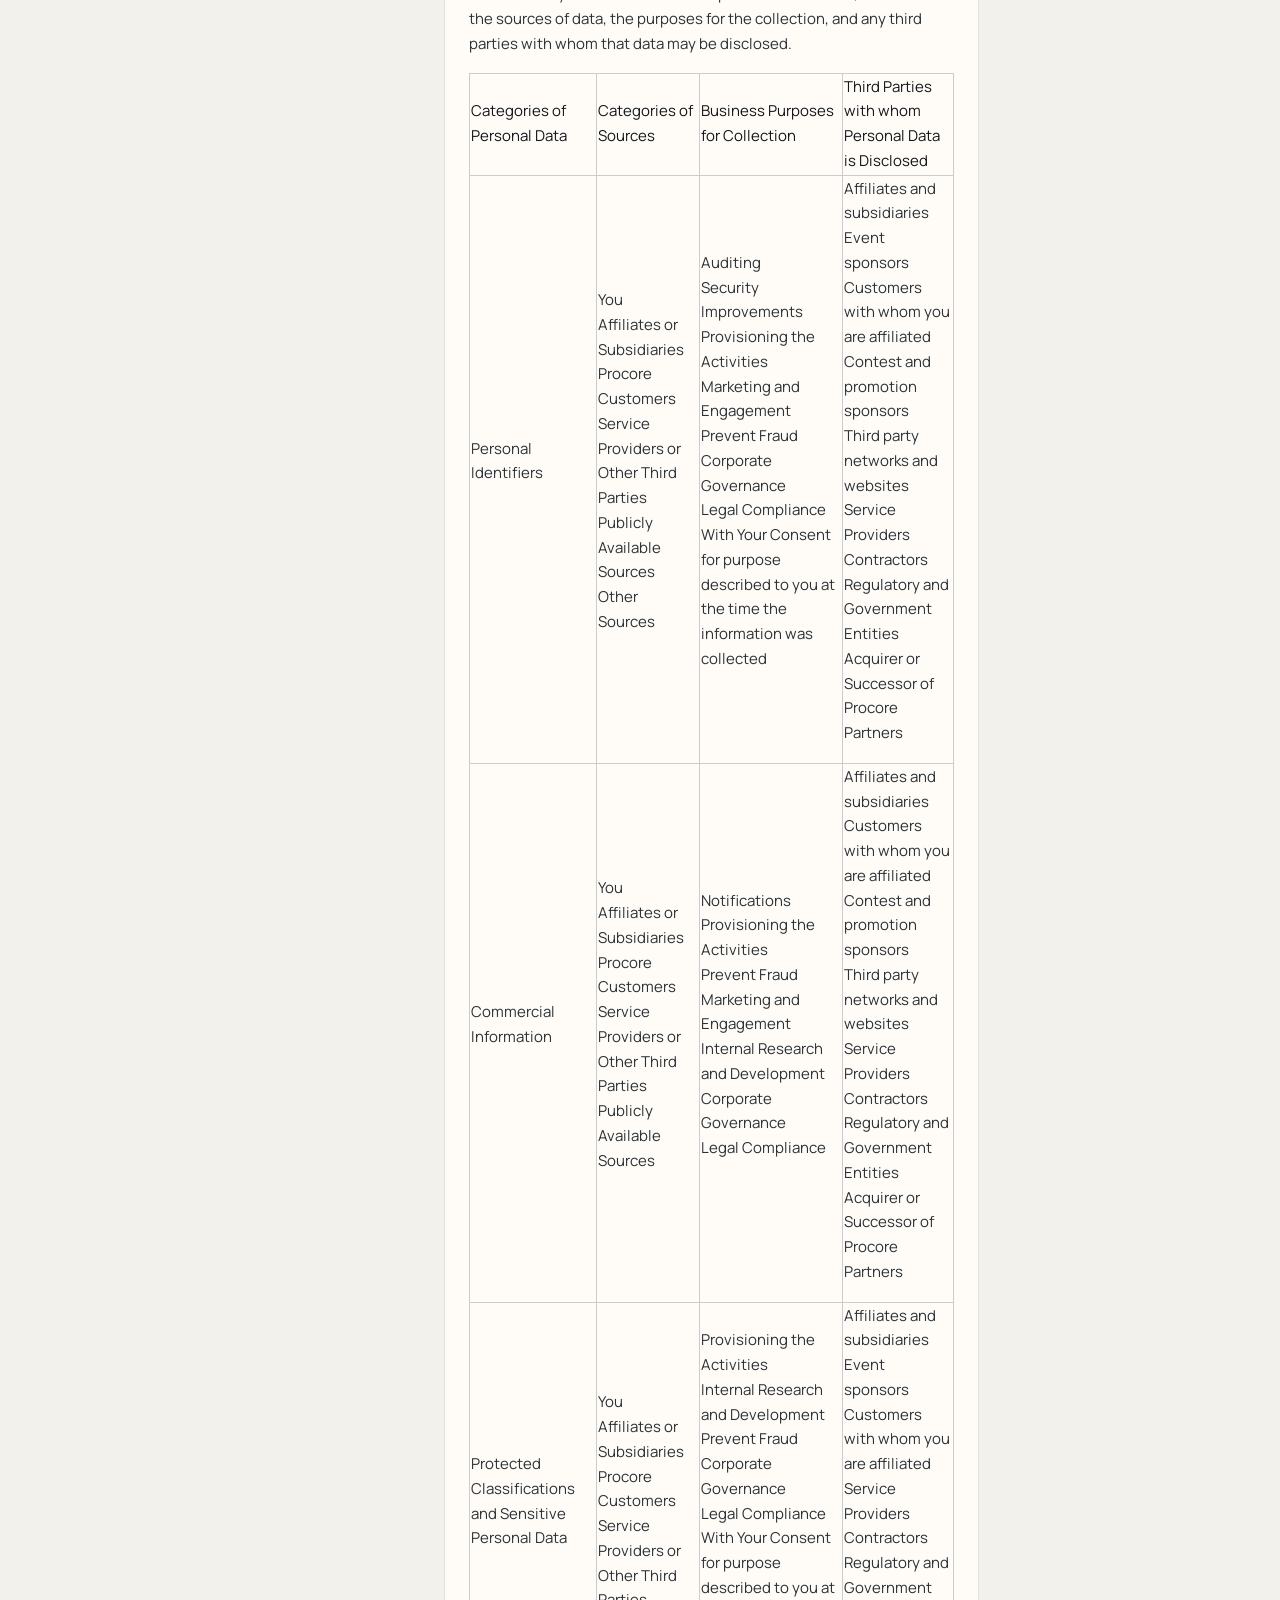
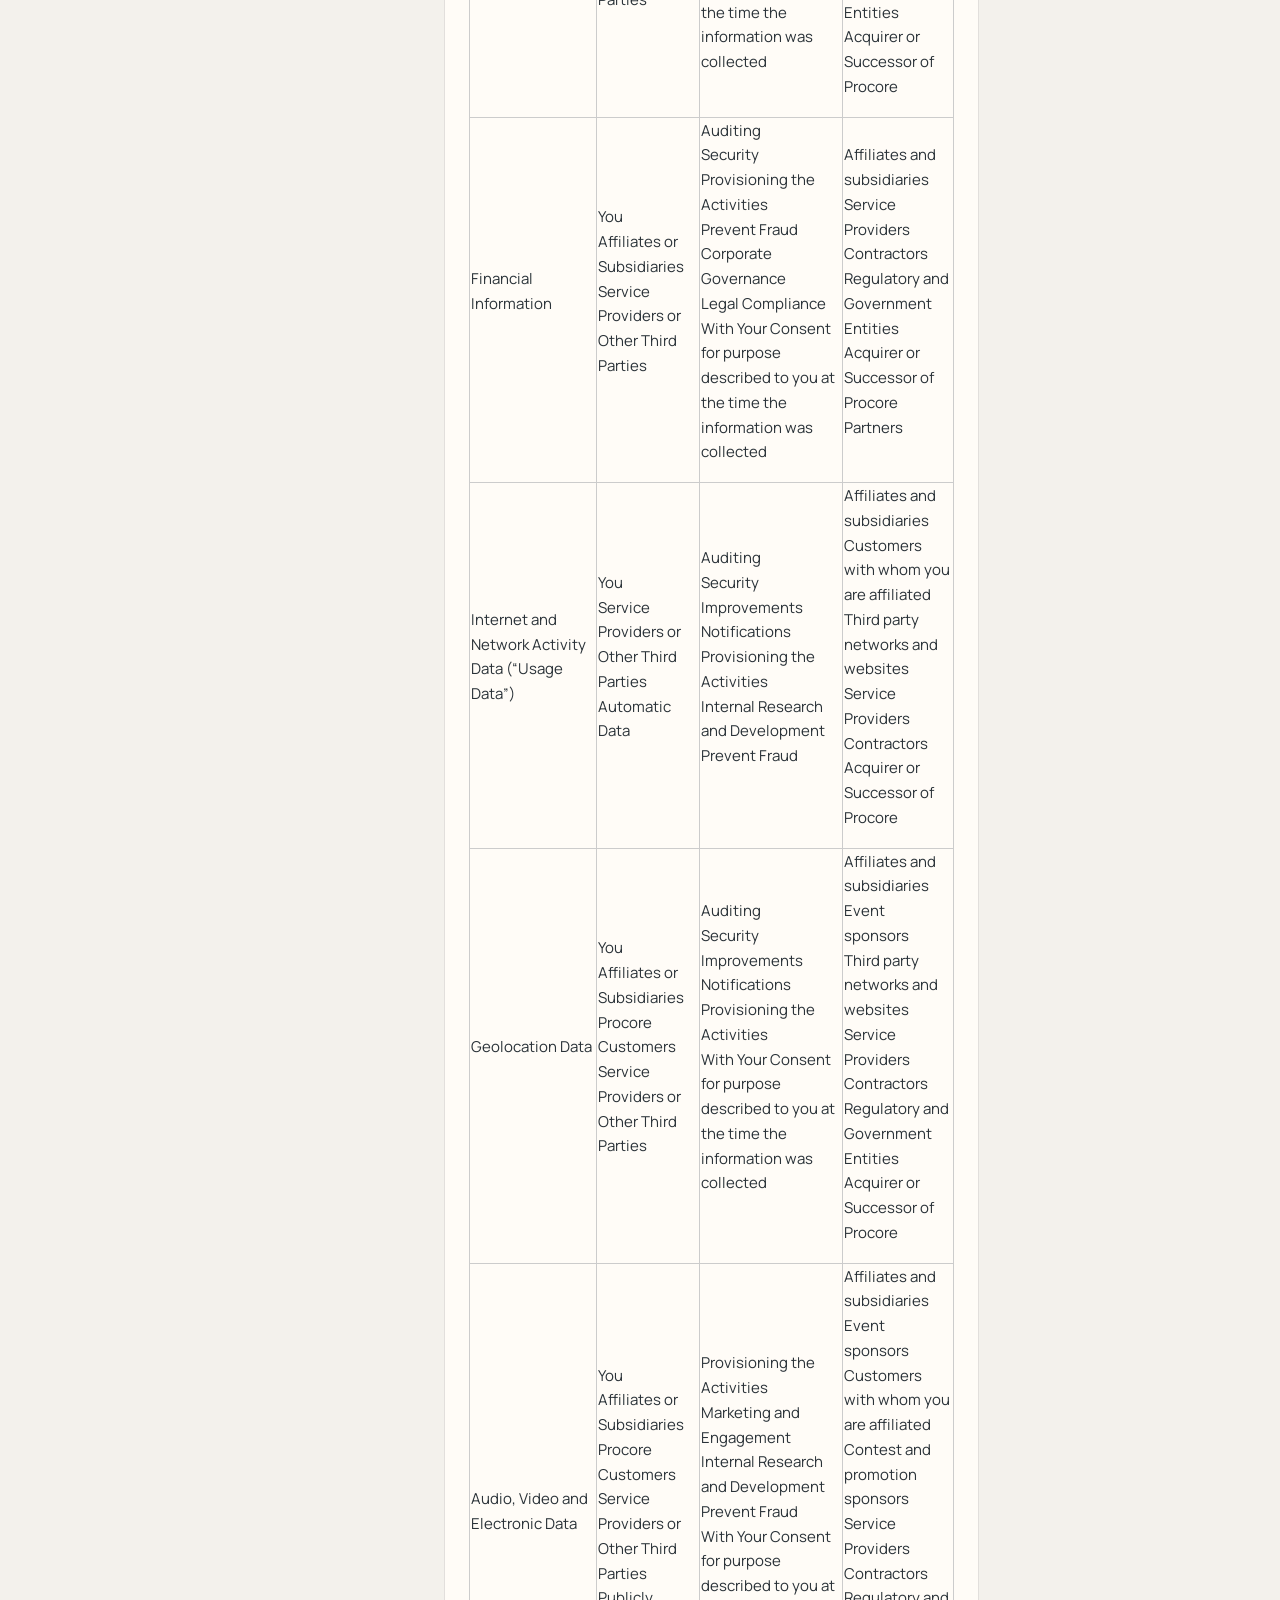
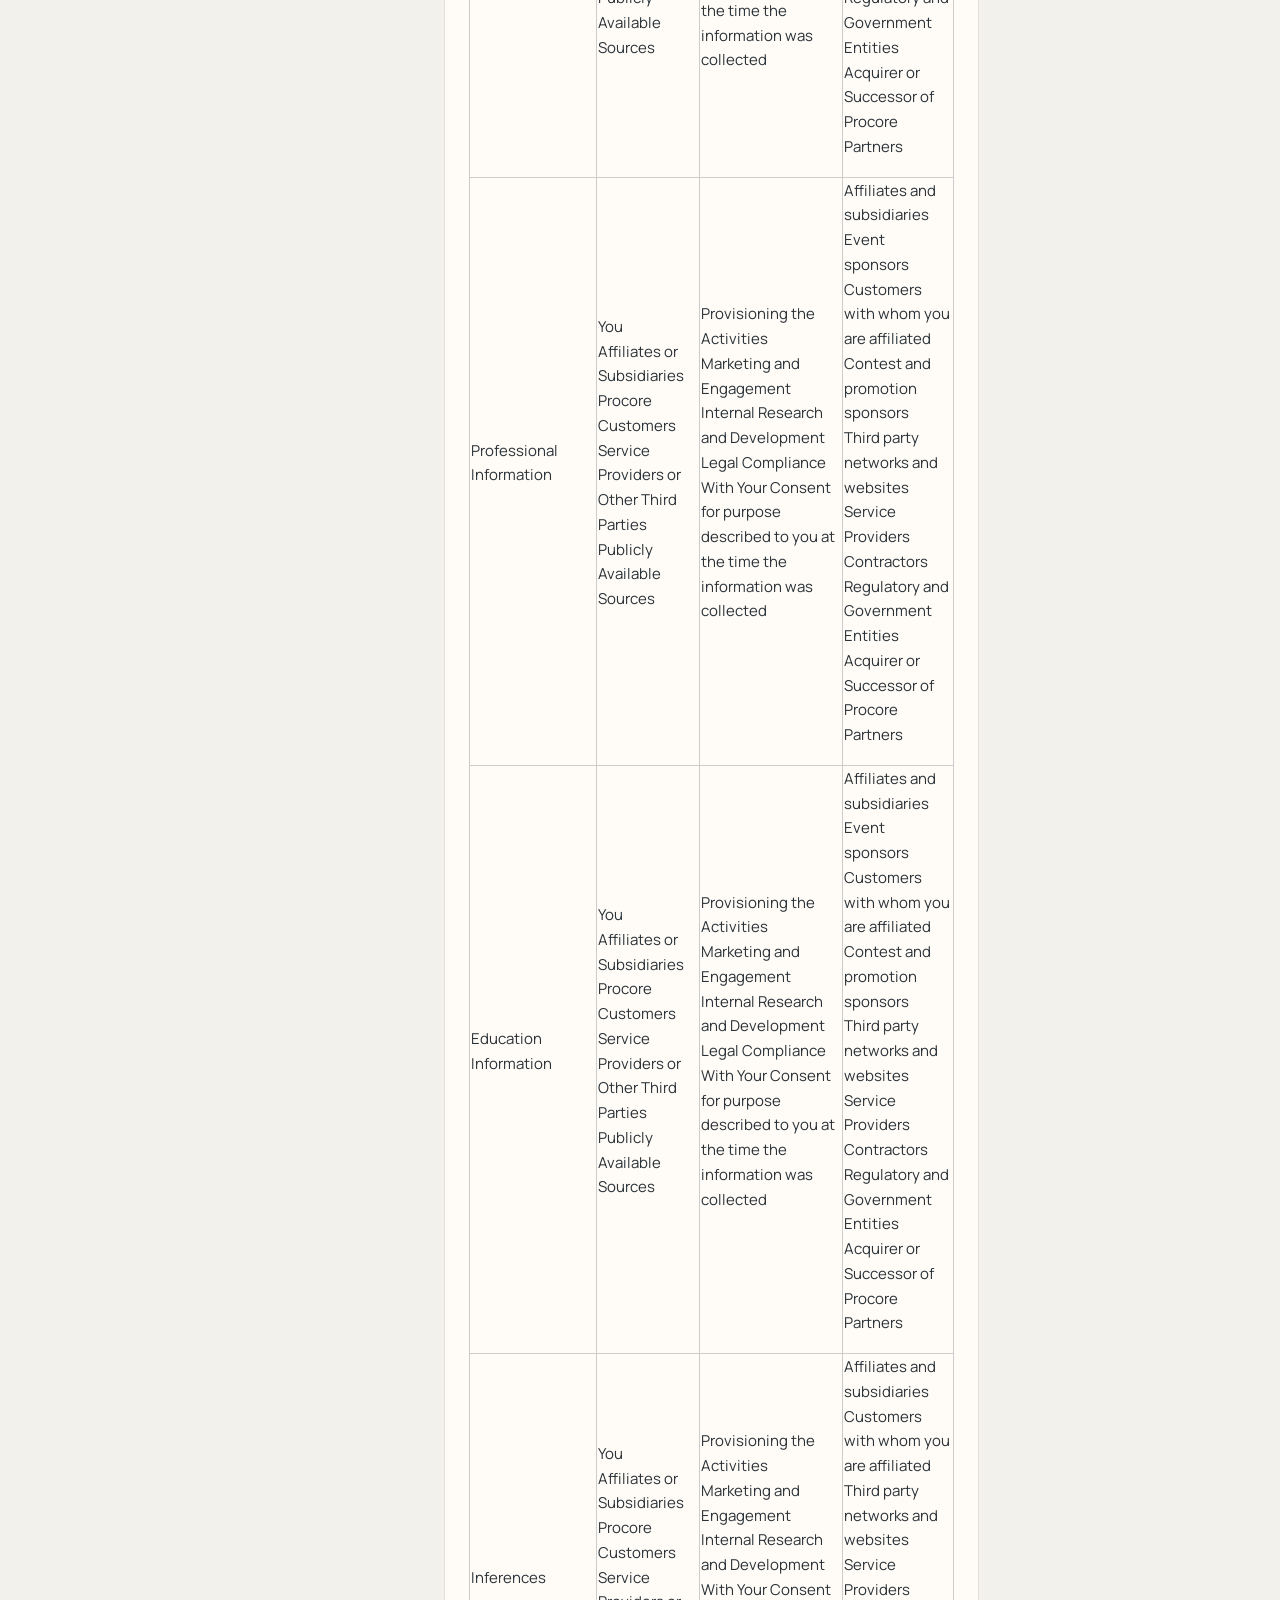
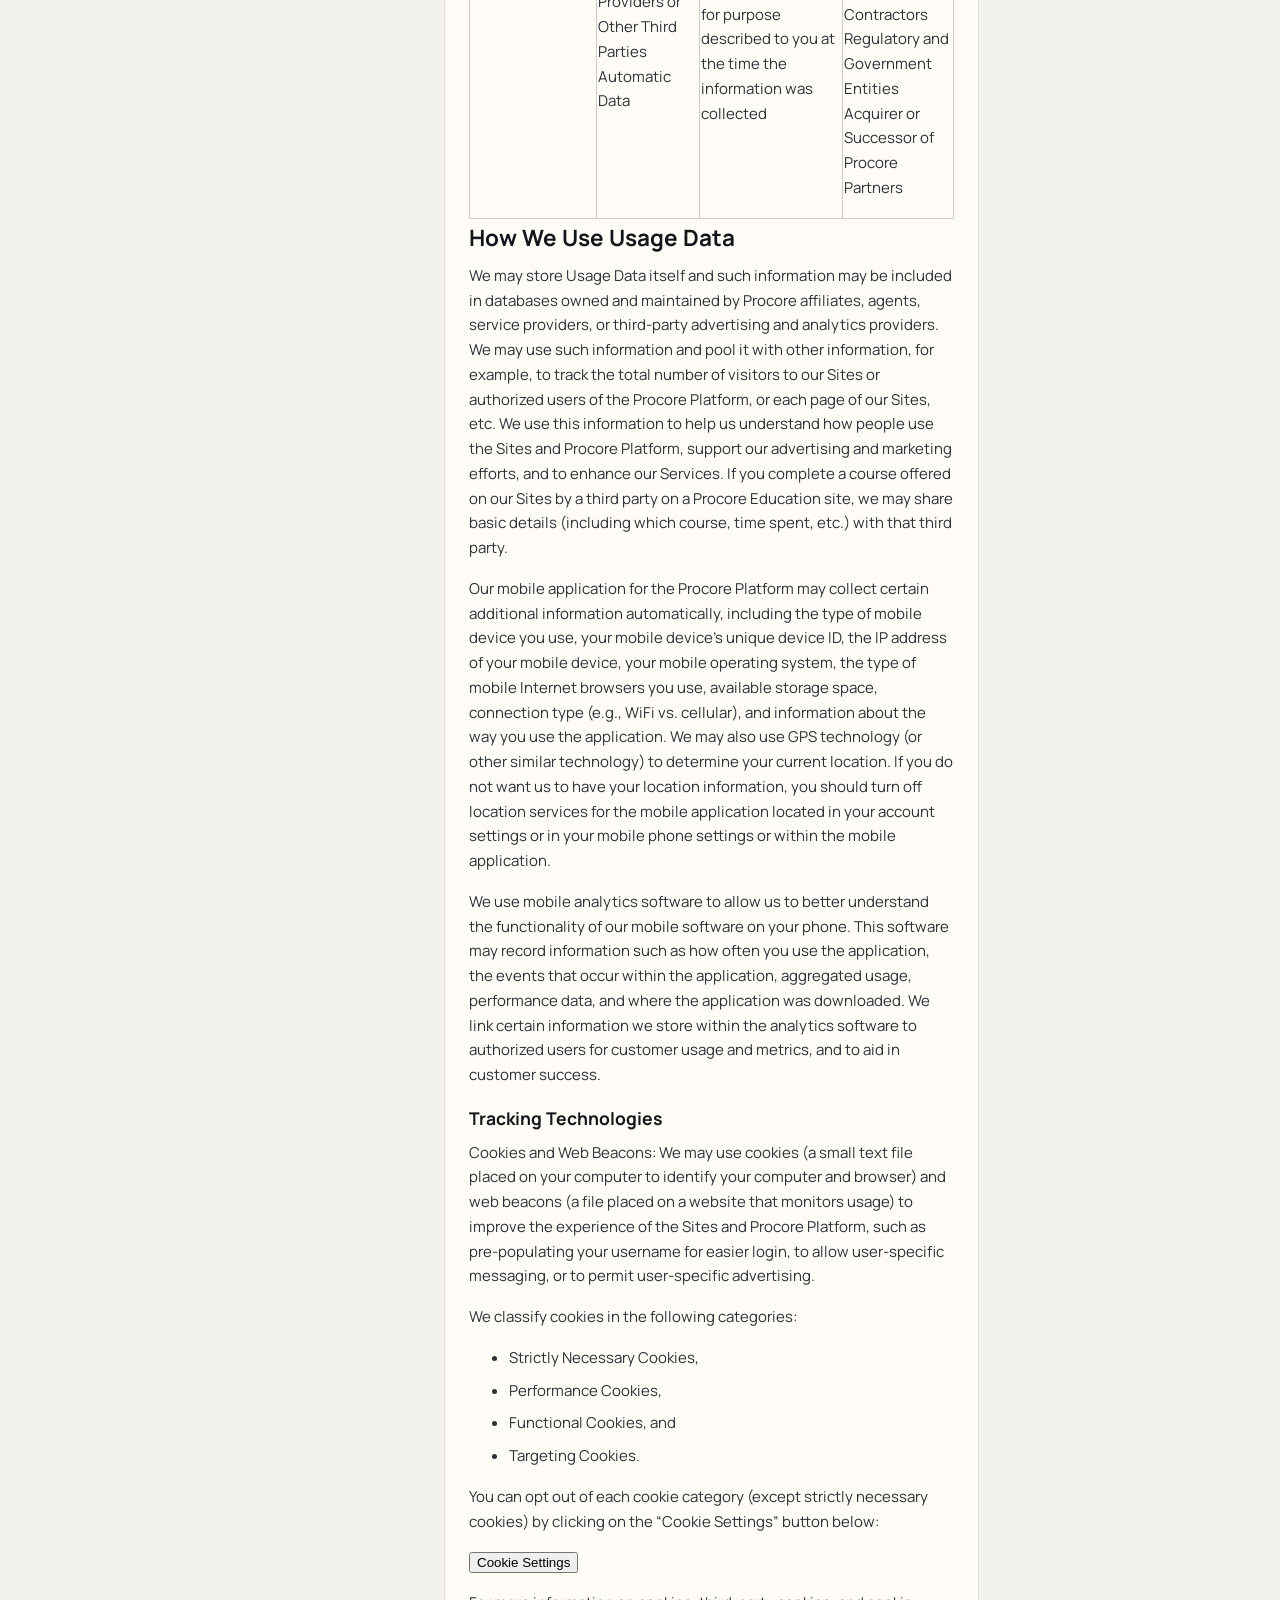
==== commit 58214b3f: "Restore original Pabon Engineering verification site. Bring back the brand-first homepage with servi" ====
--- a/privacy.html
+++ b/privacy.html
@@ -8,20 +8,20 @@
   <link rel="icon" href="assets/favicon.ico" />
   <link rel="preconnect" href="https://fonts.googleapis.com" />
   <link rel="preconnect" href="https://fonts.gstatic.com" crossorigin />
-  <link href="https://fonts.googleapis.com/css2?family=Outfit:wght@400;500;600;700&family=Sora:wght@600;700&display=swap" rel="stylesheet" />
+  <link href="https://fonts.googleapis.com/css2?family=Manrope:wght@400;500;600;700&family=Syne:wght@600;700;800&display=swap" rel="stylesheet" />
   <link rel="stylesheet" href="assets/legal/otnotice-core.css" />
   <link rel="stylesheet" href="assets/legal/otnotice-layout-left-aligned-menu.css" />
   <style>
     :root {
-      --ink: #152028;
+      --ink: #12161a;
       --ink-soft: #2a3238;
       --muted: #5c6870;
-      --paper: #eef2ef;
+      --paper: #f3f1ec;
       --white: #fffcf7;
-      --teal: #1f7a6c;
-      --teal-deep: #14574d;
+      --teal: #0f6e6a;
+      --teal-deep: #0a4f4c;
       --line: rgba(18, 22, 26, 0.12);
-      --link: #17685c;
+      --link: #0f6e6a;
       --header-h: 72px;
     }
     * { box-sizing: border-box; }
@@ -30,7 +30,7 @@
       margin: 0;
       width: 100%;
       overflow-x: hidden;
-      font-family: "Outfit", sans-serif;
+      font-family: "Manrope", sans-serif;
       color: var(--ink);
       background: var(--paper);
       font-size: 15px;
@@ -56,7 +56,7 @@
       display: flex; align-items: center; justify-content: space-between; gap: 16px;
     }
     .wordmark {
-      font-family: "Sora", sans-serif;
+      font-family: "Syne", sans-serif;
       font-weight: 800;
       font-size: 1.05rem;
       letter-spacing: -0.03em;
@@ -87,7 +87,7 @@
     }
     .legal-main-title {
       margin: 0 0 8px;
-      font-family: "Sora", sans-serif;
+      font-family: "Syne", sans-serif;
       font-size: clamp(2rem, 4vw, 2.8rem);
       font-weight: 800;
       letter-spacing: -0.03em;
@@ -134,7 +134,7 @@
     .otnotice-menu > .otnotice-menu-section {
       width: auto !important;
       margin-bottom: 12px !important;
-      font-family: "Outfit", sans-serif !important;
+      font-family: "Manrope", sans-serif !important;
       font-size: 0.9rem !important;
       font-weight: 600 !important;
       line-height: 1.35 !important;
@@ -157,7 +157,7 @@
       margin-left: 0 !important;
     }
     .otnotice-section-header {
-      font-family: "Sora", sans-serif !important;
+      font-family: "Syne", sans-serif !important;
       color: var(--ink) !important;
       font-size: 1.15rem !important;
     }
